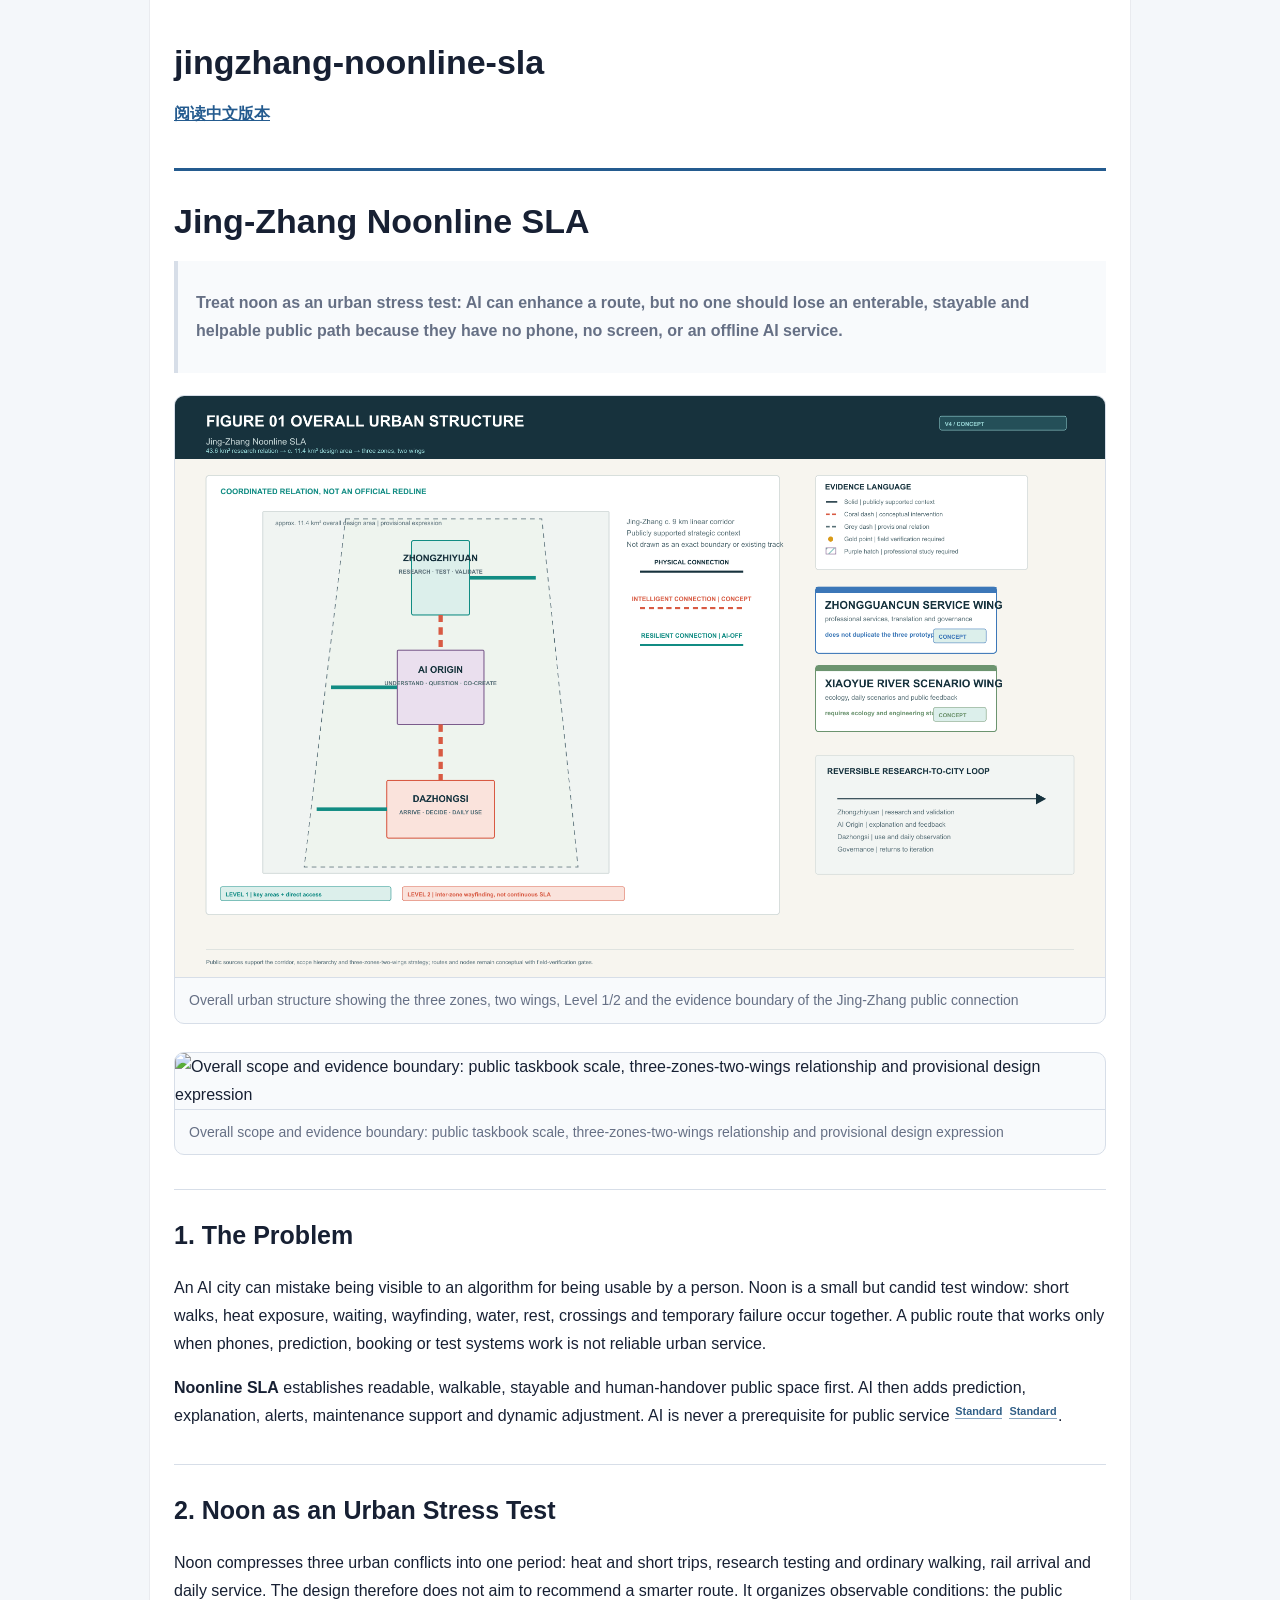
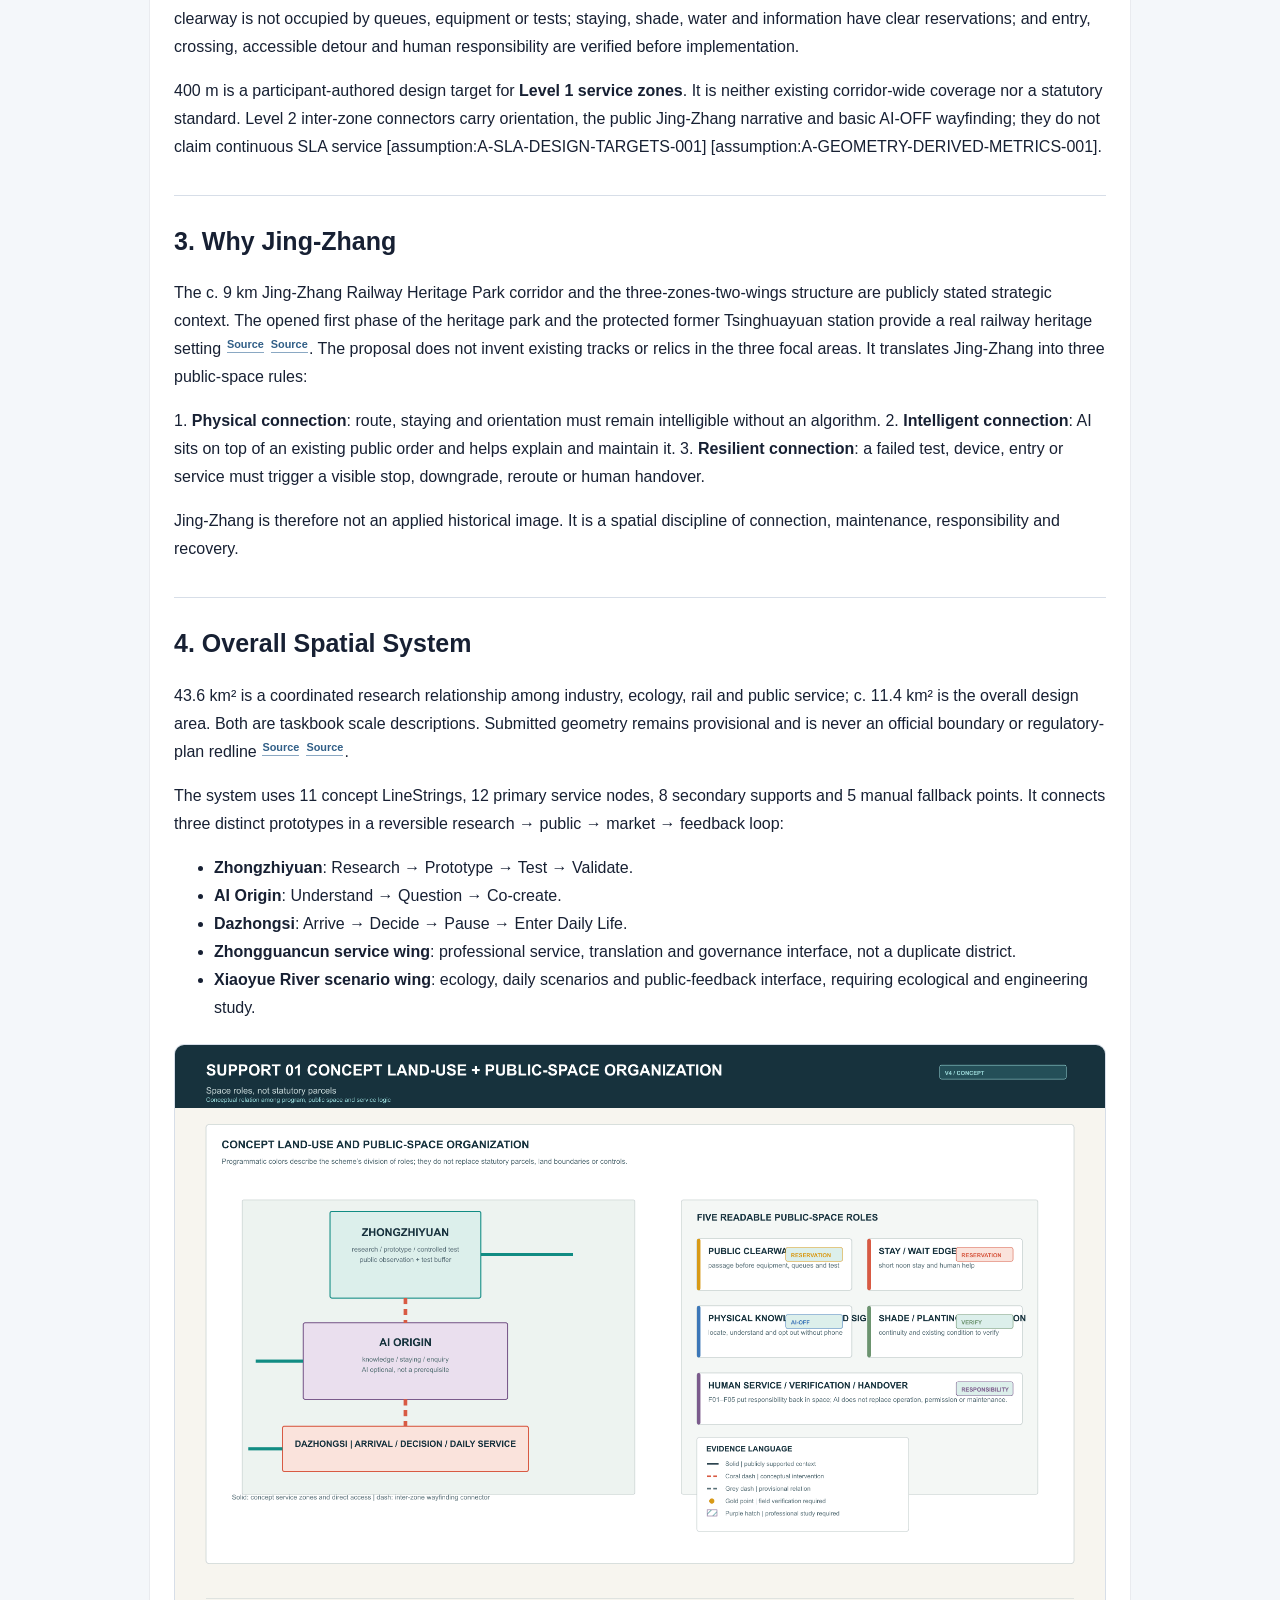
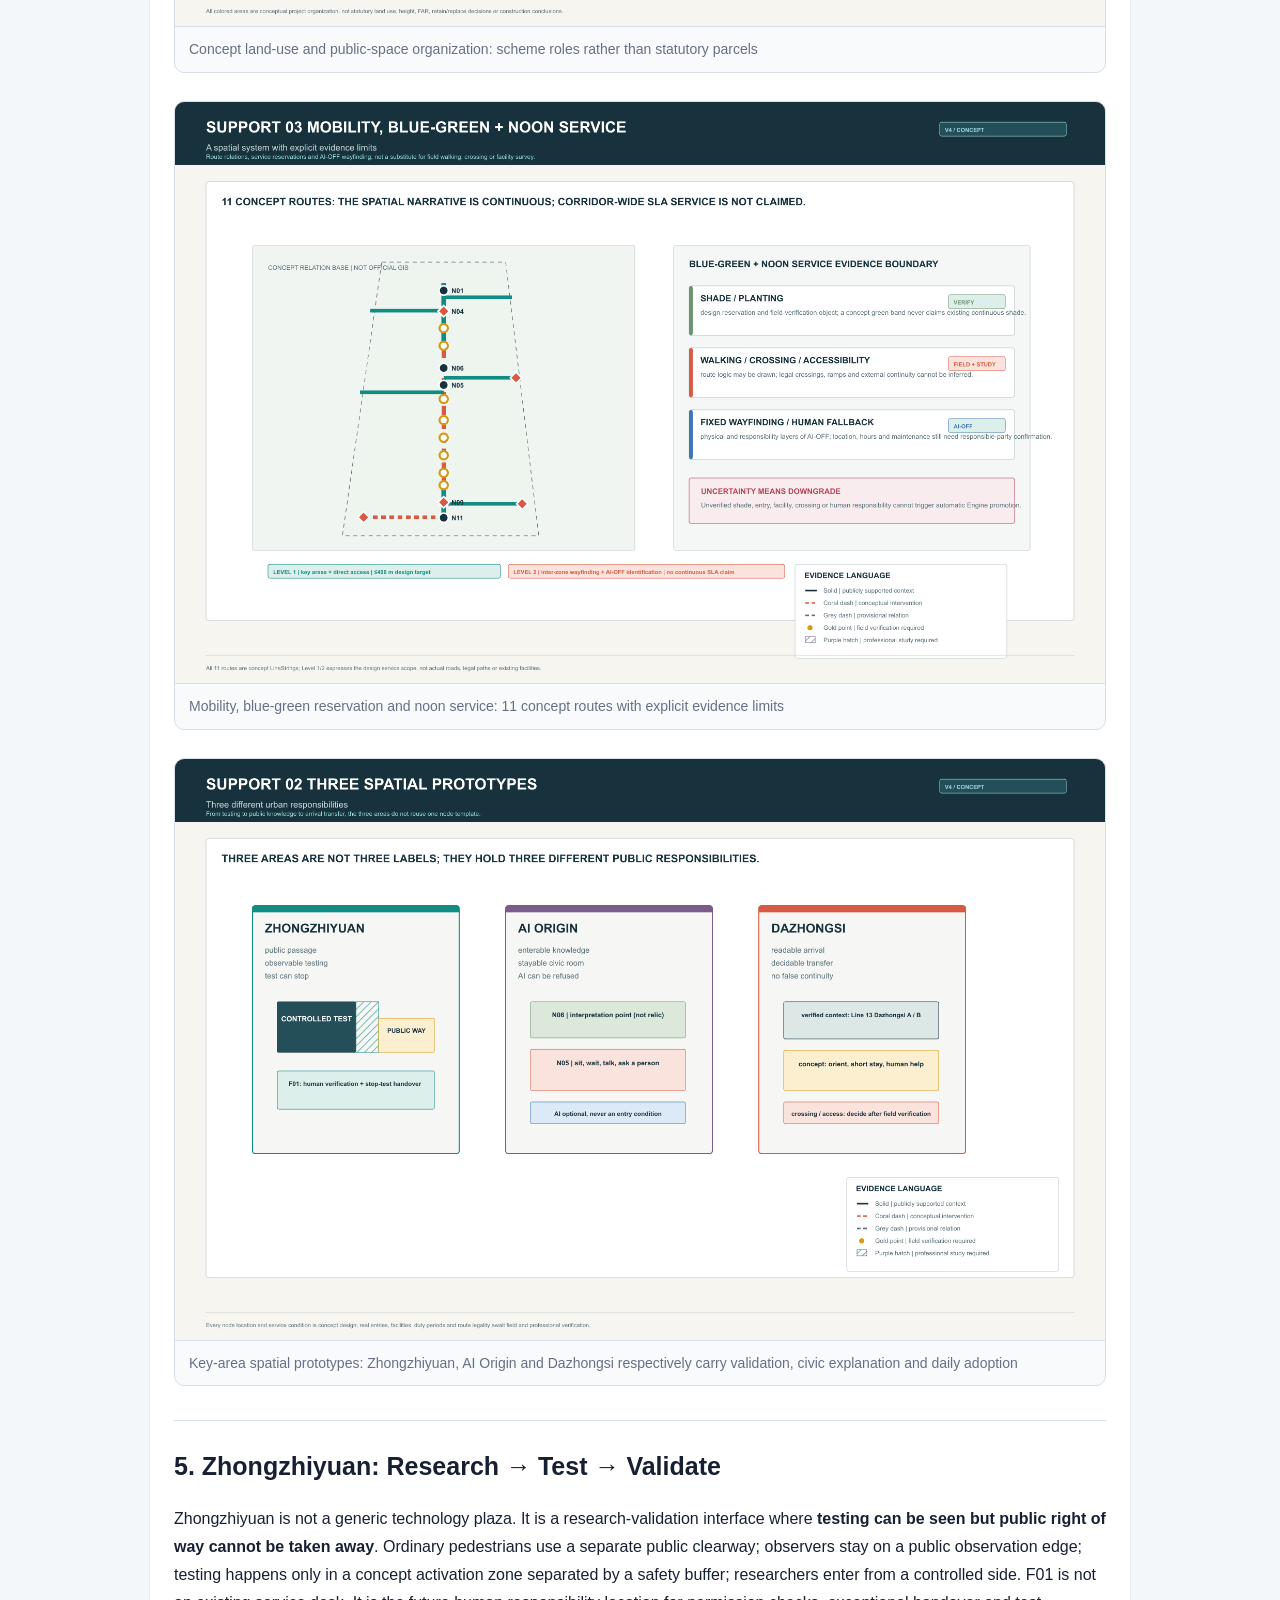
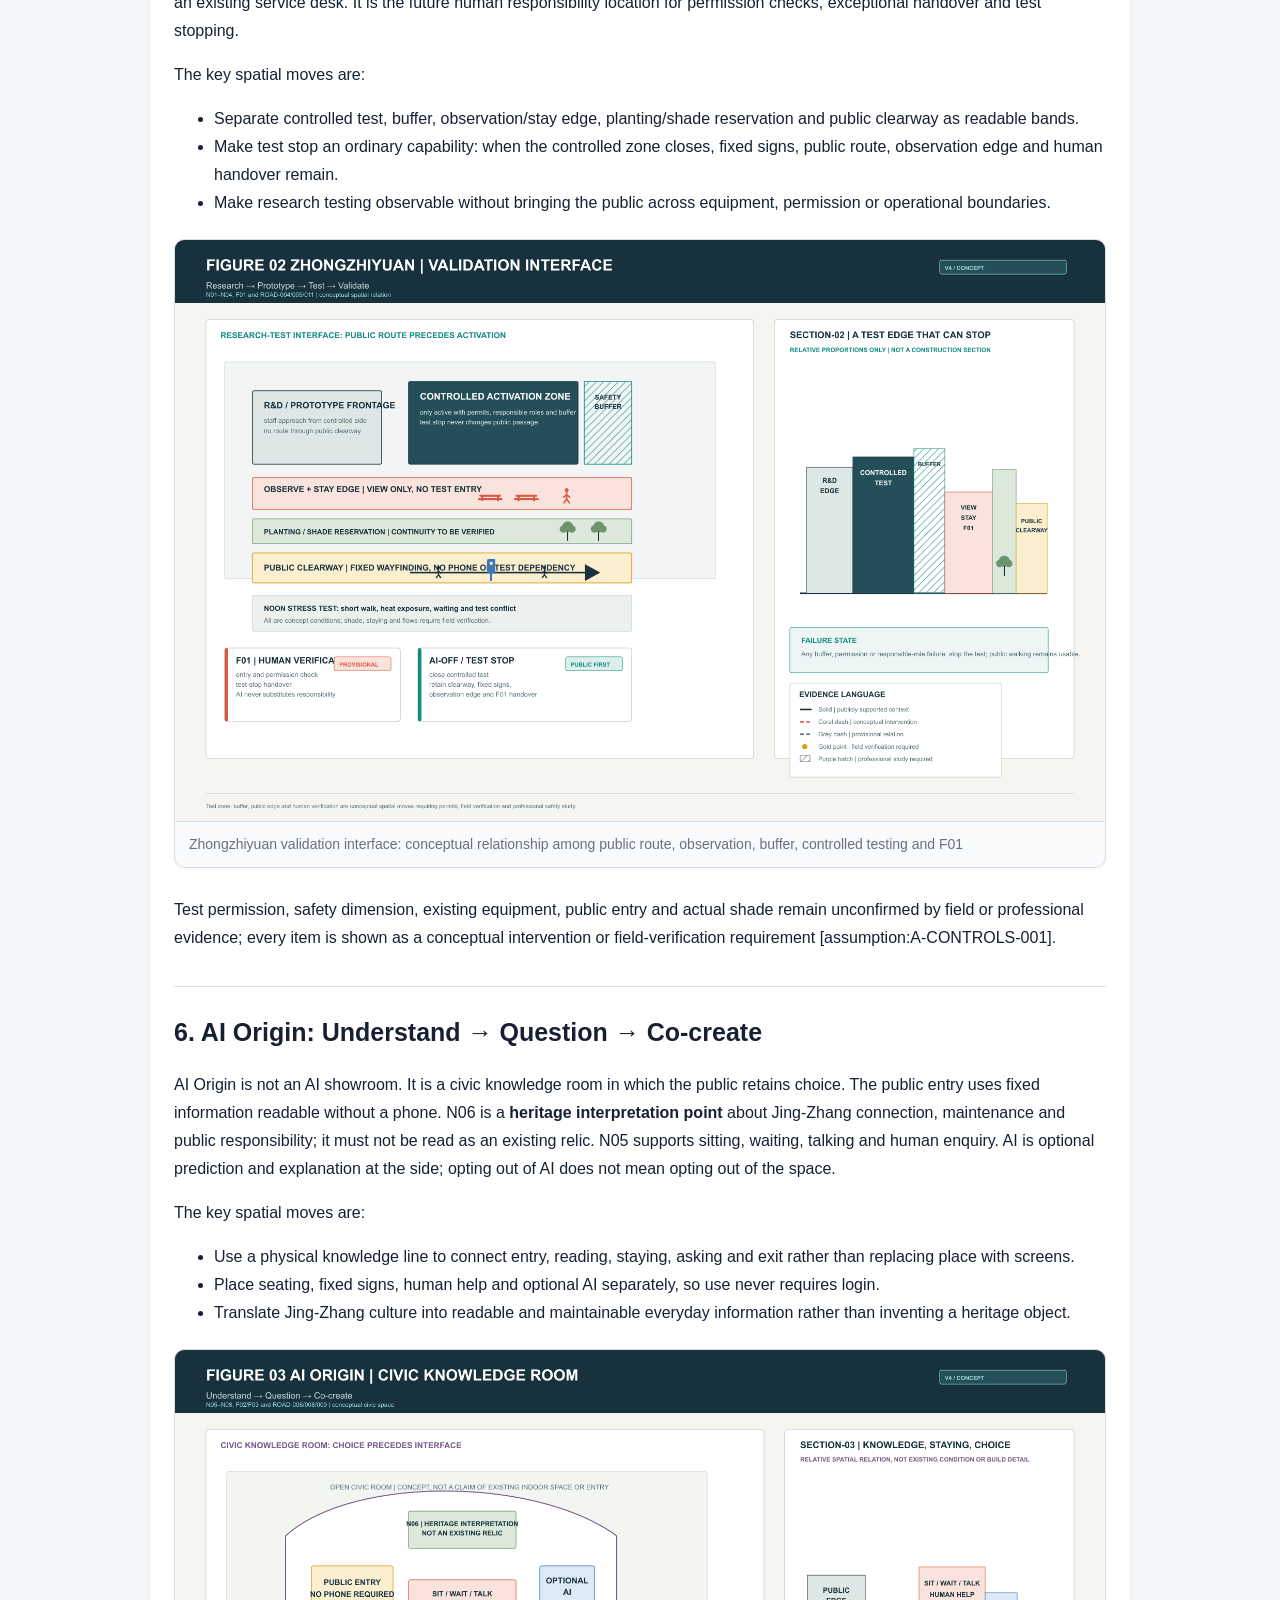
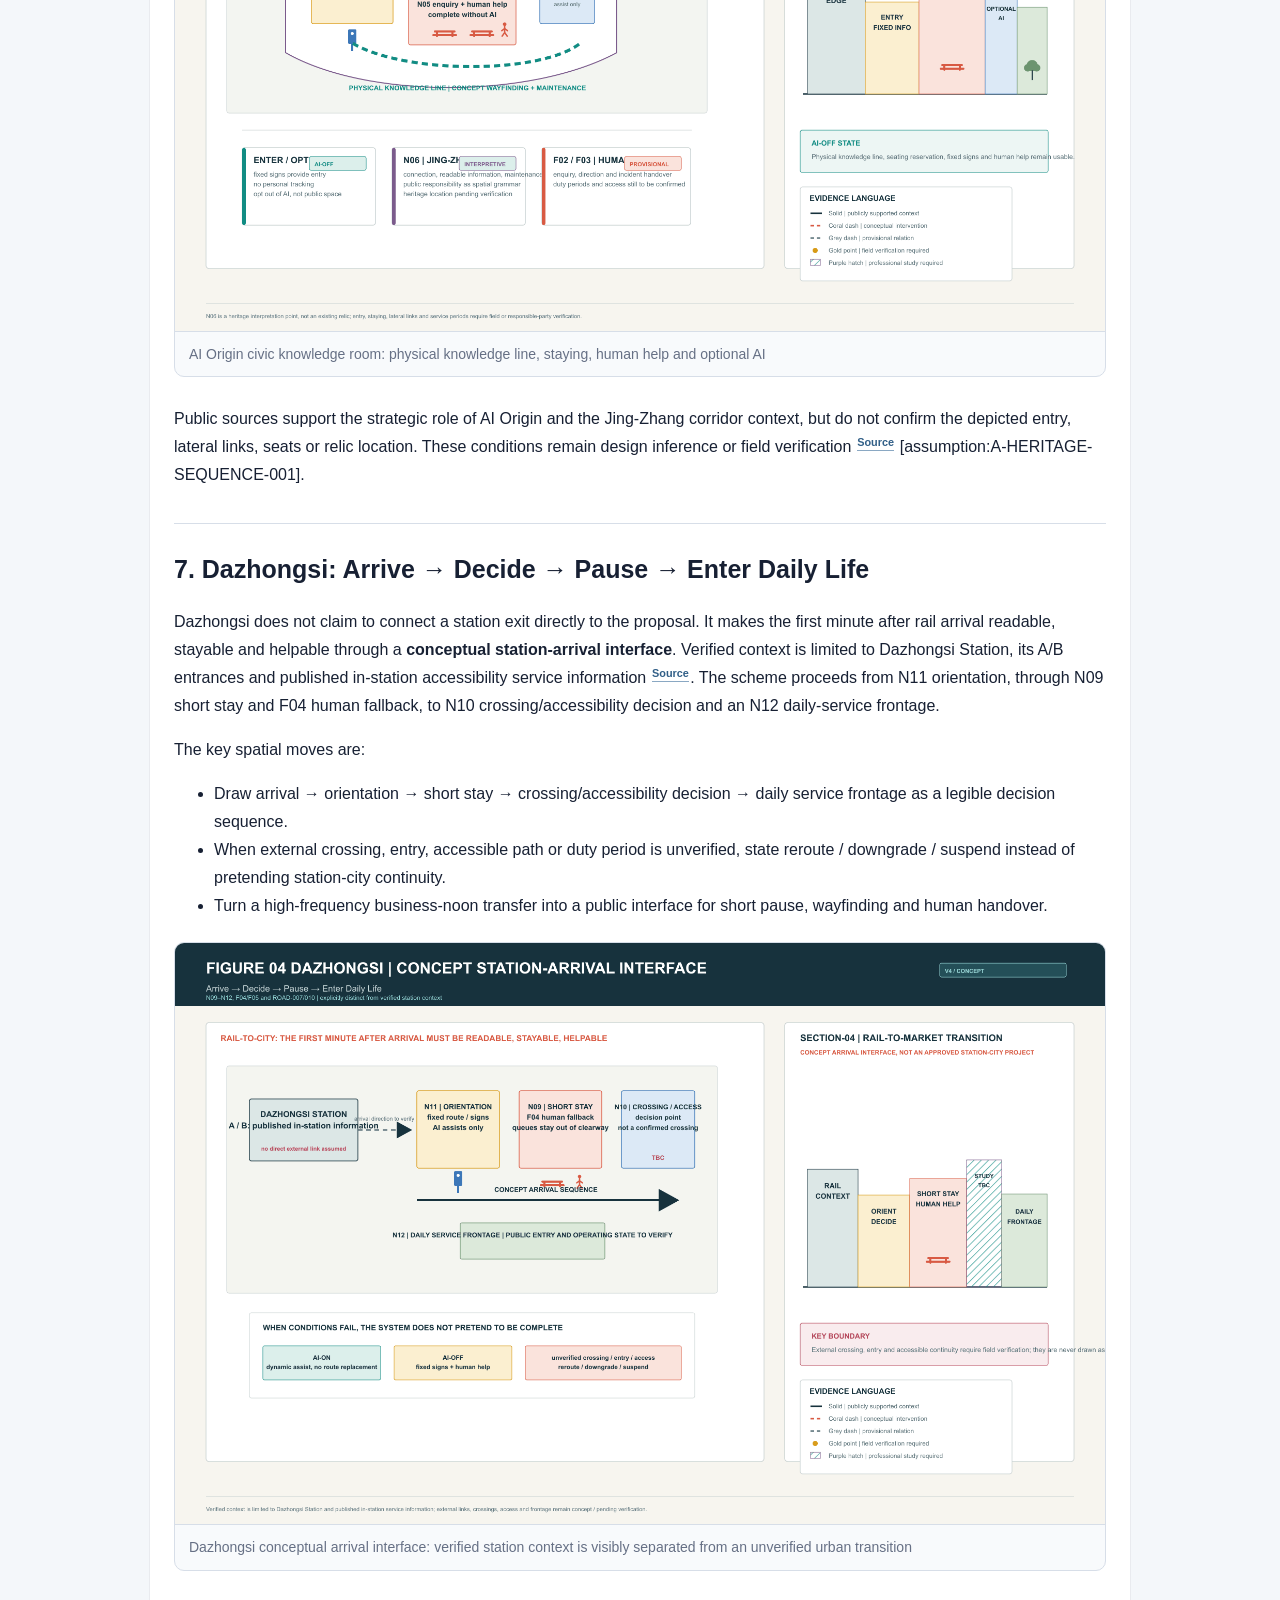
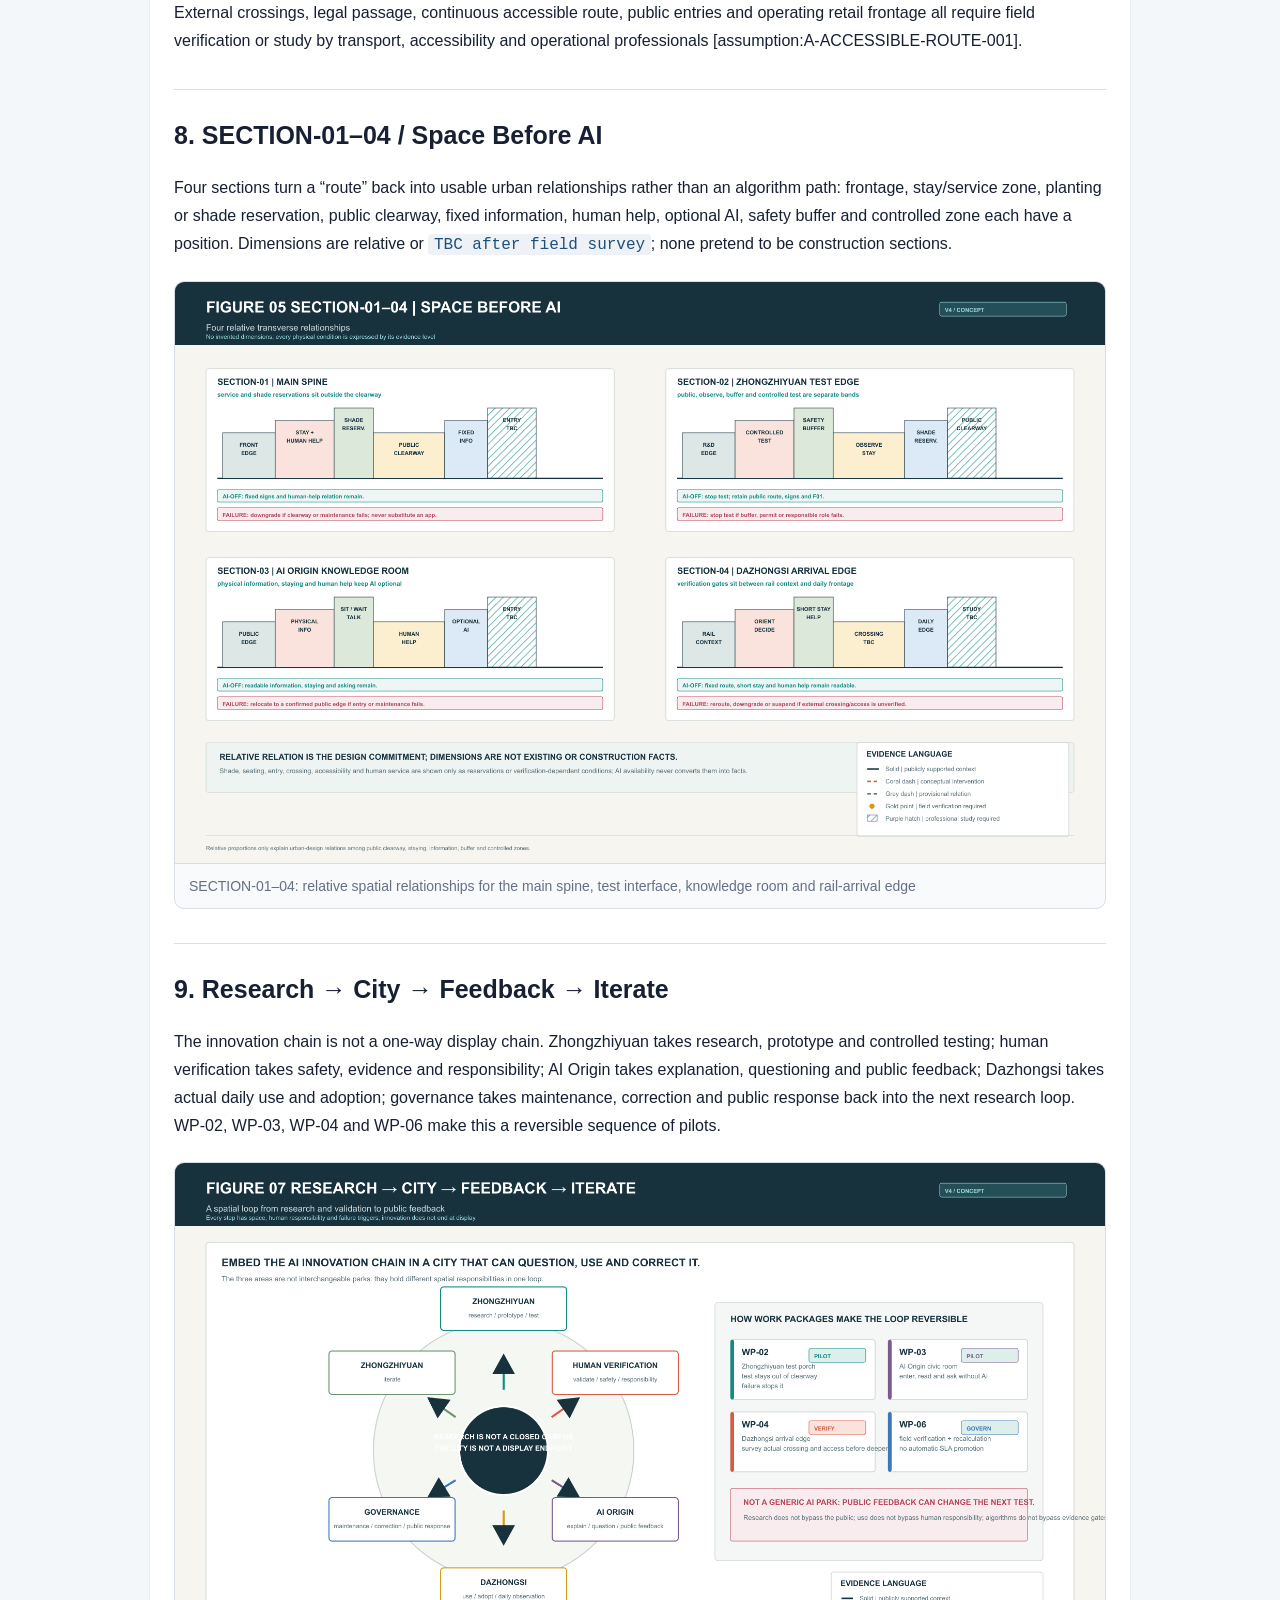
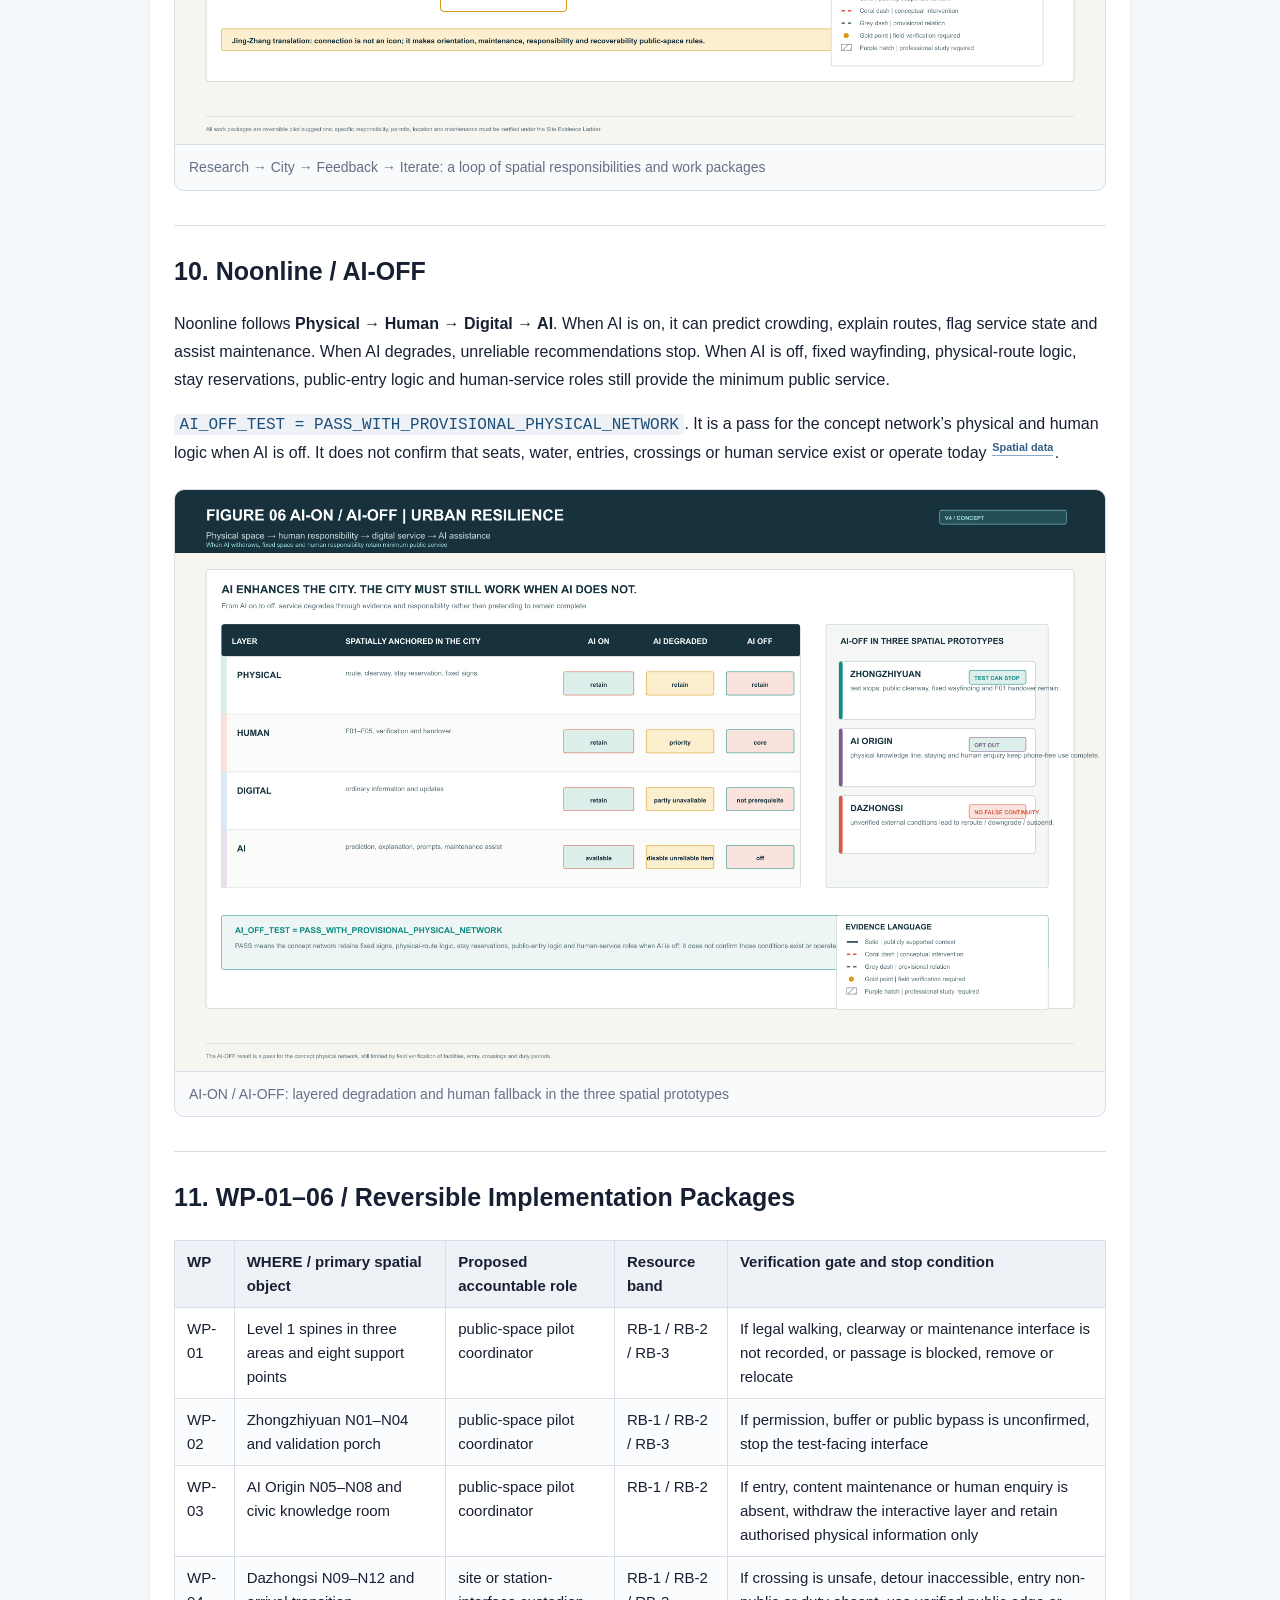
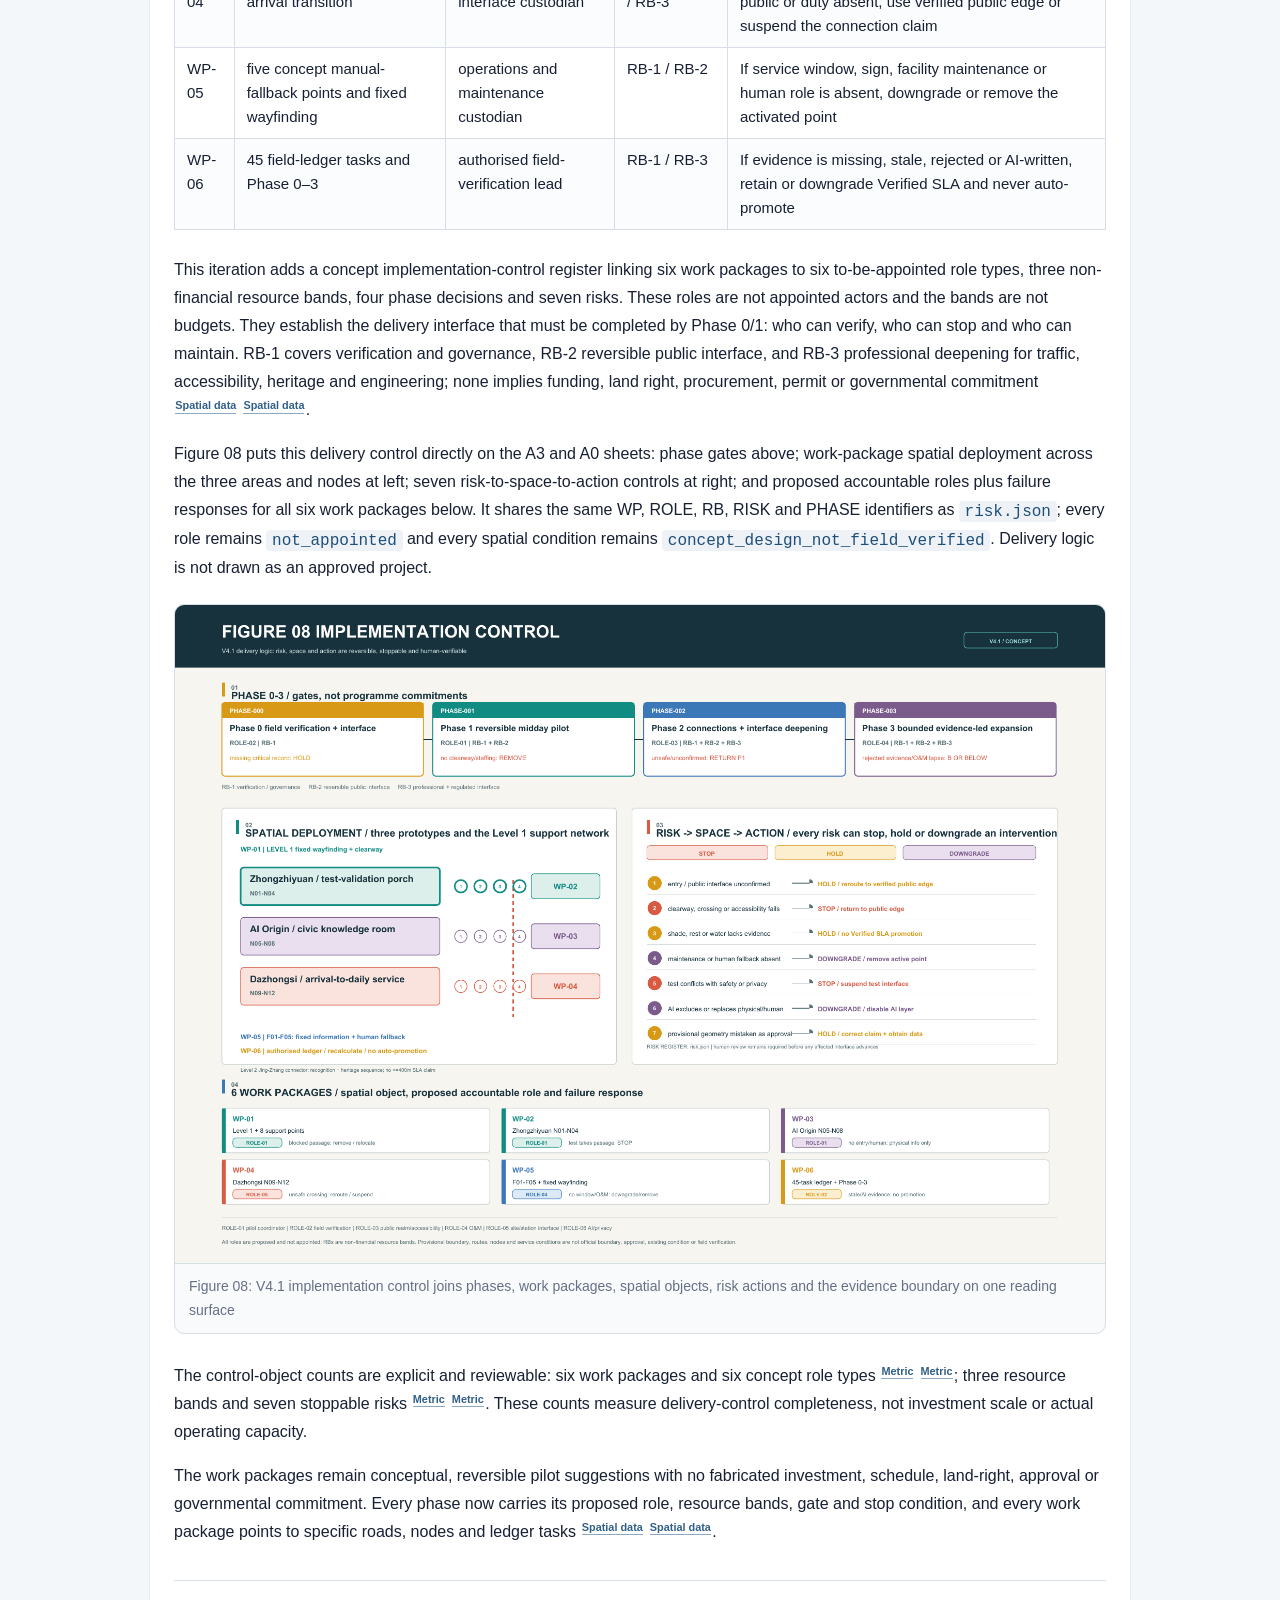
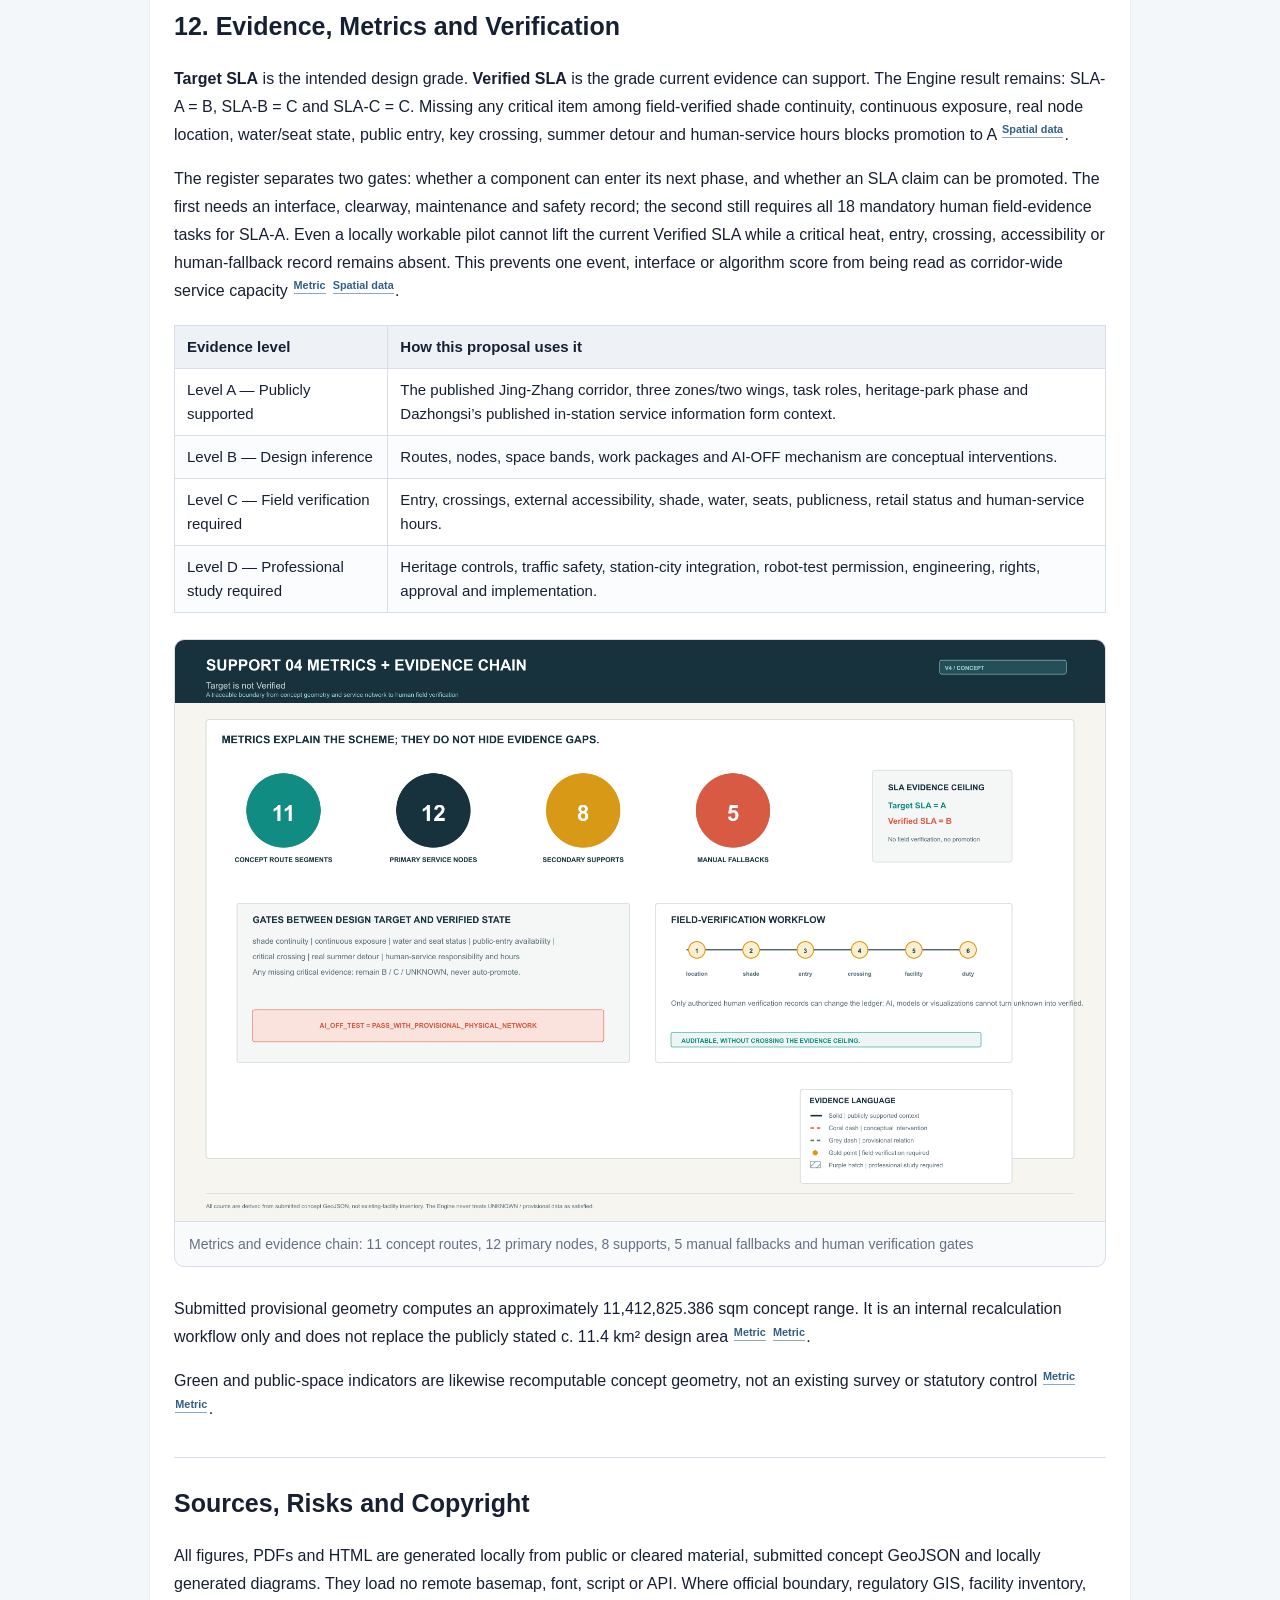
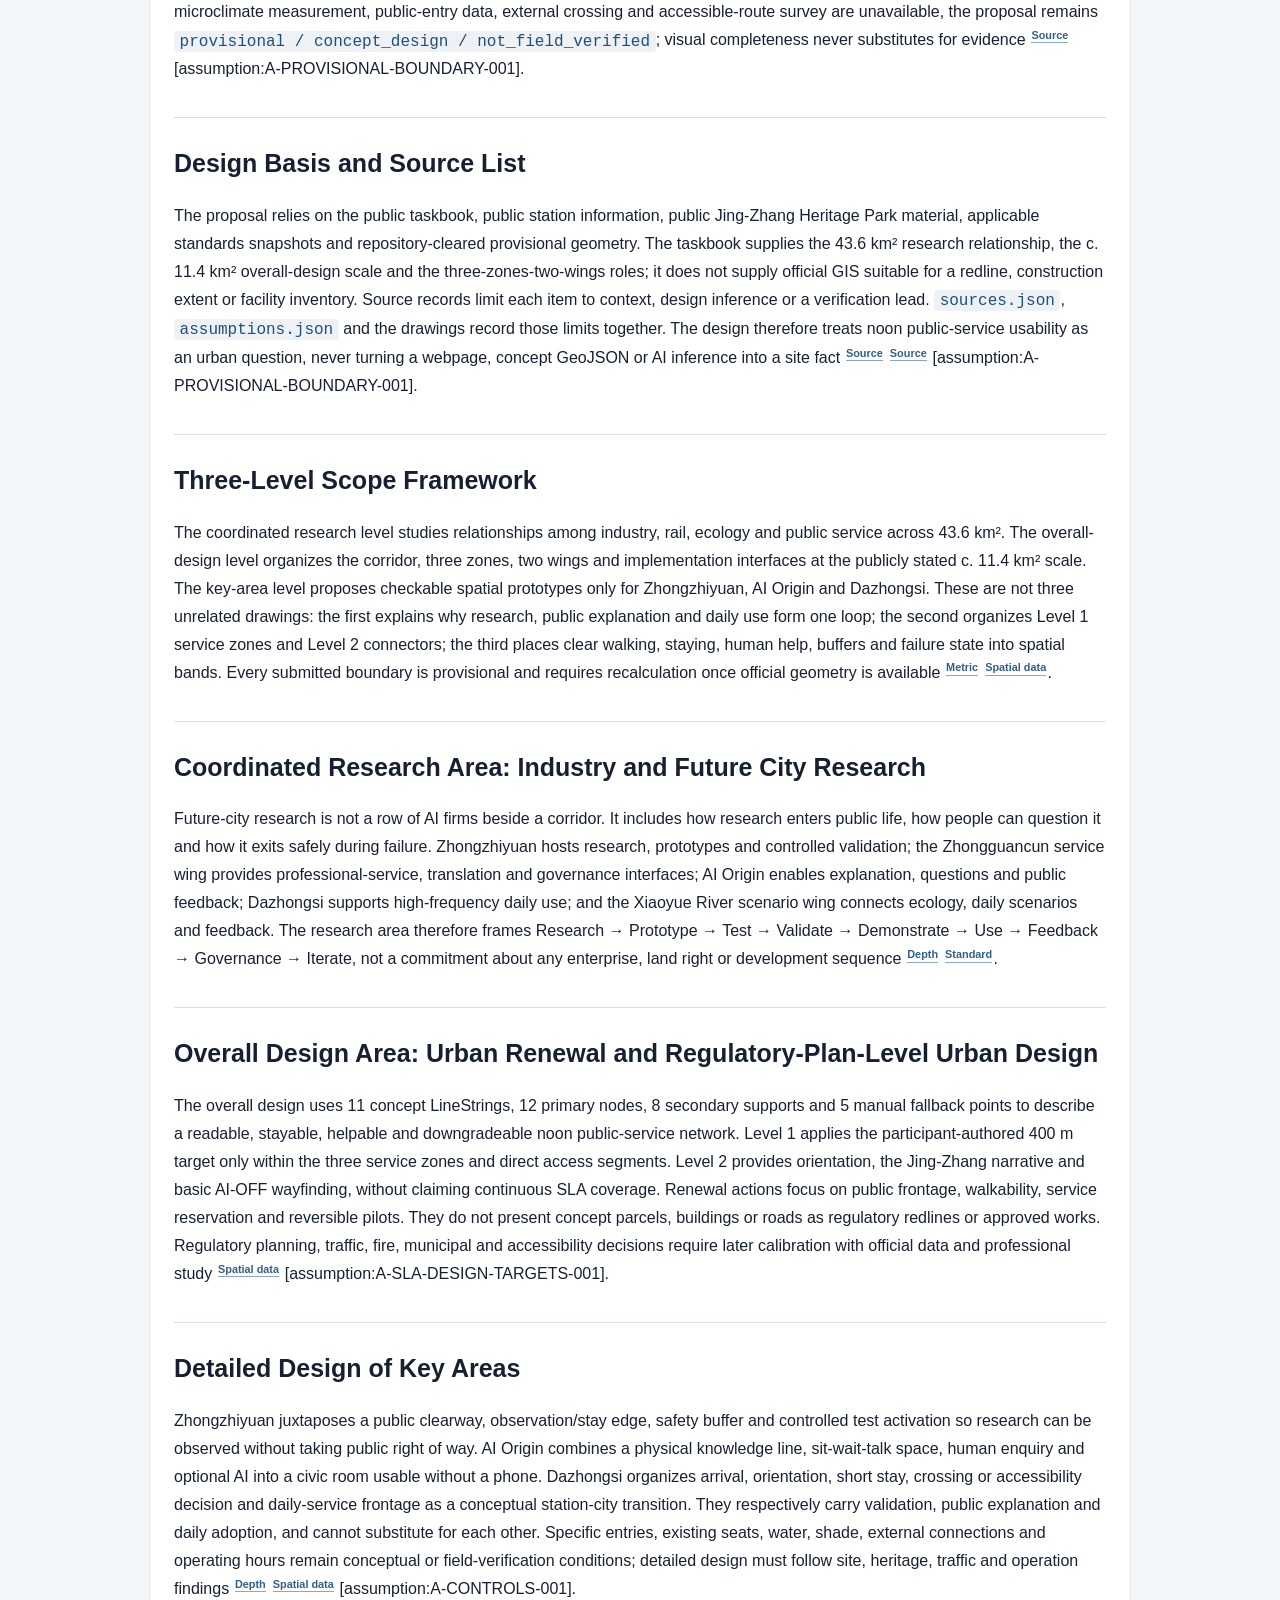
==== submissions/Rainyy-Yan/jingzhang-noonline-sla/report/proposal.en.html @ 463d2341 "feat(submission): close V4.1 implementation control" ====
<!doctype html>
<html lang="en">
<head>
<meta charset="utf-8">
<meta name="viewport" content="width=device-width, initial-scale=1">
<title>jingzhang-noonline-sla - proposal report</title>
<style>
:root {
  --ink: #172033;
  --muted: #667085;
  --line: #d7dee8;
  --paper: #ffffff;
  --bg: #f4f7fa;
  --accent: #245b8f;
}
* { box-sizing: border-box; }
body {
  margin: 0;
  font-family: -apple-system, BlinkMacSystemFont, "PingFang SC", "Microsoft YaHei", "Noto Sans CJK SC", sans-serif;
  color: var(--ink);
  background: var(--bg);
  line-height: 1.75;
}
main {
  max-width: 980px;
  margin: 0 auto;
  padding: 42px 24px 72px;
  background: var(--paper);
  min-height: 100vh;
  box-shadow: 0 0 0 1px rgba(23, 32, 51, 0.05);
}
.hero {
  border-bottom: 3px solid var(--accent);
  padding-bottom: 24px;
  margin-bottom: 30px;
}
h1 { font-size: 34px; line-height: 1.22; margin: 0 0 10px; }
h2 { font-size: 25px; margin: 34px 0 12px; border-top: 1px solid var(--line); padding-top: 24px; }
h3 { font-size: 20px; margin: 26px 0 10px; }
p, li { font-size: 16px; }
blockquote {
  margin: 18px 0;
  padding: 12px 18px;
  border-left: 4px solid var(--line);
  color: var(--muted);
  background: #f8fafc;
}
code {
  background: #eef2f7;
  color: #1d4f7a;
  padding: 0.1em 0.35em;
  border-radius: 4px;
}
.summary { color: var(--muted); font-size: 17px; }
.translation-link a { color: var(--accent); font-weight: 700; }
.proposal-table { margin: 20px 0 26px; overflow-x: auto; }
.proposal-table table {
  border-collapse: collapse;
  width: 100%;
  min-width: 520px;
  font-size: 15px;
}
.proposal-table th, .proposal-table td {
  border: 1px solid var(--line);
  padding: 9px 12px;
  text-align: left;
  vertical-align: top;
  line-height: 1.6;
}
.proposal-table th { background: #eef2f7; color: var(--ink); font-weight: 700; }
.proposal-table tbody tr:nth-child(even) { background: #fafcfe; }
.proposal-table .align-center { text-align: center; }
.proposal-table .align-right { text-align: right; }
.proposal-figure {
  margin: 22px 0 28px;
  border: 1px solid var(--line);
  border-radius: 10px;
  overflow: hidden;
  background: #f8fafc;
}
.proposal-figure img {
  display: block;
  width: 100%;
  height: auto;
}
.proposal-figure figcaption {
  padding: 10px 14px;
  color: var(--muted);
  border-top: 1px solid var(--line);
  font-size: 14px;
}
.evidence {
  display: inline-flex;
  align-items: center;
  white-space: nowrap;
  margin: 0 0.12em;
  border-bottom: 1px solid #8aa8c3;
  color: #315f87;
  font-size: 0.68em;
  font-weight: 650;
  line-height: 1.35;
  vertical-align: super;
}
@media (max-width: 720px) {
  main { padding: 26px 16px 52px; }
  h1 { font-size: 26px; }
  h2 { font-size: 21px; }
}
</style>
</head>
<body>
<main>
<section class="hero">
<h1>jingzhang-noonline-sla</h1>
<p class="summary"></p>
<p class="translation-link"><a href="proposal.html">阅读中文版本</a></p>
</section>
<h1>Jing-Zhang Noonline SLA</h1>
<blockquote><p><strong>Treat noon as an urban stress test: AI can enhance a route, but no one should lose an enterable, stayable and helpable public path because they have no phone, no screen, or an offline AI service.</strong></p></blockquote>
<figure class="proposal-figure"><img src="../assets/figures/v4-figure-01-overall-urban-structure.en.png" alt="Overall urban structure showing the three zones, two wings, Level 1/2 and the evidence boundary of the Jing-Zhang public connection"><figcaption>Overall urban structure showing the three zones, two wings, Level 1/2 and the evidence boundary of the Jing-Zhang public connection</figcaption></figure>
<figure class="proposal-figure"><img src="../assets/figures/site-overview.en.png" alt="Overall scope and evidence boundary: public taskbook scale, three-zones-two-wings relationship and provisional design expression"><figcaption>Overall scope and evidence boundary: public taskbook scale, three-zones-two-wings relationship and provisional design expression</figcaption></figure>
<h2>1. The Problem</h2>
<p>An AI city can mistake being visible to an algorithm for being usable by a person. Noon is a small but candid test window: short walks, heat exposure, waiting, wayfinding, water, rest, crossings and temporary failure occur together. A public route that works only when phones, prediction, booking or test systems work is not reliable urban service.</p>
<p><strong>Noonline SLA</strong> establishes readable, walkable, stayable and human-handover public space first. AI then adds prediction, explanation, alerts, maintenance support and dynamic adjustment. AI is never a prerequisite for public service <sup class="evidence evidence-standard" data-evidence-kind="standard" data-evidence-value="PROJECT-AGENT-OPEN-CALL-TASKBOOK" title="Standard: PROJECT-AGENT-OPEN-CALL-TASKBOOK">Standard</sup> <sup class="evidence evidence-standard" data-evidence-kind="standard" data-evidence-value="BARRIER-FREE-ENVIRONMENT-LAW" title="Standard: BARRIER-FREE-ENVIRONMENT-LAW">Standard</sup>.</p>
<h2>2. Noon as an Urban Stress Test</h2>
<p>Noon compresses three urban conflicts into one period: heat and short trips, research testing and ordinary walking, rail arrival and daily service. The design therefore does not aim to recommend a smarter route. It organizes observable conditions: the public clearway is not occupied by queues, equipment or tests; staying, shade, water and information have clear reservations; and entry, crossing, accessible detour and human responsibility are verified before implementation.</p>
<p>400 m is a participant-authored design target for <strong>Level 1 service zones</strong>. It is neither existing corridor-wide coverage nor a statutory standard. Level 2 inter-zone connectors carry orientation, the public Jing-Zhang narrative and basic AI-OFF wayfinding; they do not claim continuous SLA service [assumption:A-SLA-DESIGN-TARGETS-001] [assumption:A-GEOMETRY-DERIVED-METRICS-001].</p>
<h2>3. Why Jing-Zhang</h2>
<p>The c. 9 km Jing-Zhang Railway Heritage Park corridor and the three-zones-two-wings structure are publicly stated strategic context. The opened first phase of the heritage park and the protected former Tsinghuayuan station provide a real railway heritage setting <sup class="evidence evidence-source" data-evidence-kind="source" data-evidence-value="EXT-SRC-JINGZHANG-PARK-20230630" title="Source: EXT-SRC-JINGZHANG-PARK-20230630">Source</sup> <sup class="evidence evidence-source" data-evidence-kind="source" data-evidence-value="EXT-SRC-QINGHUAYUAN-STATION-20260214" title="Source: EXT-SRC-QINGHUAYUAN-STATION-20260214">Source</sup>. The proposal does not invent existing tracks or relics in the three focal areas. It translates Jing-Zhang into three public-space rules:</p>
<p>1. <strong>Physical connection</strong>: route, staying and orientation must remain intelligible without an algorithm. 2. <strong>Intelligent connection</strong>: AI sits on top of an existing public order and helps explain and maintain it. 3. <strong>Resilient connection</strong>: a failed test, device, entry or service must trigger a visible stop, downgrade, reroute or human handover.</p>
<p>Jing-Zhang is therefore not an applied historical image. It is a spatial discipline of connection, maintenance, responsibility and recovery.</p>
<h2>4. Overall Spatial System</h2>
<p>43.6 km² is a coordinated research relationship among industry, ecology, rail and public service; c. 11.4 km² is the overall design area. Both are taskbook scale descriptions. Submitted geometry remains provisional and is never an official boundary or regulatory-plan redline <sup class="evidence evidence-source" data-evidence-kind="source" data-evidence-value="DATA-SRC-OFFICIAL-ANNOUNCEMENT-20260509" title="Source: DATA-SRC-OFFICIAL-ANNOUNCEMENT-20260509">Source</sup> <sup class="evidence evidence-source" data-evidence-kind="source" data-evidence-value="DATA-SRC-PROVISIONAL-BOUNDARIES-20260605" title="Source: DATA-SRC-PROVISIONAL-BOUNDARIES-20260605">Source</sup>.</p>
<p>The system uses 11 concept LineStrings, 12 primary service nodes, 8 secondary supports and 5 manual fallback points. It connects three distinct prototypes in a reversible research → public → market → feedback loop:</p>
<ul>
<li><strong>Zhongzhiyuan</strong>: Research → Prototype → Test → Validate.</li>
<li><strong>AI Origin</strong>: Understand → Question → Co-create.</li>
<li><strong>Dazhongsi</strong>: Arrive → Decide → Pause → Enter Daily Life.</li>
<li><strong>Zhongguancun service wing</strong>: professional service, translation and governance interface, not a duplicate district.</li>
<li><strong>Xiaoyue River scenario wing</strong>: ecology, daily scenarios and public-feedback interface, requiring ecological and engineering study.</li>
</ul>
<figure class="proposal-figure"><img src="../assets/figures/land-use-structure.en.png" alt="Concept land-use and public-space organization: scheme roles rather than statutory parcels"><figcaption>Concept land-use and public-space organization: scheme roles rather than statutory parcels</figcaption></figure>
<figure class="proposal-figure"><img src="../assets/figures/mobility-bluegreen.en.png" alt="Mobility, blue-green reservation and noon service: 11 concept routes with explicit evidence limits"><figcaption>Mobility, blue-green reservation and noon service: 11 concept routes with explicit evidence limits</figcaption></figure>
<figure class="proposal-figure"><img src="../assets/figures/key-areas.en.png" alt="Key-area spatial prototypes: Zhongzhiyuan, AI Origin and Dazhongsi respectively carry validation, civic explanation and daily adoption"><figcaption>Key-area spatial prototypes: Zhongzhiyuan, AI Origin and Dazhongsi respectively carry validation, civic explanation and daily adoption</figcaption></figure>
<h2>5. Zhongzhiyuan: Research → Test → Validate</h2>
<p>Zhongzhiyuan is not a generic technology plaza. It is a research-validation interface where <strong>testing can be seen but public right of way cannot be taken away</strong>. Ordinary pedestrians use a separate public clearway; observers stay on a public observation edge; testing happens only in a concept activation zone separated by a safety buffer; researchers enter from a controlled side. F01 is not an existing service desk. It is the future human responsibility location for permission checks, exceptional handover and test stopping.</p>
<p>The key spatial moves are:</p>
<ul>
<li>Separate controlled test, buffer, observation/stay edge, planting/shade reservation and public clearway as readable bands.</li>
<li>Make test stop an ordinary capability: when the controlled zone closes, fixed signs, public route, observation edge and human handover remain.</li>
<li>Make research testing observable without bringing the public across equipment, permission or operational boundaries.</li>
</ul>
<figure class="proposal-figure"><img src="../assets/figures/v4-figure-02-zhongzhiyuan.en.png" alt="Zhongzhiyuan validation interface: conceptual relationship among public route, observation, buffer, controlled testing and F01"><figcaption>Zhongzhiyuan validation interface: conceptual relationship among public route, observation, buffer, controlled testing and F01</figcaption></figure>
<p>Test permission, safety dimension, existing equipment, public entry and actual shade remain unconfirmed by field or professional evidence; every item is shown as a conceptual intervention or field-verification requirement [assumption:A-CONTROLS-001].</p>
<h2>6. AI Origin: Understand → Question → Co-create</h2>
<p>AI Origin is not an AI showroom. It is a civic knowledge room in which the public retains choice. The public entry uses fixed information readable without a phone. N06 is a <strong>heritage interpretation point</strong> about Jing-Zhang connection, maintenance and public responsibility; it must not be read as an existing relic. N05 supports sitting, waiting, talking and human enquiry. AI is optional prediction and explanation at the side; opting out of AI does not mean opting out of the space.</p>
<p>The key spatial moves are:</p>
<ul>
<li>Use a physical knowledge line to connect entry, reading, staying, asking and exit rather than replacing place with screens.</li>
<li>Place seating, fixed signs, human help and optional AI separately, so use never requires login.</li>
<li>Translate Jing-Zhang culture into readable and maintainable everyday information rather than inventing a heritage object.</li>
</ul>
<figure class="proposal-figure"><img src="../assets/figures/v4-figure-03-ai-origin.en.png" alt="AI Origin civic knowledge room: physical knowledge line, staying, human help and optional AI"><figcaption>AI Origin civic knowledge room: physical knowledge line, staying, human help and optional AI</figcaption></figure>
<p>Public sources support the strategic role of AI Origin and the Jing-Zhang corridor context, but do not confirm the depicted entry, lateral links, seats or relic location. These conditions remain design inference or field verification <sup class="evidence evidence-source" data-evidence-kind="source" data-evidence-value="EXT-SRC-JINGZHANG-PARK-20230630" title="Source: EXT-SRC-JINGZHANG-PARK-20230630">Source</sup> [assumption:A-HERITAGE-SEQUENCE-001].</p>
<h2>7. Dazhongsi: Arrive → Decide → Pause → Enter Daily Life</h2>
<p>Dazhongsi does not claim to connect a station exit directly to the proposal. It makes the first minute after rail arrival readable, stayable and helpable through a <strong>conceptual station-arrival interface</strong>. Verified context is limited to Dazhongsi Station, its A/B entrances and published in-station accessibility service information <sup class="evidence evidence-source" data-evidence-kind="source" data-evidence-value="EXT-SRC-DAZHONGSI-STATION-202605" title="Source: EXT-SRC-DAZHONGSI-STATION-202605">Source</sup>. The scheme proceeds from N11 orientation, through N09 short stay and F04 human fallback, to N10 crossing/accessibility decision and an N12 daily-service frontage.</p>
<p>The key spatial moves are:</p>
<ul>
<li>Draw arrival → orientation → short stay → crossing/accessibility decision → daily service frontage as a legible decision sequence.</li>
<li>When external crossing, entry, accessible path or duty period is unverified, state reroute / downgrade / suspend instead of pretending station-city continuity.</li>
<li>Turn a high-frequency business-noon transfer into a public interface for short pause, wayfinding and human handover.</li>
</ul>
<figure class="proposal-figure"><img src="../assets/figures/v4-figure-04-dazhongsi.en.png" alt="Dazhongsi conceptual arrival interface: verified station context is visibly separated from an unverified urban transition"><figcaption>Dazhongsi conceptual arrival interface: verified station context is visibly separated from an unverified urban transition</figcaption></figure>
<p>External crossings, legal passage, continuous accessible route, public entries and operating retail frontage all require field verification or study by transport, accessibility and operational professionals [assumption:A-ACCESSIBLE-ROUTE-001].</p>
<h2>8. SECTION-01–04 / Space Before AI</h2>
<p>Four sections turn a “route” back into usable urban relationships rather than an algorithm path: frontage, stay/service zone, planting or shade reservation, public clearway, fixed information, human help, optional AI, safety buffer and controlled zone each have a position. Dimensions are relative or <code>TBC after field survey</code>; none pretend to be construction sections.</p>
<figure class="proposal-figure"><img src="../assets/figures/v4-figure-05-sections-01-04.en.png" alt="SECTION-01–04: relative spatial relationships for the main spine, test interface, knowledge room and rail-arrival edge"><figcaption>SECTION-01–04: relative spatial relationships for the main spine, test interface, knowledge room and rail-arrival edge</figcaption></figure>
<h2>9. Research → City → Feedback → Iterate</h2>
<p>The innovation chain is not a one-way display chain. Zhongzhiyuan takes research, prototype and controlled testing; human verification takes safety, evidence and responsibility; AI Origin takes explanation, questioning and public feedback; Dazhongsi takes actual daily use and adoption; governance takes maintenance, correction and public response back into the next research loop. WP-02, WP-03, WP-04 and WP-06 make this a reversible sequence of pilots.</p>
<figure class="proposal-figure"><img src="../assets/figures/v4-figure-07-research-city-feedback.en.png" alt="Research → City → Feedback → Iterate: a loop of spatial responsibilities and work packages"><figcaption>Research → City → Feedback → Iterate: a loop of spatial responsibilities and work packages</figcaption></figure>
<h2>10. Noonline / AI-OFF</h2>
<p>Noonline follows <strong>Physical → Human → Digital → AI</strong>. When AI is on, it can predict crowding, explain routes, flag service state and assist maintenance. When AI degrades, unreliable recommendations stop. When AI is off, fixed wayfinding, physical-route logic, stay reservations, public-entry logic and human-service roles still provide the minimum public service.</p>
<p><code>AI_OFF_TEST = PASS_WITH_PROVISIONAL_PHYSICAL_NETWORK</code>. It is a pass for the concept network’s physical and human logic when AI is off. It does not confirm that seats, water, entries, crossings or human service exist or operate today <sup class="evidence evidence-data" data-evidence-kind="data" data-evidence-value="visual/assets/noonline-sla-test-results.json#AI_OFF_TEST" title="Spatial data: visual/assets/noonline-sla-test-results.json#AI_OFF_TEST">Spatial data</sup>.</p>
<figure class="proposal-figure"><img src="../assets/figures/v4-figure-06-ai-on-off-resilience.en.png" alt="AI-ON / AI-OFF: layered degradation and human fallback in the three spatial prototypes"><figcaption>AI-ON / AI-OFF: layered degradation and human fallback in the three spatial prototypes</figcaption></figure>
<h2>11. WP-01–06 / Reversible Implementation Packages</h2>
<div class="proposal-table"><table><thead><tr><th>WP</th><th>WHERE / primary spatial object</th><th>Proposed accountable role</th><th>Resource band</th><th>Verification gate and stop condition</th></tr></thead><tbody><tr><td>WP-01</td><td>Level 1 spines in three areas and eight support points</td><td>public-space pilot coordinator</td><td>RB-1 / RB-2 / RB-3</td><td>If legal walking, clearway or maintenance interface is not recorded, or passage is blocked, remove or relocate</td></tr><tr><td>WP-02</td><td>Zhongzhiyuan N01–N04 and validation porch</td><td>public-space pilot coordinator</td><td>RB-1 / RB-2 / RB-3</td><td>If permission, buffer or public bypass is unconfirmed, stop the test-facing interface</td></tr><tr><td>WP-03</td><td>AI Origin N05–N08 and civic knowledge room</td><td>public-space pilot coordinator</td><td>RB-1 / RB-2</td><td>If entry, content maintenance or human enquiry is absent, withdraw the interactive layer and retain authorised physical information only</td></tr><tr><td>WP-04</td><td>Dazhongsi N09–N12 and arrival transition</td><td>site or station-interface custodian</td><td>RB-1 / RB-2 / RB-3</td><td>If crossing is unsafe, detour inaccessible, entry non-public or duty absent, use verified public edge or suspend the connection claim</td></tr><tr><td>WP-05</td><td>five concept manual-fallback points and fixed wayfinding</td><td>operations and maintenance custodian</td><td>RB-1 / RB-2</td><td>If service window, sign, facility maintenance or human role is absent, downgrade or remove the activated point</td></tr><tr><td>WP-06</td><td>45 field-ledger tasks and Phase 0–3</td><td>authorised field-verification lead</td><td>RB-1 / RB-3</td><td>If evidence is missing, stale, rejected or AI-written, retain or downgrade Verified SLA and never auto-promote</td></tr></tbody></table></div>
<p>This iteration adds a concept implementation-control register linking six work packages to six to-be-appointed role types, three non-financial resource bands, four phase decisions and seven risks. These roles are not appointed actors and the bands are not budgets. They establish the delivery interface that must be completed by Phase 0/1: who can verify, who can stop and who can maintain. RB-1 covers verification and governance, RB-2 reversible public interface, and RB-3 professional deepening for traffic, accessibility, heritage and engineering; none implies funding, land right, procurement, permit or governmental commitment <sup class="evidence evidence-data" data-evidence-kind="data" data-evidence-value="risk.json#concept_roles" title="Spatial data: risk.json#concept_roles">Spatial data</sup> <sup class="evidence evidence-data" data-evidence-kind="data" data-evidence-value="risk.json#resource_bands" title="Spatial data: risk.json#resource_bands">Spatial data</sup>.</p>
<p>Figure 08 puts this delivery control directly on the A3 and A0 sheets: phase gates above; work-package spatial deployment across the three areas and nodes at left; seven risk-to-space-to-action controls at right; and proposed accountable roles plus failure responses for all six work packages below. It shares the same WP, ROLE, RB, RISK and PHASE identifiers as <code>risk.json</code>; every role remains <code>not_appointed</code> and every spatial condition remains <code>concept_design_not_field_verified</code>. Delivery logic is not drawn as an approved project.</p>
<figure class="proposal-figure"><img src="../assets/figures/v4-figure-08-implementation-control.en.png" alt="Figure 08: V4.1 implementation control joins phases, work packages, spatial objects, risk actions and the evidence boundary on one reading surface"><figcaption>Figure 08: V4.1 implementation control joins phases, work packages, spatial objects, risk actions and the evidence boundary on one reading surface</figcaption></figure>
<p>The control-object counts are explicit and reviewable: six work packages and six concept role types <sup class="evidence evidence-metric" data-evidence-kind="metric" data-evidence-value="implementation_work_package_count" title="Metric: implementation_work_package_count">Metric</sup> <sup class="evidence evidence-metric" data-evidence-kind="metric" data-evidence-value="implementation_concept_role_count" title="Metric: implementation_concept_role_count">Metric</sup>; three resource bands and seven stoppable risks <sup class="evidence evidence-metric" data-evidence-kind="metric" data-evidence-value="implementation_resource_band_count" title="Metric: implementation_resource_band_count">Metric</sup> <sup class="evidence evidence-metric" data-evidence-kind="metric" data-evidence-value="implementation_stoppable_risk_count" title="Metric: implementation_stoppable_risk_count">Metric</sup>. These counts measure delivery-control completeness, not investment scale or actual operating capacity.</p>
<p>The work packages remain conceptual, reversible pilot suggestions with no fabricated investment, schedule, land-right, approval or governmental commitment. Every phase now carries its proposed role, resource bands, gate and stop condition, and every work package points to specific roads, nodes and ledger tasks <sup class="evidence evidence-data" data-evidence-kind="data" data-evidence-value="geometry/phasing.geojson#PHASE-000" title="Spatial data: geometry/phasing.geojson#PHASE-000">Spatial data</sup> <sup class="evidence evidence-data" data-evidence-kind="data" data-evidence-value="risk.json#work_packages" title="Spatial data: risk.json#work_packages">Spatial data</sup>.</p>
<h2>12. Evidence, Metrics and Verification</h2>
<p><strong>Target SLA</strong> is the intended design grade. <strong>Verified SLA</strong> is the grade current evidence can support. The Engine result remains: SLA-A = B, SLA-B = C and SLA-C = C. Missing any critical item among field-verified shade continuity, continuous exposure, real node location, water/seat state, public entry, key crossing, summer detour and human-service hours blocks promotion to A <sup class="evidence evidence-data" data-evidence-kind="data" data-evidence-value="visual/assets/noonline-sla-report.json#routes" title="Spatial data: visual/assets/noonline-sla-report.json#routes">Spatial data</sup>.</p>
<p>The register separates two gates: whether a component can enter its next phase, and whether an SLA claim can be promoted. The first needs an interface, clearway, maintenance and safety record; the second still requires all 18 mandatory human field-evidence tasks for SLA-A. Even a locally workable pilot cannot lift the current Verified SLA while a critical heat, entry, crossing, accessibility or human-fallback record remains absent. This prevents one event, interface or algorithm score from being read as corridor-wide service capacity <sup class="evidence evidence-metric" data-evidence-kind="metric" data-evidence-value="sla_a_mandatory_verification_task_count" title="Metric: sla_a_mandatory_verification_task_count">Metric</sup> <sup class="evidence evidence-data" data-evidence-kind="data" data-evidence-value="risk.json#risks" title="Spatial data: risk.json#risks">Spatial data</sup>.</p>
<div class="proposal-table"><table><thead><tr><th>Evidence level</th><th>How this proposal uses it</th></tr></thead><tbody><tr><td>Level A — Publicly supported</td><td>The published Jing-Zhang corridor, three zones/two wings, task roles, heritage-park phase and Dazhongsi’s published in-station service information form context.</td></tr><tr><td>Level B — Design inference</td><td>Routes, nodes, space bands, work packages and AI-OFF mechanism are conceptual interventions.</td></tr><tr><td>Level C — Field verification required</td><td>Entry, crossings, external accessibility, shade, water, seats, publicness, retail status and human-service hours.</td></tr><tr><td>Level D — Professional study required</td><td>Heritage controls, traffic safety, station-city integration, robot-test permission, engineering, rights, approval and implementation.</td></tr></tbody></table></div>
<figure class="proposal-figure"><img src="../assets/figures/metrics-evidence.en.png" alt="Metrics and evidence chain: 11 concept routes, 12 primary nodes, 8 supports, 5 manual fallbacks and human verification gates"><figcaption>Metrics and evidence chain: 11 concept routes, 12 primary nodes, 8 supports, 5 manual fallbacks and human verification gates</figcaption></figure>
<p>Submitted provisional geometry computes an approximately 11,412,825.386 sqm concept range. It is an internal recalculation workflow only and does not replace the publicly stated c. 11.4 km² design area <sup class="evidence evidence-metric" data-evidence-kind="metric" data-evidence-value="site_area_sqm" title="Metric: site_area_sqm">Metric</sup> <sup class="evidence evidence-metric" data-evidence-kind="metric" data-evidence-value="official_overall_design_area_sqm" title="Metric: official_overall_design_area_sqm">Metric</sup>.</p>
<p>Green and public-space indicators are likewise recomputable concept geometry, not an existing survey or statutory control <sup class="evidence evidence-metric" data-evidence-kind="metric" data-evidence-value="green_ratio" title="Metric: green_ratio">Metric</sup> <sup class="evidence evidence-metric" data-evidence-kind="metric" data-evidence-value="public_space_ratio" title="Metric: public_space_ratio">Metric</sup>.</p>
<h2>Sources, Risks and Copyright</h2>
<p>All figures, PDFs and HTML are generated locally from public or cleared material, submitted concept GeoJSON and locally generated diagrams. They load no remote basemap, font, script or API. Where official boundary, regulatory GIS, facility inventory, microclimate measurement, public-entry data, external crossing and accessible-route survey are unavailable, the proposal remains <code>provisional / concept_design / not_field_verified</code>; visual completeness never substitutes for evidence <sup class="evidence evidence-source" data-evidence-kind="source" data-evidence-value="SOURCE-REGISTRY" title="Source: SOURCE-REGISTRY">Source</sup> [assumption:A-PROVISIONAL-BOUNDARY-001].</p>
<h2>Design Basis and Source List</h2>
<p>The proposal relies on the public taskbook, public station information, public Jing-Zhang Heritage Park material, applicable standards snapshots and repository-cleared provisional geometry. The taskbook supplies the 43.6 km² research relationship, the c. 11.4 km² overall-design scale and the three-zones-two-wings roles; it does not supply official GIS suitable for a redline, construction extent or facility inventory. Source records limit each item to context, design inference or a verification lead. <code>sources.json</code>, <code>assumptions.json</code> and the drawings record those limits together. The design therefore treats noon public-service usability as an urban question, never turning a webpage, concept GeoJSON or AI inference into a site fact <sup class="evidence evidence-source" data-evidence-kind="source" data-evidence-value="DATA-SRC-OFFICIAL-ANNOUNCEMENT-20260509" title="Source: DATA-SRC-OFFICIAL-ANNOUNCEMENT-20260509">Source</sup> <sup class="evidence evidence-source" data-evidence-kind="source" data-evidence-value="EXT-SRC-JINGZHANG-PARK-20230630" title="Source: EXT-SRC-JINGZHANG-PARK-20230630">Source</sup> [assumption:A-PROVISIONAL-BOUNDARY-001].</p>
<h2>Three-Level Scope Framework</h2>
<p>The coordinated research level studies relationships among industry, rail, ecology and public service across 43.6 km². The overall-design level organizes the corridor, three zones, two wings and implementation interfaces at the publicly stated c. 11.4 km² scale. The key-area level proposes checkable spatial prototypes only for Zhongzhiyuan, AI Origin and Dazhongsi. These are not three unrelated drawings: the first explains why research, public explanation and daily use form one loop; the second organizes Level 1 service zones and Level 2 connectors; the third places clear walking, staying, human help, buffers and failure state into spatial bands. Every submitted boundary is provisional and requires recalculation once official geometry is available <sup class="evidence evidence-metric" data-evidence-kind="metric" data-evidence-value="official_overall_design_area_sqm" title="Metric: official_overall_design_area_sqm">Metric</sup> <sup class="evidence evidence-data" data-evidence-kind="data" data-evidence-value="geometry/site_boundary.geojson#PROV-SITE-001" title="Spatial data: geometry/site_boundary.geojson#PROV-SITE-001">Spatial data</sup>.</p>
<h2>Coordinated Research Area: Industry and Future City Research</h2>
<p>Future-city research is not a row of AI firms beside a corridor. It includes how research enters public life, how people can question it and how it exits safely during failure. Zhongzhiyuan hosts research, prototypes and controlled validation; the Zhongguancun service wing provides professional-service, translation and governance interfaces; AI Origin enables explanation, questions and public feedback; Dazhongsi supports high-frequency daily use; and the Xiaoyue River scenario wing connects ecology, daily scenarios and feedback. The research area therefore frames Research → Prototype → Test → Validate → Demonstrate → Use → Feedback → Governance → Iterate, not a commitment about any enterprise, land right or development sequence <sup class="evidence evidence-depth" data-evidence-kind="depth" data-evidence-value="industrial_ecosystem" title="Depth: industrial_ecosystem">Depth</sup> <sup class="evidence evidence-standard" data-evidence-kind="standard" data-evidence-value="PROJECT-AGENT-OPEN-CALL-TASKBOOK" title="Standard: PROJECT-AGENT-OPEN-CALL-TASKBOOK">Standard</sup>.</p>
<h2>Overall Design Area: Urban Renewal and Regulatory-Plan-Level Urban Design</h2>
<p>The overall design uses 11 concept LineStrings, 12 primary nodes, 8 secondary supports and 5 manual fallback points to describe a readable, stayable, helpable and downgradeable noon public-service network. Level 1 applies the participant-authored 400 m target only within the three service zones and direct access segments. Level 2 provides orientation, the Jing-Zhang narrative and basic AI-OFF wayfinding, without claiming continuous SLA coverage. Renewal actions focus on public frontage, walkability, service reservation and reversible pilots. They do not present concept parcels, buildings or roads as regulatory redlines or approved works. Regulatory planning, traffic, fire, municipal and accessibility decisions require later calibration with official data and professional study <sup class="evidence evidence-data" data-evidence-kind="data" data-evidence-value="geometry/roads.geojson#ROAD-001" title="Spatial data: geometry/roads.geojson#ROAD-001">Spatial data</sup> [assumption:A-SLA-DESIGN-TARGETS-001].</p>
<h2>Detailed Design of Key Areas</h2>
<p>Zhongzhiyuan juxtaposes a public clearway, observation/stay edge, safety buffer and controlled test activation so research can be observed without taking public right of way. AI Origin combines a physical knowledge line, sit-wait-talk space, human enquiry and optional AI into a civic room usable without a phone. Dazhongsi organizes arrival, orientation, short stay, crossing or accessibility decision and daily-service frontage as a conceptual station-city transition. They respectively carry validation, public explanation and daily adoption, and cannot substitute for each other. Specific entries, existing seats, water, shade, external connections and operating hours remain conceptual or field-verification conditions; detailed design must follow site, heritage, traffic and operation findings <sup class="evidence evidence-depth" data-evidence-kind="depth" data-evidence-value="key_area_design" title="Depth: key_area_design">Depth</sup> <sup class="evidence evidence-data" data-evidence-kind="data" data-evidence-value="geometry/public_space.geojson#N01" title="Spatial data: geometry/public_space.geojson#N01">Spatial data</sup> [assumption:A-CONTROLS-001].</p>
<h2>AI Innovation Ecosystem, Personas, and AI+ Scenarios</h2>
<p>The proposal does not address one generic “AI user.” It serves ordinary pedestrians, short-time noon users, observers, researchers, rail arrivals, maintainers and human-service responsibility roles. AI can assist test-status explanation in Zhongzhiyuan, voluntary knowledge interpretation and feedback at AI Origin, and dynamic alerts or maintenance at Dazhongsi. It does not replace fixed signs, public clearways, human help or reroute judgement. Each scenario retains a physical route for opting out of AI, and an exception triggers stopping, downgrade, reroute or human handover. AI+ is therefore a limited improvement to explainability, maintainability and accountability, rather than a screen added to public space <sup class="evidence evidence-depth" data-evidence-kind="depth" data-evidence-value="ai_scenarios" title="Depth: ai_scenarios">Depth</sup> <sup class="evidence evidence-data" data-evidence-kind="data" data-evidence-value="visual/assets/noonline-sla-test-results.json#AI_OFF_TEST" title="Spatial data: visual/assets/noonline-sla-test-results.json#AI_OFF_TEST">Spatial data</sup>.</p>
<h2>Land Use, Building Scale, and Retain-Renovate-Demolish Strategy</h2>
<p>Submitted land-use and building geometry expresses design roles, public frontage and research relationships only. It provides no statutory parcel, FAR, building scale, demolition quantity or ownership conclusion. The Zhongzhiyuan controlled-test band, AI Origin civic room and Dazhongsi daily-service frontage should first be pursued through reversible, maintainable interface improvements rather than assumed major new construction. Building frontage is a relative relationship for information, staying, service or controlled entry in the sections. Retention, renovation, demolition, structural work, fire egress and heritage treatment must follow ownership, survey, heritage and engineering study. Concept areas are internal recalculation material and cannot be promoted as delivery metrics <sup class="evidence evidence-data" data-evidence-kind="data" data-evidence-value="geometry/land_use.geojson#LU-001" title="Spatial data: geometry/land_use.geojson#LU-001">Spatial data</sup> <sup class="evidence evidence-data" data-evidence-kind="data" data-evidence-value="geometry/buildings.geojson#BLDG-001" title="Spatial data: geometry/buildings.geojson#BLDG-001">Spatial data</sup>.</p>
<h2>Transport, Rail, Municipal Infrastructure, and Public Services</h2>
<p>The transport strategy begins with legible walking and the first minute after rail arrival. A public clearway must not be occupied by testing, queues or equipment; turns, pause, crossing decisions and human help need fixed information and visible responsibility. Dazhongsi Station A/B exits and published in-station accessibility information are real context, but do not prove an external legal crossing, continuous accessible route, public entry or municipal condition. Shade, water, seating, lighting, drainage, accessibility, fire safety and human service progress through reservation, verification and professional study. If verification fails, the system must reroute, downgrade or suspend rather than maintain an unsupported service grade <sup class="evidence evidence-source" data-evidence-kind="source" data-evidence-value="EXT-SRC-DAZHONGSI-STATION-202605" title="Source: EXT-SRC-DAZHONGSI-STATION-202605">Source</sup> [assumption:A-ACCESSIBLE-ROUTE-001].</p>
<h2>Blue-Green Network, Public Space, and Urban Character</h2>
<p>The noon stress test brings heat exposure, short walking, waiting, hydration and staying into one public-space judgement. Blue-green work is therefore not decorative: planting and shade are service-band reservations, stay points must remain outside the clearway, and information plus human help need visible locations. Jing-Zhang culture is not represented by copied tracks or ornaments. It enters the interface as rules for continuity, readability, maintenance and recovery when systems fail. Existing tree canopy, water, microclimate, seating and facility condition have not been surveyed, so drawings never show concept reservations as completed ecological facilities <sup class="evidence evidence-data" data-evidence-kind="data" data-evidence-value="geometry/green_space.geojson#GREEN-001" title="Spatial data: geometry/green_space.geojson#GREEN-001">Spatial data</sup> [assumption:A-SHADE-CONTINUITY-001].</p>
<h2>Renewal Projects, Implementation Policy, and Phasing</h2>
<p>WP-01 to WP-06 are minimum viable, stoppable and upgradable packages, not a string of vision labels. Each now has a primary spatial object, proposed accountable role, resource bands, start gate, traceable field tasks, acceptance gate and stop response. Phase 0 appoints an authorised verification role and records interfaces; Phase 1 runs reversible pilots only at confirmed interfaces; Phase 2 permits professional work on public realm, accessibility, transport, heritage and engineering only where the interface is confirmed; Phase 3 expands in a bounded way only where responsibility remains sustainable and evidence remains auditable. Roles and resources here are to-be-delivered concept interfaces, not funding, schedules, land rights, approvals or governmental promises. A pilot that blocks public passage, cannot be maintained, creates safety risk or loses critical evidence must stop, relocate or downgrade; expansion follows complete human verification only <sup class="evidence evidence-data" data-evidence-kind="data" data-evidence-value="geometry/phasing.geojson#PHASE-000" title="Spatial data: geometry/phasing.geojson#PHASE-000">Spatial data</sup> <sup class="evidence evidence-data" data-evidence-kind="data" data-evidence-value="risk.json#phases" title="Spatial data: risk.json#phases">Spatial data</sup> [assumption:A-HUMAN-FALLBACK-001].</p>
<h2>Metrics, Area Recalculation, and Compliance Matrix</h2>
<p>The metric system separates design targets, concept-geometry-derived values and current verified status. The 400 m threshold is a Level 1 design target, not corridor-wide existing coverage. Concept geometry can recount 11 routes, 12 primary nodes, 8 secondary supports and 5 manual fallbacks, but cannot prove that facilities exist. Target SLA is A while the Engine verifies SLA-A as B, SLA-B as C and SLA-C as C under current evidence. Missing critical field evidence cannot promote the claim. <code>metrics.json</code>, the compliance matrix, standard matrix, design-depth matrix and Engine preserve a machine-readable evidence chain; this narrative explains how it shapes spatial judgement <sup class="evidence evidence-metric" data-evidence-kind="metric" data-evidence-value="design_target_service_node_spacing_m" title="Metric: design_target_service_node_spacing_m">Metric</sup> <sup class="evidence evidence-data" data-evidence-kind="data" data-evidence-value="visual/assets/noonline-sla-report.json#routes" title="Spatial data: visual/assets/noonline-sla-report.json#routes">Spatial data</sup>.</p>
<h2>Risk, Copyright, and Compliance</h2>
<p>The central risk is not an incomplete image. It is mistaking a provisional boundary, concept node, public in-station information or algorithm output for an existing, approved or buildable fact. The Site Evidence Ladder therefore separates publicly supported context, design inference, field verification and professional study; solid, dashed, verification and study marks express that distinction visibly. The implementation-control register turns that boundary into seven stoppable risks: public interface; clearway and accessibility; heat/rest/water; maintenance and human fallback; test safety and privacy; AI exclusion; and treating provisional geometry as approval control. All drawings, PDFs, HTML and offline interaction use only local package files plus public or cleared material. They load no remote map, font, API, personal data or uncleared asset. Traffic safety, heritage, rights, engineering, permits and public responsibility remain decisions for the appropriate professional and governing bodies <sup class="evidence evidence-source" data-evidence-kind="source" data-evidence-value="SOURCE-REGISTRY" title="Source: SOURCE-REGISTRY">Source</sup> <sup class="evidence evidence-data" data-evidence-kind="data" data-evidence-value="risk.json#risks" title="Spatial data: risk.json#risks">Spatial data</sup> [assumption:A-SITE-EVIDENCE-LADDER-001].</p>
<h2>References</h2>
<p>Primary public material includes the Haidian planning authority’s call and taskbook scale statement; the Beijing Municipal Government’s public information on the Jing-Zhang Railway Heritage Park first phase and c. 9 km corridor; Beijing Subway’s public page for Dazhongsi Station A/B exits and in-station accessibility service; the Beijing Cultural Heritage Bureau’s protection information for the former Tsinghuayuan station; and the repository’s registered standards, data and source registry. Each citation is governed by the source ID, date, allowed use and limitation recorded in <code>sources.json</code>. Public material supports only the context it expressly states; it never replaces official GIS, field survey, facility audit, permission or approval <sup class="evidence evidence-source" data-evidence-kind="source" data-evidence-value="EXT-SRC-JINGZHANG-PARK-20230630" title="Source: EXT-SRC-JINGZHANG-PARK-20230630">Source</sup> <sup class="evidence evidence-source" data-evidence-kind="source" data-evidence-value="EXT-SRC-DAZHONGSI-STATION-202605" title="Source: EXT-SRC-DAZHONGSI-STATION-202605">Source</sup> <sup class="evidence evidence-source" data-evidence-kind="source" data-evidence-value="EXT-SRC-QINGHUAYUAN-STATION-20260214" title="Source: EXT-SRC-QINGHUAYUAN-STATION-20260214">Source</sup>.</p>
</main>
</body>
</html>
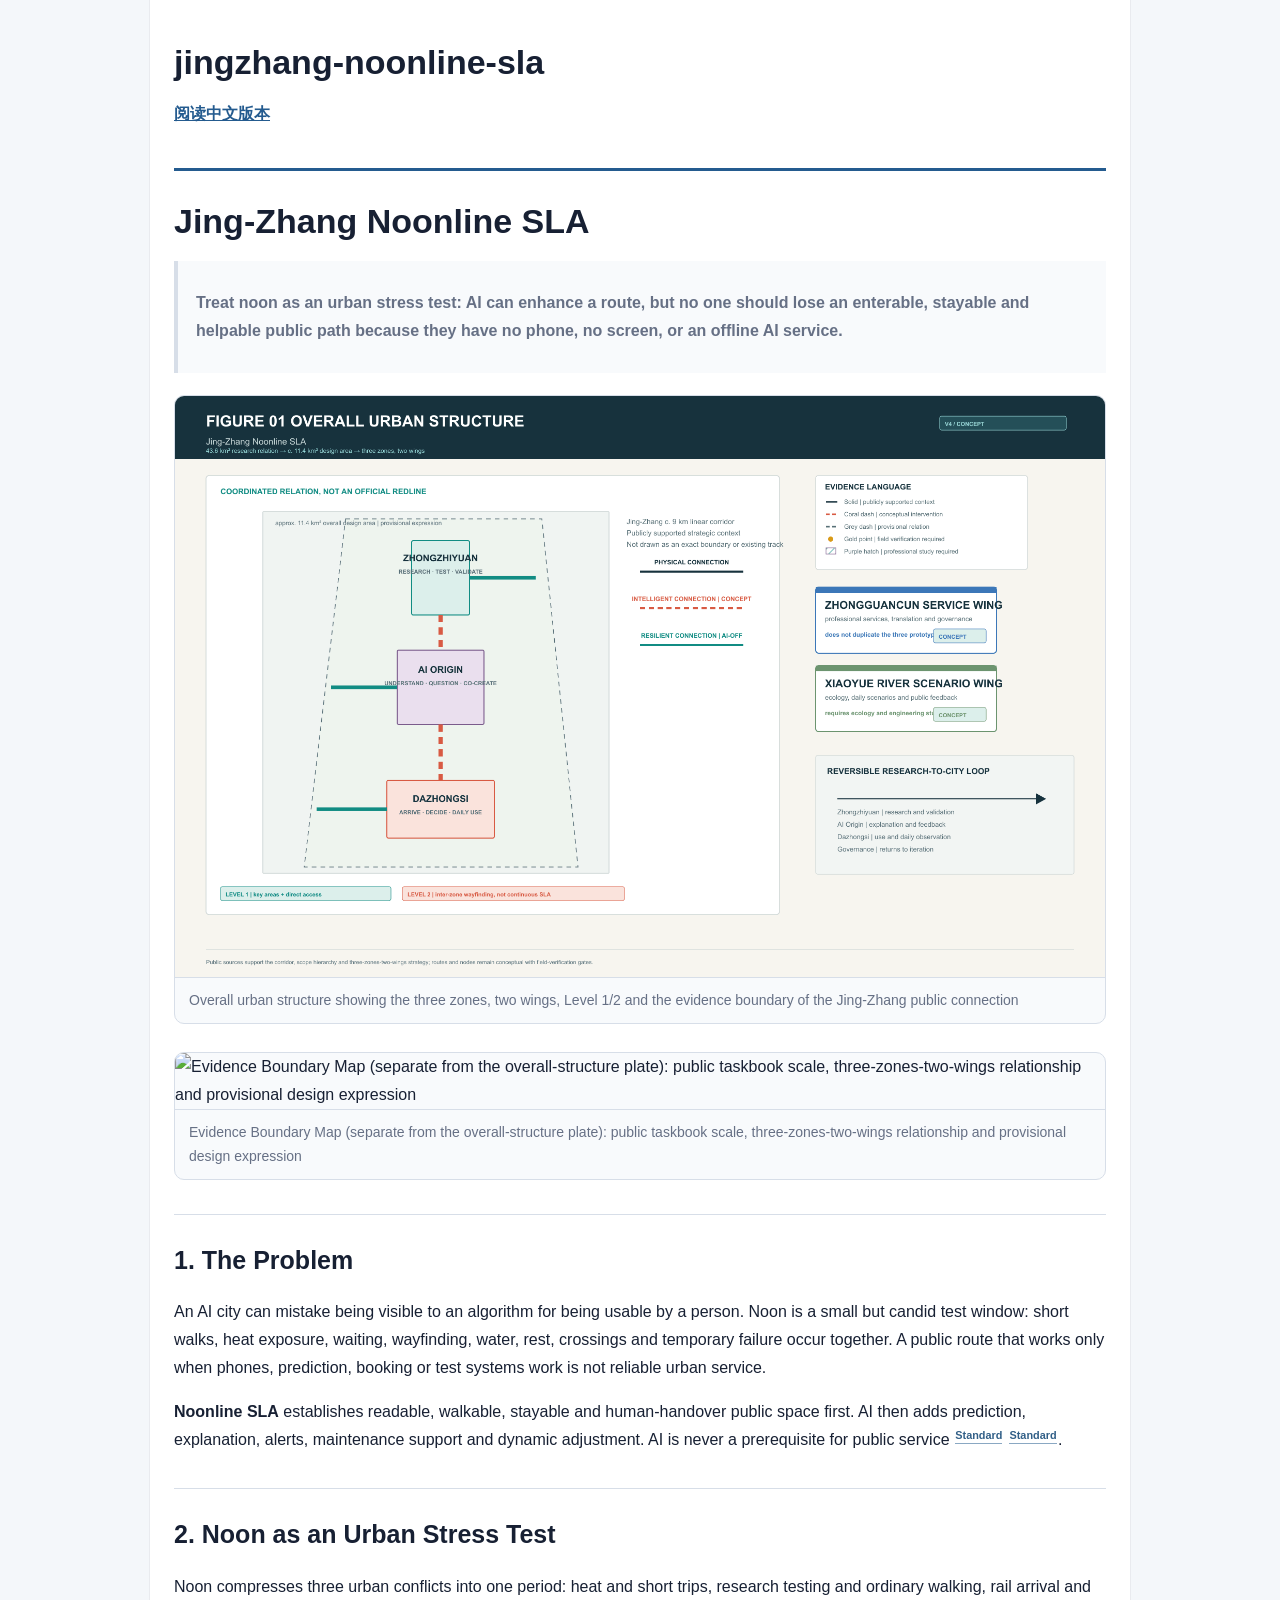
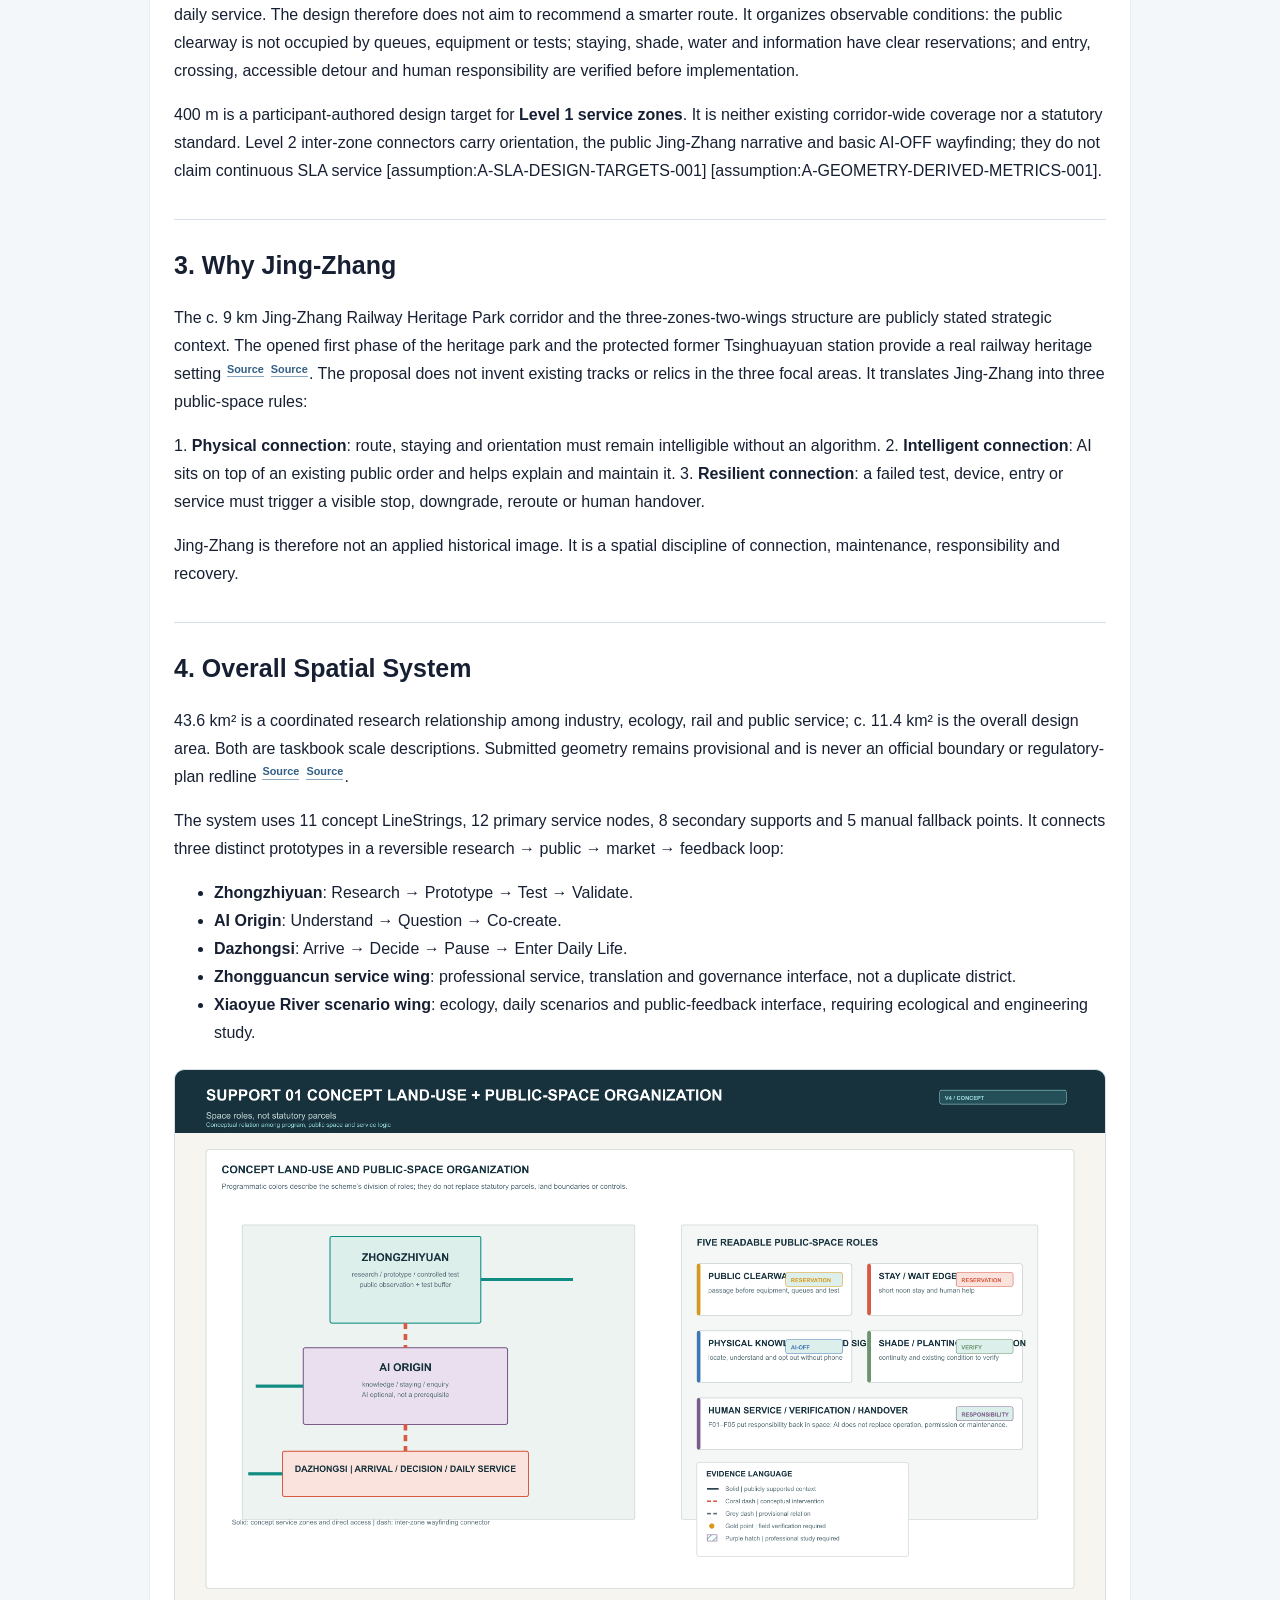
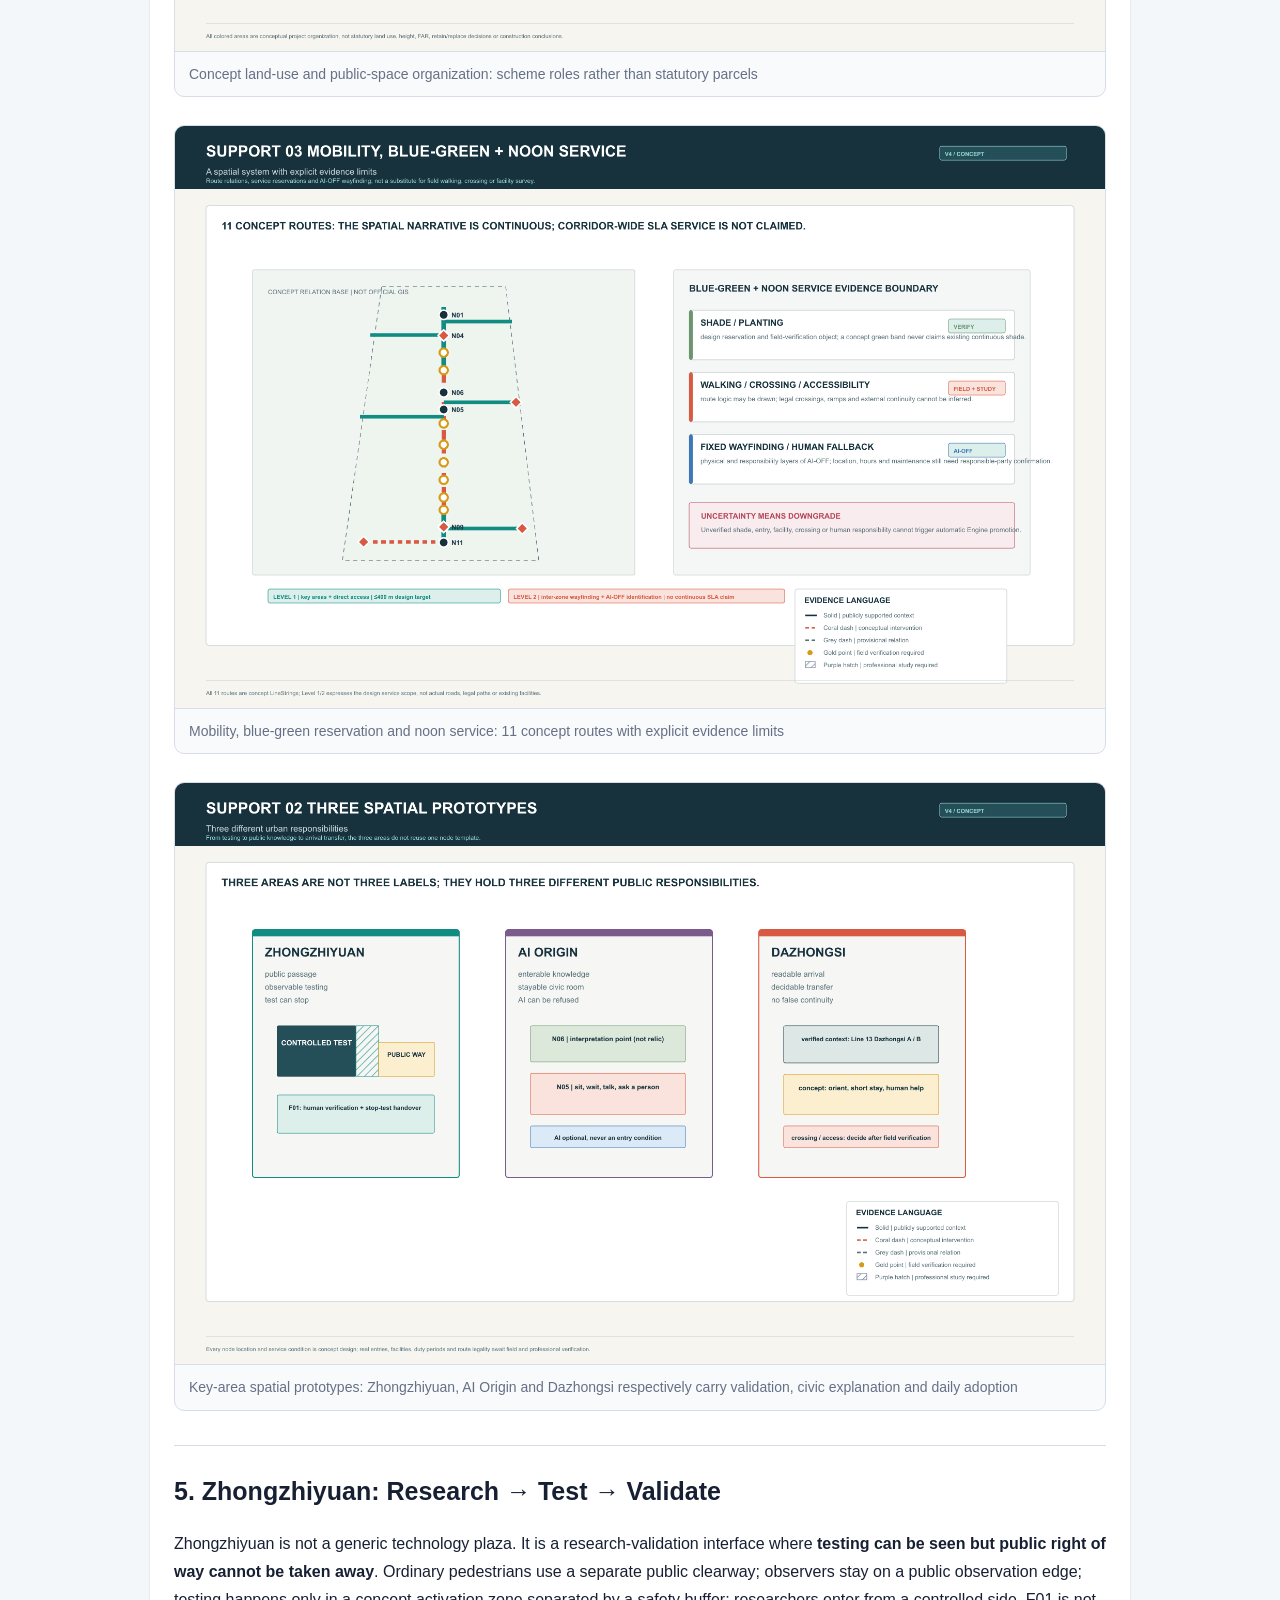
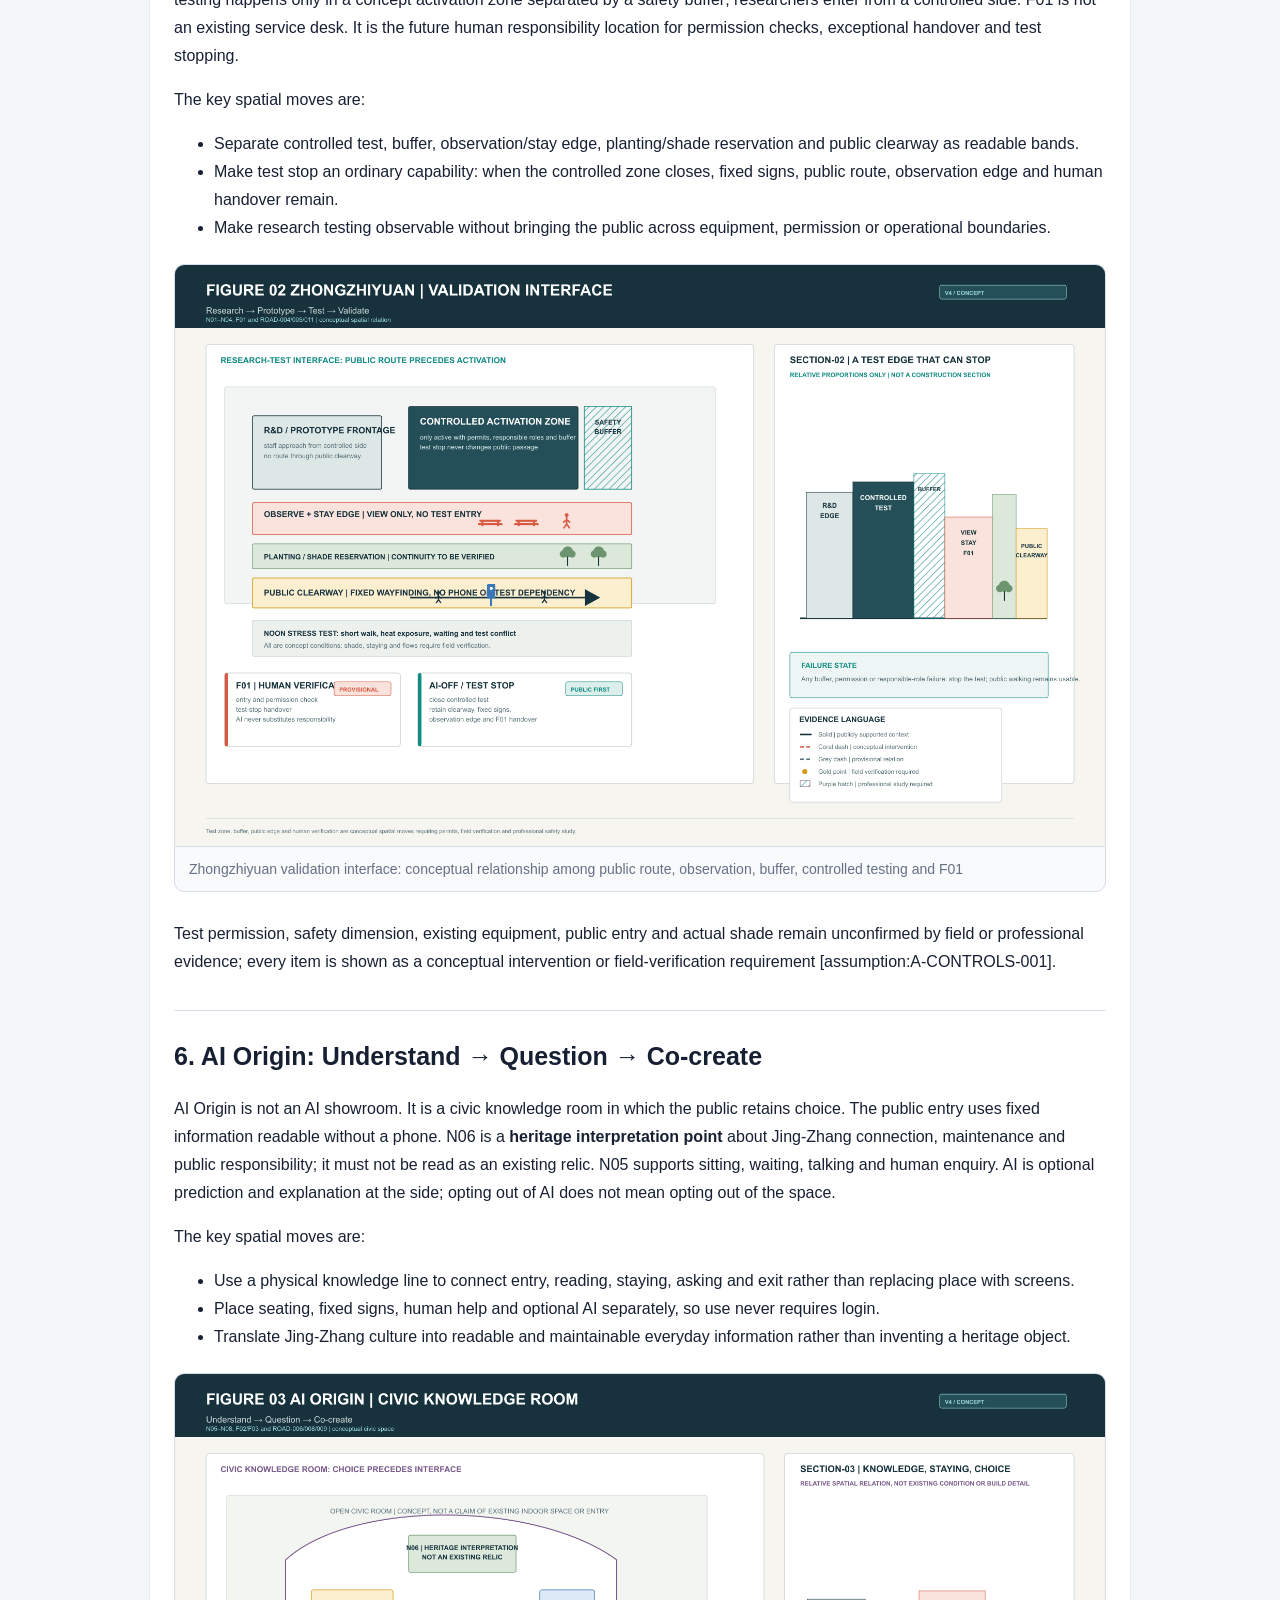
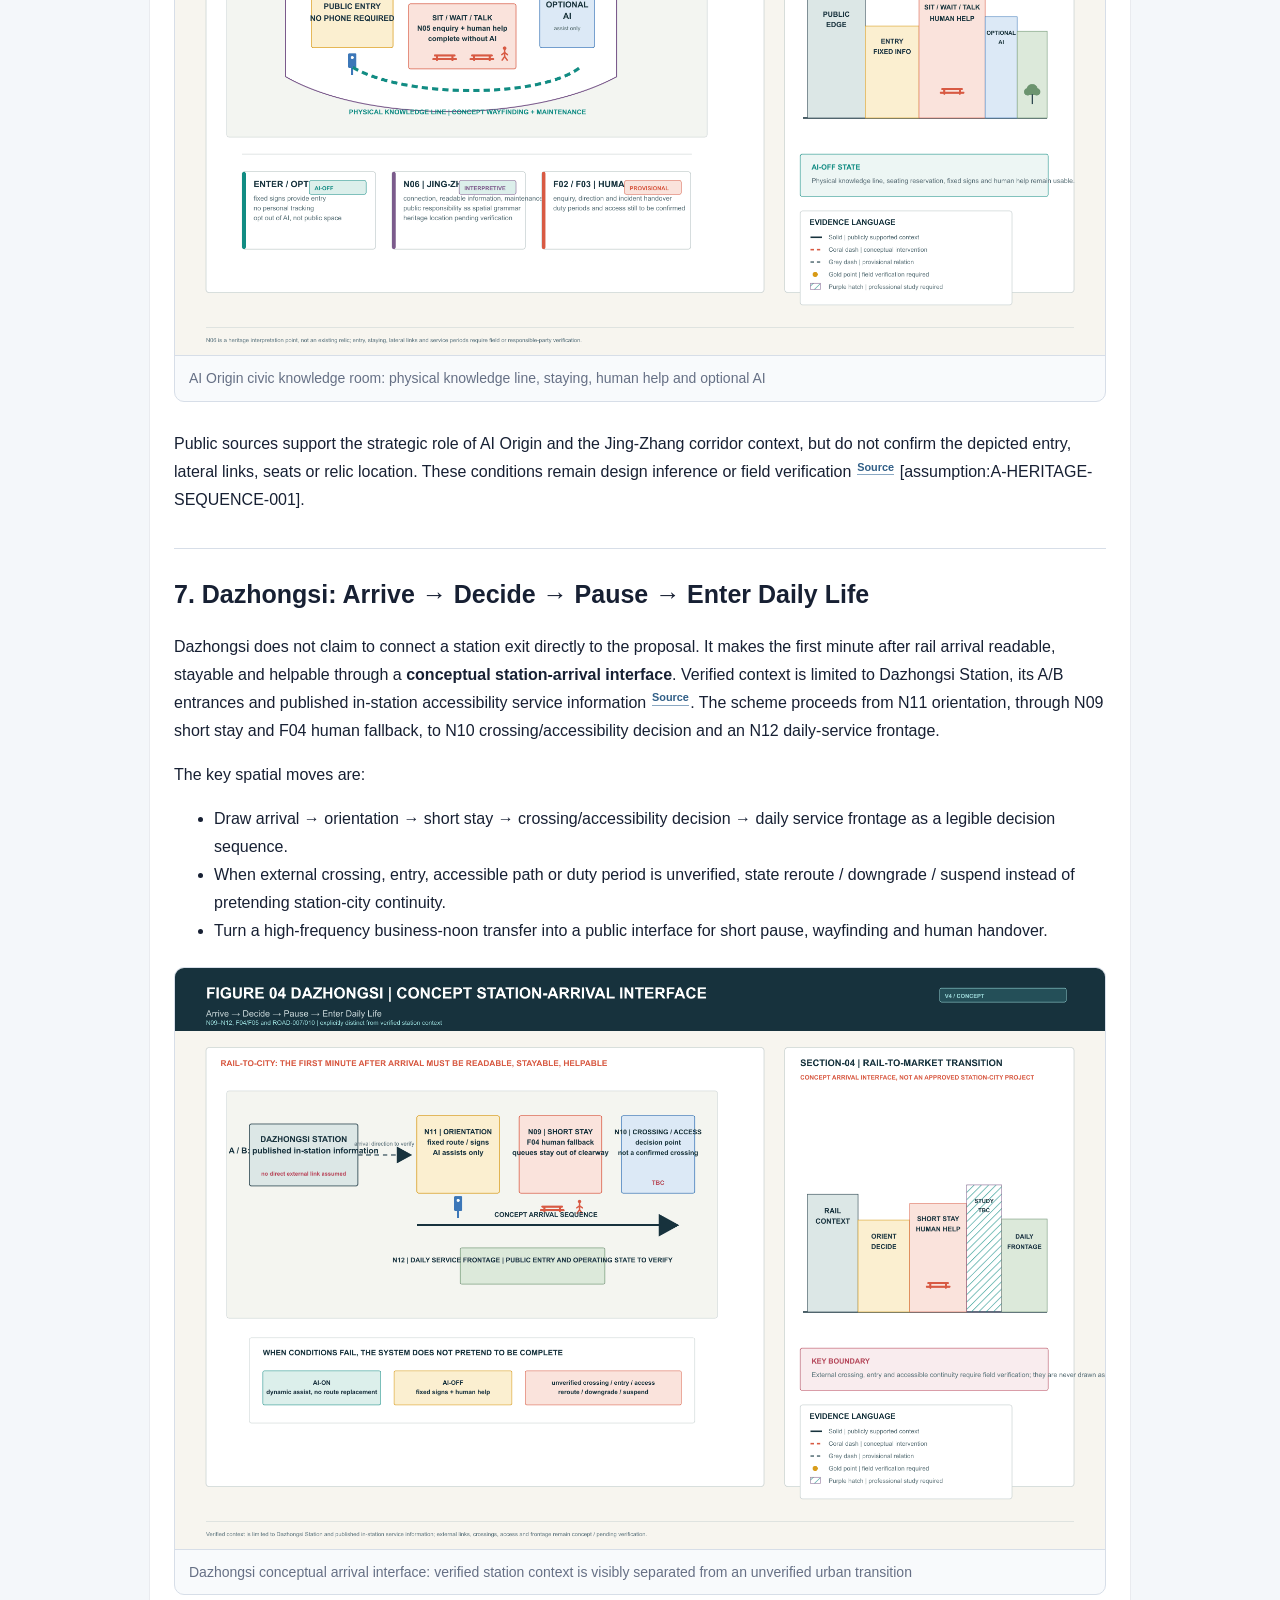
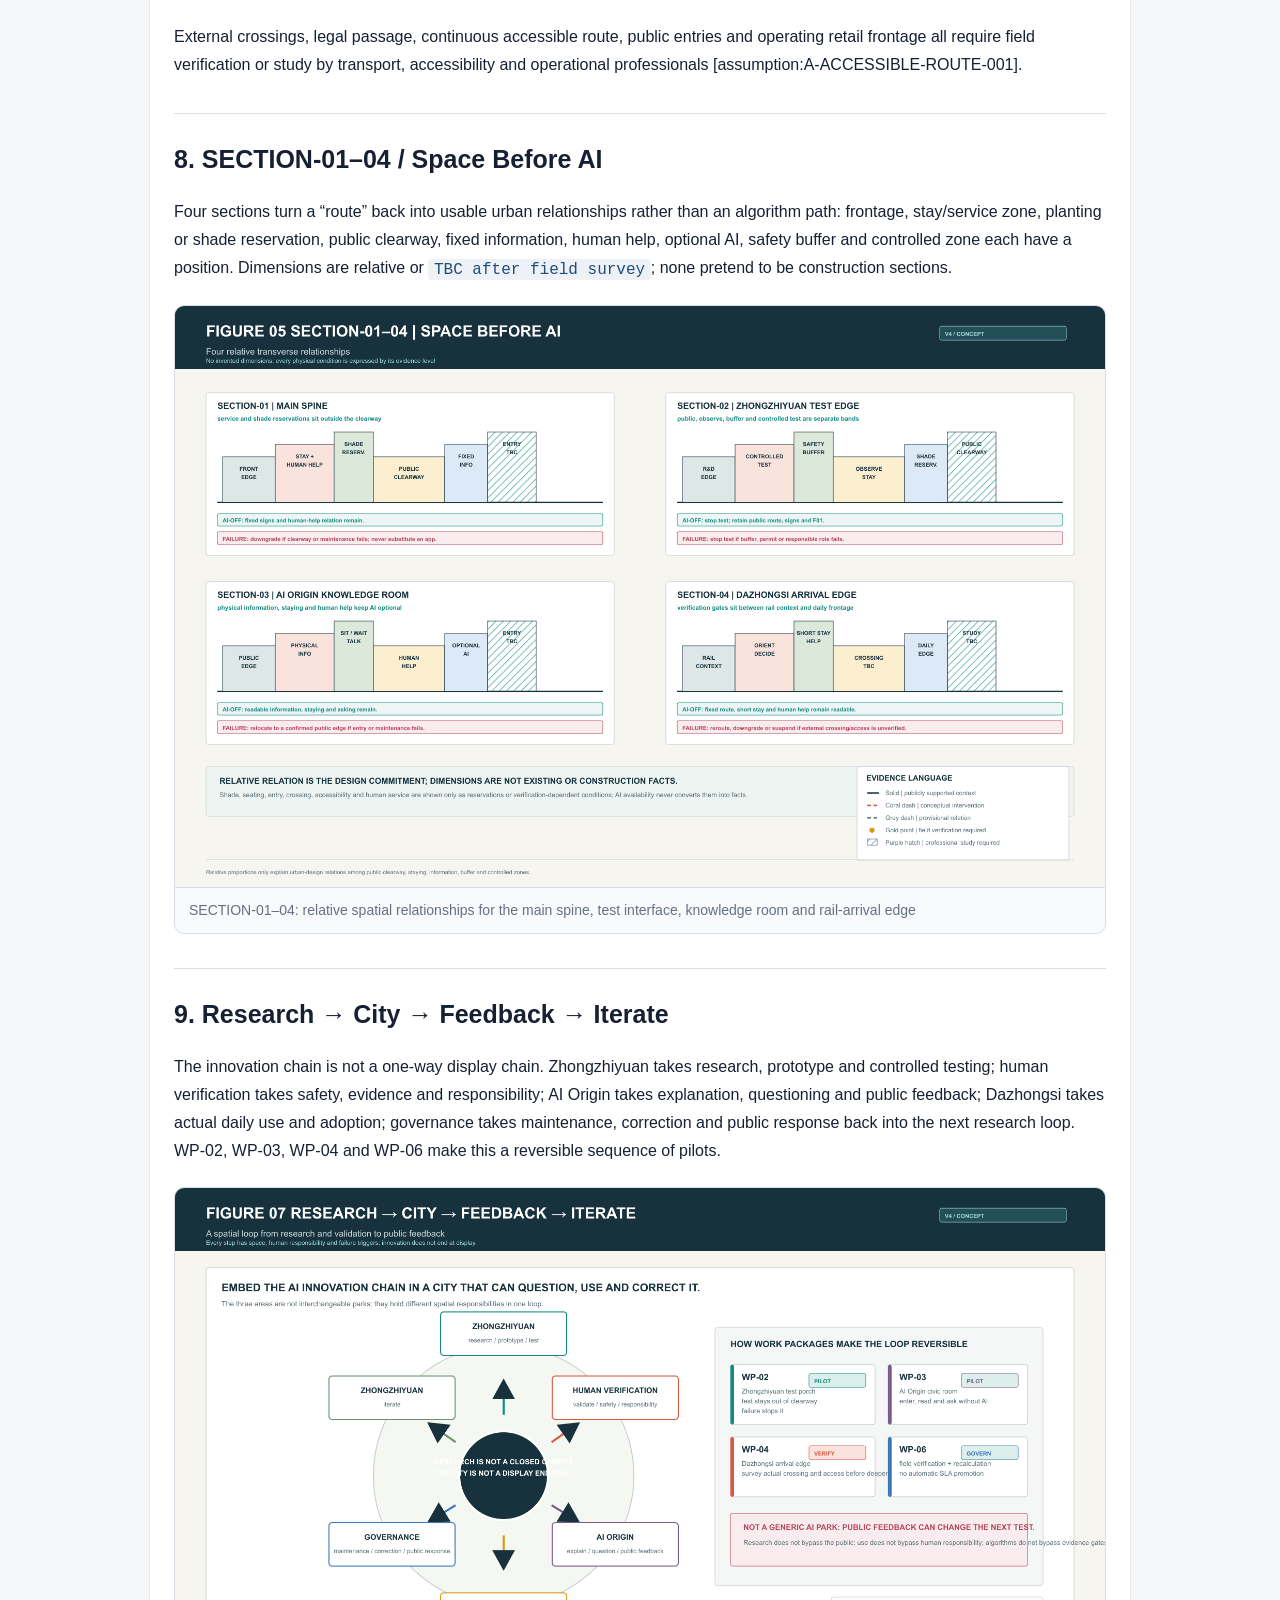
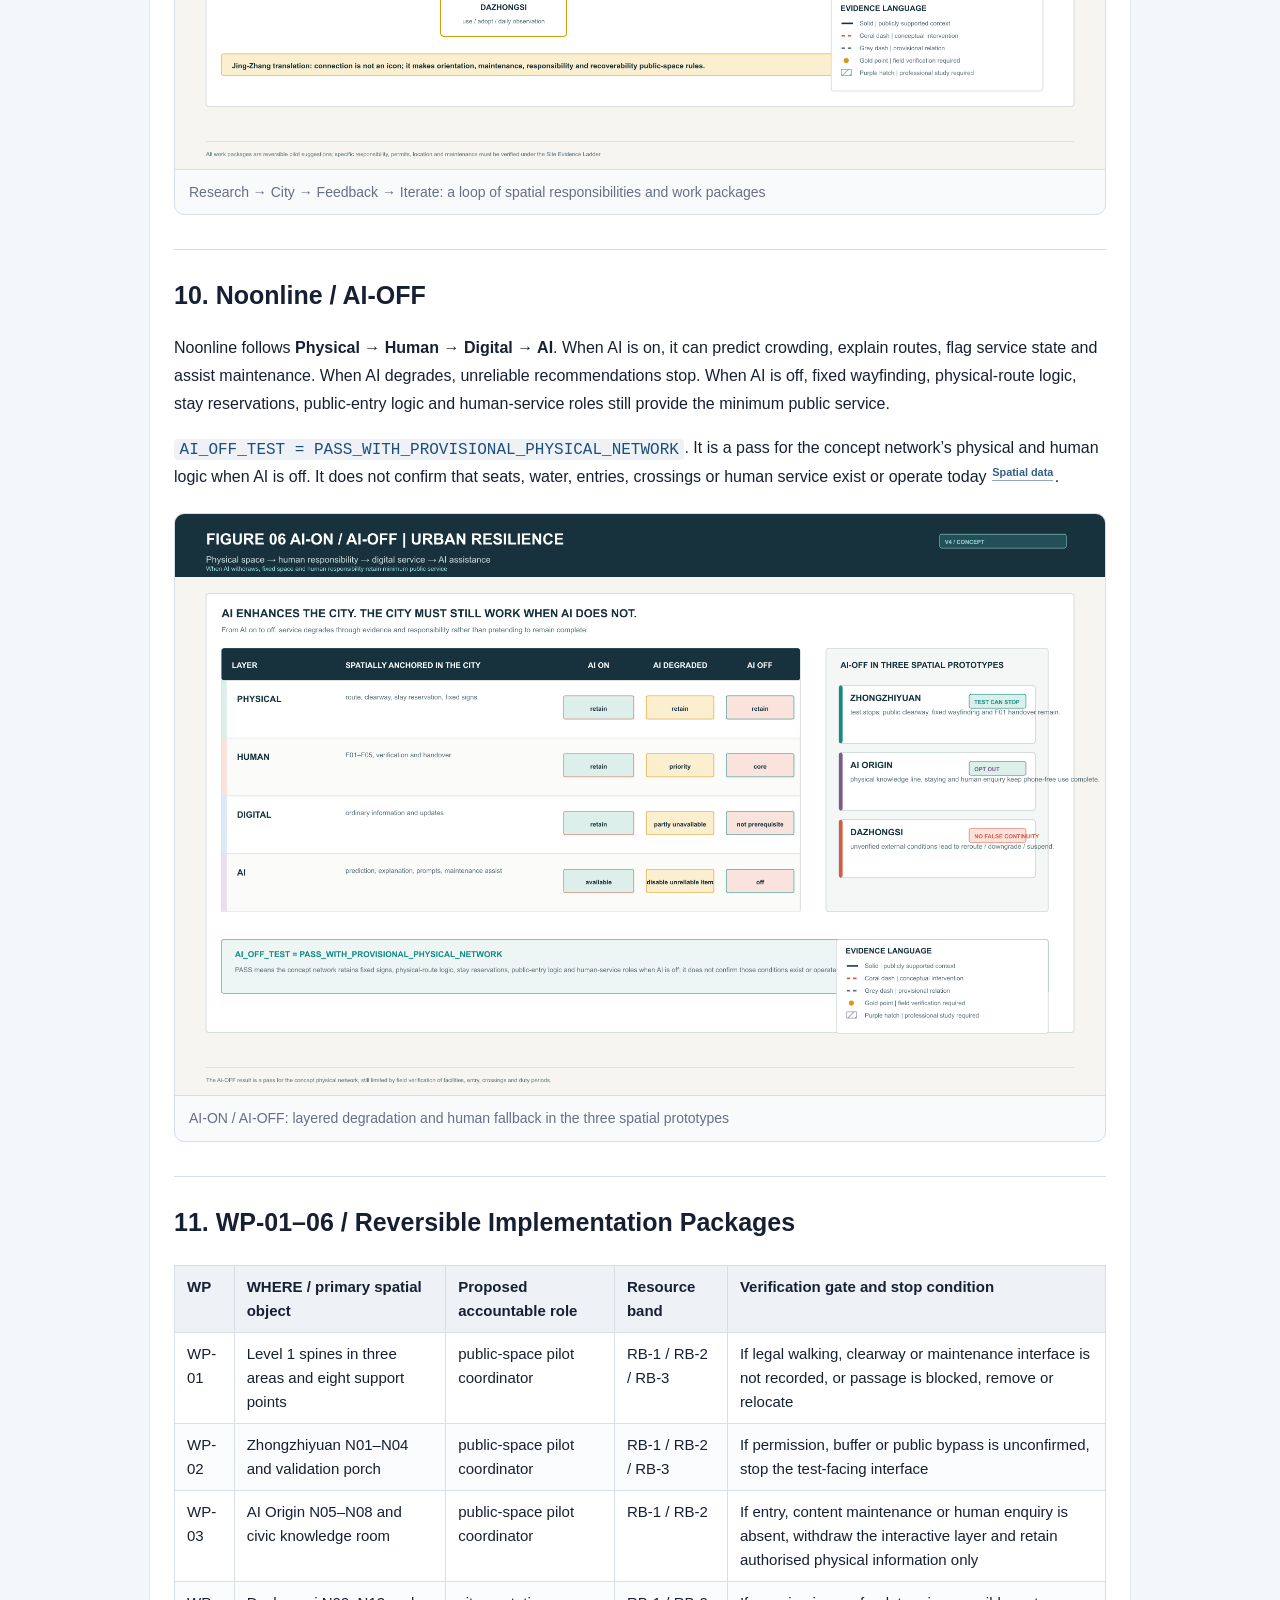
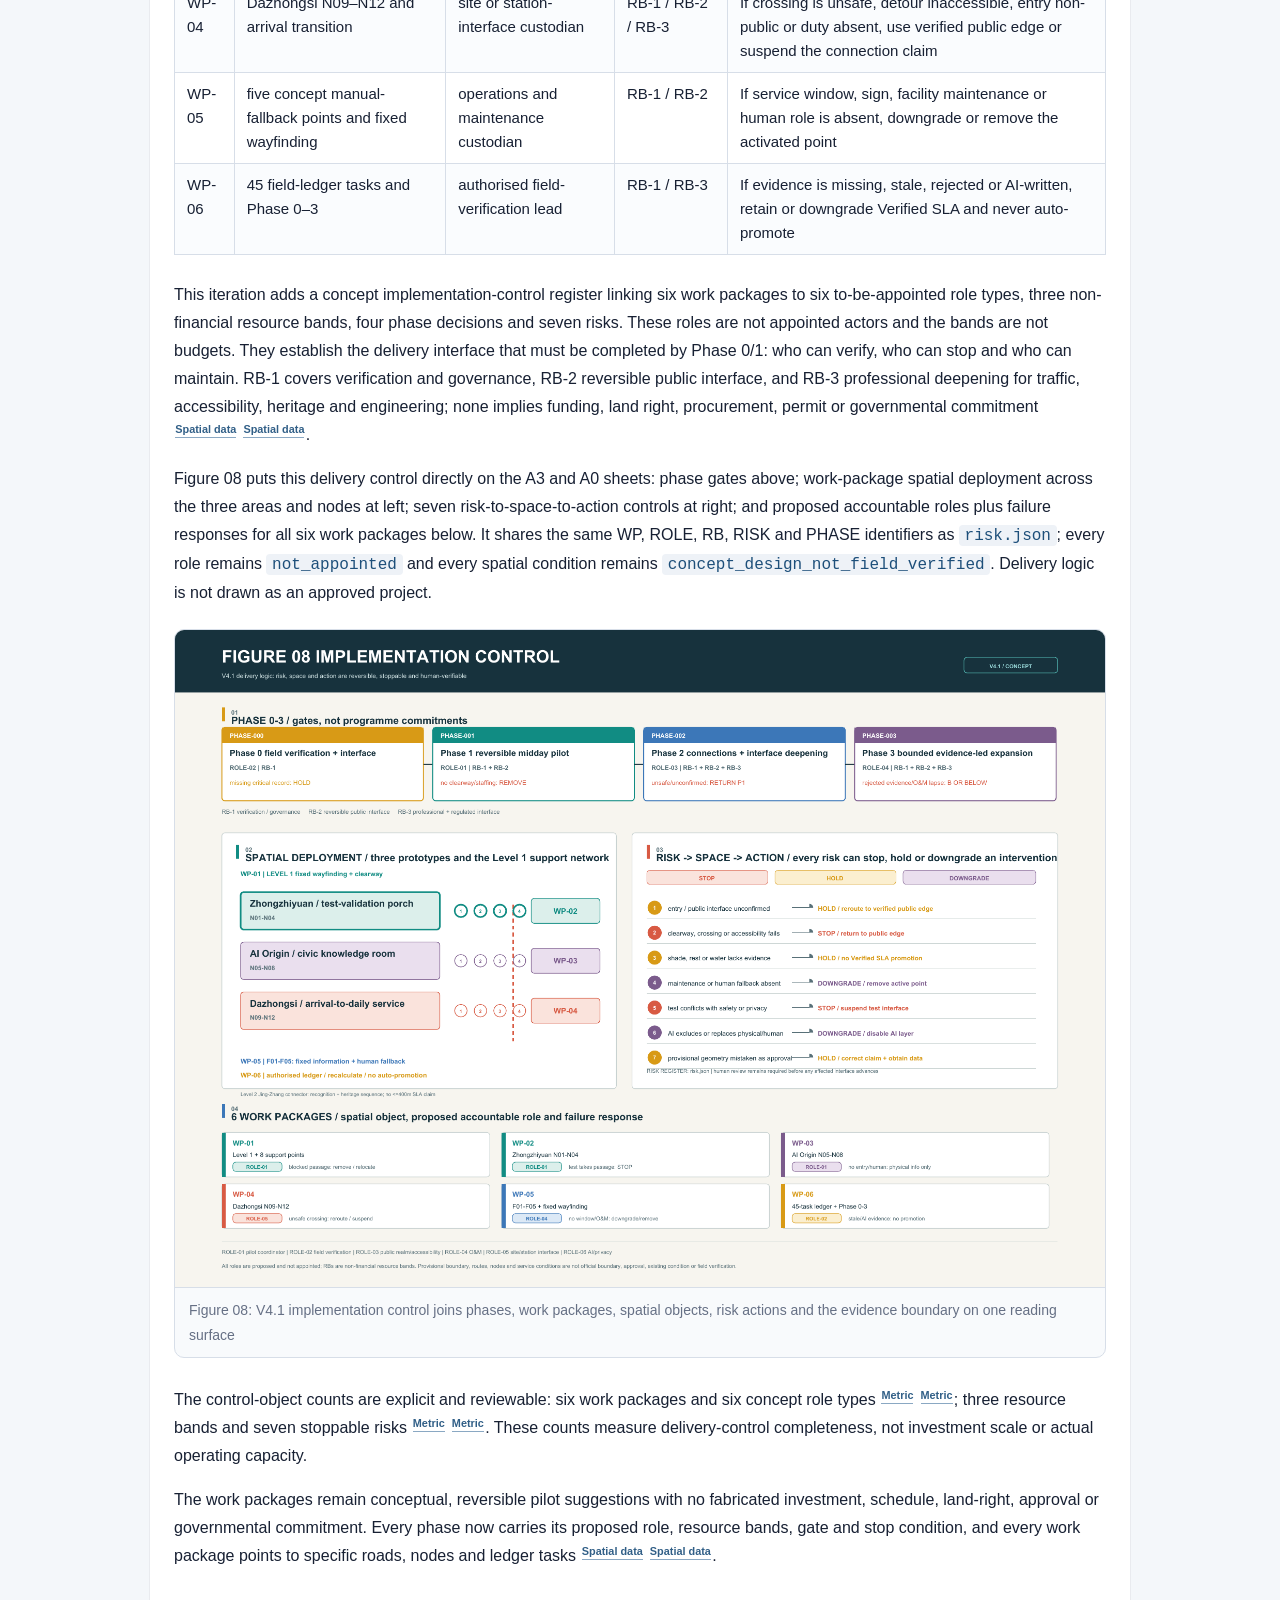
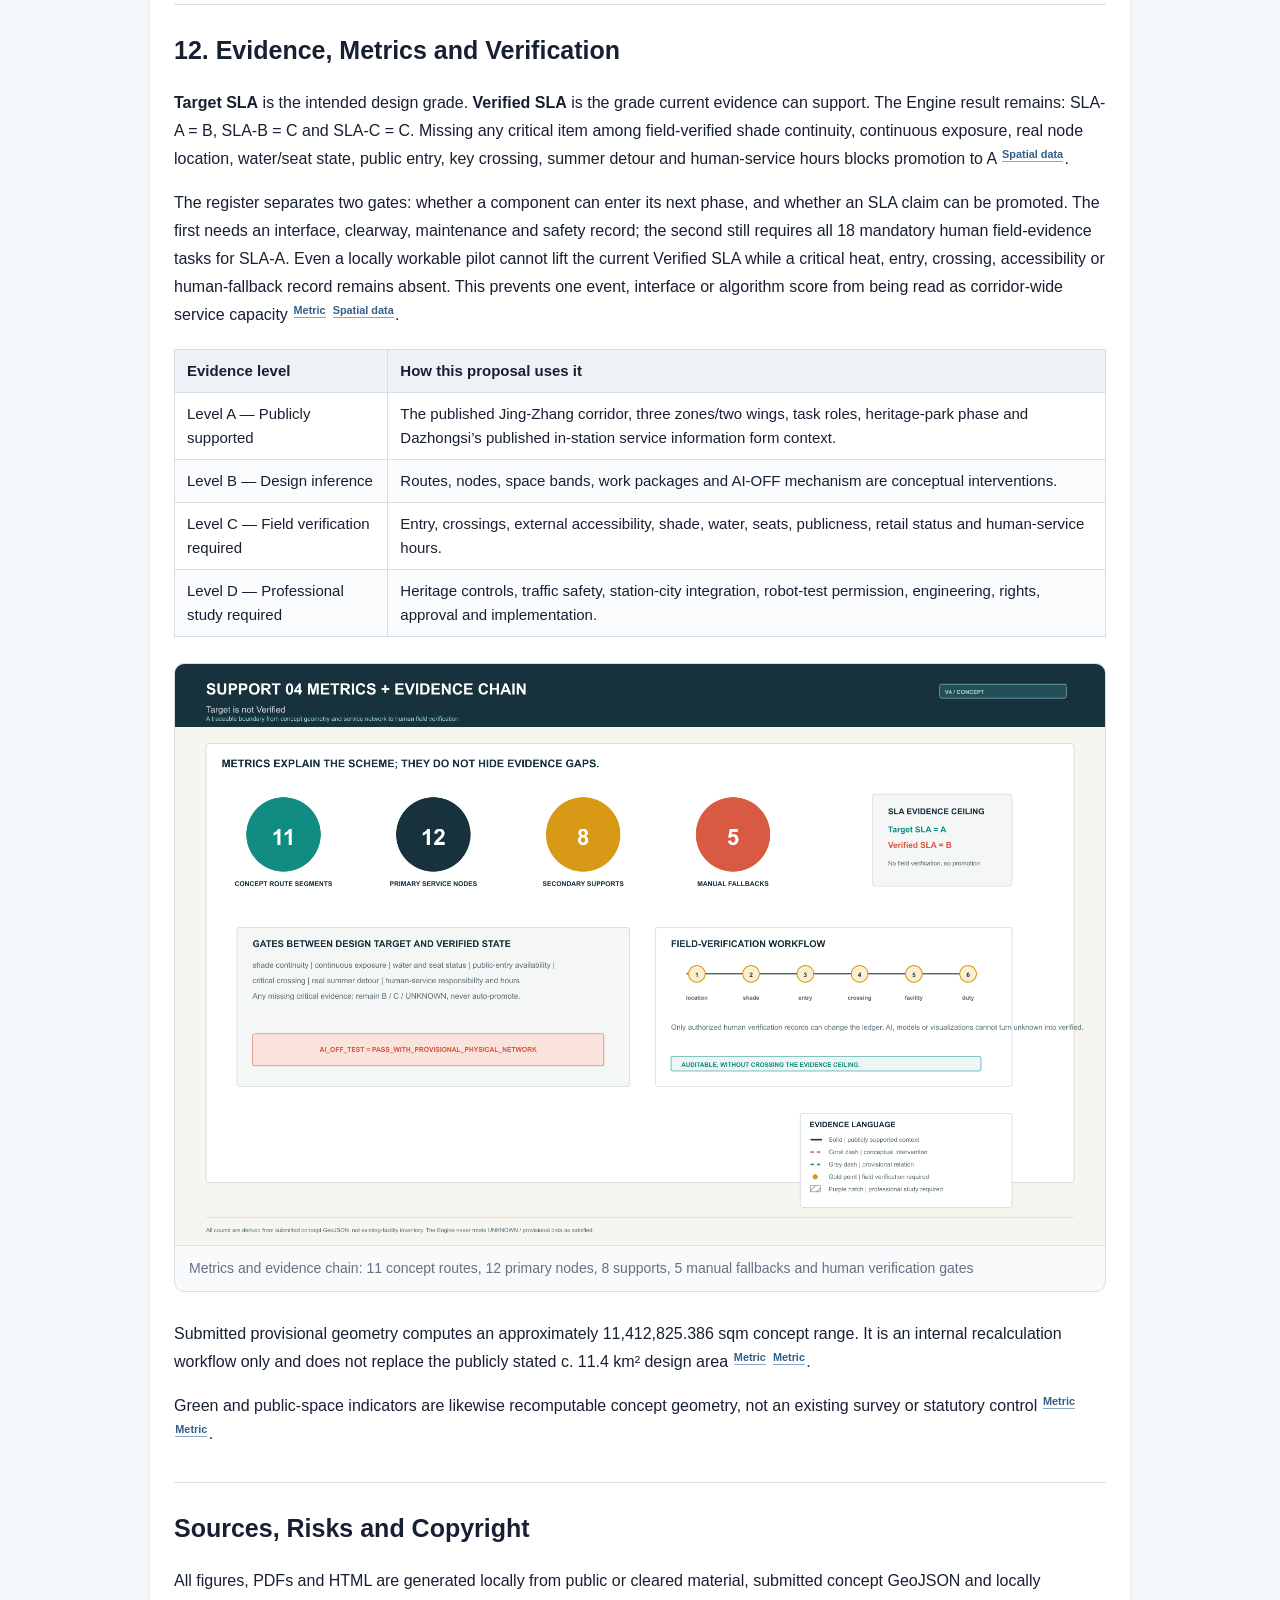
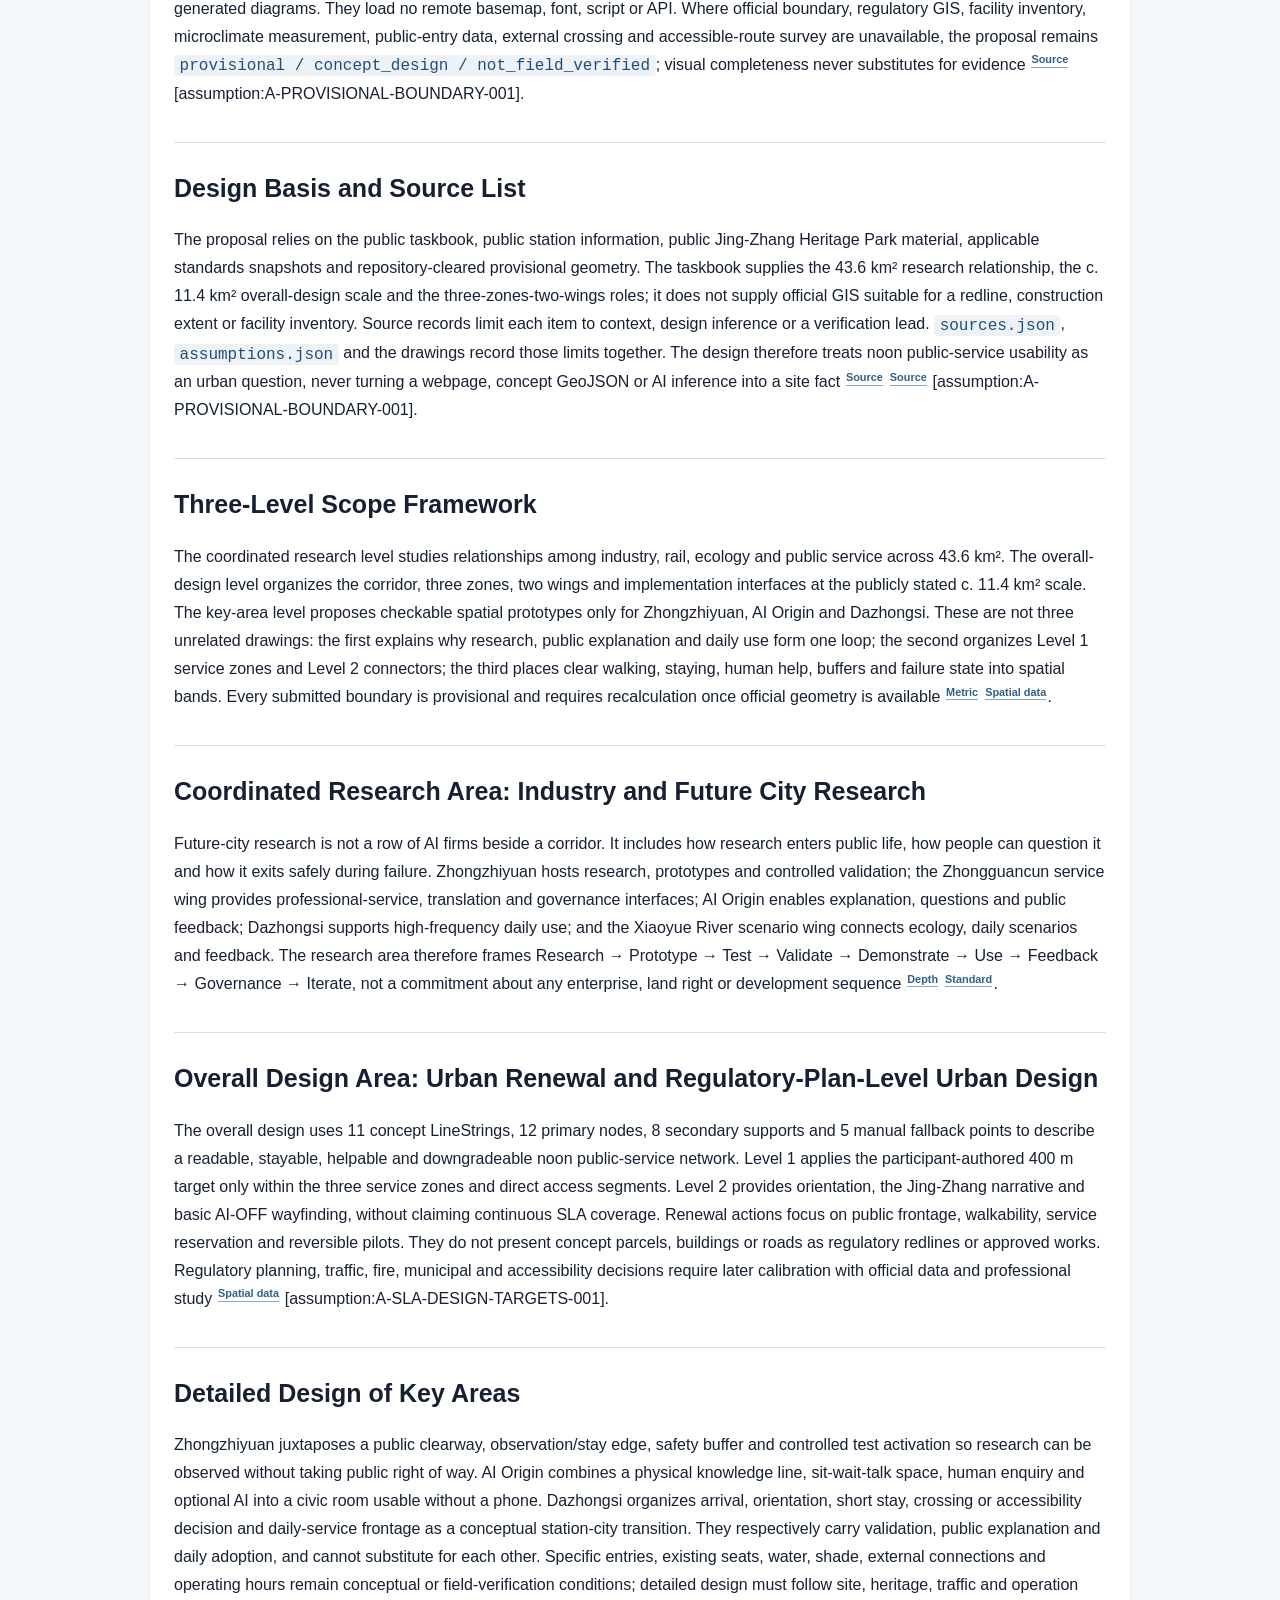
==== commit cc80f044: "Submission V4.2: targeted repair for Jing-Zhang Noonline SLA" ====
--- a/submissions/Rainyy-Yan/jingzhang-noonline-sla/report/proposal.en.html
+++ b/submissions/Rainyy-Yan/jingzhang-noonline-sla/report/proposal.en.html
@@ -118,7 +118,7 @@
 <h1>Jing-Zhang Noonline SLA</h1>
 <blockquote><p><strong>Treat noon as an urban stress test: AI can enhance a route, but no one should lose an enterable, stayable and helpable public path because they have no phone, no screen, or an offline AI service.</strong></p></blockquote>
 <figure class="proposal-figure"><img src="../assets/figures/v4-figure-01-overall-urban-structure.en.png" alt="Overall urban structure showing the three zones, two wings, Level 1/2 and the evidence boundary of the Jing-Zhang public connection"><figcaption>Overall urban structure showing the three zones, two wings, Level 1/2 and the evidence boundary of the Jing-Zhang public connection</figcaption></figure>
-<figure class="proposal-figure"><img src="../assets/figures/site-overview.en.png" alt="Overall scope and evidence boundary: public taskbook scale, three-zones-two-wings relationship and provisional design expression"><figcaption>Overall scope and evidence boundary: public taskbook scale, three-zones-two-wings relationship and provisional design expression</figcaption></figure>
+<figure class="proposal-figure"><img src="../assets/figures/site-overview.en.png" alt="Evidence Boundary Map (separate from the overall-structure plate): public taskbook scale, three-zones-two-wings relationship and provisional design expression"><figcaption>Evidence Boundary Map (separate from the overall-structure plate): public taskbook scale, three-zones-two-wings relationship and provisional design expression</figcaption></figure>
 <h2>1. The Problem</h2>
 <p>An AI city can mistake being visible to an algorithm for being usable by a person. Noon is a small but candid test window: short walks, heat exposure, waiting, wayfinding, water, rest, crossings and temporary failure occur together. A public route that works only when phones, prediction, booking or test systems work is not reliable urban service.</p>
 <p><strong>Noonline SLA</strong> establishes readable, walkable, stayable and human-handover public space first. AI then adds prediction, explanation, alerts, maintenance support and dynamic adjustment. AI is never a prerequisite for public service <sup class="evidence evidence-standard" data-evidence-kind="standard" data-evidence-value="PROJECT-AGENT-OPEN-CALL-TASKBOOK" title="Standard: PROJECT-AGENT-OPEN-CALL-TASKBOOK">Standard</sup> <sup class="evidence evidence-standard" data-evidence-kind="standard" data-evidence-value="BARRIER-FREE-ENVIRONMENT-LAW" title="Standard: BARRIER-FREE-ENVIRONMENT-LAW">Standard</sup>.</p>
@@ -223,6 +223,27 @@
 <h2>Risk, Copyright, and Compliance</h2>
 <p>The central risk is not an incomplete image. It is mistaking a provisional boundary, concept node, public in-station information or algorithm output for an existing, approved or buildable fact. The Site Evidence Ladder therefore separates publicly supported context, design inference, field verification and professional study; solid, dashed, verification and study marks express that distinction visibly. The implementation-control register turns that boundary into seven stoppable risks: public interface; clearway and accessibility; heat/rest/water; maintenance and human fallback; test safety and privacy; AI exclusion; and treating provisional geometry as approval control. All drawings, PDFs, HTML and offline interaction use only local package files plus public or cleared material. They load no remote map, font, API, personal data or uncleared asset. Traffic safety, heritage, rights, engineering, permits and public responsibility remain decisions for the appropriate professional and governing bodies <sup class="evidence evidence-source" data-evidence-kind="source" data-evidence-value="SOURCE-REGISTRY" title="Source: SOURCE-REGISTRY">Source</sup> <sup class="evidence evidence-data" data-evidence-kind="data" data-evidence-value="risk.json#risks" title="Spatial data: risk.json#risks">Spatial data</sup> [assumption:A-SITE-EVIDENCE-LADDER-001].</p>
 <h2>References</h2>
+<h2>13. V4.2 Taskbook Deliveries: Open, Not Overclaimed</h2>
+<h3>13.1 Global precedents and regional exchange interfaces</h3>
+<p>The following is not a list of confirmed partners and does not copy projects into Haidian. It separates transferable public interfaces from local conditions that must still be verified. The evidence level, limitation and translation for CASE-01–06 are in <code>visual/assets/v4_2-agent_delivery_index.json#precedents</code>; every regional relationship is a <strong>conceptual exchange interface / pending formal coordination</strong>.</p>
+<div class="proposal-table"><table><thead><tr><th>ID</th><th>Precedent or reference</th><th>Transferable public interface</th><th>Limited local translation</th></tr></thead><tbody><tr><td>CASE-01</td><td>Barcelona Superblock public realm</td><td>Secure walking and staying before adding service</td><td>A clearway-first principle only, not a traffic-control conclusion</td></tr><tr><td>CASE-02</td><td>Singapore Punggol Digital District</td><td>Proximity of research, learning and everyday public interface</td><td>A research-public-interface reference, not land, finance or park cooperation</td></tr><tr><td>CASE-03</td><td>Tokyo Shibuya accessible wayfinding practice</td><td>Fixed, multilingual, low-cognitive-load orientation</td><td>Dazhongsi external legal crossing and continuous accessibility remain to be verified</td></tr><tr><td>CASE-04</td><td>Toronto Sidewalk Labs public-governance debate</td><td>Publish data use, purpose and exit route</td><td>No governance conclusion is adopted; only public explanation and human appeal</td></tr><tr><td>CASE-05</td><td>Helsinki open urban testbed</td><td>Open scenarios require responsibility, exit and review</td><td>Local testing starts only after permission, data and safety verification</td></tr><tr><td>CASE-06</td><td>Public Jing-Zhang Railway Heritage Park context</td><td>Cultural narrative of connection, maintenance and public responsibility</td><td>No invented relic or intervention location in the three focal areas</td></tr></tbody></table></div>
+<p><strong>Regional synergy framework (RS-01–05):</strong> Beiwai Community is a daily-public-question and feedback interface; Future Science City is a research-question and explainable-test interface; Huairou Science City is a science-communication and talent-dialogue interface; Beijing E-Town is a manufacturing/deployment-learning and safety-review interface; Jing-Jin-Ji is an annual-theme and cross-city-learning interface. Each may exchange only five non-sensitive public outputs: <code>knowledge</code> methods, <code>test</code> de-identified protocols, <code>talent</code> public talks/mentor time, <code>event</code> public themes, and <code>governance</code> stop/appeal templates. Data, finance, property, facility access and personnel commitments remain unknown until a named body and lawful document confirm them [assumption:A-CONTROLS-001].</p>
+<h3>13.2 Ecology-industry relationship and component library</h3>
+<p>Ecology is not a backdrop to industry. EIM-01 canopy/shade–noon heat–staying; EIM-02 rainwater/drainage–accessibility–wet-weather detour; EIM-03 public clearway–test buffer–research observation; and EIM-04 knowledge room–public question–governance feedback form the ecology-industry relationship. They are conceptual links to green-space, public-space, road and verification-ledger layers; they do not prove existing canopy, drainage capacity or engineering feasibility.</p>
+<p>The CL-01–06 component library is reversible concept hardware, not a procurement list: CL-01 fixed bilingual wayfinding; CL-02 low-height evidence plaque; CL-03 phone-independent rest/water reservation; CL-04 test buffer and stop sign; CL-05 human-fallback handover point; CL-06 rain/heat detour information. Every component must preserve the clearway, be readable AI-OFF, be maintainable and be removable. Dimensions, materials, fire, accessibility, property and approvals remain for specialist and field verification.</p>
+<h3>13.3 Complete SC-01–10 scenario cards</h3>
+<p>Every card is a concept scenario rather than an open service. Its unique ID, node, evidence level and Chinese equivalent are indexed in <code>visual/assets/v4_2-agent_delivery_index.json#scenario_cards</code>.</p>
+<div class="proposal-table"><table><thead><tr><th>ID</th><th>Scenario and space</th><th>Optional AI layer</th><th>Human / AI-OFF fallback</th><th>Industry-test boundary</th></tr></thead><tbody><tr><td>SC-01</td><td>N01 before a Zhongzhiyuan test starts</td><td>crowd forecast</td><td>F01 fixed stop sign and human explanation</td><td>IV-01, permitted window only</td></tr><tr><td>SC-02</td><td>N02 noon shade and stay</td><td>heat notice</td><td>fixed shade/rest instruction</td><td>no data collection, no activation</td></tr><tr><td>SC-03</td><td>N03 public-entry enquiry</td><td>bilingual Q&amp;A</td><td>fixed map and human handover</td><td>IV-02 entry-access verification</td></tr><tr><td>SC-04</td><td>N04 crossing decision</td><td>risk notice</td><td>physical direction and reroute</td><td>HOLD when unverified</td></tr><tr><td>SC-05</td><td>N05 civic question</td><td>optional explanation</td><td>F02 human enquiry</td><td>IV-03 explanation/appeal record</td></tr><tr><td>SC-06</td><td>N06 Jing-Zhang interpretation</td><td>low-sensitivity interactive narrative</td><td>fixed cultural wayfinding</td><td>no invented relic or facial recognition</td></tr><tr><td>SC-07</td><td>N07 night/rain/heat detour</td><td>optional dynamic notice</td><td>static night/wet-weather board</td><td>DOWNGRADE without lighting/maintenance evidence</td></tr><tr><td>SC-08</td><td>N08 public-entry event day</td><td>optional queue notice</td><td>human routing and physical queue line</td><td>permitted event window only</td></tr><tr><td>SC-09</td><td>N09 short stay after arrival</td><td>arrival information</td><td>F04 human help</td><td>no continuous-service claim without verified external interface</td></tr><tr><td>SC-10</td><td>N10–N12 crossing to daily frontage</td><td>optional path prompt</td><td>fixed reroute/suspend sign</td><td>IV-02; SUSPEND if legality or accessibility is unknown</td></tr></tbody></table></div>
+<p>The industry-validation scenarios are restricted subsets of SC-01/03/05: IV-01 public clearway non-occupation, IV-02 entry/crossing/accessibility evidence integrity, and IV-03 human appeal and AI switch-off. They collect no personal identity and never auto-promote a test result into deployed service.</p>
+<h3>13.4 P-01–05 personas and inclusive responses</h3>
+<div class="proposal-table"><table><thead><tr><th>ID</th><th>Need and barrier</th><th>Spatial response</th><th>Human fallback</th><th>AI-OFF response</th></tr></thead><tbody><tr><td>P-01 older pedestrian</td><td>heat, rest and complex turns</td><td>stay reservations and low-height large-type fixed signs</td><td>F02/F04 direction and rest help</td><td>segment-by-segment physical information</td></tr><tr><td>P-02 disabled person</td><td>uncertain ramps, lifts and continuous access</td><td>mark unverified points as reroute, never call a concept line accessible</td><td>authorised person verifies an alternative</td><td>physical direction and human explanation; stop the promise if unknown</td></tr><tr><td>P-03 child caregiver</td><td>crossing, short stay and queue safety</td><td>separate clearway and test buffer with visible stay edge</td><td>human routing and help point</td><td>fixed graphics and stop signs, not algorithm commands</td></tr><tr><td>P-04 non-Chinese speaker</td><td>language, symbols and asking for help</td><td>Chinese-English text, pictograms and destination symbols</td><td>F02/F04 basic human direction</td><td>numbered arrows and non-colour-only symbols without screens</td></tr><tr><td>P-05 night/extreme-weather user</td><td>sun, standing water, unknown lighting/hours</td><td>rain-heat detour and physical unavailable-service notice</td><td>activate human point only in declared service window</td><td>static detour remains; HOLD/DOWNGRADE without verification</td></tr></tbody></table></div>
+<h3>13.5 H-01–04 landmarks/honour displays and Noonline SLA identity</h3>
+<p>H-01 Connection Gauge at N01 explains the public clearway; H-02 Evidence Desk at N05 explains Target/Verified; H-03 Maintenance Archive at N06 narrates Jing-Zhang maintenance responsibility; H-04 First Arrival Minute at N11 explains the right to pause and reroute. These are <strong>conceptual interpretation or honour-display nodes</strong>, not existing heritage, official awards or confirmed property locations.</p>
+<p>The Noonline SLA logo is “a public line that does not break when the screen disconnects”: two parallel clearway strokes join at a legible human-handover point; the open interval means AI can exit while public right of way remains. LOGO-01 is the horizontal mark and LOGO-02 the narrow-screen/node symbol. Minimum size is 18 mm in print and 64 px on screen; clear space is 0.5 mark-height. It must not be stretched, rotated, recast as an official emblem, cover a provisional warning, communicate safety by colour alone, or sit beside unlicensed railway/government/corporate marks. Hierarchy: Level 1 Jing-Zhang cultural wayfinding (place/direction, not this project brand); Level 2 Noonline SLA (service rule); Level 3 Evidence Legend (Target/Verified/unknown); Level 4 event sub-brands (EVENT-01–03). The mark is participant-authored geometric linework with no third-party trademark, photograph or restricted asset; rights and generation source are recorded in <code>visual/assets/v4_2-brand_identity.json</code>.</p>
+<h3>13.6 Annual events, developer community and long-term conversion</h3>
+<p>EVENT-01 Noon Stress-Test Week rehearses AI-OFF only in permitted public windows; EVENT-02 Evidence Open Day explains Target/Verified and the appeal path with a human host; EVENT-03 Jing-Zhang Maintenance Dialogue publishes public maintenance questions. DEV-01 developer community follows: question registration → minimal test protocol → human/public review → stop or review → publishable method. It may not upload personal data, bypass approval or turn a demonstration into routine operation. CONV-01 is a conceptual conversion funnel: public issue → compliant pilot application → independent review → named-body/finance/property/O&amp;M documents → sustainable operation. Missing next-stage evidence means HOLD; AI cannot advance it.</p>
+<h3>13.7 Implementation evidence and bilingual audit</h3>
+<p><code>visual/assets/v4_2-implementation_verification_matrix.json</code> connects WP-01–06, all 45 FV tasks and the 18 mandatory SLA-A items to PHASE, ROLE, format, validity, threshold, stop authority and HOLD/DOWNGRADE response. Every task remains <code>unknown</code> at baseline; only an authorised human verifier with auditable evidence may change it, and AI cannot write promotion. <code>visual/assets/v4_2-bilingual_equivalence_checklist.json</code> compares every number, metric, ID, evidence level, Target/Verified state, warning, figure and taskbook output with the same locatable section in both languages.</p>
 <p>Primary public material includes the Haidian planning authority’s call and taskbook scale statement; the Beijing Municipal Government’s public information on the Jing-Zhang Railway Heritage Park first phase and c. 9 km corridor; Beijing Subway’s public page for Dazhongsi Station A/B exits and in-station accessibility service; the Beijing Cultural Heritage Bureau’s protection information for the former Tsinghuayuan station; and the repository’s registered standards, data and source registry. Each citation is governed by the source ID, date, allowed use and limitation recorded in <code>sources.json</code>. Public material supports only the context it expressly states; it never replaces official GIS, field survey, facility audit, permission or approval <sup class="evidence evidence-source" data-evidence-kind="source" data-evidence-value="EXT-SRC-JINGZHANG-PARK-20230630" title="Source: EXT-SRC-JINGZHANG-PARK-20230630">Source</sup> <sup class="evidence evidence-source" data-evidence-kind="source" data-evidence-value="EXT-SRC-DAZHONGSI-STATION-202605" title="Source: EXT-SRC-DAZHONGSI-STATION-202605">Source</sup> <sup class="evidence evidence-source" data-evidence-kind="source" data-evidence-value="EXT-SRC-QINGHUAYUAN-STATION-20260214" title="Source: EXT-SRC-QINGHUAYUAN-STATION-20260214">Source</sup>.</p>
 </main>
 </body>
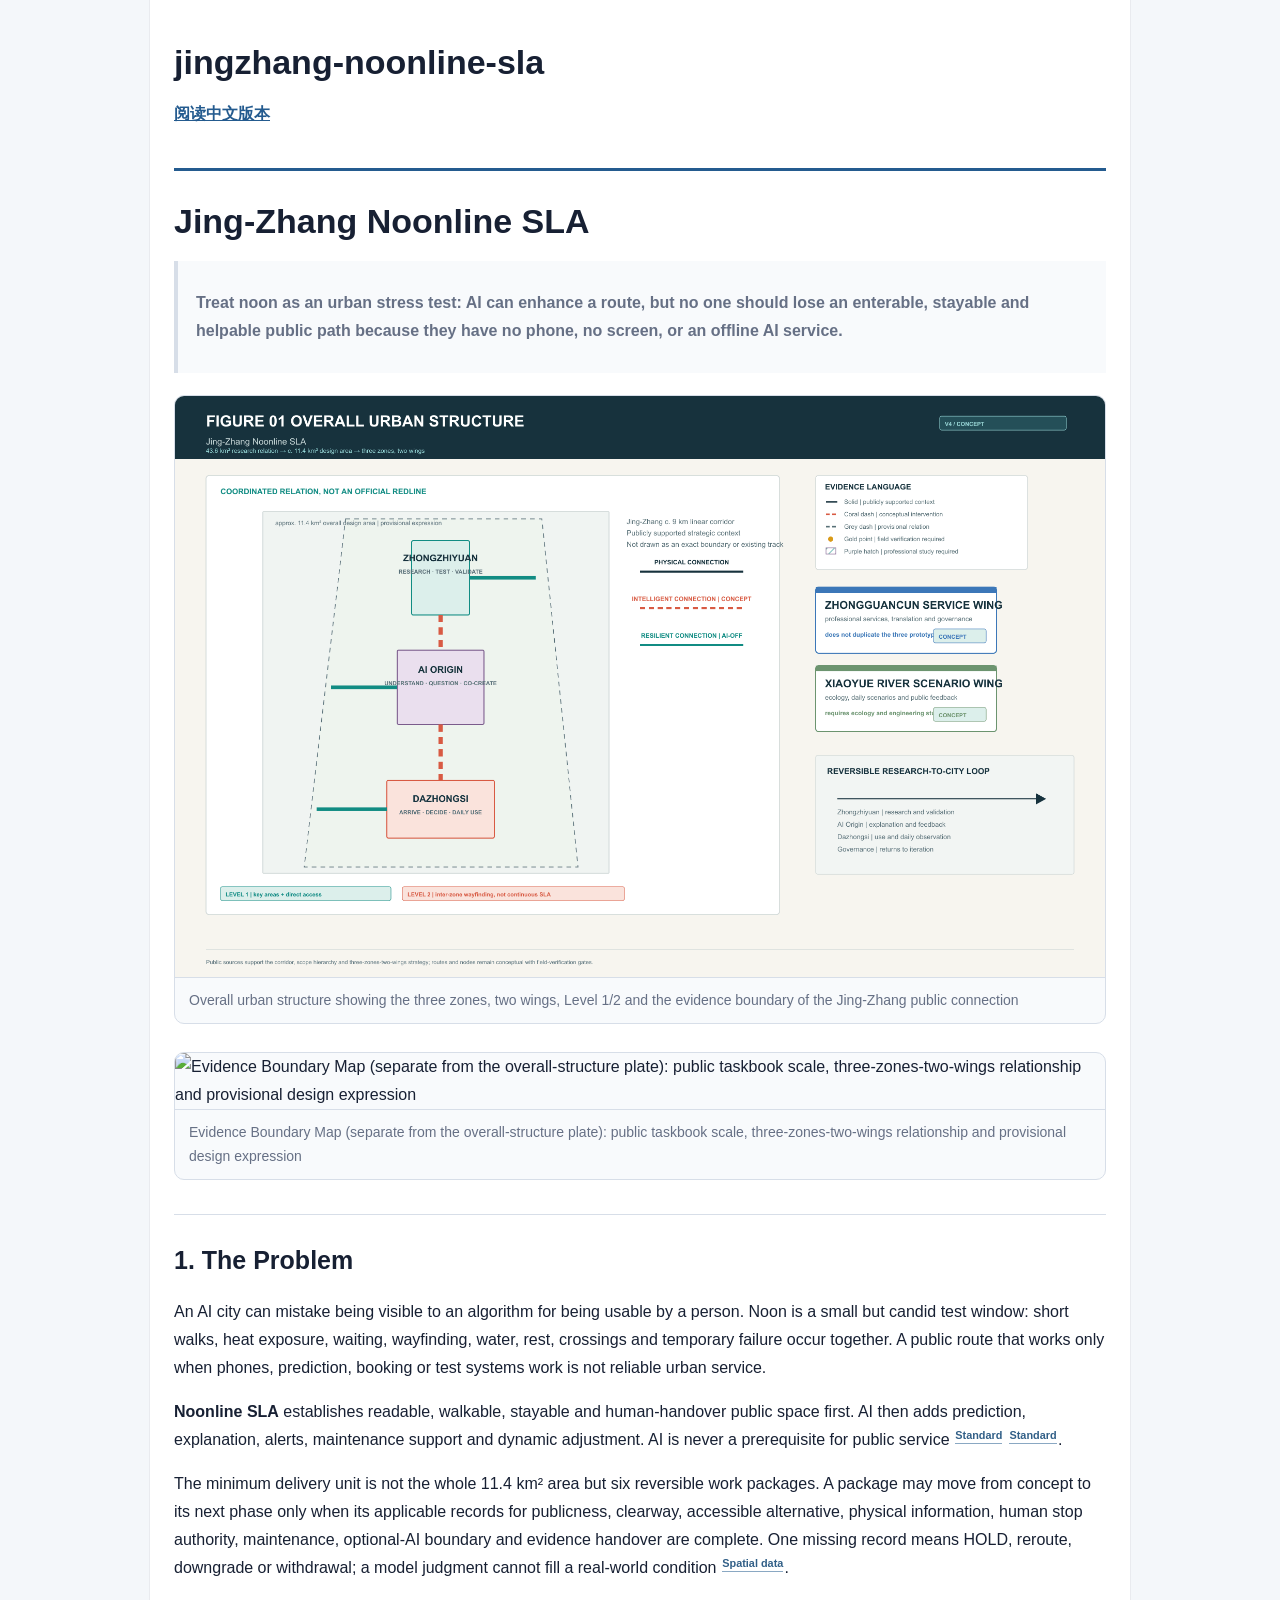
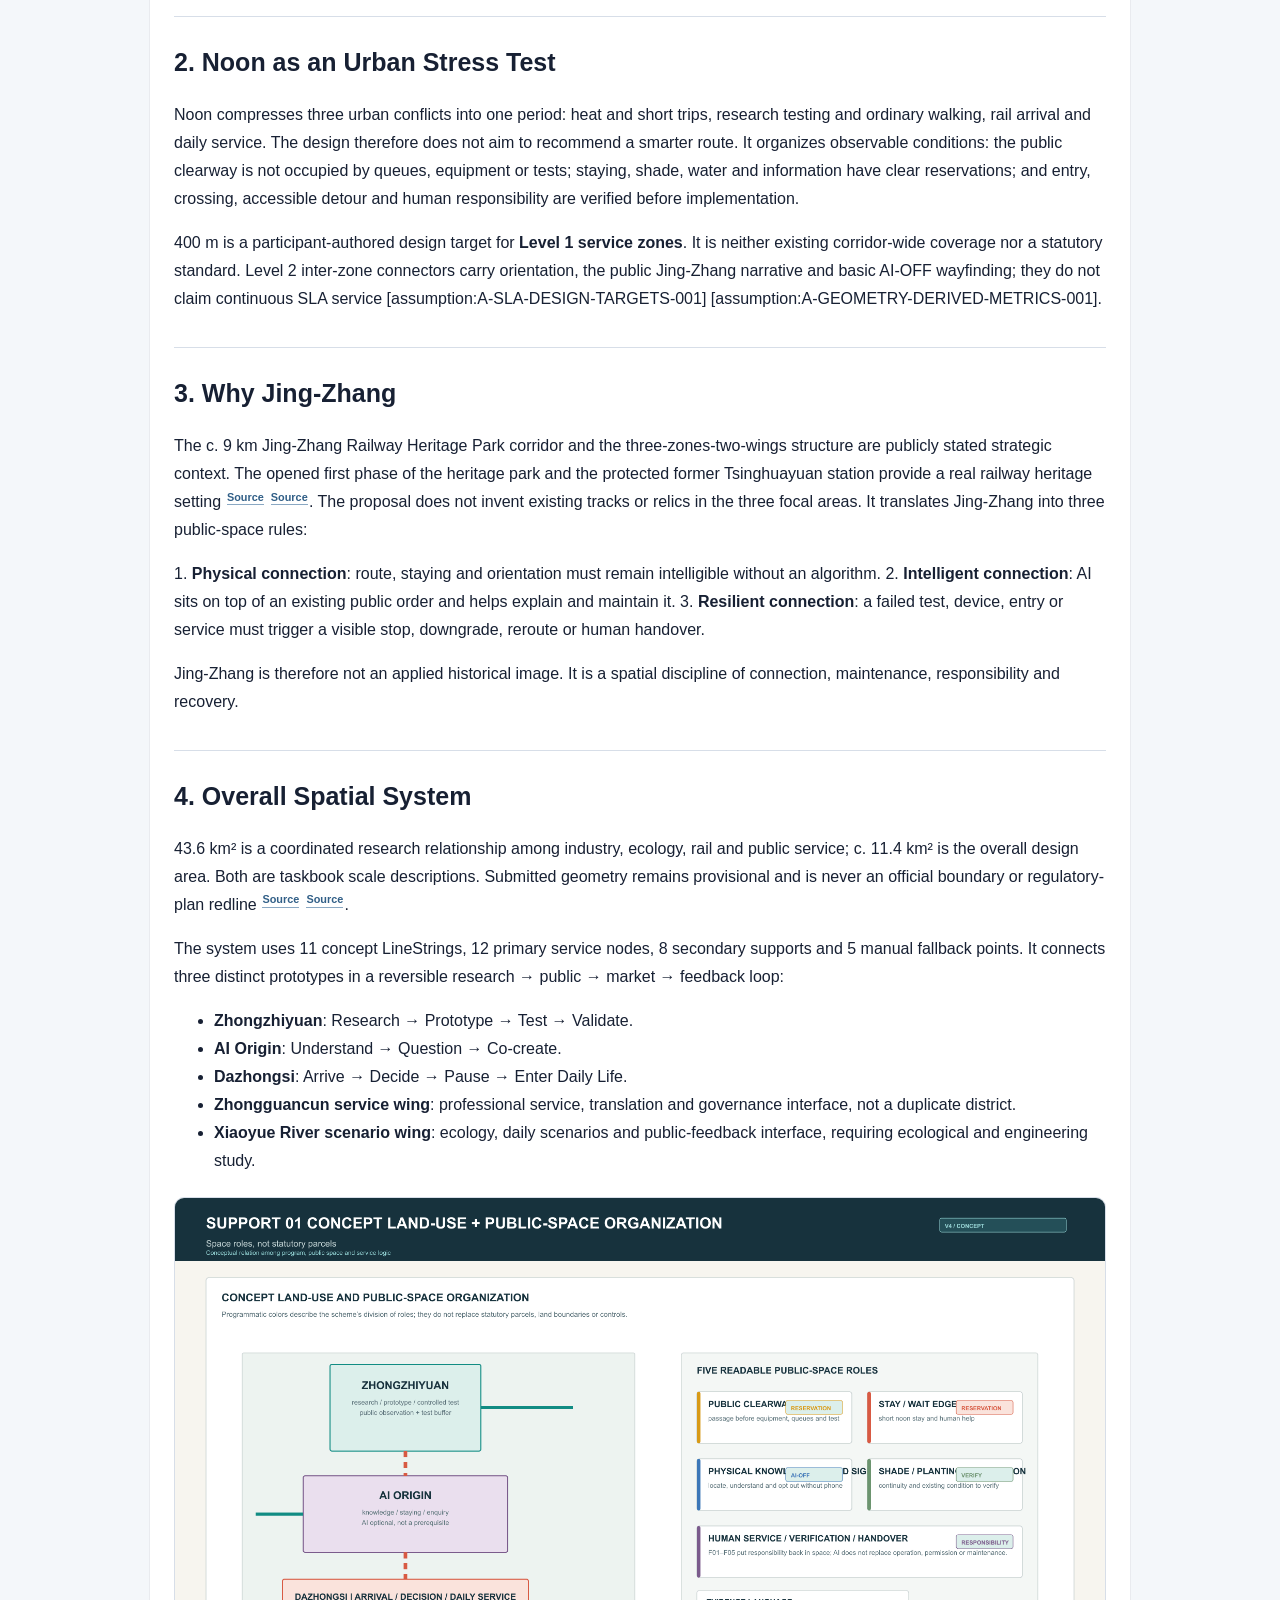
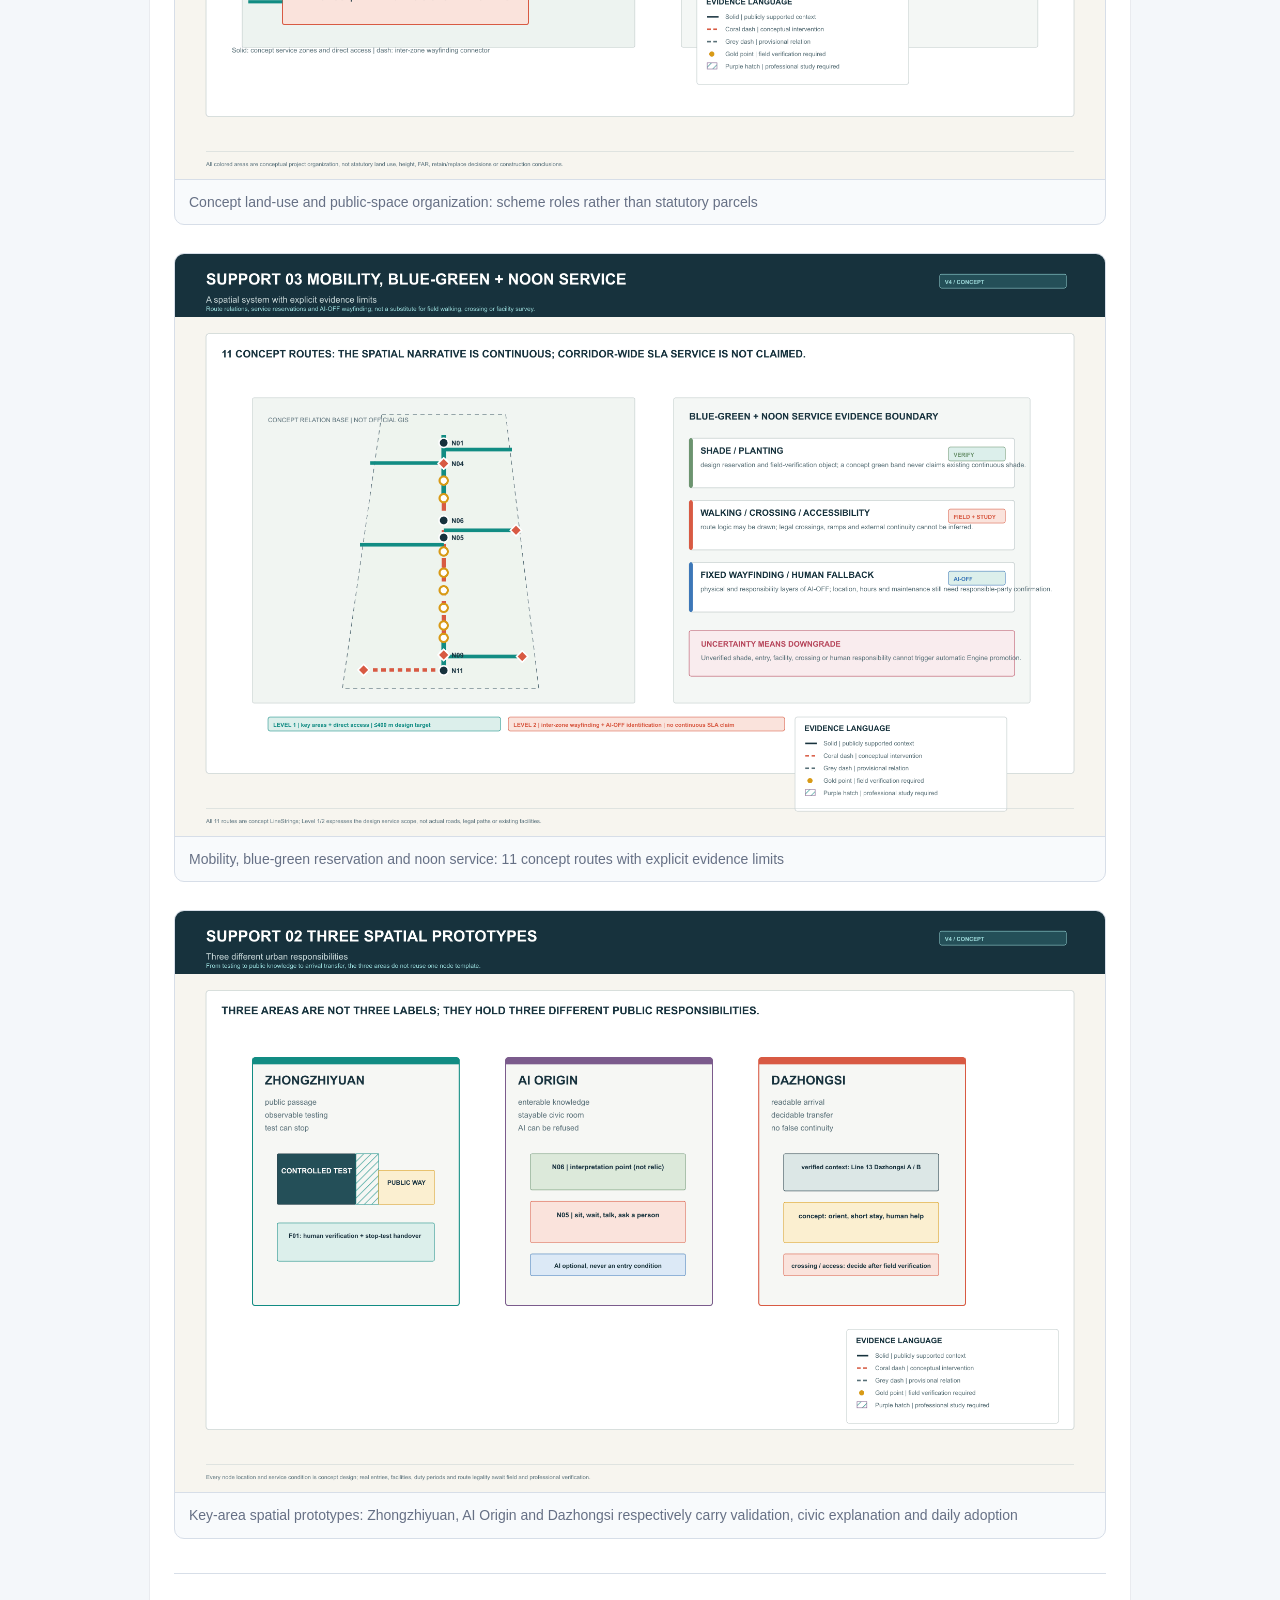
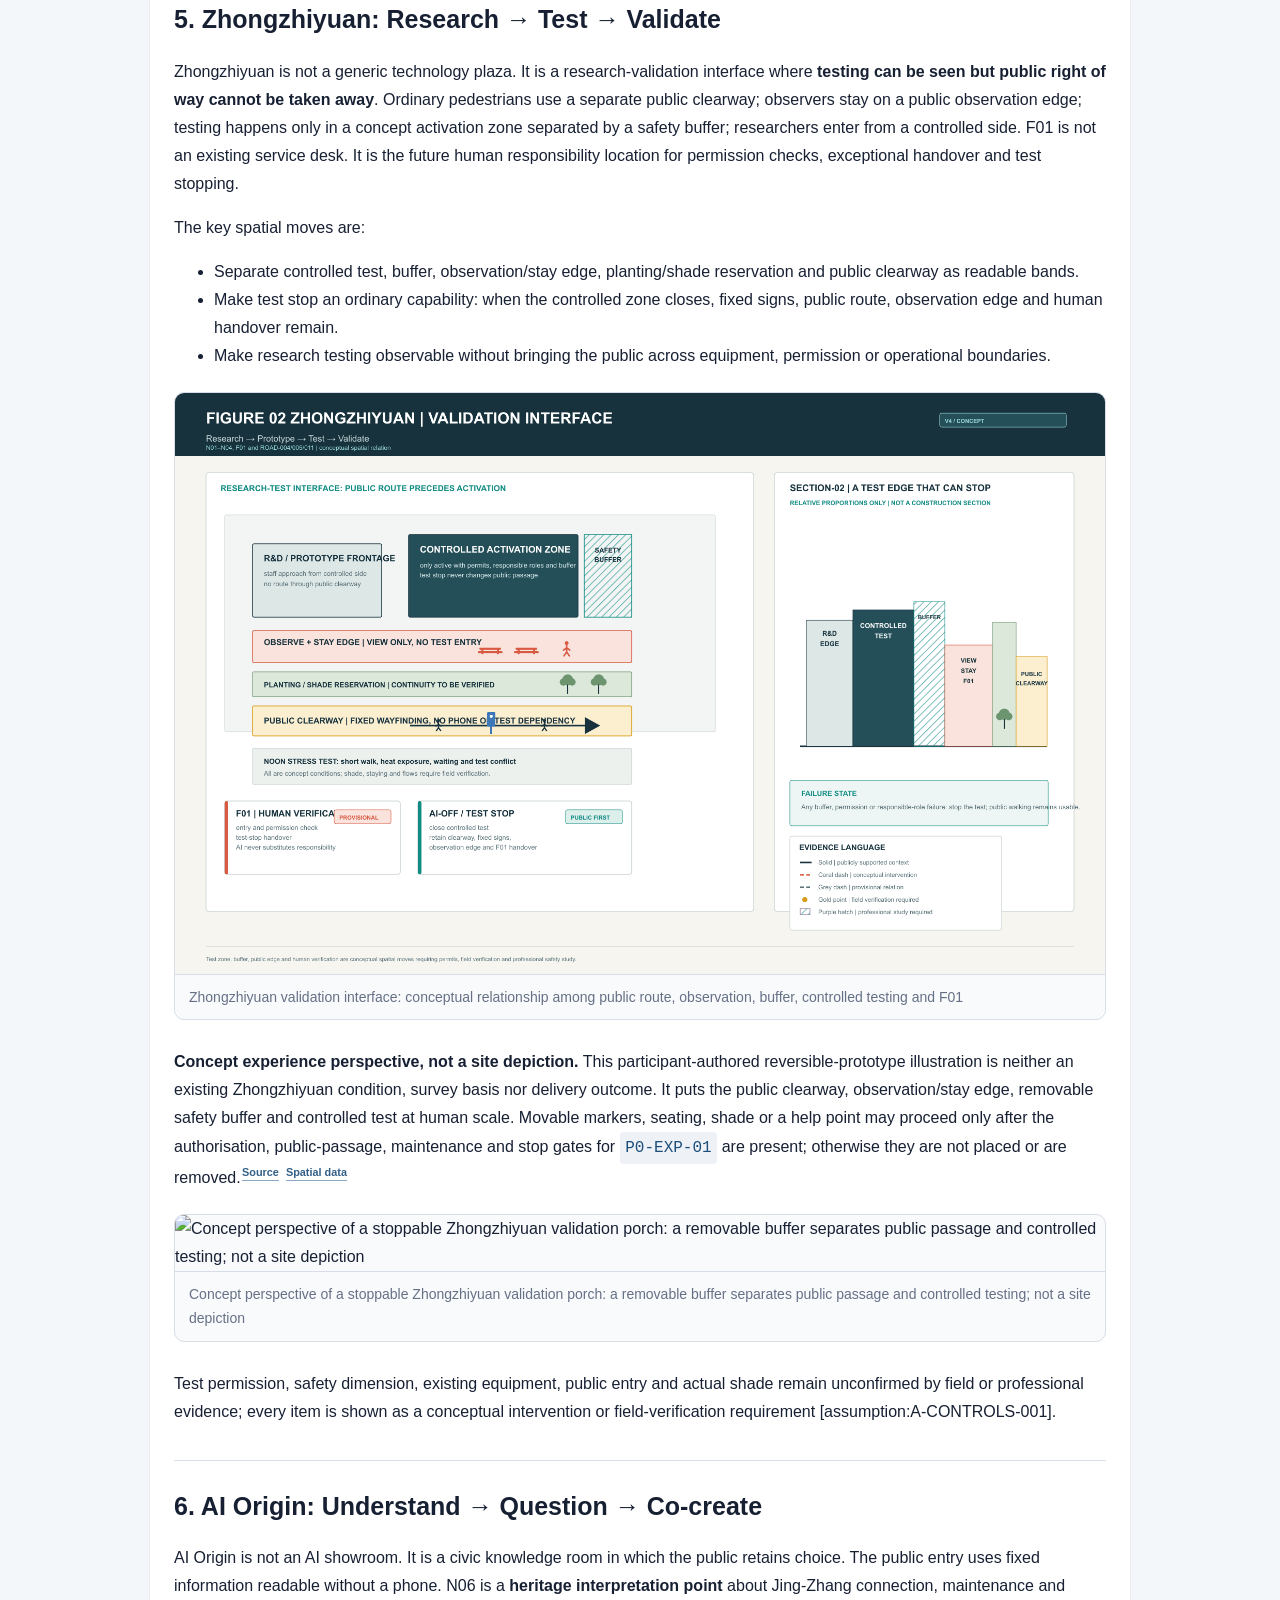
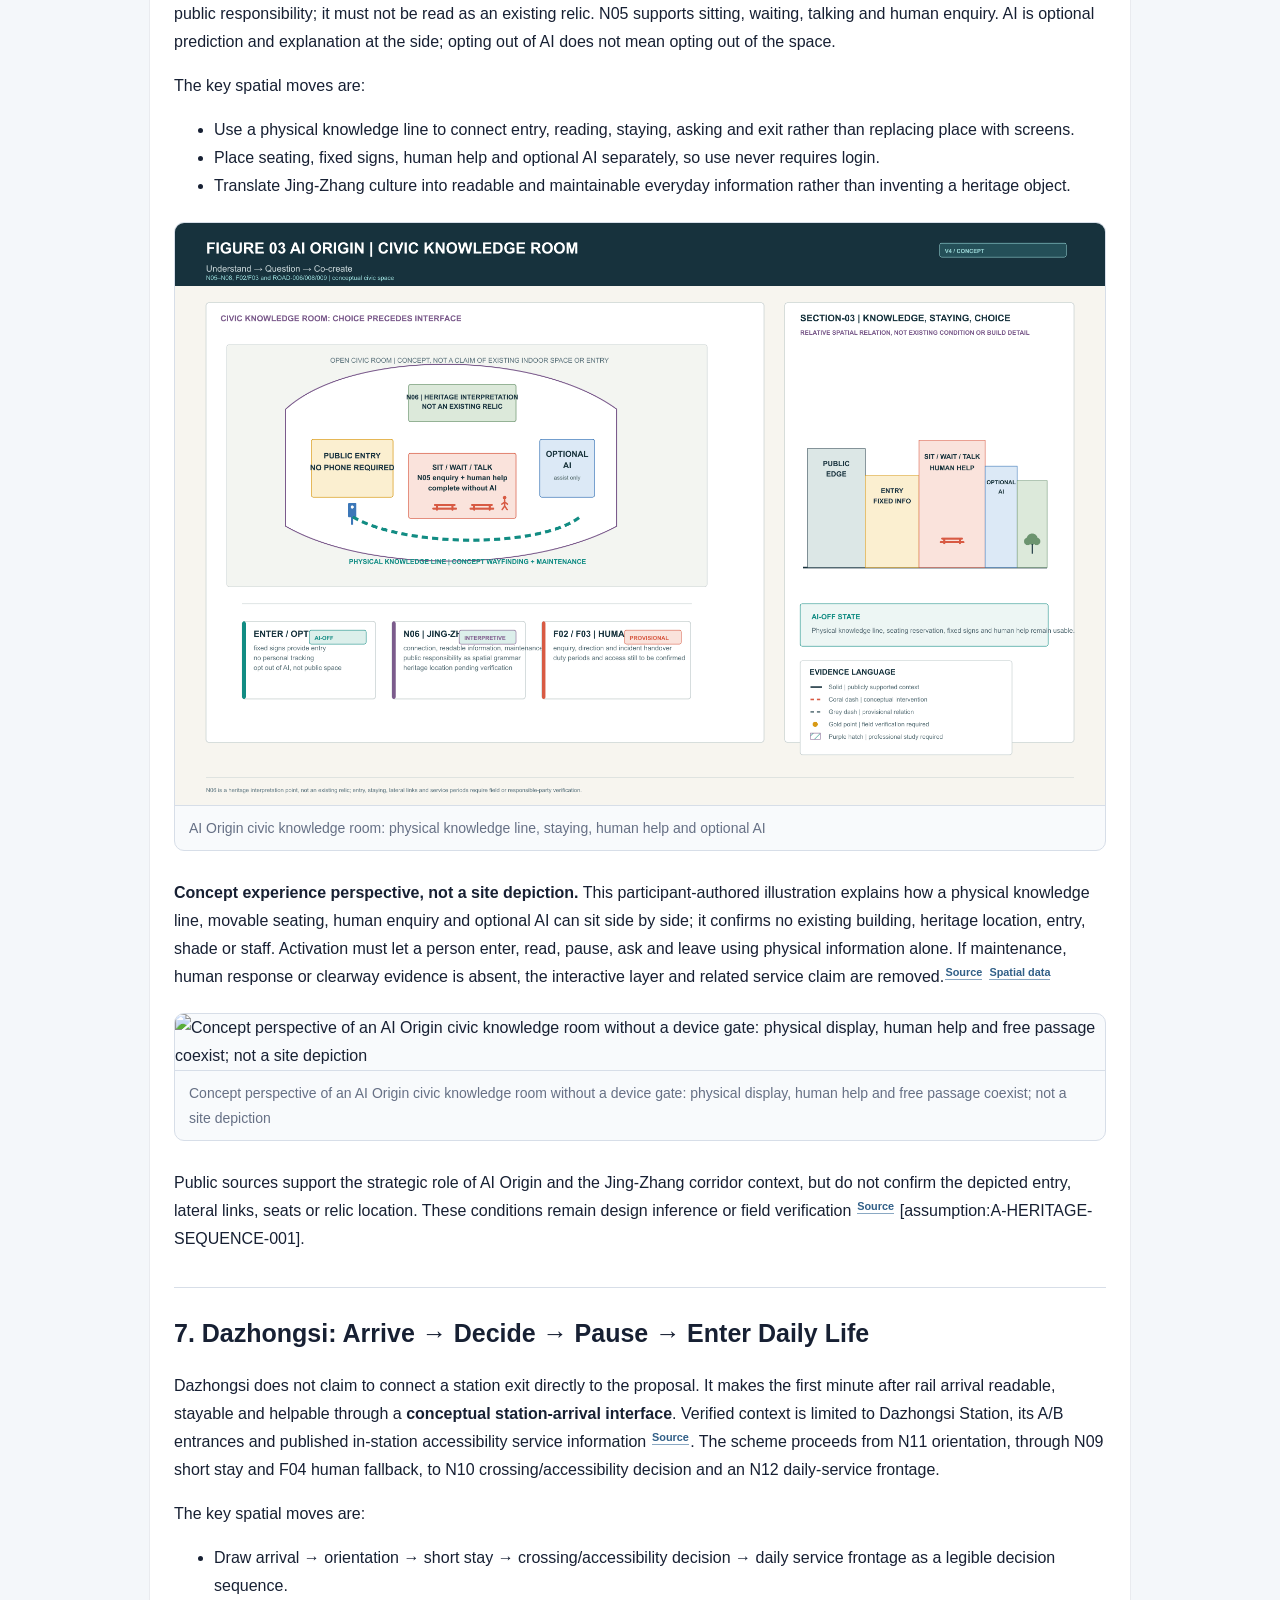
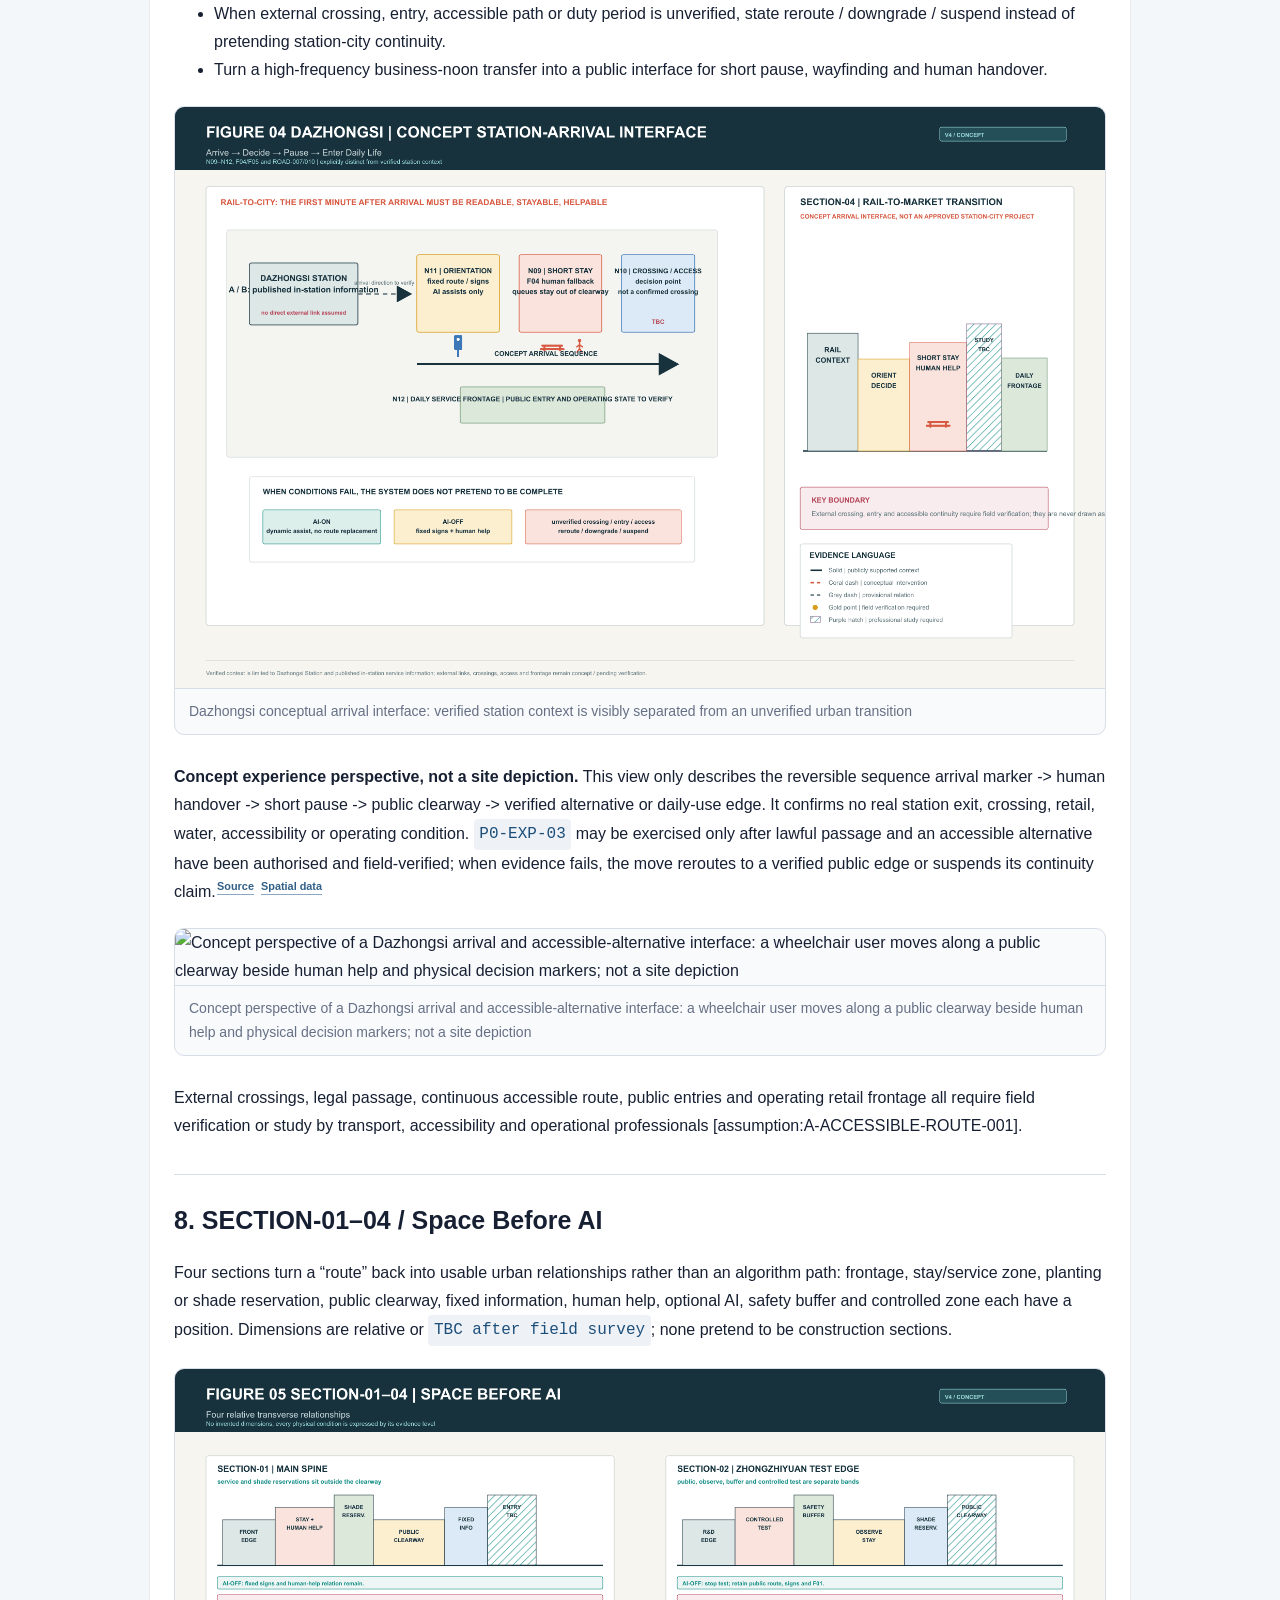
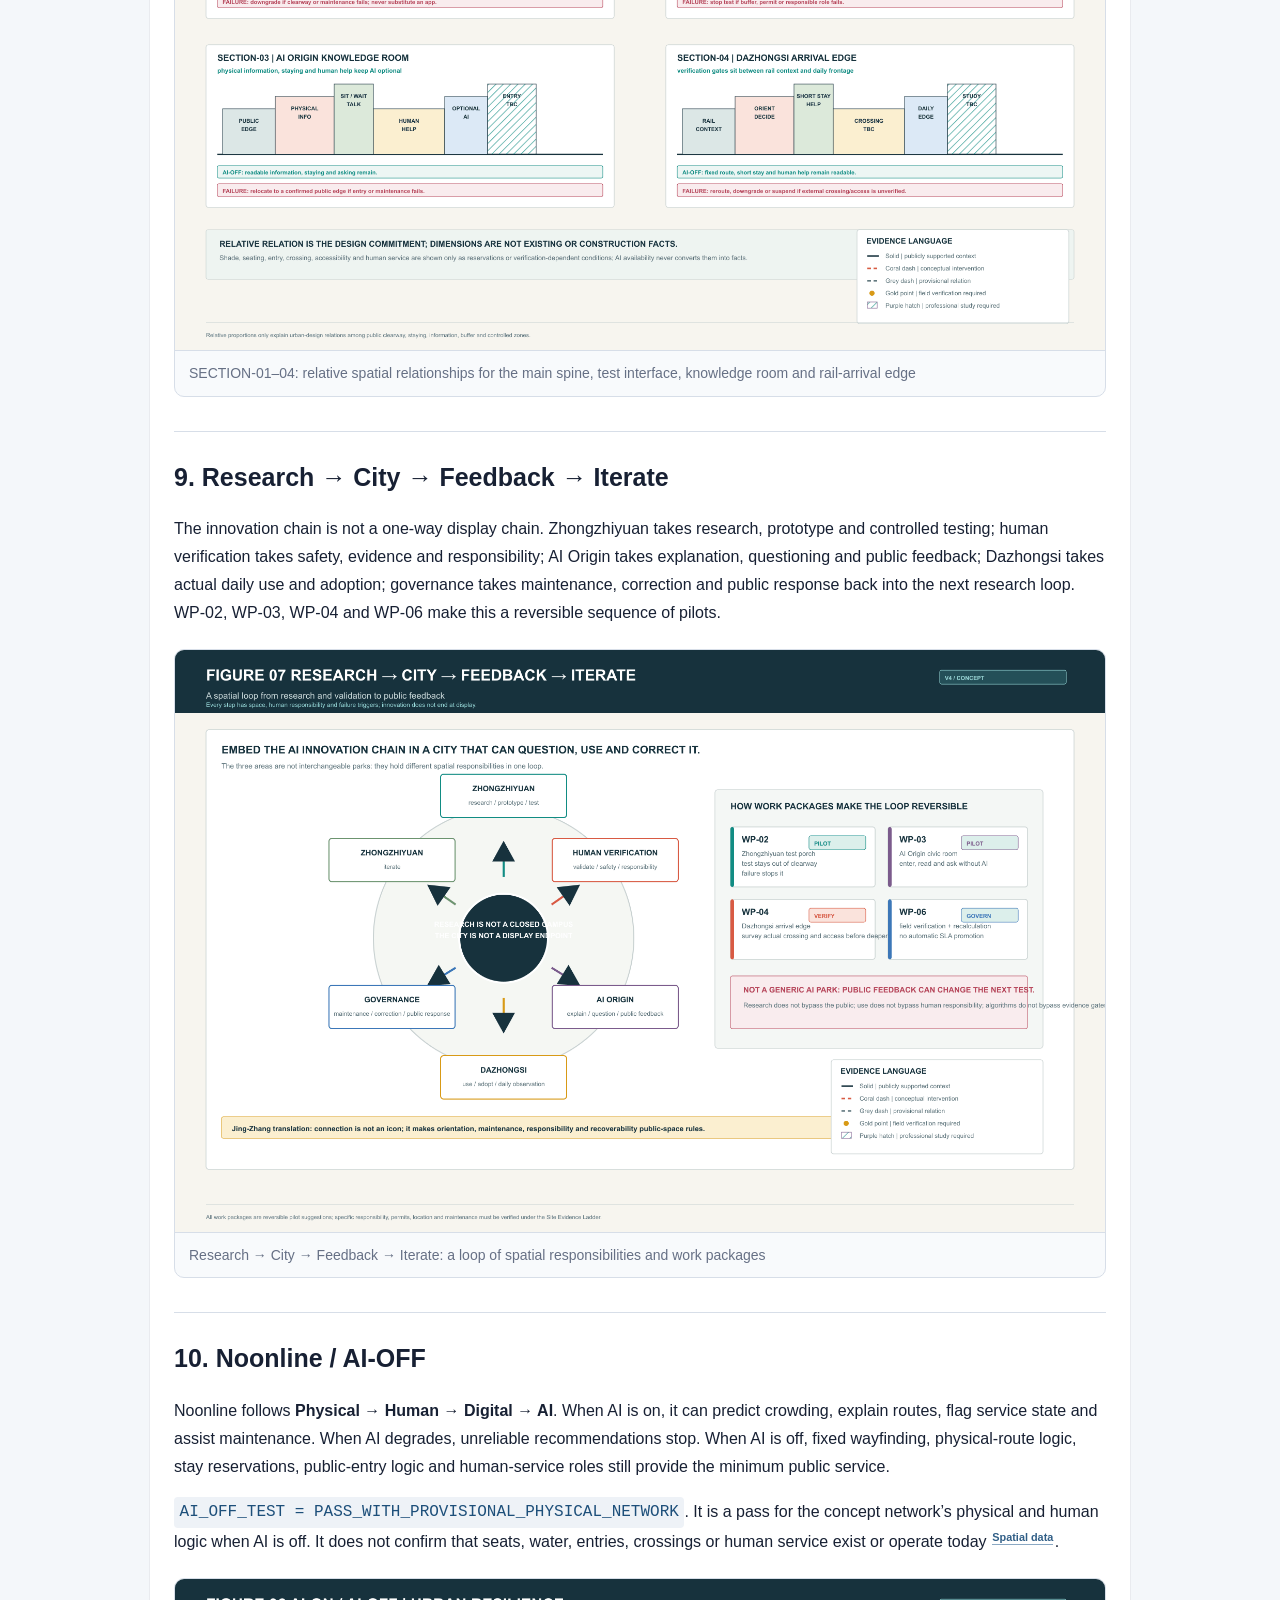
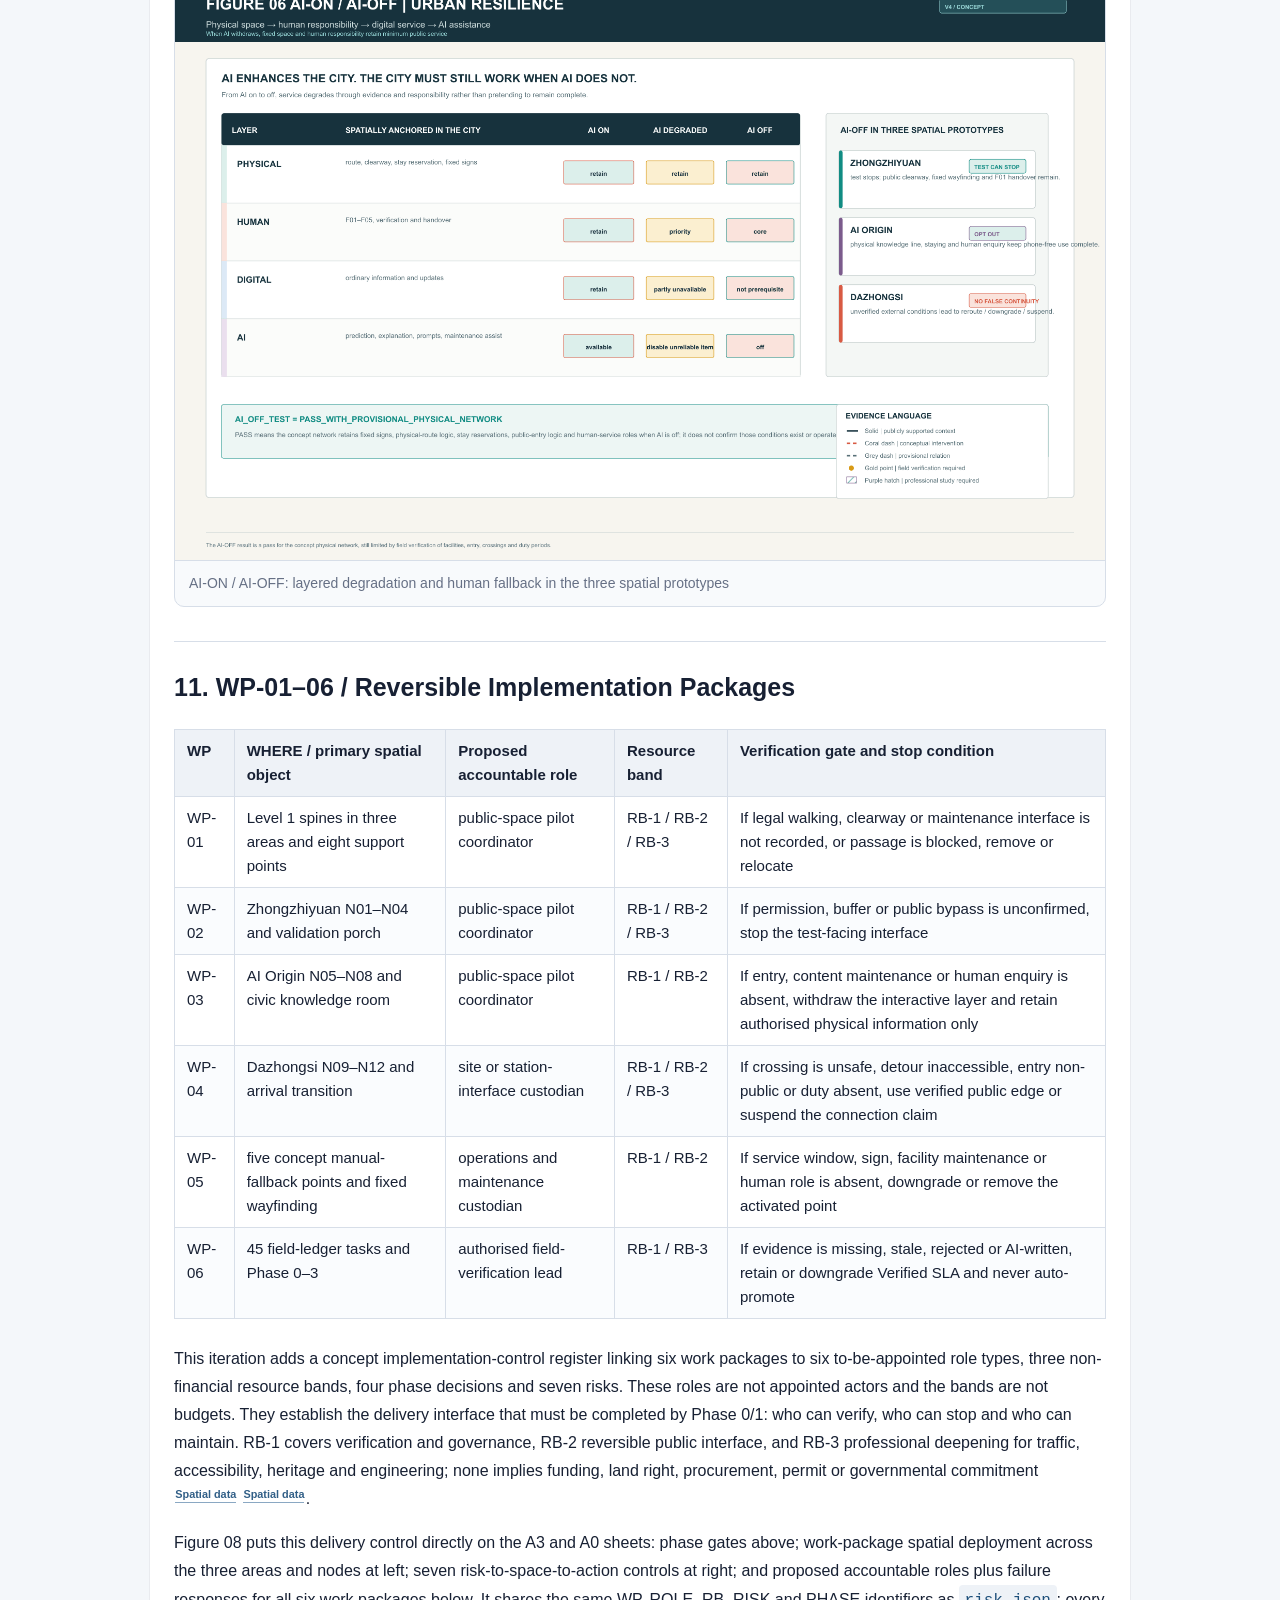
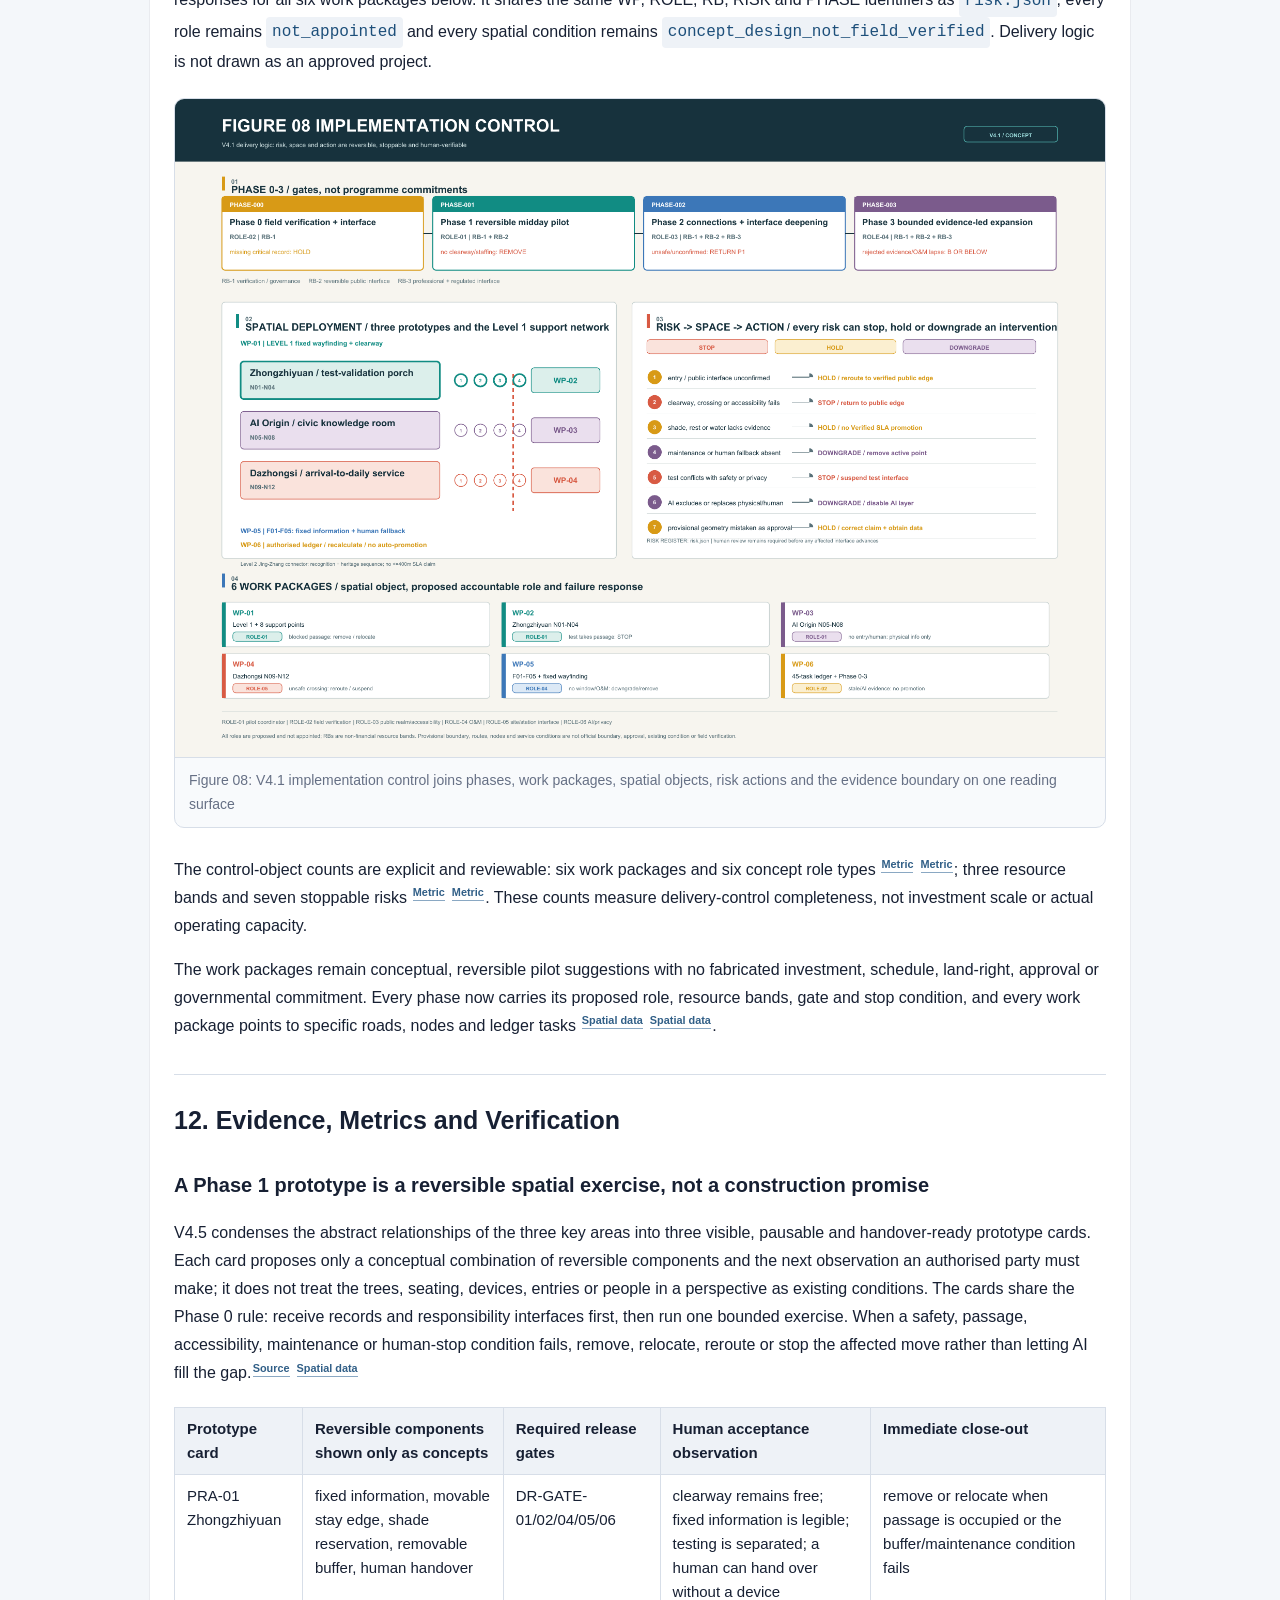
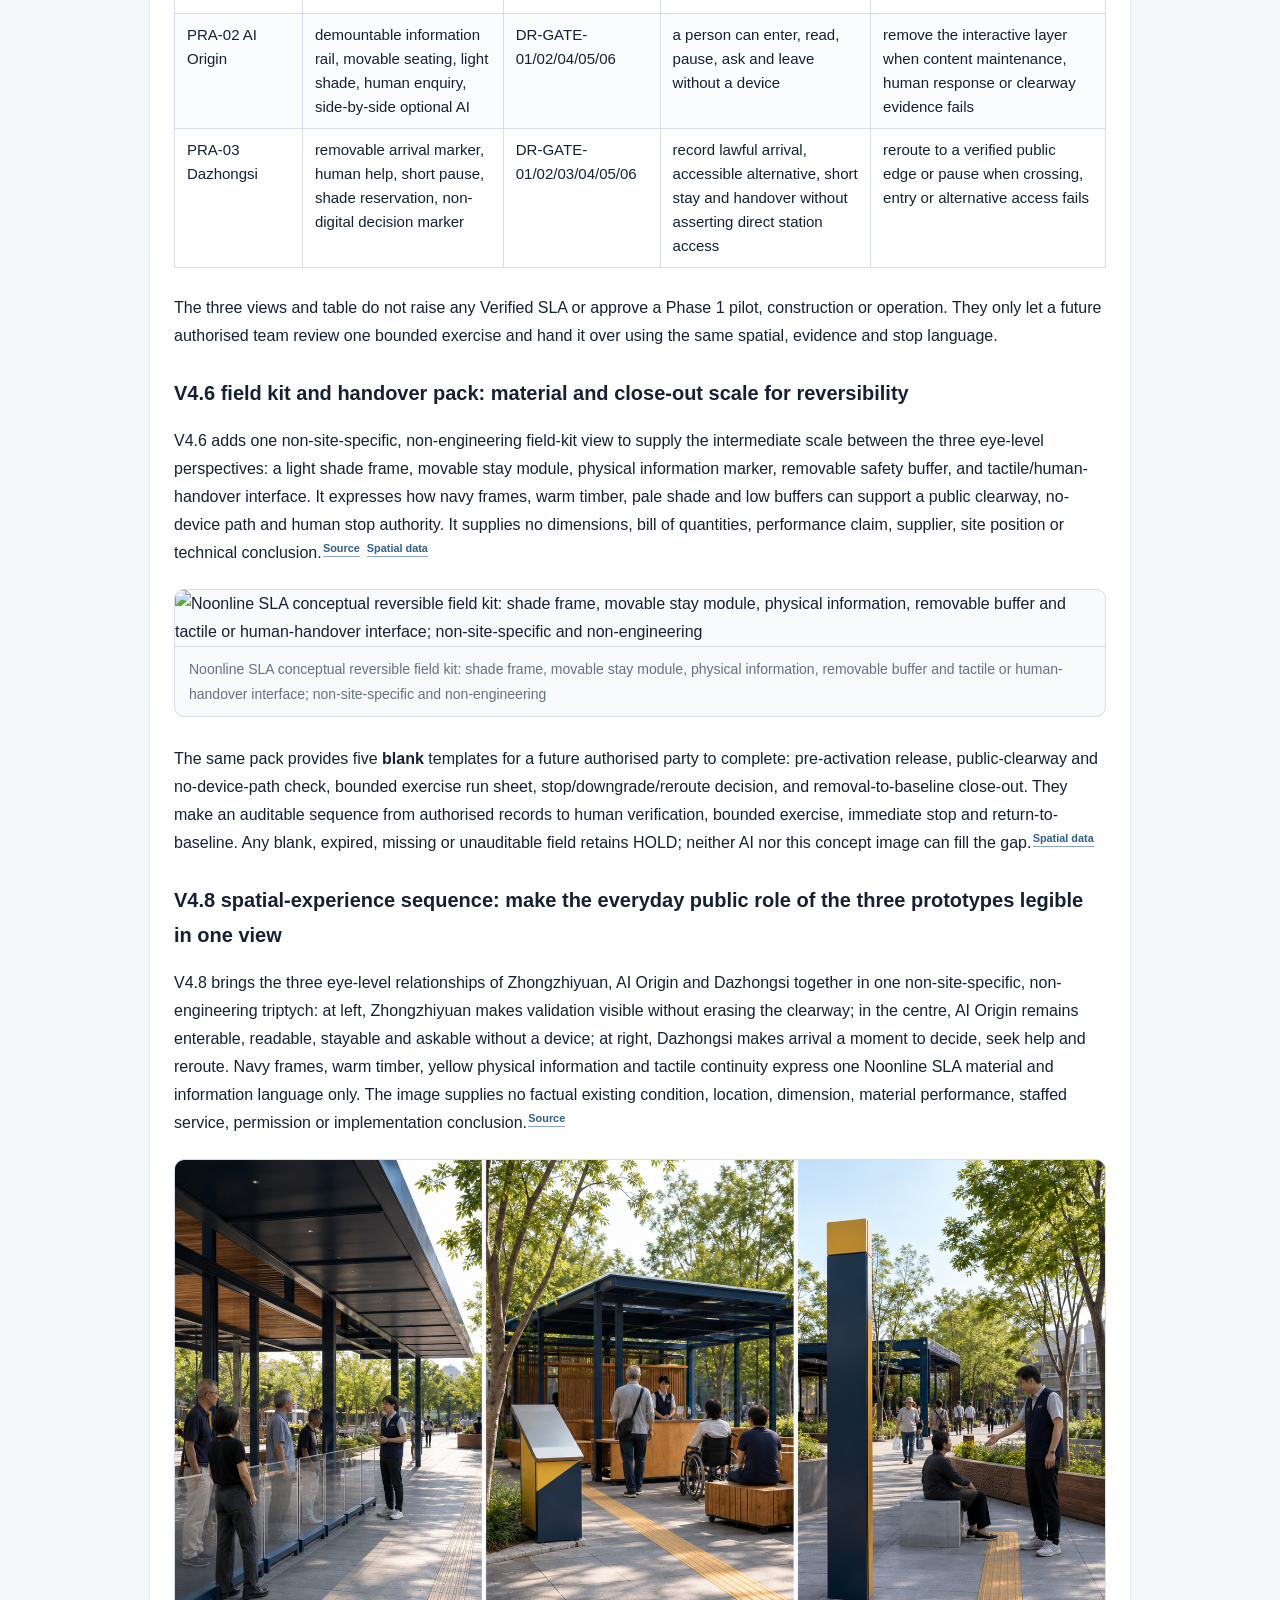
==== commit e4649044: "Add V4.8 spatial experience visual" ====
--- a/submissions/Rainyy-Yan/jingzhang-noonline-sla/report/proposal.en.html
+++ b/submissions/Rainyy-Yan/jingzhang-noonline-sla/report/proposal.en.html
@@ -1,250 +1,288 @@
-<!doctype html>
-<html lang="en">
-<head>
-<meta charset="utf-8">
-<meta name="viewport" content="width=device-width, initial-scale=1">
-<title>jingzhang-noonline-sla - proposal report</title>
-<style>
-:root {
-  --ink: #172033;
-  --muted: #667085;
-  --line: #d7dee8;
-  --paper: #ffffff;
-  --bg: #f4f7fa;
-  --accent: #245b8f;
-}
-* { box-sizing: border-box; }
-body {
-  margin: 0;
-  font-family: -apple-system, BlinkMacSystemFont, "PingFang SC", "Microsoft YaHei", "Noto Sans CJK SC", sans-serif;
-  color: var(--ink);
-  background: var(--bg);
-  line-height: 1.75;
-}
-main {
-  max-width: 980px;
-  margin: 0 auto;
-  padding: 42px 24px 72px;
-  background: var(--paper);
-  min-height: 100vh;
-  box-shadow: 0 0 0 1px rgba(23, 32, 51, 0.05);
-}
-.hero {
-  border-bottom: 3px solid var(--accent);
-  padding-bottom: 24px;
-  margin-bottom: 30px;
-}
-h1 { font-size: 34px; line-height: 1.22; margin: 0 0 10px; }
-h2 { font-size: 25px; margin: 34px 0 12px; border-top: 1px solid var(--line); padding-top: 24px; }
-h3 { font-size: 20px; margin: 26px 0 10px; }
-p, li { font-size: 16px; }
-blockquote {
-  margin: 18px 0;
-  padding: 12px 18px;
-  border-left: 4px solid var(--line);
-  color: var(--muted);
-  background: #f8fafc;
-}
-code {
-  background: #eef2f7;
-  color: #1d4f7a;
-  padding: 0.1em 0.35em;
-  border-radius: 4px;
-}
-.summary { color: var(--muted); font-size: 17px; }
-.translation-link a { color: var(--accent); font-weight: 700; }
-.proposal-table { margin: 20px 0 26px; overflow-x: auto; }
-.proposal-table table {
-  border-collapse: collapse;
-  width: 100%;
-  min-width: 520px;
-  font-size: 15px;
-}
-.proposal-table th, .proposal-table td {
-  border: 1px solid var(--line);
-  padding: 9px 12px;
-  text-align: left;
-  vertical-align: top;
-  line-height: 1.6;
-}
-.proposal-table th { background: #eef2f7; color: var(--ink); font-weight: 700; }
-.proposal-table tbody tr:nth-child(even) { background: #fafcfe; }
-.proposal-table .align-center { text-align: center; }
-.proposal-table .align-right { text-align: right; }
-.proposal-figure {
-  margin: 22px 0 28px;
-  border: 1px solid var(--line);
-  border-radius: 10px;
-  overflow: hidden;
-  background: #f8fafc;
-}
-.proposal-figure img {
-  display: block;
-  width: 100%;
-  height: auto;
-}
-.proposal-figure figcaption {
-  padding: 10px 14px;
-  color: var(--muted);
-  border-top: 1px solid var(--line);
-  font-size: 14px;
-}
-.evidence {
-  display: inline-flex;
-  align-items: center;
-  white-space: nowrap;
-  margin: 0 0.12em;
-  border-bottom: 1px solid #8aa8c3;
-  color: #315f87;
-  font-size: 0.68em;
-  font-weight: 650;
-  line-height: 1.35;
-  vertical-align: super;
-}
-@media (max-width: 720px) {
-  main { padding: 26px 16px 52px; }
-  h1 { font-size: 26px; }
-  h2 { font-size: 21px; }
-}
-</style>
-</head>
-<body>
-<main>
-<section class="hero">
-<h1>jingzhang-noonline-sla</h1>
-<p class="summary"></p>
-<p class="translation-link"><a href="proposal.html">阅读中文版本</a></p>
-</section>
-<h1>Jing-Zhang Noonline SLA</h1>
-<blockquote><p><strong>Treat noon as an urban stress test: AI can enhance a route, but no one should lose an enterable, stayable and helpable public path because they have no phone, no screen, or an offline AI service.</strong></p></blockquote>
-<figure class="proposal-figure"><img src="../assets/figures/v4-figure-01-overall-urban-structure.en.png" alt="Overall urban structure showing the three zones, two wings, Level 1/2 and the evidence boundary of the Jing-Zhang public connection"><figcaption>Overall urban structure showing the three zones, two wings, Level 1/2 and the evidence boundary of the Jing-Zhang public connection</figcaption></figure>
-<figure class="proposal-figure"><img src="../assets/figures/site-overview.en.png" alt="Evidence Boundary Map (separate from the overall-structure plate): public taskbook scale, three-zones-two-wings relationship and provisional design expression"><figcaption>Evidence Boundary Map (separate from the overall-structure plate): public taskbook scale, three-zones-two-wings relationship and provisional design expression</figcaption></figure>
-<h2>1. The Problem</h2>
-<p>An AI city can mistake being visible to an algorithm for being usable by a person. Noon is a small but candid test window: short walks, heat exposure, waiting, wayfinding, water, rest, crossings and temporary failure occur together. A public route that works only when phones, prediction, booking or test systems work is not reliable urban service.</p>
-<p><strong>Noonline SLA</strong> establishes readable, walkable, stayable and human-handover public space first. AI then adds prediction, explanation, alerts, maintenance support and dynamic adjustment. AI is never a prerequisite for public service <sup class="evidence evidence-standard" data-evidence-kind="standard" data-evidence-value="PROJECT-AGENT-OPEN-CALL-TASKBOOK" title="Standard: PROJECT-AGENT-OPEN-CALL-TASKBOOK">Standard</sup> <sup class="evidence evidence-standard" data-evidence-kind="standard" data-evidence-value="BARRIER-FREE-ENVIRONMENT-LAW" title="Standard: BARRIER-FREE-ENVIRONMENT-LAW">Standard</sup>.</p>
-<h2>2. Noon as an Urban Stress Test</h2>
-<p>Noon compresses three urban conflicts into one period: heat and short trips, research testing and ordinary walking, rail arrival and daily service. The design therefore does not aim to recommend a smarter route. It organizes observable conditions: the public clearway is not occupied by queues, equipment or tests; staying, shade, water and information have clear reservations; and entry, crossing, accessible detour and human responsibility are verified before implementation.</p>
-<p>400 m is a participant-authored design target for <strong>Level 1 service zones</strong>. It is neither existing corridor-wide coverage nor a statutory standard. Level 2 inter-zone connectors carry orientation, the public Jing-Zhang narrative and basic AI-OFF wayfinding; they do not claim continuous SLA service [assumption:A-SLA-DESIGN-TARGETS-001] [assumption:A-GEOMETRY-DERIVED-METRICS-001].</p>
-<h2>3. Why Jing-Zhang</h2>
-<p>The c. 9 km Jing-Zhang Railway Heritage Park corridor and the three-zones-two-wings structure are publicly stated strategic context. The opened first phase of the heritage park and the protected former Tsinghuayuan station provide a real railway heritage setting <sup class="evidence evidence-source" data-evidence-kind="source" data-evidence-value="EXT-SRC-JINGZHANG-PARK-20230630" title="Source: EXT-SRC-JINGZHANG-PARK-20230630">Source</sup> <sup class="evidence evidence-source" data-evidence-kind="source" data-evidence-value="EXT-SRC-QINGHUAYUAN-STATION-20260214" title="Source: EXT-SRC-QINGHUAYUAN-STATION-20260214">Source</sup>. The proposal does not invent existing tracks or relics in the three focal areas. It translates Jing-Zhang into three public-space rules:</p>
-<p>1. <strong>Physical connection</strong>: route, staying and orientation must remain intelligible without an algorithm. 2. <strong>Intelligent connection</strong>: AI sits on top of an existing public order and helps explain and maintain it. 3. <strong>Resilient connection</strong>: a failed test, device, entry or service must trigger a visible stop, downgrade, reroute or human handover.</p>
-<p>Jing-Zhang is therefore not an applied historical image. It is a spatial discipline of connection, maintenance, responsibility and recovery.</p>
-<h2>4. Overall Spatial System</h2>
-<p>43.6 km² is a coordinated research relationship among industry, ecology, rail and public service; c. 11.4 km² is the overall design area. Both are taskbook scale descriptions. Submitted geometry remains provisional and is never an official boundary or regulatory-plan redline <sup class="evidence evidence-source" data-evidence-kind="source" data-evidence-value="DATA-SRC-OFFICIAL-ANNOUNCEMENT-20260509" title="Source: DATA-SRC-OFFICIAL-ANNOUNCEMENT-20260509">Source</sup> <sup class="evidence evidence-source" data-evidence-kind="source" data-evidence-value="DATA-SRC-PROVISIONAL-BOUNDARIES-20260605" title="Source: DATA-SRC-PROVISIONAL-BOUNDARIES-20260605">Source</sup>.</p>
-<p>The system uses 11 concept LineStrings, 12 primary service nodes, 8 secondary supports and 5 manual fallback points. It connects three distinct prototypes in a reversible research → public → market → feedback loop:</p>
-<ul>
-<li><strong>Zhongzhiyuan</strong>: Research → Prototype → Test → Validate.</li>
-<li><strong>AI Origin</strong>: Understand → Question → Co-create.</li>
-<li><strong>Dazhongsi</strong>: Arrive → Decide → Pause → Enter Daily Life.</li>
-<li><strong>Zhongguancun service wing</strong>: professional service, translation and governance interface, not a duplicate district.</li>
-<li><strong>Xiaoyue River scenario wing</strong>: ecology, daily scenarios and public-feedback interface, requiring ecological and engineering study.</li>
-</ul>
-<figure class="proposal-figure"><img src="../assets/figures/land-use-structure.en.png" alt="Concept land-use and public-space organization: scheme roles rather than statutory parcels"><figcaption>Concept land-use and public-space organization: scheme roles rather than statutory parcels</figcaption></figure>
-<figure class="proposal-figure"><img src="../assets/figures/mobility-bluegreen.en.png" alt="Mobility, blue-green reservation and noon service: 11 concept routes with explicit evidence limits"><figcaption>Mobility, blue-green reservation and noon service: 11 concept routes with explicit evidence limits</figcaption></figure>
-<figure class="proposal-figure"><img src="../assets/figures/key-areas.en.png" alt="Key-area spatial prototypes: Zhongzhiyuan, AI Origin and Dazhongsi respectively carry validation, civic explanation and daily adoption"><figcaption>Key-area spatial prototypes: Zhongzhiyuan, AI Origin and Dazhongsi respectively carry validation, civic explanation and daily adoption</figcaption></figure>
-<h2>5. Zhongzhiyuan: Research → Test → Validate</h2>
-<p>Zhongzhiyuan is not a generic technology plaza. It is a research-validation interface where <strong>testing can be seen but public right of way cannot be taken away</strong>. Ordinary pedestrians use a separate public clearway; observers stay on a public observation edge; testing happens only in a concept activation zone separated by a safety buffer; researchers enter from a controlled side. F01 is not an existing service desk. It is the future human responsibility location for permission checks, exceptional handover and test stopping.</p>
-<p>The key spatial moves are:</p>
-<ul>
-<li>Separate controlled test, buffer, observation/stay edge, planting/shade reservation and public clearway as readable bands.</li>
-<li>Make test stop an ordinary capability: when the controlled zone closes, fixed signs, public route, observation edge and human handover remain.</li>
-<li>Make research testing observable without bringing the public across equipment, permission or operational boundaries.</li>
-</ul>
-<figure class="proposal-figure"><img src="../assets/figures/v4-figure-02-zhongzhiyuan.en.png" alt="Zhongzhiyuan validation interface: conceptual relationship among public route, observation, buffer, controlled testing and F01"><figcaption>Zhongzhiyuan validation interface: conceptual relationship among public route, observation, buffer, controlled testing and F01</figcaption></figure>
-<p>Test permission, safety dimension, existing equipment, public entry and actual shade remain unconfirmed by field or professional evidence; every item is shown as a conceptual intervention or field-verification requirement [assumption:A-CONTROLS-001].</p>
-<h2>6. AI Origin: Understand → Question → Co-create</h2>
-<p>AI Origin is not an AI showroom. It is a civic knowledge room in which the public retains choice. The public entry uses fixed information readable without a phone. N06 is a <strong>heritage interpretation point</strong> about Jing-Zhang connection, maintenance and public responsibility; it must not be read as an existing relic. N05 supports sitting, waiting, talking and human enquiry. AI is optional prediction and explanation at the side; opting out of AI does not mean opting out of the space.</p>
-<p>The key spatial moves are:</p>
-<ul>
-<li>Use a physical knowledge line to connect entry, reading, staying, asking and exit rather than replacing place with screens.</li>
-<li>Place seating, fixed signs, human help and optional AI separately, so use never requires login.</li>
-<li>Translate Jing-Zhang culture into readable and maintainable everyday information rather than inventing a heritage object.</li>
-</ul>
-<figure class="proposal-figure"><img src="../assets/figures/v4-figure-03-ai-origin.en.png" alt="AI Origin civic knowledge room: physical knowledge line, staying, human help and optional AI"><figcaption>AI Origin civic knowledge room: physical knowledge line, staying, human help and optional AI</figcaption></figure>
-<p>Public sources support the strategic role of AI Origin and the Jing-Zhang corridor context, but do not confirm the depicted entry, lateral links, seats or relic location. These conditions remain design inference or field verification <sup class="evidence evidence-source" data-evidence-kind="source" data-evidence-value="EXT-SRC-JINGZHANG-PARK-20230630" title="Source: EXT-SRC-JINGZHANG-PARK-20230630">Source</sup> [assumption:A-HERITAGE-SEQUENCE-001].</p>
-<h2>7. Dazhongsi: Arrive → Decide → Pause → Enter Daily Life</h2>
-<p>Dazhongsi does not claim to connect a station exit directly to the proposal. It makes the first minute after rail arrival readable, stayable and helpable through a <strong>conceptual station-arrival interface</strong>. Verified context is limited to Dazhongsi Station, its A/B entrances and published in-station accessibility service information <sup class="evidence evidence-source" data-evidence-kind="source" data-evidence-value="EXT-SRC-DAZHONGSI-STATION-202605" title="Source: EXT-SRC-DAZHONGSI-STATION-202605">Source</sup>. The scheme proceeds from N11 orientation, through N09 short stay and F04 human fallback, to N10 crossing/accessibility decision and an N12 daily-service frontage.</p>
-<p>The key spatial moves are:</p>
-<ul>
-<li>Draw arrival → orientation → short stay → crossing/accessibility decision → daily service frontage as a legible decision sequence.</li>
-<li>When external crossing, entry, accessible path or duty period is unverified, state reroute / downgrade / suspend instead of pretending station-city continuity.</li>
-<li>Turn a high-frequency business-noon transfer into a public interface for short pause, wayfinding and human handover.</li>
-</ul>
-<figure class="proposal-figure"><img src="../assets/figures/v4-figure-04-dazhongsi.en.png" alt="Dazhongsi conceptual arrival interface: verified station context is visibly separated from an unverified urban transition"><figcaption>Dazhongsi conceptual arrival interface: verified station context is visibly separated from an unverified urban transition</figcaption></figure>
-<p>External crossings, legal passage, continuous accessible route, public entries and operating retail frontage all require field verification or study by transport, accessibility and operational professionals [assumption:A-ACCESSIBLE-ROUTE-001].</p>
-<h2>8. SECTION-01–04 / Space Before AI</h2>
-<p>Four sections turn a “route” back into usable urban relationships rather than an algorithm path: frontage, stay/service zone, planting or shade reservation, public clearway, fixed information, human help, optional AI, safety buffer and controlled zone each have a position. Dimensions are relative or <code>TBC after field survey</code>; none pretend to be construction sections.</p>
-<figure class="proposal-figure"><img src="../assets/figures/v4-figure-05-sections-01-04.en.png" alt="SECTION-01–04: relative spatial relationships for the main spine, test interface, knowledge room and rail-arrival edge"><figcaption>SECTION-01–04: relative spatial relationships for the main spine, test interface, knowledge room and rail-arrival edge</figcaption></figure>
-<h2>9. Research → City → Feedback → Iterate</h2>
-<p>The innovation chain is not a one-way display chain. Zhongzhiyuan takes research, prototype and controlled testing; human verification takes safety, evidence and responsibility; AI Origin takes explanation, questioning and public feedback; Dazhongsi takes actual daily use and adoption; governance takes maintenance, correction and public response back into the next research loop. WP-02, WP-03, WP-04 and WP-06 make this a reversible sequence of pilots.</p>
-<figure class="proposal-figure"><img src="../assets/figures/v4-figure-07-research-city-feedback.en.png" alt="Research → City → Feedback → Iterate: a loop of spatial responsibilities and work packages"><figcaption>Research → City → Feedback → Iterate: a loop of spatial responsibilities and work packages</figcaption></figure>
-<h2>10. Noonline / AI-OFF</h2>
-<p>Noonline follows <strong>Physical → Human → Digital → AI</strong>. When AI is on, it can predict crowding, explain routes, flag service state and assist maintenance. When AI degrades, unreliable recommendations stop. When AI is off, fixed wayfinding, physical-route logic, stay reservations, public-entry logic and human-service roles still provide the minimum public service.</p>
-<p><code>AI_OFF_TEST = PASS_WITH_PROVISIONAL_PHYSICAL_NETWORK</code>. It is a pass for the concept network’s physical and human logic when AI is off. It does not confirm that seats, water, entries, crossings or human service exist or operate today <sup class="evidence evidence-data" data-evidence-kind="data" data-evidence-value="visual/assets/noonline-sla-test-results.json#AI_OFF_TEST" title="Spatial data: visual/assets/noonline-sla-test-results.json#AI_OFF_TEST">Spatial data</sup>.</p>
-<figure class="proposal-figure"><img src="../assets/figures/v4-figure-06-ai-on-off-resilience.en.png" alt="AI-ON / AI-OFF: layered degradation and human fallback in the three spatial prototypes"><figcaption>AI-ON / AI-OFF: layered degradation and human fallback in the three spatial prototypes</figcaption></figure>
-<h2>11. WP-01–06 / Reversible Implementation Packages</h2>
-<div class="proposal-table"><table><thead><tr><th>WP</th><th>WHERE / primary spatial object</th><th>Proposed accountable role</th><th>Resource band</th><th>Verification gate and stop condition</th></tr></thead><tbody><tr><td>WP-01</td><td>Level 1 spines in three areas and eight support points</td><td>public-space pilot coordinator</td><td>RB-1 / RB-2 / RB-3</td><td>If legal walking, clearway or maintenance interface is not recorded, or passage is blocked, remove or relocate</td></tr><tr><td>WP-02</td><td>Zhongzhiyuan N01–N04 and validation porch</td><td>public-space pilot coordinator</td><td>RB-1 / RB-2 / RB-3</td><td>If permission, buffer or public bypass is unconfirmed, stop the test-facing interface</td></tr><tr><td>WP-03</td><td>AI Origin N05–N08 and civic knowledge room</td><td>public-space pilot coordinator</td><td>RB-1 / RB-2</td><td>If entry, content maintenance or human enquiry is absent, withdraw the interactive layer and retain authorised physical information only</td></tr><tr><td>WP-04</td><td>Dazhongsi N09–N12 and arrival transition</td><td>site or station-interface custodian</td><td>RB-1 / RB-2 / RB-3</td><td>If crossing is unsafe, detour inaccessible, entry non-public or duty absent, use verified public edge or suspend the connection claim</td></tr><tr><td>WP-05</td><td>five concept manual-fallback points and fixed wayfinding</td><td>operations and maintenance custodian</td><td>RB-1 / RB-2</td><td>If service window, sign, facility maintenance or human role is absent, downgrade or remove the activated point</td></tr><tr><td>WP-06</td><td>45 field-ledger tasks and Phase 0–3</td><td>authorised field-verification lead</td><td>RB-1 / RB-3</td><td>If evidence is missing, stale, rejected or AI-written, retain or downgrade Verified SLA and never auto-promote</td></tr></tbody></table></div>
-<p>This iteration adds a concept implementation-control register linking six work packages to six to-be-appointed role types, three non-financial resource bands, four phase decisions and seven risks. These roles are not appointed actors and the bands are not budgets. They establish the delivery interface that must be completed by Phase 0/1: who can verify, who can stop and who can maintain. RB-1 covers verification and governance, RB-2 reversible public interface, and RB-3 professional deepening for traffic, accessibility, heritage and engineering; none implies funding, land right, procurement, permit or governmental commitment <sup class="evidence evidence-data" data-evidence-kind="data" data-evidence-value="risk.json#concept_roles" title="Spatial data: risk.json#concept_roles">Spatial data</sup> <sup class="evidence evidence-data" data-evidence-kind="data" data-evidence-value="risk.json#resource_bands" title="Spatial data: risk.json#resource_bands">Spatial data</sup>.</p>
-<p>Figure 08 puts this delivery control directly on the A3 and A0 sheets: phase gates above; work-package spatial deployment across the three areas and nodes at left; seven risk-to-space-to-action controls at right; and proposed accountable roles plus failure responses for all six work packages below. It shares the same WP, ROLE, RB, RISK and PHASE identifiers as <code>risk.json</code>; every role remains <code>not_appointed</code> and every spatial condition remains <code>concept_design_not_field_verified</code>. Delivery logic is not drawn as an approved project.</p>
-<figure class="proposal-figure"><img src="../assets/figures/v4-figure-08-implementation-control.en.png" alt="Figure 08: V4.1 implementation control joins phases, work packages, spatial objects, risk actions and the evidence boundary on one reading surface"><figcaption>Figure 08: V4.1 implementation control joins phases, work packages, spatial objects, risk actions and the evidence boundary on one reading surface</figcaption></figure>
-<p>The control-object counts are explicit and reviewable: six work packages and six concept role types <sup class="evidence evidence-metric" data-evidence-kind="metric" data-evidence-value="implementation_work_package_count" title="Metric: implementation_work_package_count">Metric</sup> <sup class="evidence evidence-metric" data-evidence-kind="metric" data-evidence-value="implementation_concept_role_count" title="Metric: implementation_concept_role_count">Metric</sup>; three resource bands and seven stoppable risks <sup class="evidence evidence-metric" data-evidence-kind="metric" data-evidence-value="implementation_resource_band_count" title="Metric: implementation_resource_band_count">Metric</sup> <sup class="evidence evidence-metric" data-evidence-kind="metric" data-evidence-value="implementation_stoppable_risk_count" title="Metric: implementation_stoppable_risk_count">Metric</sup>. These counts measure delivery-control completeness, not investment scale or actual operating capacity.</p>
-<p>The work packages remain conceptual, reversible pilot suggestions with no fabricated investment, schedule, land-right, approval or governmental commitment. Every phase now carries its proposed role, resource bands, gate and stop condition, and every work package points to specific roads, nodes and ledger tasks <sup class="evidence evidence-data" data-evidence-kind="data" data-evidence-value="geometry/phasing.geojson#PHASE-000" title="Spatial data: geometry/phasing.geojson#PHASE-000">Spatial data</sup> <sup class="evidence evidence-data" data-evidence-kind="data" data-evidence-value="risk.json#work_packages" title="Spatial data: risk.json#work_packages">Spatial data</sup>.</p>
-<h2>12. Evidence, Metrics and Verification</h2>
-<p><strong>Target SLA</strong> is the intended design grade. <strong>Verified SLA</strong> is the grade current evidence can support. The Engine result remains: SLA-A = B, SLA-B = C and SLA-C = C. Missing any critical item among field-verified shade continuity, continuous exposure, real node location, water/seat state, public entry, key crossing, summer detour and human-service hours blocks promotion to A <sup class="evidence evidence-data" data-evidence-kind="data" data-evidence-value="visual/assets/noonline-sla-report.json#routes" title="Spatial data: visual/assets/noonline-sla-report.json#routes">Spatial data</sup>.</p>
-<p>The register separates two gates: whether a component can enter its next phase, and whether an SLA claim can be promoted. The first needs an interface, clearway, maintenance and safety record; the second still requires all 18 mandatory human field-evidence tasks for SLA-A. Even a locally workable pilot cannot lift the current Verified SLA while a critical heat, entry, crossing, accessibility or human-fallback record remains absent. This prevents one event, interface or algorithm score from being read as corridor-wide service capacity <sup class="evidence evidence-metric" data-evidence-kind="metric" data-evidence-value="sla_a_mandatory_verification_task_count" title="Metric: sla_a_mandatory_verification_task_count">Metric</sup> <sup class="evidence evidence-data" data-evidence-kind="data" data-evidence-value="risk.json#risks" title="Spatial data: risk.json#risks">Spatial data</sup>.</p>
-<div class="proposal-table"><table><thead><tr><th>Evidence level</th><th>How this proposal uses it</th></tr></thead><tbody><tr><td>Level A — Publicly supported</td><td>The published Jing-Zhang corridor, three zones/two wings, task roles, heritage-park phase and Dazhongsi’s published in-station service information form context.</td></tr><tr><td>Level B — Design inference</td><td>Routes, nodes, space bands, work packages and AI-OFF mechanism are conceptual interventions.</td></tr><tr><td>Level C — Field verification required</td><td>Entry, crossings, external accessibility, shade, water, seats, publicness, retail status and human-service hours.</td></tr><tr><td>Level D — Professional study required</td><td>Heritage controls, traffic safety, station-city integration, robot-test permission, engineering, rights, approval and implementation.</td></tr></tbody></table></div>
-<figure class="proposal-figure"><img src="../assets/figures/metrics-evidence.en.png" alt="Metrics and evidence chain: 11 concept routes, 12 primary nodes, 8 supports, 5 manual fallbacks and human verification gates"><figcaption>Metrics and evidence chain: 11 concept routes, 12 primary nodes, 8 supports, 5 manual fallbacks and human verification gates</figcaption></figure>
-<p>Submitted provisional geometry computes an approximately 11,412,825.386 sqm concept range. It is an internal recalculation workflow only and does not replace the publicly stated c. 11.4 km² design area <sup class="evidence evidence-metric" data-evidence-kind="metric" data-evidence-value="site_area_sqm" title="Metric: site_area_sqm">Metric</sup> <sup class="evidence evidence-metric" data-evidence-kind="metric" data-evidence-value="official_overall_design_area_sqm" title="Metric: official_overall_design_area_sqm">Metric</sup>.</p>
-<p>Green and public-space indicators are likewise recomputable concept geometry, not an existing survey or statutory control <sup class="evidence evidence-metric" data-evidence-kind="metric" data-evidence-value="green_ratio" title="Metric: green_ratio">Metric</sup> <sup class="evidence evidence-metric" data-evidence-kind="metric" data-evidence-value="public_space_ratio" title="Metric: public_space_ratio">Metric</sup>.</p>
-<h2>Sources, Risks and Copyright</h2>
-<p>All figures, PDFs and HTML are generated locally from public or cleared material, submitted concept GeoJSON and locally generated diagrams. They load no remote basemap, font, script or API. Where official boundary, regulatory GIS, facility inventory, microclimate measurement, public-entry data, external crossing and accessible-route survey are unavailable, the proposal remains <code>provisional / concept_design / not_field_verified</code>; visual completeness never substitutes for evidence <sup class="evidence evidence-source" data-evidence-kind="source" data-evidence-value="SOURCE-REGISTRY" title="Source: SOURCE-REGISTRY">Source</sup> [assumption:A-PROVISIONAL-BOUNDARY-001].</p>
-<h2>Design Basis and Source List</h2>
-<p>The proposal relies on the public taskbook, public station information, public Jing-Zhang Heritage Park material, applicable standards snapshots and repository-cleared provisional geometry. The taskbook supplies the 43.6 km² research relationship, the c. 11.4 km² overall-design scale and the three-zones-two-wings roles; it does not supply official GIS suitable for a redline, construction extent or facility inventory. Source records limit each item to context, design inference or a verification lead. <code>sources.json</code>, <code>assumptions.json</code> and the drawings record those limits together. The design therefore treats noon public-service usability as an urban question, never turning a webpage, concept GeoJSON or AI inference into a site fact <sup class="evidence evidence-source" data-evidence-kind="source" data-evidence-value="DATA-SRC-OFFICIAL-ANNOUNCEMENT-20260509" title="Source: DATA-SRC-OFFICIAL-ANNOUNCEMENT-20260509">Source</sup> <sup class="evidence evidence-source" data-evidence-kind="source" data-evidence-value="EXT-SRC-JINGZHANG-PARK-20230630" title="Source: EXT-SRC-JINGZHANG-PARK-20230630">Source</sup> [assumption:A-PROVISIONAL-BOUNDARY-001].</p>
-<h2>Three-Level Scope Framework</h2>
-<p>The coordinated research level studies relationships among industry, rail, ecology and public service across 43.6 km². The overall-design level organizes the corridor, three zones, two wings and implementation interfaces at the publicly stated c. 11.4 km² scale. The key-area level proposes checkable spatial prototypes only for Zhongzhiyuan, AI Origin and Dazhongsi. These are not three unrelated drawings: the first explains why research, public explanation and daily use form one loop; the second organizes Level 1 service zones and Level 2 connectors; the third places clear walking, staying, human help, buffers and failure state into spatial bands. Every submitted boundary is provisional and requires recalculation once official geometry is available <sup class="evidence evidence-metric" data-evidence-kind="metric" data-evidence-value="official_overall_design_area_sqm" title="Metric: official_overall_design_area_sqm">Metric</sup> <sup class="evidence evidence-data" data-evidence-kind="data" data-evidence-value="geometry/site_boundary.geojson#PROV-SITE-001" title="Spatial data: geometry/site_boundary.geojson#PROV-SITE-001">Spatial data</sup>.</p>
-<h2>Coordinated Research Area: Industry and Future City Research</h2>
-<p>Future-city research is not a row of AI firms beside a corridor. It includes how research enters public life, how people can question it and how it exits safely during failure. Zhongzhiyuan hosts research, prototypes and controlled validation; the Zhongguancun service wing provides professional-service, translation and governance interfaces; AI Origin enables explanation, questions and public feedback; Dazhongsi supports high-frequency daily use; and the Xiaoyue River scenario wing connects ecology, daily scenarios and feedback. The research area therefore frames Research → Prototype → Test → Validate → Demonstrate → Use → Feedback → Governance → Iterate, not a commitment about any enterprise, land right or development sequence <sup class="evidence evidence-depth" data-evidence-kind="depth" data-evidence-value="industrial_ecosystem" title="Depth: industrial_ecosystem">Depth</sup> <sup class="evidence evidence-standard" data-evidence-kind="standard" data-evidence-value="PROJECT-AGENT-OPEN-CALL-TASKBOOK" title="Standard: PROJECT-AGENT-OPEN-CALL-TASKBOOK">Standard</sup>.</p>
-<h2>Overall Design Area: Urban Renewal and Regulatory-Plan-Level Urban Design</h2>
-<p>The overall design uses 11 concept LineStrings, 12 primary nodes, 8 secondary supports and 5 manual fallback points to describe a readable, stayable, helpable and downgradeable noon public-service network. Level 1 applies the participant-authored 400 m target only within the three service zones and direct access segments. Level 2 provides orientation, the Jing-Zhang narrative and basic AI-OFF wayfinding, without claiming continuous SLA coverage. Renewal actions focus on public frontage, walkability, service reservation and reversible pilots. They do not present concept parcels, buildings or roads as regulatory redlines or approved works. Regulatory planning, traffic, fire, municipal and accessibility decisions require later calibration with official data and professional study <sup class="evidence evidence-data" data-evidence-kind="data" data-evidence-value="geometry/roads.geojson#ROAD-001" title="Spatial data: geometry/roads.geojson#ROAD-001">Spatial data</sup> [assumption:A-SLA-DESIGN-TARGETS-001].</p>
-<h2>Detailed Design of Key Areas</h2>
-<p>Zhongzhiyuan juxtaposes a public clearway, observation/stay edge, safety buffer and controlled test activation so research can be observed without taking public right of way. AI Origin combines a physical knowledge line, sit-wait-talk space, human enquiry and optional AI into a civic room usable without a phone. Dazhongsi organizes arrival, orientation, short stay, crossing or accessibility decision and daily-service frontage as a conceptual station-city transition. They respectively carry validation, public explanation and daily adoption, and cannot substitute for each other. Specific entries, existing seats, water, shade, external connections and operating hours remain conceptual or field-verification conditions; detailed design must follow site, heritage, traffic and operation findings <sup class="evidence evidence-depth" data-evidence-kind="depth" data-evidence-value="key_area_design" title="Depth: key_area_design">Depth</sup> <sup class="evidence evidence-data" data-evidence-kind="data" data-evidence-value="geometry/public_space.geojson#N01" title="Spatial data: geometry/public_space.geojson#N01">Spatial data</sup> [assumption:A-CONTROLS-001].</p>
-<h2>AI Innovation Ecosystem, Personas, and AI+ Scenarios</h2>
-<p>The proposal does not address one generic “AI user.” It serves ordinary pedestrians, short-time noon users, observers, researchers, rail arrivals, maintainers and human-service responsibility roles. AI can assist test-status explanation in Zhongzhiyuan, voluntary knowledge interpretation and feedback at AI Origin, and dynamic alerts or maintenance at Dazhongsi. It does not replace fixed signs, public clearways, human help or reroute judgement. Each scenario retains a physical route for opting out of AI, and an exception triggers stopping, downgrade, reroute or human handover. AI+ is therefore a limited improvement to explainability, maintainability and accountability, rather than a screen added to public space <sup class="evidence evidence-depth" data-evidence-kind="depth" data-evidence-value="ai_scenarios" title="Depth: ai_scenarios">Depth</sup> <sup class="evidence evidence-data" data-evidence-kind="data" data-evidence-value="visual/assets/noonline-sla-test-results.json#AI_OFF_TEST" title="Spatial data: visual/assets/noonline-sla-test-results.json#AI_OFF_TEST">Spatial data</sup>.</p>
-<h2>Land Use, Building Scale, and Retain-Renovate-Demolish Strategy</h2>
-<p>Submitted land-use and building geometry expresses design roles, public frontage and research relationships only. It provides no statutory parcel, FAR, building scale, demolition quantity or ownership conclusion. The Zhongzhiyuan controlled-test band, AI Origin civic room and Dazhongsi daily-service frontage should first be pursued through reversible, maintainable interface improvements rather than assumed major new construction. Building frontage is a relative relationship for information, staying, service or controlled entry in the sections. Retention, renovation, demolition, structural work, fire egress and heritage treatment must follow ownership, survey, heritage and engineering study. Concept areas are internal recalculation material and cannot be promoted as delivery metrics <sup class="evidence evidence-data" data-evidence-kind="data" data-evidence-value="geometry/land_use.geojson#LU-001" title="Spatial data: geometry/land_use.geojson#LU-001">Spatial data</sup> <sup class="evidence evidence-data" data-evidence-kind="data" data-evidence-value="geometry/buildings.geojson#BLDG-001" title="Spatial data: geometry/buildings.geojson#BLDG-001">Spatial data</sup>.</p>
-<h2>Transport, Rail, Municipal Infrastructure, and Public Services</h2>
-<p>The transport strategy begins with legible walking and the first minute after rail arrival. A public clearway must not be occupied by testing, queues or equipment; turns, pause, crossing decisions and human help need fixed information and visible responsibility. Dazhongsi Station A/B exits and published in-station accessibility information are real context, but do not prove an external legal crossing, continuous accessible route, public entry or municipal condition. Shade, water, seating, lighting, drainage, accessibility, fire safety and human service progress through reservation, verification and professional study. If verification fails, the system must reroute, downgrade or suspend rather than maintain an unsupported service grade <sup class="evidence evidence-source" data-evidence-kind="source" data-evidence-value="EXT-SRC-DAZHONGSI-STATION-202605" title="Source: EXT-SRC-DAZHONGSI-STATION-202605">Source</sup> [assumption:A-ACCESSIBLE-ROUTE-001].</p>
-<h2>Blue-Green Network, Public Space, and Urban Character</h2>
-<p>The noon stress test brings heat exposure, short walking, waiting, hydration and staying into one public-space judgement. Blue-green work is therefore not decorative: planting and shade are service-band reservations, stay points must remain outside the clearway, and information plus human help need visible locations. Jing-Zhang culture is not represented by copied tracks or ornaments. It enters the interface as rules for continuity, readability, maintenance and recovery when systems fail. Existing tree canopy, water, microclimate, seating and facility condition have not been surveyed, so drawings never show concept reservations as completed ecological facilities <sup class="evidence evidence-data" data-evidence-kind="data" data-evidence-value="geometry/green_space.geojson#GREEN-001" title="Spatial data: geometry/green_space.geojson#GREEN-001">Spatial data</sup> [assumption:A-SHADE-CONTINUITY-001].</p>
-<h2>Renewal Projects, Implementation Policy, and Phasing</h2>
-<p>WP-01 to WP-06 are minimum viable, stoppable and upgradable packages, not a string of vision labels. Each now has a primary spatial object, proposed accountable role, resource bands, start gate, traceable field tasks, acceptance gate and stop response. Phase 0 appoints an authorised verification role and records interfaces; Phase 1 runs reversible pilots only at confirmed interfaces; Phase 2 permits professional work on public realm, accessibility, transport, heritage and engineering only where the interface is confirmed; Phase 3 expands in a bounded way only where responsibility remains sustainable and evidence remains auditable. Roles and resources here are to-be-delivered concept interfaces, not funding, schedules, land rights, approvals or governmental promises. A pilot that blocks public passage, cannot be maintained, creates safety risk or loses critical evidence must stop, relocate or downgrade; expansion follows complete human verification only <sup class="evidence evidence-data" data-evidence-kind="data" data-evidence-value="geometry/phasing.geojson#PHASE-000" title="Spatial data: geometry/phasing.geojson#PHASE-000">Spatial data</sup> <sup class="evidence evidence-data" data-evidence-kind="data" data-evidence-value="risk.json#phases" title="Spatial data: risk.json#phases">Spatial data</sup> [assumption:A-HUMAN-FALLBACK-001].</p>
-<h2>Metrics, Area Recalculation, and Compliance Matrix</h2>
-<p>The metric system separates design targets, concept-geometry-derived values and current verified status. The 400 m threshold is a Level 1 design target, not corridor-wide existing coverage. Concept geometry can recount 11 routes, 12 primary nodes, 8 secondary supports and 5 manual fallbacks, but cannot prove that facilities exist. Target SLA is A while the Engine verifies SLA-A as B, SLA-B as C and SLA-C as C under current evidence. Missing critical field evidence cannot promote the claim. <code>metrics.json</code>, the compliance matrix, standard matrix, design-depth matrix and Engine preserve a machine-readable evidence chain; this narrative explains how it shapes spatial judgement <sup class="evidence evidence-metric" data-evidence-kind="metric" data-evidence-value="design_target_service_node_spacing_m" title="Metric: design_target_service_node_spacing_m">Metric</sup> <sup class="evidence evidence-data" data-evidence-kind="data" data-evidence-value="visual/assets/noonline-sla-report.json#routes" title="Spatial data: visual/assets/noonline-sla-report.json#routes">Spatial data</sup>.</p>
-<h2>Risk, Copyright, and Compliance</h2>
-<p>The central risk is not an incomplete image. It is mistaking a provisional boundary, concept node, public in-station information or algorithm output for an existing, approved or buildable fact. The Site Evidence Ladder therefore separates publicly supported context, design inference, field verification and professional study; solid, dashed, verification and study marks express that distinction visibly. The implementation-control register turns that boundary into seven stoppable risks: public interface; clearway and accessibility; heat/rest/water; maintenance and human fallback; test safety and privacy; AI exclusion; and treating provisional geometry as approval control. All drawings, PDFs, HTML and offline interaction use only local package files plus public or cleared material. They load no remote map, font, API, personal data or uncleared asset. Traffic safety, heritage, rights, engineering, permits and public responsibility remain decisions for the appropriate professional and governing bodies <sup class="evidence evidence-source" data-evidence-kind="source" data-evidence-value="SOURCE-REGISTRY" title="Source: SOURCE-REGISTRY">Source</sup> <sup class="evidence evidence-data" data-evidence-kind="data" data-evidence-value="risk.json#risks" title="Spatial data: risk.json#risks">Spatial data</sup> [assumption:A-SITE-EVIDENCE-LADDER-001].</p>
-<h2>References</h2>
-<h2>13. V4.2 Taskbook Deliveries: Open, Not Overclaimed</h2>
-<h3>13.1 Global precedents and regional exchange interfaces</h3>
-<p>The following is not a list of confirmed partners and does not copy projects into Haidian. It separates transferable public interfaces from local conditions that must still be verified. The evidence level, limitation and translation for CASE-01–06 are in <code>visual/assets/v4_2-agent_delivery_index.json#precedents</code>; every regional relationship is a <strong>conceptual exchange interface / pending formal coordination</strong>.</p>
-<div class="proposal-table"><table><thead><tr><th>ID</th><th>Precedent or reference</th><th>Transferable public interface</th><th>Limited local translation</th></tr></thead><tbody><tr><td>CASE-01</td><td>Barcelona Superblock public realm</td><td>Secure walking and staying before adding service</td><td>A clearway-first principle only, not a traffic-control conclusion</td></tr><tr><td>CASE-02</td><td>Singapore Punggol Digital District</td><td>Proximity of research, learning and everyday public interface</td><td>A research-public-interface reference, not land, finance or park cooperation</td></tr><tr><td>CASE-03</td><td>Tokyo Shibuya accessible wayfinding practice</td><td>Fixed, multilingual, low-cognitive-load orientation</td><td>Dazhongsi external legal crossing and continuous accessibility remain to be verified</td></tr><tr><td>CASE-04</td><td>Toronto Sidewalk Labs public-governance debate</td><td>Publish data use, purpose and exit route</td><td>No governance conclusion is adopted; only public explanation and human appeal</td></tr><tr><td>CASE-05</td><td>Helsinki open urban testbed</td><td>Open scenarios require responsibility, exit and review</td><td>Local testing starts only after permission, data and safety verification</td></tr><tr><td>CASE-06</td><td>Public Jing-Zhang Railway Heritage Park context</td><td>Cultural narrative of connection, maintenance and public responsibility</td><td>No invented relic or intervention location in the three focal areas</td></tr></tbody></table></div>
-<p><strong>Regional synergy framework (RS-01–05):</strong> Beiwai Community is a daily-public-question and feedback interface; Future Science City is a research-question and explainable-test interface; Huairou Science City is a science-communication and talent-dialogue interface; Beijing E-Town is a manufacturing/deployment-learning and safety-review interface; Jing-Jin-Ji is an annual-theme and cross-city-learning interface. Each may exchange only five non-sensitive public outputs: <code>knowledge</code> methods, <code>test</code> de-identified protocols, <code>talent</code> public talks/mentor time, <code>event</code> public themes, and <code>governance</code> stop/appeal templates. Data, finance, property, facility access and personnel commitments remain unknown until a named body and lawful document confirm them [assumption:A-CONTROLS-001].</p>
-<h3>13.2 Ecology-industry relationship and component library</h3>
-<p>Ecology is not a backdrop to industry. EIM-01 canopy/shade–noon heat–staying; EIM-02 rainwater/drainage–accessibility–wet-weather detour; EIM-03 public clearway–test buffer–research observation; and EIM-04 knowledge room–public question–governance feedback form the ecology-industry relationship. They are conceptual links to green-space, public-space, road and verification-ledger layers; they do not prove existing canopy, drainage capacity or engineering feasibility.</p>
-<p>The CL-01–06 component library is reversible concept hardware, not a procurement list: CL-01 fixed bilingual wayfinding; CL-02 low-height evidence plaque; CL-03 phone-independent rest/water reservation; CL-04 test buffer and stop sign; CL-05 human-fallback handover point; CL-06 rain/heat detour information. Every component must preserve the clearway, be readable AI-OFF, be maintainable and be removable. Dimensions, materials, fire, accessibility, property and approvals remain for specialist and field verification.</p>
-<h3>13.3 Complete SC-01–10 scenario cards</h3>
-<p>Every card is a concept scenario rather than an open service. Its unique ID, node, evidence level and Chinese equivalent are indexed in <code>visual/assets/v4_2-agent_delivery_index.json#scenario_cards</code>.</p>
-<div class="proposal-table"><table><thead><tr><th>ID</th><th>Scenario and space</th><th>Optional AI layer</th><th>Human / AI-OFF fallback</th><th>Industry-test boundary</th></tr></thead><tbody><tr><td>SC-01</td><td>N01 before a Zhongzhiyuan test starts</td><td>crowd forecast</td><td>F01 fixed stop sign and human explanation</td><td>IV-01, permitted window only</td></tr><tr><td>SC-02</td><td>N02 noon shade and stay</td><td>heat notice</td><td>fixed shade/rest instruction</td><td>no data collection, no activation</td></tr><tr><td>SC-03</td><td>N03 public-entry enquiry</td><td>bilingual Q&amp;A</td><td>fixed map and human handover</td><td>IV-02 entry-access verification</td></tr><tr><td>SC-04</td><td>N04 crossing decision</td><td>risk notice</td><td>physical direction and reroute</td><td>HOLD when unverified</td></tr><tr><td>SC-05</td><td>N05 civic question</td><td>optional explanation</td><td>F02 human enquiry</td><td>IV-03 explanation/appeal record</td></tr><tr><td>SC-06</td><td>N06 Jing-Zhang interpretation</td><td>low-sensitivity interactive narrative</td><td>fixed cultural wayfinding</td><td>no invented relic or facial recognition</td></tr><tr><td>SC-07</td><td>N07 night/rain/heat detour</td><td>optional dynamic notice</td><td>static night/wet-weather board</td><td>DOWNGRADE without lighting/maintenance evidence</td></tr><tr><td>SC-08</td><td>N08 public-entry event day</td><td>optional queue notice</td><td>human routing and physical queue line</td><td>permitted event window only</td></tr><tr><td>SC-09</td><td>N09 short stay after arrival</td><td>arrival information</td><td>F04 human help</td><td>no continuous-service claim without verified external interface</td></tr><tr><td>SC-10</td><td>N10–N12 crossing to daily frontage</td><td>optional path prompt</td><td>fixed reroute/suspend sign</td><td>IV-02; SUSPEND if legality or accessibility is unknown</td></tr></tbody></table></div>
-<p>The industry-validation scenarios are restricted subsets of SC-01/03/05: IV-01 public clearway non-occupation, IV-02 entry/crossing/accessibility evidence integrity, and IV-03 human appeal and AI switch-off. They collect no personal identity and never auto-promote a test result into deployed service.</p>
-<h3>13.4 P-01–05 personas and inclusive responses</h3>
-<div class="proposal-table"><table><thead><tr><th>ID</th><th>Need and barrier</th><th>Spatial response</th><th>Human fallback</th><th>AI-OFF response</th></tr></thead><tbody><tr><td>P-01 older pedestrian</td><td>heat, rest and complex turns</td><td>stay reservations and low-height large-type fixed signs</td><td>F02/F04 direction and rest help</td><td>segment-by-segment physical information</td></tr><tr><td>P-02 disabled person</td><td>uncertain ramps, lifts and continuous access</td><td>mark unverified points as reroute, never call a concept line accessible</td><td>authorised person verifies an alternative</td><td>physical direction and human explanation; stop the promise if unknown</td></tr><tr><td>P-03 child caregiver</td><td>crossing, short stay and queue safety</td><td>separate clearway and test buffer with visible stay edge</td><td>human routing and help point</td><td>fixed graphics and stop signs, not algorithm commands</td></tr><tr><td>P-04 non-Chinese speaker</td><td>language, symbols and asking for help</td><td>Chinese-English text, pictograms and destination symbols</td><td>F02/F04 basic human direction</td><td>numbered arrows and non-colour-only symbols without screens</td></tr><tr><td>P-05 night/extreme-weather user</td><td>sun, standing water, unknown lighting/hours</td><td>rain-heat detour and physical unavailable-service notice</td><td>activate human point only in declared service window</td><td>static detour remains; HOLD/DOWNGRADE without verification</td></tr></tbody></table></div>
-<h3>13.5 H-01–04 landmarks/honour displays and Noonline SLA identity</h3>
-<p>H-01 Connection Gauge at N01 explains the public clearway; H-02 Evidence Desk at N05 explains Target/Verified; H-03 Maintenance Archive at N06 narrates Jing-Zhang maintenance responsibility; H-04 First Arrival Minute at N11 explains the right to pause and reroute. These are <strong>conceptual interpretation or honour-display nodes</strong>, not existing heritage, official awards or confirmed property locations.</p>
-<p>The Noonline SLA logo is “a public line that does not break when the screen disconnects”: two parallel clearway strokes join at a legible human-handover point; the open interval means AI can exit while public right of way remains. LOGO-01 is the horizontal mark and LOGO-02 the narrow-screen/node symbol. Minimum size is 18 mm in print and 64 px on screen; clear space is 0.5 mark-height. It must not be stretched, rotated, recast as an official emblem, cover a provisional warning, communicate safety by colour alone, or sit beside unlicensed railway/government/corporate marks. Hierarchy: Level 1 Jing-Zhang cultural wayfinding (place/direction, not this project brand); Level 2 Noonline SLA (service rule); Level 3 Evidence Legend (Target/Verified/unknown); Level 4 event sub-brands (EVENT-01–03). The mark is participant-authored geometric linework with no third-party trademark, photograph or restricted asset; rights and generation source are recorded in <code>visual/assets/v4_2-brand_identity.json</code>.</p>
-<h3>13.6 Annual events, developer community and long-term conversion</h3>
-<p>EVENT-01 Noon Stress-Test Week rehearses AI-OFF only in permitted public windows; EVENT-02 Evidence Open Day explains Target/Verified and the appeal path with a human host; EVENT-03 Jing-Zhang Maintenance Dialogue publishes public maintenance questions. DEV-01 developer community follows: question registration → minimal test protocol → human/public review → stop or review → publishable method. It may not upload personal data, bypass approval or turn a demonstration into routine operation. CONV-01 is a conceptual conversion funnel: public issue → compliant pilot application → independent review → named-body/finance/property/O&amp;M documents → sustainable operation. Missing next-stage evidence means HOLD; AI cannot advance it.</p>
-<h3>13.7 Implementation evidence and bilingual audit</h3>
-<p><code>visual/assets/v4_2-implementation_verification_matrix.json</code> connects WP-01–06, all 45 FV tasks and the 18 mandatory SLA-A items to PHASE, ROLE, format, validity, threshold, stop authority and HOLD/DOWNGRADE response. Every task remains <code>unknown</code> at baseline; only an authorised human verifier with auditable evidence may change it, and AI cannot write promotion. <code>visual/assets/v4_2-bilingual_equivalence_checklist.json</code> compares every number, metric, ID, evidence level, Target/Verified state, warning, figure and taskbook output with the same locatable section in both languages.</p>
-<p>Primary public material includes the Haidian planning authority’s call and taskbook scale statement; the Beijing Municipal Government’s public information on the Jing-Zhang Railway Heritage Park first phase and c. 9 km corridor; Beijing Subway’s public page for Dazhongsi Station A/B exits and in-station accessibility service; the Beijing Cultural Heritage Bureau’s protection information for the former Tsinghuayuan station; and the repository’s registered standards, data and source registry. Each citation is governed by the source ID, date, allowed use and limitation recorded in <code>sources.json</code>. Public material supports only the context it expressly states; it never replaces official GIS, field survey, facility audit, permission or approval <sup class="evidence evidence-source" data-evidence-kind="source" data-evidence-value="EXT-SRC-JINGZHANG-PARK-20230630" title="Source: EXT-SRC-JINGZHANG-PARK-20230630">Source</sup> <sup class="evidence evidence-source" data-evidence-kind="source" data-evidence-value="EXT-SRC-DAZHONGSI-STATION-202605" title="Source: EXT-SRC-DAZHONGSI-STATION-202605">Source</sup> <sup class="evidence evidence-source" data-evidence-kind="source" data-evidence-value="EXT-SRC-QINGHUAYUAN-STATION-20260214" title="Source: EXT-SRC-QINGHUAYUAN-STATION-20260214">Source</sup>.</p>
-</main>
-</body>
-</html>
+<!doctype html>
+<html lang="en">
+<head>
+<meta charset="utf-8">
+<meta name="viewport" content="width=device-width, initial-scale=1">
+<title>jingzhang-noonline-sla - proposal report</title>
+<style>
+:root {
+  --ink: #172033;
+  --muted: #667085;
+  --line: #d7dee8;
+  --paper: #ffffff;
+  --bg: #f4f7fa;
+  --accent: #245b8f;
+}
+* { box-sizing: border-box; }
+body {
+  margin: 0;
+  font-family: -apple-system, BlinkMacSystemFont, "PingFang SC", "Microsoft YaHei", "Noto Sans CJK SC", sans-serif;
+  color: var(--ink);
+  background: var(--bg);
+  line-height: 1.75;
+}
+main {
+  max-width: 980px;
+  margin: 0 auto;
+  padding: 42px 24px 72px;
+  background: var(--paper);
+  min-height: 100vh;
+  box-shadow: 0 0 0 1px rgba(23, 32, 51, 0.05);
+}
+.hero {
+  border-bottom: 3px solid var(--accent);
+  padding-bottom: 24px;
+  margin-bottom: 30px;
+}
+h1 { font-size: 34px; line-height: 1.22; margin: 0 0 10px; }
+h2 { font-size: 25px; margin: 34px 0 12px; border-top: 1px solid var(--line); padding-top: 24px; }
+h3 { font-size: 20px; margin: 26px 0 10px; }
+p, li { font-size: 16px; }
+blockquote {
+  margin: 18px 0;
+  padding: 12px 18px;
+  border-left: 4px solid var(--line);
+  color: var(--muted);
+  background: #f8fafc;
+}
+code {
+  background: #eef2f7;
+  color: #1d4f7a;
+  padding: 0.1em 0.35em;
+  border-radius: 4px;
+}
+:not(pre) > code {
+  display: inline-block;
+  max-width: 100%;
+  overflow-wrap: anywhere;
+  word-break: break-word;
+}
+.summary { color: var(--muted); font-size: 17px; }
+.translation-link a { color: var(--accent); font-weight: 700; }
+.proposal-table { margin: 20px 0 26px; overflow-x: auto; }
+.proposal-table table {
+  border-collapse: collapse;
+  width: 100%;
+  min-width: 520px;
+  font-size: 15px;
+}
+.proposal-table th, .proposal-table td {
+  border: 1px solid var(--line);
+  padding: 9px 12px;
+  text-align: left;
+  vertical-align: top;
+  line-height: 1.6;
+}
+.proposal-table th { background: #eef2f7; color: var(--ink); font-weight: 700; }
+.proposal-table tbody tr:nth-child(even) { background: #fafcfe; }
+.proposal-table .align-center { text-align: center; }
+.proposal-table .align-right { text-align: right; }
+.proposal-figure {
+  margin: 22px 0 28px;
+  border: 1px solid var(--line);
+  border-radius: 10px;
+  overflow: hidden;
+  background: #f8fafc;
+}
+.proposal-figure img {
+  display: block;
+  width: 100%;
+  height: auto;
+}
+.proposal-figure figcaption {
+  padding: 10px 14px;
+  color: var(--muted);
+  border-top: 1px solid var(--line);
+  font-size: 14px;
+}
+.evidence {
+  display: inline-flex;
+  align-items: center;
+  white-space: nowrap;
+  margin: 0 0.12em;
+  border-bottom: 1px solid #8aa8c3;
+  color: #315f87;
+  font-size: 0.68em;
+  font-weight: 650;
+  line-height: 1.35;
+  vertical-align: super;
+}
+@media (max-width: 720px) {
+  main { padding: 26px 16px 52px; }
+  h1 { font-size: 26px; }
+  h2 { font-size: 21px; }
+}
+</style>
+</head>
+<body>
+<main>
+<section class="hero">
+<h1>jingzhang-noonline-sla</h1>
+<p class="summary"></p>
+<p class="translation-link"><a href="proposal.html">阅读中文版本</a></p>
+</section>
+<h1>Jing-Zhang Noonline SLA</h1>
+<blockquote><p><strong>Treat noon as an urban stress test: AI can enhance a route, but no one should lose an enterable, stayable and helpable public path because they have no phone, no screen, or an offline AI service.</strong></p></blockquote>
+<figure class="proposal-figure"><img src="../assets/figures/v4-figure-01-overall-urban-structure.en.png" alt="Overall urban structure showing the three zones, two wings, Level 1/2 and the evidence boundary of the Jing-Zhang public connection"><figcaption>Overall urban structure showing the three zones, two wings, Level 1/2 and the evidence boundary of the Jing-Zhang public connection</figcaption></figure>
+<figure class="proposal-figure"><img src="../assets/figures/site-overview.en.png" alt="Evidence Boundary Map (separate from the overall-structure plate): public taskbook scale, three-zones-two-wings relationship and provisional design expression"><figcaption>Evidence Boundary Map (separate from the overall-structure plate): public taskbook scale, three-zones-two-wings relationship and provisional design expression</figcaption></figure>
+<h2>1. The Problem</h2>
+<p>An AI city can mistake being visible to an algorithm for being usable by a person. Noon is a small but candid test window: short walks, heat exposure, waiting, wayfinding, water, rest, crossings and temporary failure occur together. A public route that works only when phones, prediction, booking or test systems work is not reliable urban service.</p>
+<p><strong>Noonline SLA</strong> establishes readable, walkable, stayable and human-handover public space first. AI then adds prediction, explanation, alerts, maintenance support and dynamic adjustment. AI is never a prerequisite for public service <sup class="evidence evidence-standard" data-evidence-kind="standard" data-evidence-value="PROJECT-AGENT-OPEN-CALL-TASKBOOK" title="Standard: PROJECT-AGENT-OPEN-CALL-TASKBOOK">Standard</sup> <sup class="evidence evidence-standard" data-evidence-kind="standard" data-evidence-value="BARRIER-FREE-ENVIRONMENT-LAW" title="Standard: BARRIER-FREE-ENVIRONMENT-LAW">Standard</sup>.</p>
+<p>The minimum delivery unit is not the whole 11.4 km² area but six reversible work packages. A package may move from concept to its next phase only when its applicable records for publicness, clearway, accessible alternative, physical information, human stop authority, maintenance, optional-AI boundary and evidence handover are complete. One missing record means HOLD, reroute, downgrade or withdrawal; a model judgment cannot fill a real-world condition <sup class="evidence evidence-data" data-evidence-kind="data" data-evidence-value="visual/assets/v4_3-delivery-readiness-contract.json#release_checks" title="Spatial data: visual/assets/v4_3-delivery-readiness-contract.json#release_checks">Spatial data</sup>.</p>
+<h2>2. Noon as an Urban Stress Test</h2>
+<p>Noon compresses three urban conflicts into one period: heat and short trips, research testing and ordinary walking, rail arrival and daily service. The design therefore does not aim to recommend a smarter route. It organizes observable conditions: the public clearway is not occupied by queues, equipment or tests; staying, shade, water and information have clear reservations; and entry, crossing, accessible detour and human responsibility are verified before implementation.</p>
+<p>400 m is a participant-authored design target for <strong>Level 1 service zones</strong>. It is neither existing corridor-wide coverage nor a statutory standard. Level 2 inter-zone connectors carry orientation, the public Jing-Zhang narrative and basic AI-OFF wayfinding; they do not claim continuous SLA service [assumption:A-SLA-DESIGN-TARGETS-001] [assumption:A-GEOMETRY-DERIVED-METRICS-001].</p>
+<h2>3. Why Jing-Zhang</h2>
+<p>The c. 9 km Jing-Zhang Railway Heritage Park corridor and the three-zones-two-wings structure are publicly stated strategic context. The opened first phase of the heritage park and the protected former Tsinghuayuan station provide a real railway heritage setting <sup class="evidence evidence-source" data-evidence-kind="source" data-evidence-value="EXT-SRC-JINGZHANG-PARK-20230630" title="Source: EXT-SRC-JINGZHANG-PARK-20230630">Source</sup> <sup class="evidence evidence-source" data-evidence-kind="source" data-evidence-value="EXT-SRC-QINGHUAYUAN-STATION-20260214" title="Source: EXT-SRC-QINGHUAYUAN-STATION-20260214">Source</sup>. The proposal does not invent existing tracks or relics in the three focal areas. It translates Jing-Zhang into three public-space rules:</p>
+<p>1. <strong>Physical connection</strong>: route, staying and orientation must remain intelligible without an algorithm. 2. <strong>Intelligent connection</strong>: AI sits on top of an existing public order and helps explain and maintain it. 3. <strong>Resilient connection</strong>: a failed test, device, entry or service must trigger a visible stop, downgrade, reroute or human handover.</p>
+<p>Jing-Zhang is therefore not an applied historical image. It is a spatial discipline of connection, maintenance, responsibility and recovery.</p>
+<h2>4. Overall Spatial System</h2>
+<p>43.6 km² is a coordinated research relationship among industry, ecology, rail and public service; c. 11.4 km² is the overall design area. Both are taskbook scale descriptions. Submitted geometry remains provisional and is never an official boundary or regulatory-plan redline <sup class="evidence evidence-source" data-evidence-kind="source" data-evidence-value="DATA-SRC-OFFICIAL-ANNOUNCEMENT-20260509" title="Source: DATA-SRC-OFFICIAL-ANNOUNCEMENT-20260509">Source</sup> <sup class="evidence evidence-source" data-evidence-kind="source" data-evidence-value="DATA-SRC-PROVISIONAL-BOUNDARIES-20260605" title="Source: DATA-SRC-PROVISIONAL-BOUNDARIES-20260605">Source</sup>.</p>
+<p>The system uses 11 concept LineStrings, 12 primary service nodes, 8 secondary supports and 5 manual fallback points. It connects three distinct prototypes in a reversible research → public → market → feedback loop:</p>
+<ul>
+<li><strong>Zhongzhiyuan</strong>: Research → Prototype → Test → Validate.</li>
+<li><strong>AI Origin</strong>: Understand → Question → Co-create.</li>
+<li><strong>Dazhongsi</strong>: Arrive → Decide → Pause → Enter Daily Life.</li>
+<li><strong>Zhongguancun service wing</strong>: professional service, translation and governance interface, not a duplicate district.</li>
+<li><strong>Xiaoyue River scenario wing</strong>: ecology, daily scenarios and public-feedback interface, requiring ecological and engineering study.</li>
+</ul>
+<figure class="proposal-figure"><img src="../assets/figures/land-use-structure.en.png" alt="Concept land-use and public-space organization: scheme roles rather than statutory parcels"><figcaption>Concept land-use and public-space organization: scheme roles rather than statutory parcels</figcaption></figure>
+<figure class="proposal-figure"><img src="../assets/figures/mobility-bluegreen.en.png" alt="Mobility, blue-green reservation and noon service: 11 concept routes with explicit evidence limits"><figcaption>Mobility, blue-green reservation and noon service: 11 concept routes with explicit evidence limits</figcaption></figure>
+<figure class="proposal-figure"><img src="../assets/figures/key-areas.en.png" alt="Key-area spatial prototypes: Zhongzhiyuan, AI Origin and Dazhongsi respectively carry validation, civic explanation and daily adoption"><figcaption>Key-area spatial prototypes: Zhongzhiyuan, AI Origin and Dazhongsi respectively carry validation, civic explanation and daily adoption</figcaption></figure>
+<h2>5. Zhongzhiyuan: Research → Test → Validate</h2>
+<p>Zhongzhiyuan is not a generic technology plaza. It is a research-validation interface where <strong>testing can be seen but public right of way cannot be taken away</strong>. Ordinary pedestrians use a separate public clearway; observers stay on a public observation edge; testing happens only in a concept activation zone separated by a safety buffer; researchers enter from a controlled side. F01 is not an existing service desk. It is the future human responsibility location for permission checks, exceptional handover and test stopping.</p>
+<p>The key spatial moves are:</p>
+<ul>
+<li>Separate controlled test, buffer, observation/stay edge, planting/shade reservation and public clearway as readable bands.</li>
+<li>Make test stop an ordinary capability: when the controlled zone closes, fixed signs, public route, observation edge and human handover remain.</li>
+<li>Make research testing observable without bringing the public across equipment, permission or operational boundaries.</li>
+</ul>
+<figure class="proposal-figure"><img src="../assets/figures/v4-figure-02-zhongzhiyuan.en.png" alt="Zhongzhiyuan validation interface: conceptual relationship among public route, observation, buffer, controlled testing and F01"><figcaption>Zhongzhiyuan validation interface: conceptual relationship among public route, observation, buffer, controlled testing and F01</figcaption></figure>
+<p><strong>Concept experience perspective, not a site depiction.</strong> This participant-authored reversible-prototype illustration is neither an existing Zhongzhiyuan condition, survey basis nor delivery outcome. It puts the public clearway, observation/stay edge, removable safety buffer and controlled test at human scale. Movable markers, seating, shade or a help point may proceed only after the authorisation, public-passage, maintenance and stop gates for <code>P0-EXP-01</code> are present; otherwise they are not placed or are removed.<sup class="evidence evidence-source" data-evidence-kind="source" data-evidence-value="DESIGN-VISUAL-V4_5" title="Source: DESIGN-VISUAL-V4_5">Source</sup> <sup class="evidence evidence-data" data-evidence-kind="data" data-evidence-value="visual/assets/v4_5-reversible-prototype-atlas.json#PRA-01" title="Spatial data: visual/assets/v4_5-reversible-prototype-atlas.json#PRA-01">Spatial data</sup></p>
+<figure class="proposal-figure"><img src="../assets/media/v4_5-zhongzhiyuan-concept-perspective.png" alt="Concept perspective of a stoppable Zhongzhiyuan validation porch: a removable buffer separates public passage and controlled testing; not a site depiction"><figcaption>Concept perspective of a stoppable Zhongzhiyuan validation porch: a removable buffer separates public passage and controlled testing; not a site depiction</figcaption></figure>
+<p>Test permission, safety dimension, existing equipment, public entry and actual shade remain unconfirmed by field or professional evidence; every item is shown as a conceptual intervention or field-verification requirement [assumption:A-CONTROLS-001].</p>
+<h2>6. AI Origin: Understand → Question → Co-create</h2>
+<p>AI Origin is not an AI showroom. It is a civic knowledge room in which the public retains choice. The public entry uses fixed information readable without a phone. N06 is a <strong>heritage interpretation point</strong> about Jing-Zhang connection, maintenance and public responsibility; it must not be read as an existing relic. N05 supports sitting, waiting, talking and human enquiry. AI is optional prediction and explanation at the side; opting out of AI does not mean opting out of the space.</p>
+<p>The key spatial moves are:</p>
+<ul>
+<li>Use a physical knowledge line to connect entry, reading, staying, asking and exit rather than replacing place with screens.</li>
+<li>Place seating, fixed signs, human help and optional AI separately, so use never requires login.</li>
+<li>Translate Jing-Zhang culture into readable and maintainable everyday information rather than inventing a heritage object.</li>
+</ul>
+<figure class="proposal-figure"><img src="../assets/figures/v4-figure-03-ai-origin.en.png" alt="AI Origin civic knowledge room: physical knowledge line, staying, human help and optional AI"><figcaption>AI Origin civic knowledge room: physical knowledge line, staying, human help and optional AI</figcaption></figure>
+<p><strong>Concept experience perspective, not a site depiction.</strong> This participant-authored illustration explains how a physical knowledge line, movable seating, human enquiry and optional AI can sit side by side; it confirms no existing building, heritage location, entry, shade or staff. Activation must let a person enter, read, pause, ask and leave using physical information alone. If maintenance, human response or clearway evidence is absent, the interactive layer and related service claim are removed.<sup class="evidence evidence-source" data-evidence-kind="source" data-evidence-value="DESIGN-VISUAL-V4_5" title="Source: DESIGN-VISUAL-V4_5">Source</sup> <sup class="evidence evidence-data" data-evidence-kind="data" data-evidence-value="visual/assets/v4_5-reversible-prototype-atlas.json#PRA-02" title="Spatial data: visual/assets/v4_5-reversible-prototype-atlas.json#PRA-02">Spatial data</sup></p>
+<figure class="proposal-figure"><img src="../assets/media/v4_5-ai-origin-concept-perspective.png" alt="Concept perspective of an AI Origin civic knowledge room without a device gate: physical display, human help and free passage coexist; not a site depiction"><figcaption>Concept perspective of an AI Origin civic knowledge room without a device gate: physical display, human help and free passage coexist; not a site depiction</figcaption></figure>
+<p>Public sources support the strategic role of AI Origin and the Jing-Zhang corridor context, but do not confirm the depicted entry, lateral links, seats or relic location. These conditions remain design inference or field verification <sup class="evidence evidence-source" data-evidence-kind="source" data-evidence-value="EXT-SRC-JINGZHANG-PARK-20230630" title="Source: EXT-SRC-JINGZHANG-PARK-20230630">Source</sup> [assumption:A-HERITAGE-SEQUENCE-001].</p>
+<h2>7. Dazhongsi: Arrive → Decide → Pause → Enter Daily Life</h2>
+<p>Dazhongsi does not claim to connect a station exit directly to the proposal. It makes the first minute after rail arrival readable, stayable and helpable through a <strong>conceptual station-arrival interface</strong>. Verified context is limited to Dazhongsi Station, its A/B entrances and published in-station accessibility service information <sup class="evidence evidence-source" data-evidence-kind="source" data-evidence-value="EXT-SRC-DAZHONGSI-STATION-202605" title="Source: EXT-SRC-DAZHONGSI-STATION-202605">Source</sup>. The scheme proceeds from N11 orientation, through N09 short stay and F04 human fallback, to N10 crossing/accessibility decision and an N12 daily-service frontage.</p>
+<p>The key spatial moves are:</p>
+<ul>
+<li>Draw arrival → orientation → short stay → crossing/accessibility decision → daily service frontage as a legible decision sequence.</li>
+<li>When external crossing, entry, accessible path or duty period is unverified, state reroute / downgrade / suspend instead of pretending station-city continuity.</li>
+<li>Turn a high-frequency business-noon transfer into a public interface for short pause, wayfinding and human handover.</li>
+</ul>
+<figure class="proposal-figure"><img src="../assets/figures/v4-figure-04-dazhongsi.en.png" alt="Dazhongsi conceptual arrival interface: verified station context is visibly separated from an unverified urban transition"><figcaption>Dazhongsi conceptual arrival interface: verified station context is visibly separated from an unverified urban transition</figcaption></figure>
+<p><strong>Concept experience perspective, not a site depiction.</strong> This view only describes the reversible sequence arrival marker -&gt; human handover -&gt; short pause -&gt; public clearway -&gt; verified alternative or daily-use edge. It confirms no real station exit, crossing, retail, water, accessibility or operating condition. <code>P0-EXP-03</code> may be exercised only after lawful passage and an accessible alternative have been authorised and field-verified; when evidence fails, the move reroutes to a verified public edge or suspends its continuity claim.<sup class="evidence evidence-source" data-evidence-kind="source" data-evidence-value="DESIGN-VISUAL-V4_5" title="Source: DESIGN-VISUAL-V4_5">Source</sup> <sup class="evidence evidence-data" data-evidence-kind="data" data-evidence-value="visual/assets/v4_5-reversible-prototype-atlas.json#PRA-03" title="Spatial data: visual/assets/v4_5-reversible-prototype-atlas.json#PRA-03">Spatial data</sup></p>
+<figure class="proposal-figure"><img src="../assets/media/v4_5-dazhongsi-concept-perspective.png" alt="Concept perspective of a Dazhongsi arrival and accessible-alternative interface: a wheelchair user moves along a public clearway beside human help and physical decision markers; not a site depiction"><figcaption>Concept perspective of a Dazhongsi arrival and accessible-alternative interface: a wheelchair user moves along a public clearway beside human help and physical decision markers; not a site depiction</figcaption></figure>
+<p>External crossings, legal passage, continuous accessible route, public entries and operating retail frontage all require field verification or study by transport, accessibility and operational professionals [assumption:A-ACCESSIBLE-ROUTE-001].</p>
+<h2>8. SECTION-01–04 / Space Before AI</h2>
+<p>Four sections turn a “route” back into usable urban relationships rather than an algorithm path: frontage, stay/service zone, planting or shade reservation, public clearway, fixed information, human help, optional AI, safety buffer and controlled zone each have a position. Dimensions are relative or <code>TBC after field survey</code>; none pretend to be construction sections.</p>
+<figure class="proposal-figure"><img src="../assets/figures/v4-figure-05-sections-01-04.en.png" alt="SECTION-01–04: relative spatial relationships for the main spine, test interface, knowledge room and rail-arrival edge"><figcaption>SECTION-01–04: relative spatial relationships for the main spine, test interface, knowledge room and rail-arrival edge</figcaption></figure>
+<h2>9. Research → City → Feedback → Iterate</h2>
+<p>The innovation chain is not a one-way display chain. Zhongzhiyuan takes research, prototype and controlled testing; human verification takes safety, evidence and responsibility; AI Origin takes explanation, questioning and public feedback; Dazhongsi takes actual daily use and adoption; governance takes maintenance, correction and public response back into the next research loop. WP-02, WP-03, WP-04 and WP-06 make this a reversible sequence of pilots.</p>
+<figure class="proposal-figure"><img src="../assets/figures/v4-figure-07-research-city-feedback.en.png" alt="Research → City → Feedback → Iterate: a loop of spatial responsibilities and work packages"><figcaption>Research → City → Feedback → Iterate: a loop of spatial responsibilities and work packages</figcaption></figure>
+<h2>10. Noonline / AI-OFF</h2>
+<p>Noonline follows <strong>Physical → Human → Digital → AI</strong>. When AI is on, it can predict crowding, explain routes, flag service state and assist maintenance. When AI degrades, unreliable recommendations stop. When AI is off, fixed wayfinding, physical-route logic, stay reservations, public-entry logic and human-service roles still provide the minimum public service.</p>
+<p><code>AI_OFF_TEST = PASS_WITH_PROVISIONAL_PHYSICAL_NETWORK</code>. It is a pass for the concept network’s physical and human logic when AI is off. It does not confirm that seats, water, entries, crossings or human service exist or operate today <sup class="evidence evidence-data" data-evidence-kind="data" data-evidence-value="visual/assets/noonline-sla-test-results.json#AI_OFF_TEST" title="Spatial data: visual/assets/noonline-sla-test-results.json#AI_OFF_TEST">Spatial data</sup>.</p>
+<figure class="proposal-figure"><img src="../assets/figures/v4-figure-06-ai-on-off-resilience.en.png" alt="AI-ON / AI-OFF: layered degradation and human fallback in the three spatial prototypes"><figcaption>AI-ON / AI-OFF: layered degradation and human fallback in the three spatial prototypes</figcaption></figure>
+<h2>11. WP-01–06 / Reversible Implementation Packages</h2>
+<div class="proposal-table"><table><thead><tr><th>WP</th><th>WHERE / primary spatial object</th><th>Proposed accountable role</th><th>Resource band</th><th>Verification gate and stop condition</th></tr></thead><tbody><tr><td>WP-01</td><td>Level 1 spines in three areas and eight support points</td><td>public-space pilot coordinator</td><td>RB-1 / RB-2 / RB-3</td><td>If legal walking, clearway or maintenance interface is not recorded, or passage is blocked, remove or relocate</td></tr><tr><td>WP-02</td><td>Zhongzhiyuan N01–N04 and validation porch</td><td>public-space pilot coordinator</td><td>RB-1 / RB-2 / RB-3</td><td>If permission, buffer or public bypass is unconfirmed, stop the test-facing interface</td></tr><tr><td>WP-03</td><td>AI Origin N05–N08 and civic knowledge room</td><td>public-space pilot coordinator</td><td>RB-1 / RB-2</td><td>If entry, content maintenance or human enquiry is absent, withdraw the interactive layer and retain authorised physical information only</td></tr><tr><td>WP-04</td><td>Dazhongsi N09–N12 and arrival transition</td><td>site or station-interface custodian</td><td>RB-1 / RB-2 / RB-3</td><td>If crossing is unsafe, detour inaccessible, entry non-public or duty absent, use verified public edge or suspend the connection claim</td></tr><tr><td>WP-05</td><td>five concept manual-fallback points and fixed wayfinding</td><td>operations and maintenance custodian</td><td>RB-1 / RB-2</td><td>If service window, sign, facility maintenance or human role is absent, downgrade or remove the activated point</td></tr><tr><td>WP-06</td><td>45 field-ledger tasks and Phase 0–3</td><td>authorised field-verification lead</td><td>RB-1 / RB-3</td><td>If evidence is missing, stale, rejected or AI-written, retain or downgrade Verified SLA and never auto-promote</td></tr></tbody></table></div>
+<p>This iteration adds a concept implementation-control register linking six work packages to six to-be-appointed role types, three non-financial resource bands, four phase decisions and seven risks. These roles are not appointed actors and the bands are not budgets. They establish the delivery interface that must be completed by Phase 0/1: who can verify, who can stop and who can maintain. RB-1 covers verification and governance, RB-2 reversible public interface, and RB-3 professional deepening for traffic, accessibility, heritage and engineering; none implies funding, land right, procurement, permit or governmental commitment <sup class="evidence evidence-data" data-evidence-kind="data" data-evidence-value="risk.json#concept_roles" title="Spatial data: risk.json#concept_roles">Spatial data</sup> <sup class="evidence evidence-data" data-evidence-kind="data" data-evidence-value="risk.json#resource_bands" title="Spatial data: risk.json#resource_bands">Spatial data</sup>.</p>
+<p>Figure 08 puts this delivery control directly on the A3 and A0 sheets: phase gates above; work-package spatial deployment across the three areas and nodes at left; seven risk-to-space-to-action controls at right; and proposed accountable roles plus failure responses for all six work packages below. It shares the same WP, ROLE, RB, RISK and PHASE identifiers as <code>risk.json</code>; every role remains <code>not_appointed</code> and every spatial condition remains <code>concept_design_not_field_verified</code>. Delivery logic is not drawn as an approved project.</p>
+<figure class="proposal-figure"><img src="../assets/figures/v4-figure-08-implementation-control.en.png" alt="Figure 08: V4.1 implementation control joins phases, work packages, spatial objects, risk actions and the evidence boundary on one reading surface"><figcaption>Figure 08: V4.1 implementation control joins phases, work packages, spatial objects, risk actions and the evidence boundary on one reading surface</figcaption></figure>
+<p>The control-object counts are explicit and reviewable: six work packages and six concept role types <sup class="evidence evidence-metric" data-evidence-kind="metric" data-evidence-value="implementation_work_package_count" title="Metric: implementation_work_package_count">Metric</sup> <sup class="evidence evidence-metric" data-evidence-kind="metric" data-evidence-value="implementation_concept_role_count" title="Metric: implementation_concept_role_count">Metric</sup>; three resource bands and seven stoppable risks <sup class="evidence evidence-metric" data-evidence-kind="metric" data-evidence-value="implementation_resource_band_count" title="Metric: implementation_resource_band_count">Metric</sup> <sup class="evidence evidence-metric" data-evidence-kind="metric" data-evidence-value="implementation_stoppable_risk_count" title="Metric: implementation_stoppable_risk_count">Metric</sup>. These counts measure delivery-control completeness, not investment scale or actual operating capacity.</p>
+<p>The work packages remain conceptual, reversible pilot suggestions with no fabricated investment, schedule, land-right, approval or governmental commitment. Every phase now carries its proposed role, resource bands, gate and stop condition, and every work package points to specific roads, nodes and ledger tasks <sup class="evidence evidence-data" data-evidence-kind="data" data-evidence-value="geometry/phasing.geojson#PHASE-000" title="Spatial data: geometry/phasing.geojson#PHASE-000">Spatial data</sup> <sup class="evidence evidence-data" data-evidence-kind="data" data-evidence-value="risk.json#work_packages" title="Spatial data: risk.json#work_packages">Spatial data</sup>.</p>
+<h2>12. Evidence, Metrics and Verification</h2>
+<h3>A Phase 1 prototype is a reversible spatial exercise, not a construction promise</h3>
+<p>V4.5 condenses the abstract relationships of the three key areas into three visible, pausable and handover-ready prototype cards. Each card proposes only a conceptual combination of reversible components and the next observation an authorised party must make; it does not treat the trees, seating, devices, entries or people in a perspective as existing conditions. The cards share the Phase 0 rule: receive records and responsibility interfaces first, then run one bounded exercise. When a safety, passage, accessibility, maintenance or human-stop condition fails, remove, relocate, reroute or stop the affected move rather than letting AI fill the gap.<sup class="evidence evidence-source" data-evidence-kind="source" data-evidence-value="DESIGN-VISUAL-V4_5" title="Source: DESIGN-VISUAL-V4_5">Source</sup> <sup class="evidence evidence-data" data-evidence-kind="data" data-evidence-value="visual/assets/v4_5-reversible-prototype-atlas.json#prototype_cards" title="Spatial data: visual/assets/v4_5-reversible-prototype-atlas.json#prototype_cards">Spatial data</sup></p>
+<div class="proposal-table"><table><thead><tr><th>Prototype card</th><th>Reversible components shown only as concepts</th><th>Required release gates</th><th>Human acceptance observation</th><th>Immediate close-out</th></tr></thead><tbody><tr><td>PRA-01 Zhongzhiyuan</td><td>fixed information, movable stay edge, shade reservation, removable buffer, human handover</td><td>DR-GATE-01/02/04/05/06</td><td>clearway remains free; fixed information is legible; testing is separated; a human can hand over without a device</td><td>remove or relocate when passage is occupied or the buffer/maintenance condition fails</td></tr><tr><td>PRA-02 AI Origin</td><td>demountable information rail, movable seating, light shade, human enquiry, side-by-side optional AI</td><td>DR-GATE-01/02/04/05/06</td><td>a person can enter, read, pause, ask and leave without a device</td><td>remove the interactive layer when content maintenance, human response or clearway evidence fails</td></tr><tr><td>PRA-03 Dazhongsi</td><td>removable arrival marker, human help, short pause, shade reservation, non-digital decision marker</td><td>DR-GATE-01/02/03/04/05/06</td><td>record lawful arrival, accessible alternative, short stay and handover without asserting direct station access</td><td>reroute to a verified public edge or pause when crossing, entry or alternative access fails</td></tr></tbody></table></div>
+<p>The three views and table do not raise any Verified SLA or approve a Phase 1 pilot, construction or operation. They only let a future authorised team review one bounded exercise and hand it over using the same spatial, evidence and stop language.</p>
+<h3>V4.6 field kit and handover pack: material and close-out scale for reversibility</h3>
+<p>V4.6 adds one non-site-specific, non-engineering field-kit view to supply the intermediate scale between the three eye-level perspectives: a light shade frame, movable stay module, physical information marker, removable safety buffer, and tactile/human-handover interface. It expresses how navy frames, warm timber, pale shade and low buffers can support a public clearway, no-device path and human stop authority. It supplies no dimensions, bill of quantities, performance claim, supplier, site position or technical conclusion.<sup class="evidence evidence-source" data-evidence-kind="source" data-evidence-value="DESIGN-VISUAL-V4_6" title="Source: DESIGN-VISUAL-V4_6">Source</sup> <sup class="evidence evidence-data" data-evidence-kind="data" data-evidence-value="visual/assets/v4_6-reversible-field-kit-and-handover.json#concept_kit" title="Spatial data: visual/assets/v4_6-reversible-field-kit-and-handover.json#concept_kit">Spatial data</sup></p>
+<figure class="proposal-figure"><img src="../assets/media/v4_6-reversible-field-kit.png" alt="Noonline SLA conceptual reversible field kit: shade frame, movable stay module, physical information, removable buffer and tactile or human-handover interface; non-site-specific and non-engineering"><figcaption>Noonline SLA conceptual reversible field kit: shade frame, movable stay module, physical information, removable buffer and tactile or human-handover interface; non-site-specific and non-engineering</figcaption></figure>
+<p>The same pack provides five <strong>blank</strong> templates for a future authorised party to complete: pre-activation release, public-clearway and no-device-path check, bounded exercise run sheet, stop/downgrade/reroute decision, and removal-to-baseline close-out. They make an auditable sequence from authorised records to human verification, bounded exercise, immediate stop and return-to-baseline. Any blank, expired, missing or unauditable field retains HOLD; neither AI nor this concept image can fill the gap.<sup class="evidence evidence-data" data-evidence-kind="data" data-evidence-value="visual/assets/v4_6-reversible-field-kit-and-handover.json#blank_handover_templates" title="Spatial data: visual/assets/v4_6-reversible-field-kit-and-handover.json#blank_handover_templates">Spatial data</sup></p>
+<h3>V4.8 spatial-experience sequence: make the everyday public role of the three prototypes legible in one view</h3>
+<p>V4.8 brings the three eye-level relationships of Zhongzhiyuan, AI Origin and Dazhongsi together in one non-site-specific, non-engineering triptych: at left, Zhongzhiyuan makes validation visible without erasing the clearway; in the centre, AI Origin remains enterable, readable, stayable and askable without a device; at right, Dazhongsi makes arrival a moment to decide, seek help and reroute. Navy frames, warm timber, yellow physical information and tactile continuity express one Noonline SLA material and information language only. The image supplies no factual existing condition, location, dimension, material performance, staffed service, permission or implementation conclusion.<sup class="evidence evidence-source" data-evidence-kind="source" data-evidence-value="DESIGN-VISUAL-V4_8" title="Source: DESIGN-VISUAL-V4_8">Source</sup></p>
+<figure class="proposal-figure"><img src="../assets/media/v4_8-spatial-experience-triptych.png" alt="V4.8 spatial-experience triptych: Zhongzhiyuan validation porch, AI Origin civic knowledge room and Dazhongsi arrival handover; non-site-specific and non-engineering"><figcaption>V4.8 spatial-experience triptych: Zhongzhiyuan validation porch, AI Origin civic knowledge room and Dazhongsi arrival handover; non-site-specific and non-engineering</figcaption></figure>
+<p>The image puts the public sequence of walking, staying, asking, AI-OFF wayfinding and human handover at eye level rather than treating the identity as a separate logo. A component may enter one bounded exercise only after public passage, accessible alternative, content rights, maintenance, named stop authority and authorised verification are present; otherwise fixed information, rerouting, downgrade or removal remain the response.<sup class="evidence evidence-data" data-evidence-kind="data" data-evidence-value="visual/assets/v4_6-reversible-field-kit-and-handover.json#blank_handover_templates" title="Spatial data: visual/assets/v4_6-reversible-field-kit-and-handover.json#blank_handover_templates">Spatial data</sup></p>
+<p><strong>Target SLA</strong> is the intended design grade. <strong>Verified SLA</strong> is the grade current evidence can support. The Engine result remains: SLA-A = B, SLA-B = C and SLA-C = C. Missing any critical item among field-verified shade continuity, continuous exposure, real node location, water/seat state, public entry, key crossing, summer detour and human-service hours blocks promotion to A <sup class="evidence evidence-data" data-evidence-kind="data" data-evidence-value="visual/assets/noonline-sla-report.json#routes" title="Spatial data: visual/assets/noonline-sla-report.json#routes">Spatial data</sup>.</p>
+<p>The register separates two gates: whether a component can enter its next phase, and whether an SLA claim can be promoted. The first needs an interface, clearway, maintenance and safety record; the second still requires all 18 mandatory human field-evidence tasks for SLA-A. Even a locally workable pilot cannot lift the current Verified SLA while a critical heat, entry, crossing, accessibility or human-fallback record remains absent. This prevents one event, interface or algorithm score from being read as corridor-wide service capacity <sup class="evidence evidence-metric" data-evidence-kind="metric" data-evidence-value="sla_a_mandatory_verification_task_count" title="Metric: sla_a_mandatory_verification_task_count">Metric</sup> <sup class="evidence evidence-data" data-evidence-kind="data" data-evidence-value="risk.json#risks" title="Spatial data: risk.json#risks">Spatial data</sup>.</p>
+<div class="proposal-table"><table><thead><tr><th>Evidence level</th><th>How this proposal uses it</th></tr></thead><tbody><tr><td>Level A — Publicly supported</td><td>The published Jing-Zhang corridor, three zones/two wings, task roles, heritage-park phase and Dazhongsi’s published in-station service information form context.</td></tr><tr><td>Level B — Design inference</td><td>Routes, nodes, space bands, work packages and AI-OFF mechanism are conceptual interventions.</td></tr><tr><td>Level C — Field verification required</td><td>Entry, crossings, external accessibility, shade, water, seats, publicness, retail status and human-service hours.</td></tr><tr><td>Level D — Professional study required</td><td>Heritage controls, traffic safety, station-city integration, robot-test permission, engineering, rights, approval and implementation.</td></tr></tbody></table></div>
+<figure class="proposal-figure"><img src="../assets/figures/metrics-evidence.en.png" alt="Metrics and evidence chain: 11 concept routes, 12 primary nodes, 8 supports, 5 manual fallbacks and human verification gates"><figcaption>Metrics and evidence chain: 11 concept routes, 12 primary nodes, 8 supports, 5 manual fallbacks and human verification gates</figcaption></figure>
+<p>Submitted provisional geometry computes an approximately 11,412,825.386 sqm concept range. It is an internal recalculation workflow only and does not replace the publicly stated c. 11.4 km² design area <sup class="evidence evidence-metric" data-evidence-kind="metric" data-evidence-value="site_area_sqm" title="Metric: site_area_sqm">Metric</sup> <sup class="evidence evidence-metric" data-evidence-kind="metric" data-evidence-value="official_overall_design_area_sqm" title="Metric: official_overall_design_area_sqm">Metric</sup>.</p>
+<p>Green and public-space indicators are likewise recomputable concept geometry, not an existing survey or statutory control <sup class="evidence evidence-metric" data-evidence-kind="metric" data-evidence-value="green_ratio" title="Metric: green_ratio">Metric</sup> <sup class="evidence evidence-metric" data-evidence-kind="metric" data-evidence-value="public_space_ratio" title="Metric: public_space_ratio">Metric</sup>.</p>
+<h2>Sources, Risks and Copyright</h2>
+<p>All figures, PDFs and HTML are generated locally from public or cleared material, submitted concept GeoJSON and locally generated diagrams. They load no remote basemap, font, script or API. Where official boundary, regulatory GIS, facility inventory, microclimate measurement, public-entry data, external crossing and accessible-route survey are unavailable, the proposal remains <code>provisional / concept_design / not_field_verified</code>; visual completeness never substitutes for evidence <sup class="evidence evidence-source" data-evidence-kind="source" data-evidence-value="SOURCE-REGISTRY" title="Source: SOURCE-REGISTRY">Source</sup> [assumption:A-PROVISIONAL-BOUNDARY-001].</p>
+<h2>Design Basis and Source List</h2>
+<p>The proposal relies on the public taskbook, public station information, public Jing-Zhang Heritage Park material, applicable standards snapshots and repository-cleared provisional geometry. The taskbook supplies the 43.6 km² research relationship, the c. 11.4 km² overall-design scale and the three-zones-two-wings roles; it does not supply official GIS suitable for a redline, construction extent or facility inventory. Source records limit each item to context, design inference or a verification lead. <code>sources.json</code>, <code>assumptions.json</code> and the drawings record those limits together. The design therefore treats noon public-service usability as an urban question, never turning a webpage, concept GeoJSON or AI inference into a site fact <sup class="evidence evidence-source" data-evidence-kind="source" data-evidence-value="DATA-SRC-OFFICIAL-ANNOUNCEMENT-20260509" title="Source: DATA-SRC-OFFICIAL-ANNOUNCEMENT-20260509">Source</sup> <sup class="evidence evidence-source" data-evidence-kind="source" data-evidence-value="EXT-SRC-JINGZHANG-PARK-20230630" title="Source: EXT-SRC-JINGZHANG-PARK-20230630">Source</sup> [assumption:A-PROVISIONAL-BOUNDARY-001].</p>
+<h2>Three-Level Scope Framework</h2>
+<p>The coordinated research level studies relationships among industry, rail, ecology and public service across 43.6 km². The overall-design level organizes the corridor, three zones, two wings and implementation interfaces at the publicly stated c. 11.4 km² scale. The key-area level proposes checkable spatial prototypes only for Zhongzhiyuan, AI Origin and Dazhongsi. These are not three unrelated drawings: the first explains why research, public explanation and daily use form one loop; the second organizes Level 1 service zones and Level 2 connectors; the third places clear walking, staying, human help, buffers and failure state into spatial bands. Every submitted boundary is provisional and requires recalculation once official geometry is available <sup class="evidence evidence-metric" data-evidence-kind="metric" data-evidence-value="official_overall_design_area_sqm" title="Metric: official_overall_design_area_sqm">Metric</sup> <sup class="evidence evidence-data" data-evidence-kind="data" data-evidence-value="geometry/site_boundary.geojson#PROV-SITE-001" title="Spatial data: geometry/site_boundary.geojson#PROV-SITE-001">Spatial data</sup>.</p>
+<h2>Coordinated Research Area: Industry and Future City Research</h2>
+<p>Future-city research is not a row of AI firms beside a corridor. It includes how research enters public life, how people can question it and how it exits safely during failure. Zhongzhiyuan hosts research, prototypes and controlled validation; the Zhongguancun service wing provides professional-service, translation and governance interfaces; AI Origin enables explanation, questions and public feedback; Dazhongsi supports high-frequency daily use; and the Xiaoyue River scenario wing connects ecology, daily scenarios and feedback. The research area therefore frames Research → Prototype → Test → Validate → Demonstrate → Use → Feedback → Governance → Iterate, not a commitment about any enterprise, land right or development sequence <sup class="evidence evidence-depth" data-evidence-kind="depth" data-evidence-value="industrial_ecosystem" title="Depth: industrial_ecosystem">Depth</sup> <sup class="evidence evidence-standard" data-evidence-kind="standard" data-evidence-value="PROJECT-AGENT-OPEN-CALL-TASKBOOK" title="Standard: PROJECT-AGENT-OPEN-CALL-TASKBOOK">Standard</sup>.</p>
+<h2>Overall Design Area: Urban Renewal and Regulatory-Plan-Level Urban Design</h2>
+<p>The overall design uses 11 concept LineStrings, 12 primary nodes, 8 secondary supports and 5 manual fallback points to describe a readable, stayable, helpable and downgradeable noon public-service network. Level 1 applies the participant-authored 400 m target only within the three service zones and direct access segments. Level 2 provides orientation, the Jing-Zhang narrative and basic AI-OFF wayfinding, without claiming continuous SLA coverage. Renewal actions focus on public frontage, walkability, service reservation and reversible pilots. They do not present concept parcels, buildings or roads as regulatory redlines or approved works. Regulatory planning, traffic, fire, municipal and accessibility decisions require later calibration with official data and professional study <sup class="evidence evidence-data" data-evidence-kind="data" data-evidence-value="geometry/roads.geojson#ROAD-001" title="Spatial data: geometry/roads.geojson#ROAD-001">Spatial data</sup> [assumption:A-SLA-DESIGN-TARGETS-001].</p>
+<h2>Detailed Design of Key Areas</h2>
+<p>Zhongzhiyuan juxtaposes a public clearway, observation/stay edge, safety buffer and controlled test activation so research can be observed without taking public right of way. AI Origin combines a physical knowledge line, sit-wait-talk space, human enquiry and optional AI into a civic room usable without a phone. Dazhongsi organizes arrival, orientation, short stay, crossing or accessibility decision and daily-service frontage as a conceptual station-city transition. They respectively carry validation, public explanation and daily adoption, and cannot substitute for each other. Specific entries, existing seats, water, shade, external connections and operating hours remain conceptual or field-verification conditions; detailed design must follow site, heritage, traffic and operation findings <sup class="evidence evidence-depth" data-evidence-kind="depth" data-evidence-value="key_area_design" title="Depth: key_area_design">Depth</sup> <sup class="evidence evidence-data" data-evidence-kind="data" data-evidence-value="geometry/public_space.geojson#N01" title="Spatial data: geometry/public_space.geojson#N01">Spatial data</sup> [assumption:A-CONTROLS-001].</p>
+<h2>AI Innovation Ecosystem, Personas, and AI+ Scenarios</h2>
+<p>The proposal does not address one generic “AI user.” It serves ordinary pedestrians, short-time noon users, observers, researchers, rail arrivals, maintainers and human-service responsibility roles. AI can assist test-status explanation in Zhongzhiyuan, voluntary knowledge interpretation and feedback at AI Origin, and dynamic alerts or maintenance at Dazhongsi. It does not replace fixed signs, public clearways, human help or reroute judgement. Each scenario retains a physical route for opting out of AI, and an exception triggers stopping, downgrade, reroute or human handover. AI+ is therefore a limited improvement to explainability, maintainability and accountability, rather than a screen added to public space <sup class="evidence evidence-depth" data-evidence-kind="depth" data-evidence-value="ai_scenarios" title="Depth: ai_scenarios">Depth</sup> <sup class="evidence evidence-data" data-evidence-kind="data" data-evidence-value="visual/assets/noonline-sla-test-results.json#AI_OFF_TEST" title="Spatial data: visual/assets/noonline-sla-test-results.json#AI_OFF_TEST">Spatial data</sup>.</p>
+<h2>Land Use, Building Scale, and Retain-Renovate-Demolish Strategy</h2>
+<p>Submitted land-use and building geometry expresses design roles, public frontage and research relationships only. It provides no statutory parcel, FAR, building scale, demolition quantity or ownership conclusion. The Zhongzhiyuan controlled-test band, AI Origin civic room and Dazhongsi daily-service frontage should first be pursued through reversible, maintainable interface improvements rather than assumed major new construction. Building frontage is a relative relationship for information, staying, service or controlled entry in the sections. Retention, renovation, demolition, structural work, fire egress and heritage treatment must follow ownership, survey, heritage and engineering study. Concept areas are internal recalculation material and cannot be promoted as delivery metrics <sup class="evidence evidence-data" data-evidence-kind="data" data-evidence-value="geometry/land_use.geojson#LU-001" title="Spatial data: geometry/land_use.geojson#LU-001">Spatial data</sup> <sup class="evidence evidence-data" data-evidence-kind="data" data-evidence-value="geometry/buildings.geojson#BLDG-001" title="Spatial data: geometry/buildings.geojson#BLDG-001">Spatial data</sup>.</p>
+<h2>Transport, Rail, Municipal Infrastructure, and Public Services</h2>
+<p>The transport strategy begins with legible walking and the first minute after rail arrival. A public clearway must not be occupied by testing, queues or equipment; turns, pause, crossing decisions and human help need fixed information and visible responsibility. Dazhongsi Station A/B exits and published in-station accessibility information are real context, but do not prove an external legal crossing, continuous accessible route, public entry or municipal condition. Shade, water, seating, lighting, drainage, accessibility, fire safety and human service progress through reservation, verification and professional study. If verification fails, the system must reroute, downgrade or suspend rather than maintain an unsupported service grade <sup class="evidence evidence-source" data-evidence-kind="source" data-evidence-value="EXT-SRC-DAZHONGSI-STATION-202605" title="Source: EXT-SRC-DAZHONGSI-STATION-202605">Source</sup> [assumption:A-ACCESSIBLE-ROUTE-001].</p>
+<h2>Blue-Green Network, Public Space, and Urban Character</h2>
+<p>The noon stress test brings heat exposure, short walking, waiting, hydration and staying into one public-space judgement. Blue-green work is therefore not decorative: planting and shade are service-band reservations, stay points must remain outside the clearway, and information plus human help need visible locations. Jing-Zhang culture is not represented by copied tracks or ornaments. It enters the interface as rules for continuity, readability, maintenance and recovery when systems fail. Existing tree canopy, water, microclimate, seating and facility condition have not been surveyed, so drawings never show concept reservations as completed ecological facilities <sup class="evidence evidence-data" data-evidence-kind="data" data-evidence-value="geometry/green_space.geojson#GREEN-001" title="Spatial data: geometry/green_space.geojson#GREEN-001">Spatial data</sup> [assumption:A-MICROCLIMATE-001].</p>
+<h2>Renewal Projects, Implementation Policy, and Phasing</h2>
+<p>WP-01 to WP-06 are minimum viable, stoppable and upgradable packages, not a string of vision labels. Each now has a primary spatial object, proposed accountable role, resource bands, start gate, traceable field tasks, acceptance gate and stop response. Phase 0 appoints an authorised verification role and records interfaces; Phase 1 runs reversible pilots only at confirmed interfaces; Phase 2 permits professional work on public realm, accessibility, transport, heritage and engineering only where the interface is confirmed; Phase 3 expands in a bounded way only where responsibility remains sustainable and evidence remains auditable. Roles and resources here are to-be-delivered concept interfaces, not funding, schedules, land rights, approvals or governmental promises. A pilot that blocks public passage, cannot be maintained, creates safety risk or loses critical evidence must stop, relocate or downgrade; expansion follows complete human verification only <sup class="evidence evidence-data" data-evidence-kind="data" data-evidence-value="geometry/phasing.geojson#PHASE-000" title="Spatial data: geometry/phasing.geojson#PHASE-000">Spatial data</sup> <sup class="evidence evidence-data" data-evidence-kind="data" data-evidence-value="risk.json#phases" title="Spatial data: risk.json#phases">Spatial data</sup> [assumption:A-FAILURE-RESPONSE-001].</p>
+<h2>Metrics, Area Recalculation, and Compliance Matrix</h2>
+<p>The metric system separates design targets, concept-geometry-derived values and current verified status. The 400 m threshold is a Level 1 design target, not corridor-wide existing coverage. Concept geometry can recount 11 routes, 12 primary nodes, 8 secondary supports and 5 manual fallbacks, but cannot prove that facilities exist. Target SLA is A while the Engine verifies SLA-A as B, SLA-B as C and SLA-C as C under current evidence. Missing critical field evidence cannot promote the claim. <code>metrics.json</code>, the compliance matrix, standard matrix, design-depth matrix and Engine preserve a machine-readable evidence chain; this narrative explains how it shapes spatial judgement <sup class="evidence evidence-metric" data-evidence-kind="metric" data-evidence-value="design_target_service_node_spacing_m" title="Metric: design_target_service_node_spacing_m">Metric</sup> <sup class="evidence evidence-data" data-evidence-kind="data" data-evidence-value="visual/assets/noonline-sla-report.json#routes" title="Spatial data: visual/assets/noonline-sla-report.json#routes">Spatial data</sup>.</p>
+<h2>Risk, Copyright, and Compliance</h2>
+<p>The central risk is not an incomplete image. It is mistaking a provisional boundary, concept node, public in-station information or algorithm output for an existing, approved or buildable fact. The Site Evidence Ladder therefore separates publicly supported context, design inference, field verification and professional study; solid, dashed, verification and study marks express that distinction visibly. The implementation-control register turns that boundary into seven stoppable risks: public interface; clearway and accessibility; heat/rest/water; maintenance and human fallback; test safety and privacy; AI exclusion; and treating provisional geometry as approval control. All drawings, PDFs, HTML and offline interaction use only local package files plus public or cleared material. They load no remote map, font, API, personal data or uncleared asset. Traffic safety, heritage, rights, engineering, permits and public responsibility remain decisions for the appropriate professional and governing bodies <sup class="evidence evidence-source" data-evidence-kind="source" data-evidence-value="SOURCE-REGISTRY" title="Source: SOURCE-REGISTRY">Source</sup> <sup class="evidence evidence-data" data-evidence-kind="data" data-evidence-value="risk.json#risks" title="Spatial data: risk.json#risks">Spatial data</sup> [assumption:A-SITE-EVIDENCE-LADDER-001].</p>
+<h2>References</h2>
+<p>This package does not dress a concept line up as a real project. The public taskbook and source registry support only the coordinated scale, the three-zones-two-wings relationship and the Jing-Zhang cultural context; provisional boundaries and concept spatial layers support design expression and recalculation only. Site routes, external crossings, accessibility, canopy, service hours, property, permits, funding and named implementation bodies must still be obtained independently. Therefore every <code>Verified</code> state may be recorded only by an authorised human verifier with an auditable record, and AI may not automatically promote <code>unknown</code>. Precedents extract public-interface principles only; they do not prove regional cooperation or replicable delivery conditions. The brand graphic is likewise participant-authored concept work, and any future installation still requires rights, material and approval confirmation. This boundary allows the proposal to discuss space, governance and testing together without exceeding the capability of public material <sup class="evidence evidence-source" data-evidence-kind="source" data-evidence-value="SOURCE-REGISTRY" title="Source: SOURCE-REGISTRY">Source</sup> [assumption:A-PROVISIONAL-BOUNDARY-001] <sup class="evidence evidence-metric" data-evidence-kind="metric" data-evidence-value="field_verification_unknown_task_count" title="Metric: field_verification_unknown_task_count">Metric</sup>.</p>
+<h2>13. V4.2 Taskbook Deliveries: Open, Not Overclaimed</h2>
+<h3>13.1 Global precedents and regional exchange interfaces</h3>
+<p>The following is not a list of confirmed partners and does not copy projects into Haidian. It separates transferable public interfaces from local conditions that must still be verified. The evidence level, limitation and translation for CASE-01–06 are in <code>visual/assets/v4_2-agent_delivery_index.json#precedents</code>; every regional relationship is a <strong>conceptual exchange interface / pending formal coordination</strong>.</p>
+<div class="proposal-table"><table><thead><tr><th>ID</th><th>Precedent or reference</th><th>Transferable public interface</th><th>Limited local translation</th></tr></thead><tbody><tr><td>CASE-01</td><td>Barcelona Superblock public realm <sup class="evidence evidence-source" data-evidence-kind="source" data-evidence-value="EXT-SRC-CASE-01-BARCELONA-SUPERBLOCK-20210202" title="Source: EXT-SRC-CASE-01-BARCELONA-SUPERBLOCK-20210202">Source</sup></td><td>Official material supports street-to-public-space transformation for everyday use; this proposal takes only a walk-and-stay-first lesson</td><td>No traffic control, dimensions or delivery conditions are transferred</td></tr><tr><td>CASE-02</td><td>Singapore Punggol Digital District <sup class="evidence evidence-source" data-evidence-kind="source" data-evidence-value="EXT-SRC-CASE-02-PUNGGOL-DIGITAL-DISTRICT" title="Source: EXT-SRC-CASE-02-PUNGGOL-DIGITAL-DISTRICT">Source</sup></td><td>JTC material supports proximity among research, education, industry and community interfaces</td><td>A research-public-interface reference only; no land, finance, district or institutional cooperation is claimed</td></tr><tr><td>CASE-03</td><td>Tokyo Shibuya public wayfinding practice <sup class="evidence evidence-source" data-evidence-kind="source" data-evidence-value="EXT-SRC-CASE-03-SHIBUYA-PUBLIC-SIGN-20250515" title="Source: EXT-SRC-CASE-03-SHIBUYA-PUBLIC-SIGN-20250515">Source</sup></td><td>Shibuya City material supports unified, easy-to-understand and multilingual public signs</td><td>It does not certify accessibility; Dazhongsi external legal crossing and continuous access remain to be field verified</td></tr><tr><td>CASE-04</td><td>Toronto Quayside / Sidewalk Labs public-governance review <sup class="evidence evidence-source" data-evidence-kind="source" data-evidence-value="EXT-SRC-CASE-04-WATERFRONT-TORONTO-DSAP-20190910" title="Source: EXT-SRC-CASE-04-WATERFRONT-TORONTO-DSAP-20190910">Source</sup></td><td>The official independent commentary supports public questions, review boundaries and public-interest scrutiny of digital governance</td><td>The commentary was preliminary; only explanation, independent review and human appeal are retained</td></tr><tr><td>CASE-05</td><td>Helsinki open urban testbed <sup class="evidence evidence-source" data-evidence-kind="source" data-evidence-value="EXT-SRC-CASE-05-TESTBED-HELSINKI" title="Source: EXT-SRC-CASE-05-TESTBED-HELSINKI">Source</sup></td><td>The official city platform supports companies and RDI actors proposing and conducting tests in real urban settings through specific arrangements</td><td>It proves no local cooperation, procurement or site access; permission, data and safety checks come first</td></tr><tr><td>CASE-06</td><td>Public Jing-Zhang Railway Heritage Park context <sup class="evidence evidence-source" data-evidence-kind="source" data-evidence-value="EXT-SRC-JINGZHANG-PARK-20230630" title="Source: EXT-SRC-JINGZHANG-PARK-20230630">Source</sup></td><td>Official public material supports the c. 9 km corridor, reported first phase and public-space/active-travel context</td><td>No existing focal-area relic, precise boundary or intervention location is invented</td></tr></tbody></table></div>
+<p><strong>Regional synergy framework (RS-01–05):</strong> Beiwai Community is a daily-public-question and feedback interface; Future Science City is a research-question and explainable-test interface; Huairou Science City is a science-communication and talent-dialogue interface; Beijing E-Town is a manufacturing/deployment-learning and safety-review interface; Jing-Jin-Ji is an annual-theme and cross-city-learning interface. Each may exchange only five non-sensitive public outputs: <code>knowledge</code> methods, <code>test</code> de-identified protocols, <code>talent</code> public talks/mentor time, <code>event</code> public themes, and <code>governance</code> stop/appeal templates. Data, finance, property, facility access and personnel commitments remain unknown until a named body and lawful document confirm them [assumption:A-CONTROLS-001].</p>
+<h3>13.2 Ecology-industry relationship and component library</h3>
+<p>Ecology is not a backdrop to industry. EIM-01 canopy/shade–noon heat–staying; EIM-02 rainwater/drainage–accessibility–wet-weather detour; EIM-03 public clearway–test buffer–research observation; and EIM-04 knowledge room–public question–governance feedback form the ecology-industry relationship. They are conceptual links to green-space, public-space, road and verification-ledger layers; they do not prove existing canopy, drainage capacity or engineering feasibility.</p>
+<p>The CL-01–06 component library is reversible concept hardware, not a procurement list: CL-01 fixed bilingual wayfinding; CL-02 low-height evidence plaque; CL-03 phone-independent rest/water reservation; CL-04 test buffer and stop sign; CL-05 human-fallback handover point; CL-06 rain/heat detour information. Every component must preserve the clearway, be readable AI-OFF, be maintainable and be removable. Dimensions, materials, fire, accessibility, property and approvals remain for specialist and field verification.</p>
+<h4>agent.2 Land–Space–Industry–Funding–Talent–Compute–Data–Scenario mechanism matrix</h4>
+<p>This is not a list of secured inputs. It is the common <code>agent.2</code> index from taskbook requirement to implementation gate. Full bilingual fields, spatial objects, WP/SC/IV links and source/assumption references are in <code>visual/assets/v4_2-agent2-eight-element-mechanism-matrix.json#elements</code>. Every <code>ROLE</code> remains unappointed, every real condition remains <code>unknown</code>, and AI has no promotion authority.</p>
+<div class="proposal-table"><table><thead><tr><th>Element</th><th>Spatial interface</th><th>Concept mechanism / ROLE</th><th>Evidence and phase gate</th><th>STOP / HOLD / DOWNGRADE</th></tr></thead><tbody><tr><td>ELEM-01 Land</td><td>PROV-KEY-001–003 and concept land_use</td><td>reserve public interfaces, temporary-use triggers and parcel checks; ROLE-05/03</td><td>concept/provisional; verify title, publicness and controls at PHASE-000 before deepening</td><td>HOLD and retain only the provisional diagram when title, permission, lawful access or controls are absent</td></tr><tr><td>ELEM-02 Space</td><td>Level 1, N01–N12, eight support points and F01–F05</td><td>clearway, stay, fixed guidance and human fallback first; ROLE-01/03/04</td><td>not field verified; verify AI-OFF legibility and maintenance through PHASE-000–003</td><td>STOP/reroute on passage, crossing or access failure; DOWNGRADE without maintenance</td></tr><tr><td>ELEM-03 Industry</td><td>three-area nodes, SC/IV and RS-01–05</td><td>research → bounded test → public explanation → daily feedback → CONV-01; ROLE-01/04/06</td><td>permission-gated concept; PHASE-001–003 requires test window, bypass and safety/privacy review</td><td>STOP when testing occupies public space or lacks permission; HOLD conversion without body and operating commitment</td></tr><tr><td>ELEM-04 Funding</td><td>PHASE-000–003 and WP-01–06</td><td>phase-triggered future public-interest procurement, pilot resources and lifecycle maintenance; no budget stated; ROLE-01/04/05</td><td>finance unknown; activate only with lawful funding/procurement and maintenance record</td><td>HOLD when funding, procurement, property or maintenance responsibility is undocumented; remove unsupported service claims</td></tr><tr><td>ELEM-05 Talent</td><td>N01, N05, N06, N08 and EVENT/DEV</td><td>public talks, mentor windows, verifier training and minimum-test protocols; ROLE-02/04/06</td><td>partners unknown; PHASE-001–003 requires named host, public access and rights record</td><td>HOLD without host, access or content rights; STOP any activity that breaches consent, privacy or clearway</td></tr><tr><td>ELEM-06 Compute</td><td>optional AI at N01/N05/N07/N09</td><td>define edge/cloud interface, availability and failure degradation only; no compute is claimed; ROLE-06/04</td><td>compute agreement unknown; security, energy/interface, monitoring and AI-OFF exercise before activation</td><td>disable AI when compute, security, audit or responsibility fails; retain physical and human service</td></tr><tr><td>ELEM-07 Data</td><td>45-task ledger, 18 SLA-A items and N01–N12</td><td>provenance–time–location–verifier–validity ledger; exclude identity, faces and uncleared data; ROLE-02/06</td><td>unknown until human verified; task-specific gates through PHASE-000–003</td><td>remain unknown/DOWNGRADE if missing or stale; STOP/reject AI-written or prohibited personal data</td></tr><tr><td>ELEM-08 Scenario</td><td>SC-01–10, IV-01–03 and N01–N12</td><td>bind scenario to public bypass, human fallback, permitted window, evidence gate and stop authority; ROLE-01/02/05/06</td><td>concept/not approved; PHASE-001–003 requires named stop authority</td><td>STOP for safety/privacy failure, HOLD without permission/evidence, DOWNGRADE to fixed information when AI/operations fail</td></tr></tbody></table></div>
+<h3>13.3 Complete SC-01–10 scenario cards</h3>
+<p>Every card is a concept scenario rather than an open service. Its unique ID, node, evidence level and Chinese equivalent are indexed in <code>visual/assets/v4_2-agent_delivery_index.json#scenario_cards</code>.</p>
+<div class="proposal-table"><table><thead><tr><th>ID</th><th>Scenario and space</th><th>Optional AI layer</th><th>Human / AI-OFF fallback</th><th>Industry-test boundary</th></tr></thead><tbody><tr><td>SC-01</td><td>N01 before a Zhongzhiyuan test starts</td><td>crowd forecast</td><td>F01 fixed stop sign and human explanation</td><td>IV-01, permitted window only</td></tr><tr><td>SC-02</td><td>N02 noon shade and stay</td><td>heat notice</td><td>fixed shade/rest instruction</td><td>no data collection, no activation</td></tr><tr><td>SC-03</td><td>N03 public-entry enquiry</td><td>bilingual Q&amp;A</td><td>fixed map and human handover</td><td>IV-02 entry-access verification</td></tr><tr><td>SC-04</td><td>N04 crossing decision</td><td>risk notice</td><td>physical direction and reroute</td><td>HOLD when unverified</td></tr><tr><td>SC-05</td><td>N05 civic question</td><td>optional explanation</td><td>F02 human enquiry</td><td>IV-03 explanation/appeal record</td></tr><tr><td>SC-06</td><td>N06 Jing-Zhang interpretation</td><td>low-sensitivity interactive narrative</td><td>fixed cultural wayfinding</td><td>no invented relic or facial recognition</td></tr><tr><td>SC-07</td><td>N07 night/rain/heat detour</td><td>optional dynamic notice</td><td>static night/wet-weather board</td><td>DOWNGRADE without lighting/maintenance evidence</td></tr><tr><td>SC-08</td><td>N08 public-entry event day</td><td>optional queue notice</td><td>human routing and physical queue line</td><td>permitted event window only</td></tr><tr><td>SC-09</td><td>N09 short stay after arrival</td><td>arrival information</td><td>F04 human help</td><td>no continuous-service claim without verified external interface</td></tr><tr><td>SC-10</td><td>N10–N12 crossing to daily frontage</td><td>optional path prompt</td><td>fixed reroute/suspend sign</td><td>IV-02; SUSPEND if legality or accessibility is unknown</td></tr></tbody></table></div>
+<p>The industry-validation scenarios are restricted subsets of SC-01/03/05: IV-01 public clearway non-occupation, IV-02 entry/crossing/accessibility evidence integrity, and IV-03 human appeal and AI switch-off. They collect no personal identity and never auto-promote a test result into deployed service.</p>
+<h3>13.4 P-01–05 personas and inclusive responses</h3>
+<div class="proposal-table"><table><thead><tr><th>ID</th><th>Need and barrier</th><th>Spatial response</th><th>Human fallback</th><th>AI-OFF response</th></tr></thead><tbody><tr><td>P-01 older pedestrian</td><td>heat, rest and complex turns</td><td>stay reservations and low-height large-type fixed signs</td><td>F02/F04 direction and rest help</td><td>segment-by-segment physical information</td></tr><tr><td>P-02 disabled person</td><td>uncertain ramps, lifts and continuous access</td><td>mark unverified points as reroute, never call a concept line accessible</td><td>authorised person verifies an alternative</td><td>physical direction and human explanation; stop the promise if unknown</td></tr><tr><td>P-03 child caregiver</td><td>crossing, short stay and queue safety</td><td>separate clearway and test buffer with visible stay edge</td><td>human routing and help point</td><td>fixed graphics and stop signs, not algorithm commands</td></tr><tr><td>P-04 non-Chinese speaker</td><td>language, symbols and asking for help</td><td>Chinese-English text, pictograms and destination symbols</td><td>F02/F04 basic human direction</td><td>numbered arrows and non-colour-only symbols without screens</td></tr><tr><td>P-05 night/extreme-weather user</td><td>sun, standing water, unknown lighting/hours</td><td>rain-heat detour and physical unavailable-service notice</td><td>activate human point only in declared service window</td><td>static detour remains; HOLD/DOWNGRADE without verification</td></tr></tbody></table></div>
+<h3>13.5 H-01–04 landmarks/honour displays and Noonline SLA identity</h3>
+<p>H-01 Connection Gauge at N01 explains the public clearway; H-02 Evidence Desk at N05 explains Target/Verified; H-03 Maintenance Archive at N06 narrates Jing-Zhang maintenance responsibility; H-04 First Arrival Minute at N11 explains the right to pause and reroute. These are <strong>conceptual interpretation or honour-display nodes</strong>, not existing heritage, official awards or confirmed property locations.</p>
+<p>The Noonline SLA logo is “a public line that does not break when the screen disconnects”: two parallel clearway strokes join at a legible human-handover point; the open interval means AI can exit while public right of way remains. LOGO-01 is the horizontal mark and LOGO-02 the narrow-screen/node symbol. Minimum size is 18 mm in print and 64 px on screen; clear space is 0.5 mark-height. It must not be stretched, rotated, recast as an official emblem, cover a provisional warning, communicate safety by colour alone, or sit beside unlicensed railway/government/corporate marks. Hierarchy: Level 1 Jing-Zhang cultural wayfinding (place/direction, not this project brand); Level 2 Noonline SLA (service rule); Level 3 Evidence Legend (Target/Verified/unknown); Level 4 event sub-brands (EVENT-01–03). The mark is participant-authored geometric linework with no third-party trademark, photograph or restricted asset; rights and generation source are recorded in <code>visual/assets/v4_2-brand_identity.json</code>.</p>
+<h3>13.6 Annual events, developer community and long-term conversion</h3>
+<p>EVENT-01 Noon Stress-Test Week rehearses AI-OFF only in permitted public windows; EVENT-02 Evidence Open Day explains Target/Verified and the appeal path with a human host; EVENT-03 Jing-Zhang Maintenance Dialogue publishes public maintenance questions. DEV-01 developer community follows: question registration → minimal test protocol → human/public review → stop or review → publishable method. It may not upload personal data, bypass approval or turn a demonstration into routine operation. CONV-01 is a conceptual conversion funnel: public issue → compliant pilot application → independent review → named-body/finance/property/O&amp;M documents → sustainable operation. Missing next-stage evidence means HOLD; AI cannot advance it.</p>
+<h3>13.7 Delivery-readiness contract: concept to pilot</h3>
+<p>To make the proposal handoff-ready without describing a concept as an implementation, “ready to begin” is defined as reviewable release conditions rather than a planning slogan. <code>visual/assets/v4_3-delivery-readiness-contract.json</code> gives every WP its applicable release record, AI-OFF acceptance exercise, stop decision and close-out rule. It appoints no real entity and does not claim that budget, property, permit or field conditions already exist. Every activation starts <code>unknown / HOLD</code>; only an authorised party can change it with a dated evidence package.</p>
+<div class="proposal-table"><table><thead><tr><th>Taskbook function</th><th>Delivery carrier</th><th>Public acceptance test</th><th>If the condition is missing</th></tr></thead><tbody><tr><td>Full-stack independent AI innovation system</td><td>WP-02 test porch, WP-06 verification loop, data and close-out gates</td><td>After testing stops, public bypass, human explanation and auditable record remain</td><td>Stop the test layer; never describe a demonstration as deployment</td></tr><tr><td>World-class AI innovation ecosystem</td><td>WP-03, EVENT-02, DEV-01, physical-information and human-handover gates</td><td>A person can understand, ask and leave without a phone, screen or AI account</td><td>HOLD the interactive layer and retain authorised physical information only</td></tr><tr><td>AI-enabled scenario paradigm</td><td>SC-01–10, IV-01–03, WP-01/WP-05</td><td>Every scenario maps to physical fallback, evidence gate and stop response</td><td>Downgrade to fixed wayfinding or withdraw the scenario claim</td></tr><tr><td>Intelligent AI-vital city</td><td>WP-01, WP-04, WP-05, clearway/crossing/maintenance gates</td><td>Passage, accessible alternative and maintenance are verified before staying or service is claimed</td><td>Reroute or suspend the continuity claim</td></tr><tr><td>Global AI-governance discourse</td><td>WP-06, EVENT-01/03, DEV-01, AI-boundary and handover gates</td><td>AI-OFF, appeal, evidence ceiling and stop decisions are reviewable and reusable</td><td>Switch off AI and retain physical and human service</td></tr></tbody></table></div>
+<div class="proposal-table"><table><thead><tr><th>Work package</th><th>Minimum first-activation evidence package</th><th>Required acceptance exercise</th><th>Close-out / failure response</th></tr></thead><tbody><tr><td>WP-01 fixed wayfinding and supports</td><td>interface publicness, clearway, physical wayfinding, human stop and maintenance record</td><td>walk all decision points with AI and phones off</td><td>remove or relocate an unlawful, unreadable or unmaintainable marker; it no longer counts as service support</td></tr><tr><td>WP-02 Zhongzhiyuan test porch</td><td>permission interface, public bypass, safety buffer, AI boundary and stop contact</td><td>close the test layer and confirm bypass plus human explanation remain</td><td>suspend the test-facing interface; retain authorised wayfinding only or reroute</td></tr><tr><td>WP-03 AI Origin knowledge room</td><td>entry, content rights, physical information, human enquiry and maintenance path</td><td>enter, understand, ask and leave without phone or screen</td><td>withdraw the interactive layer and retain maintainable physical information</td></tr><tr><td>WP-04 Dazhongsi arrival transition</td><td>lawful public interface, crossing, accessible alternative, physical wayfinding and responsibility interface</td><td>document arrival, crossing, short stay and enquiry using the accessible alternative</td><td>reroute to a verified public edge or suspend the continuity claim</td></tr><tr><td>WP-05 fixed wayfinding and human fallback</td><td>service window, named handover, stop notice, maintenance and close-out record</td><td>resolve one declared failure with physical information and a person while AI is off</td><td>downgrade the service statement, show an authorised alternative or stop the point</td></tr><tr><td>WP-06 verification, recalculation and iteration</td><td>authorised verifier, task scope, data boundary, evidence reference and next reviewer</td><td>confirm every claimed improvement has human verifier, time, validity and recomputation record</td><td>retain or lower Verified SLA, correct the concept record and never auto-promote</td></tr></tbody></table></div>
+<p>Three delivery-performance measures deliberately remain <code>unknown</code>: release-packet completeness for activated packages, AI-OFF acceptance pass rate and handover-evidence freshness. They are calculated only after a named party, lawful interface and human verification exist. This makes feasibility a verifiable progression condition, not a fabricated “already implemented” result <sup class="evidence evidence-data" data-evidence-kind="data" data-evidence-value="visual/assets/v4_3-delivery-readiness-contract.json#readiness_measures" title="Spatial data: visual/assets/v4_3-delivery-readiness-contract.json#readiness_measures">Spatial data</sup>.</p>
+<h3>13.8 Implementation evidence and bilingual audit</h3>
+<p><code>visual/assets/v4_2-implementation_verification_matrix.json</code> connects WP-01–06, all 45 FV tasks and the 18 mandatory SLA-A items to PHASE, ROLE, format, validity, threshold, stop authority and HOLD/DOWNGRADE response. <code>visual/assets/v4_3-delivery-readiness-contract.json</code> further organizes them into release and close-out cards that can be used one by one at handover. Every task remains <code>unknown</code> at baseline; only an authorised human verifier with auditable evidence may change it, and AI cannot write promotion. <code>visual/assets/v4_2-bilingual_equivalence_checklist.json</code> compares every number, metric, ID, evidence level, Target/Verified state, warning, figure and taskbook output with the same locatable section in both languages.</p>
+<h3>13.9 Phase 0 data, verification and minimum-exercise action pack</h3>
+<p><code>visual/assets/v4_4-phase0-action-pack.json</code> turns the existing delivery controls into a Phase 0 action pack that future authorised parties can answer item by item. P0-REQ-01–05 request official spatial data, planning and engineering controls, field verification, heritage constraints, and responsibility/service/data-governance records. Until they are received, the package retains <code>provisional / unknown / HOLD</code>; text, news images, commercial maps and AI inference cannot fill the gap. It records requests and evidence formats only, not received data, permission, budget, property, compute capacity or appointed bodies <sup class="evidence evidence-data" data-evidence-kind="data" data-evidence-value="visual/assets/v4_4-phase0-action-pack.json#data_requests" title="Spatial data: visual/assets/v4_4-phase0-action-pack.json#data_requests">Spatial data</sup>.</p>
+<p>The pack limits future activity to three minimum, reversible exercises: P0-EXP-01 checks AI-OFF decision points at a confirmed public interface; P0-EXP-02 rehearses public bypass and human explanation after a permitted, buffered test layer stops; P0-EXP-03 documents arrival, legal crossing and an accessible alternative at a confirmed public edge. Each requires the existing release gates plus an authorised record of time, place, evidence, validity and close-out. A missing condition means HOLD, reroute, downgrade or STOP. Passing one exercise does not prove corridor-wide service, construction readiness, approval, real operation or a Verified SLA promotion <sup class="evidence evidence-data" data-evidence-kind="data" data-evidence-value="visual/assets/v4_4-phase0-action-pack.json#minimum_reversible_exercises" title="Spatial data: visual/assets/v4_4-phase0-action-pack.json#minimum_reversible_exercises">Spatial data</sup>.</p>
+<div class="proposal-table"><table><thead><tr><th>Phase 0 request/exercise</th><th>Future auditable input</th><th>Constraint it may release</th><th>Control while missing</th></tr></thead><tbody><tr><td>P0-REQ-01 official spatial data</td><td>publisher, version/date, CRS, permitted use and original-file hash</td><td>replace provisional geometry and recalculate</td><td>retain provisional geometry; no statutory or precise-area claim</td></tr><tr><td>P0-REQ-02 planning and engineering controls</td><td>applicable road, publicness, engineering, fire and property/interface data</td><td>professional deepening study</td><td>HOLD height, demolition, engineering-line and approval conclusions</td></tr><tr><td>P0-REQ-03 field verification</td><td>dated, located record with verifier, evidence reference and validity</td><td>selected reversible Phase 1 exercise</td><td>node, route and service conditions stay unknown / HOLD</td></tr><tr><td>P0-REQ-04–05 heritage and implementation records</td><td>intervention limits, named stop authority, maintenance/service window, data governance and lawful interface</td><td>one work-package activation card</td><td>do not start physical installation, test or operating service</td></tr></tbody></table></div>
+<p>Primary public material includes the Haidian planning authority’s call and taskbook scale statement; the Beijing Municipal Government’s public information on the Jing-Zhang Railway Heritage Park first phase and c. 9 km corridor; Beijing Subway’s public page for Dazhongsi Station A/B exits and in-station accessibility service; the Beijing Cultural Heritage Bureau’s protection information for the former Tsinghuayuan station; and the repository’s registered standards, data and source registry. Each citation is governed by the source ID, date, allowed use and limitation recorded in <code>sources.json</code>. Public material supports only the context it expressly states; it never replaces official GIS, field survey, facility audit, permission or approval <sup class="evidence evidence-source" data-evidence-kind="source" data-evidence-value="EXT-SRC-JINGZHANG-PARK-20230630" title="Source: EXT-SRC-JINGZHANG-PARK-20230630">Source</sup> <sup class="evidence evidence-source" data-evidence-kind="source" data-evidence-value="EXT-SRC-DAZHONGSI-STATION-202605" title="Source: EXT-SRC-DAZHONGSI-STATION-202605">Source</sup> <sup class="evidence evidence-source" data-evidence-kind="source" data-evidence-value="EXT-SRC-QINGHUAYUAN-STATION-20260214" title="Source: EXT-SRC-QINGHUAYUAN-STATION-20260214">Source</sup>.</p>
+</main>
+</body>
+</html>
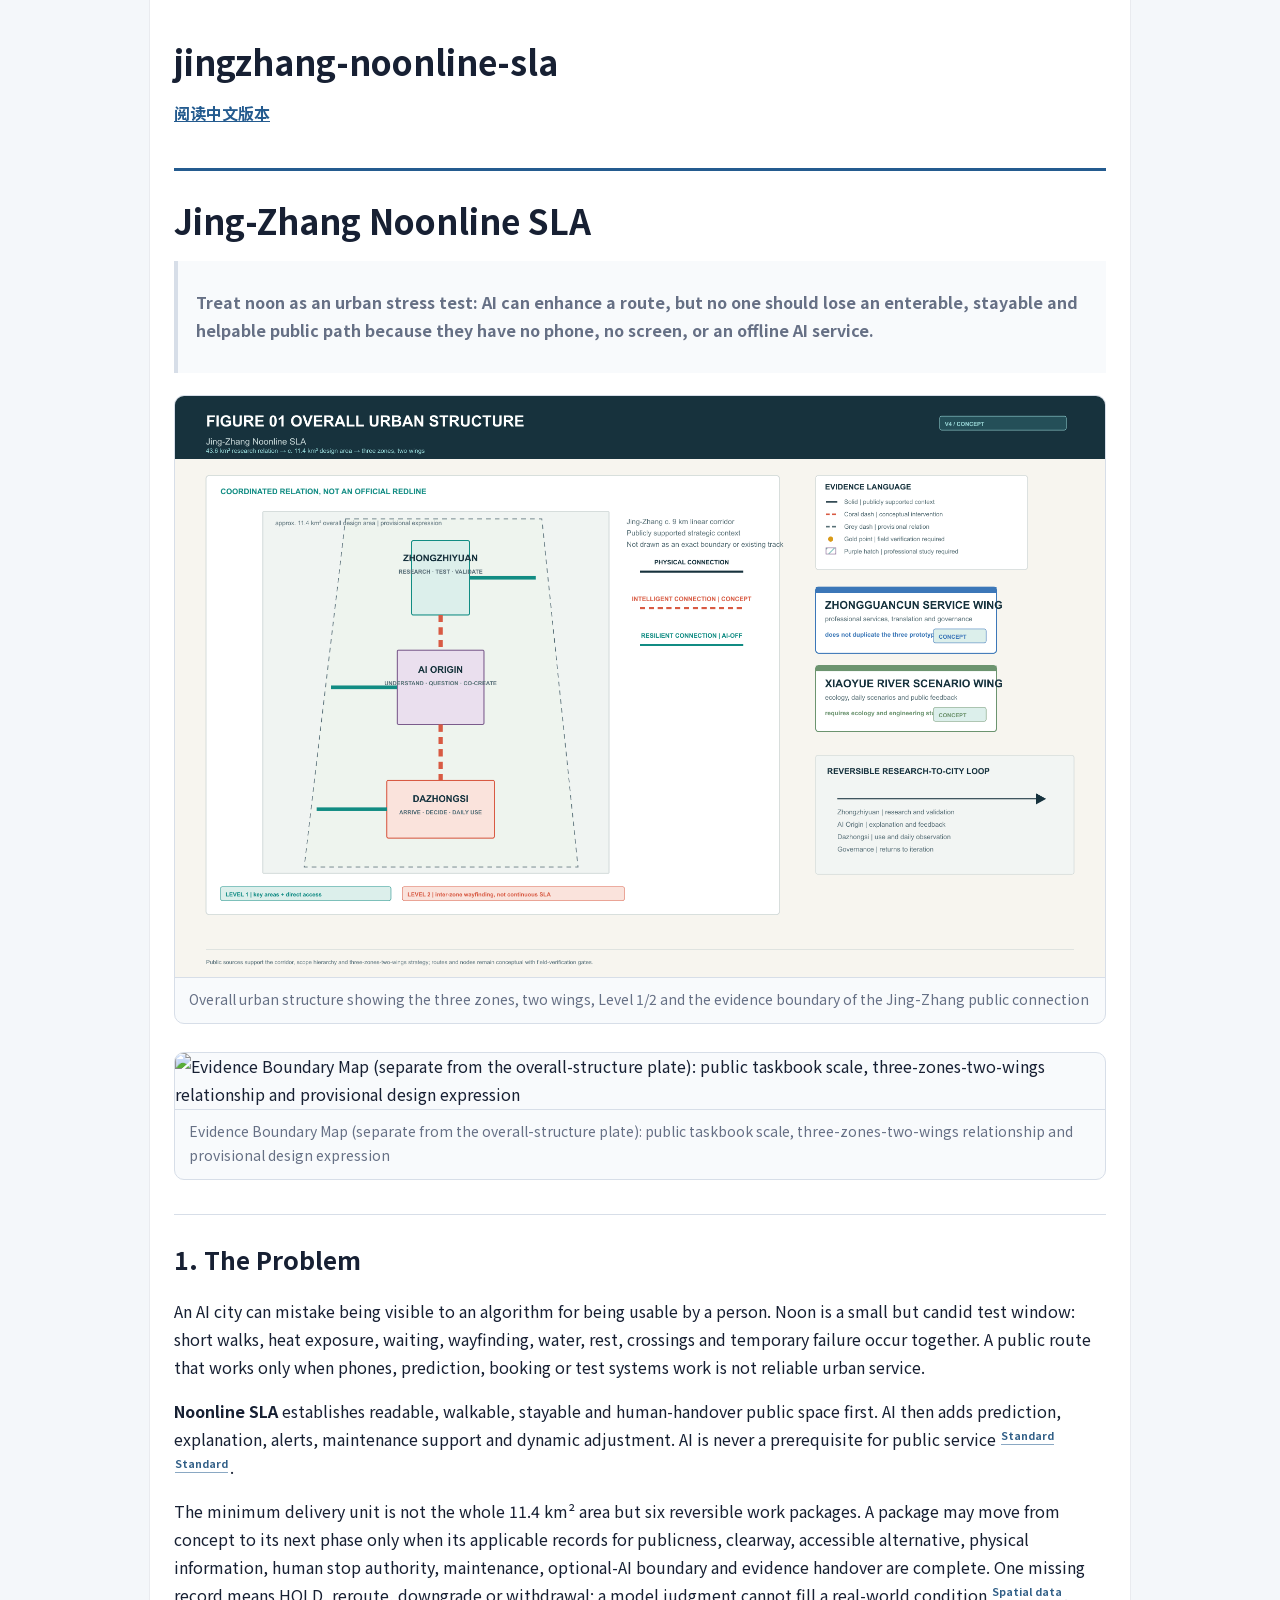
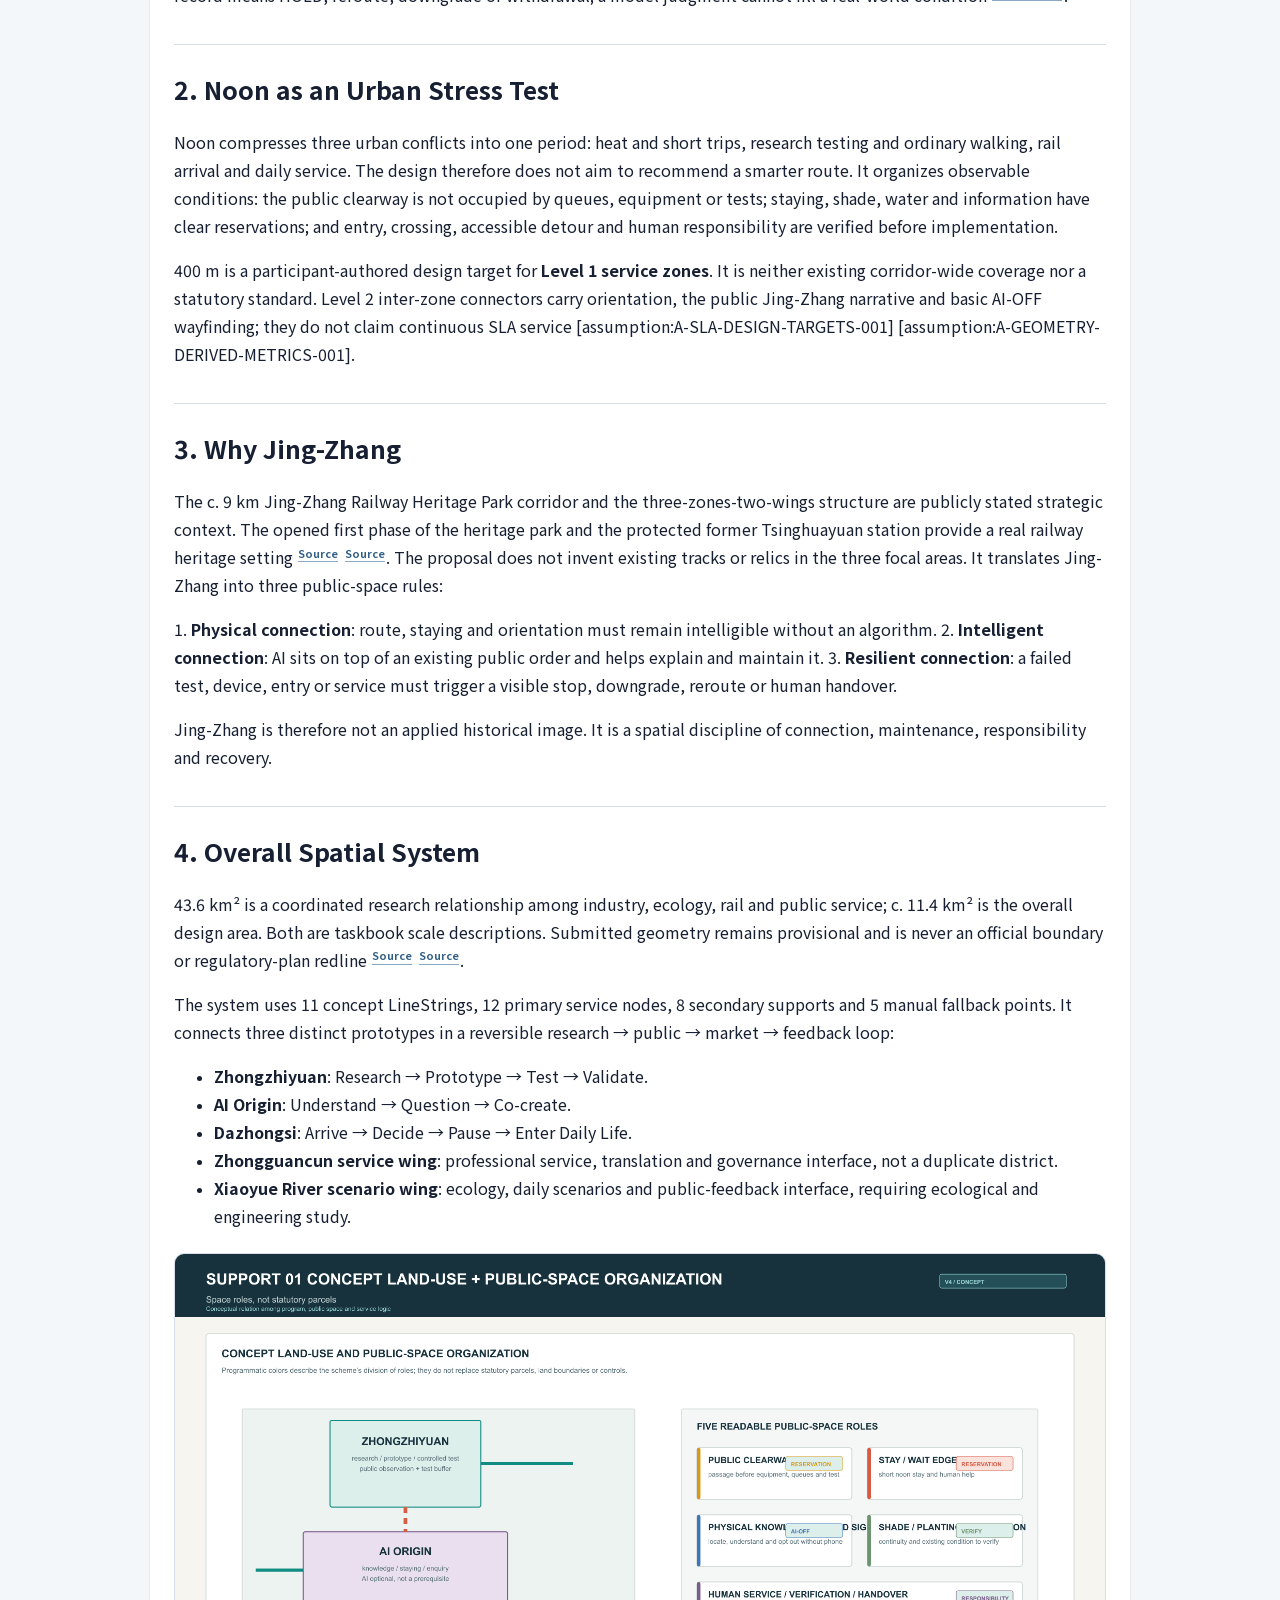
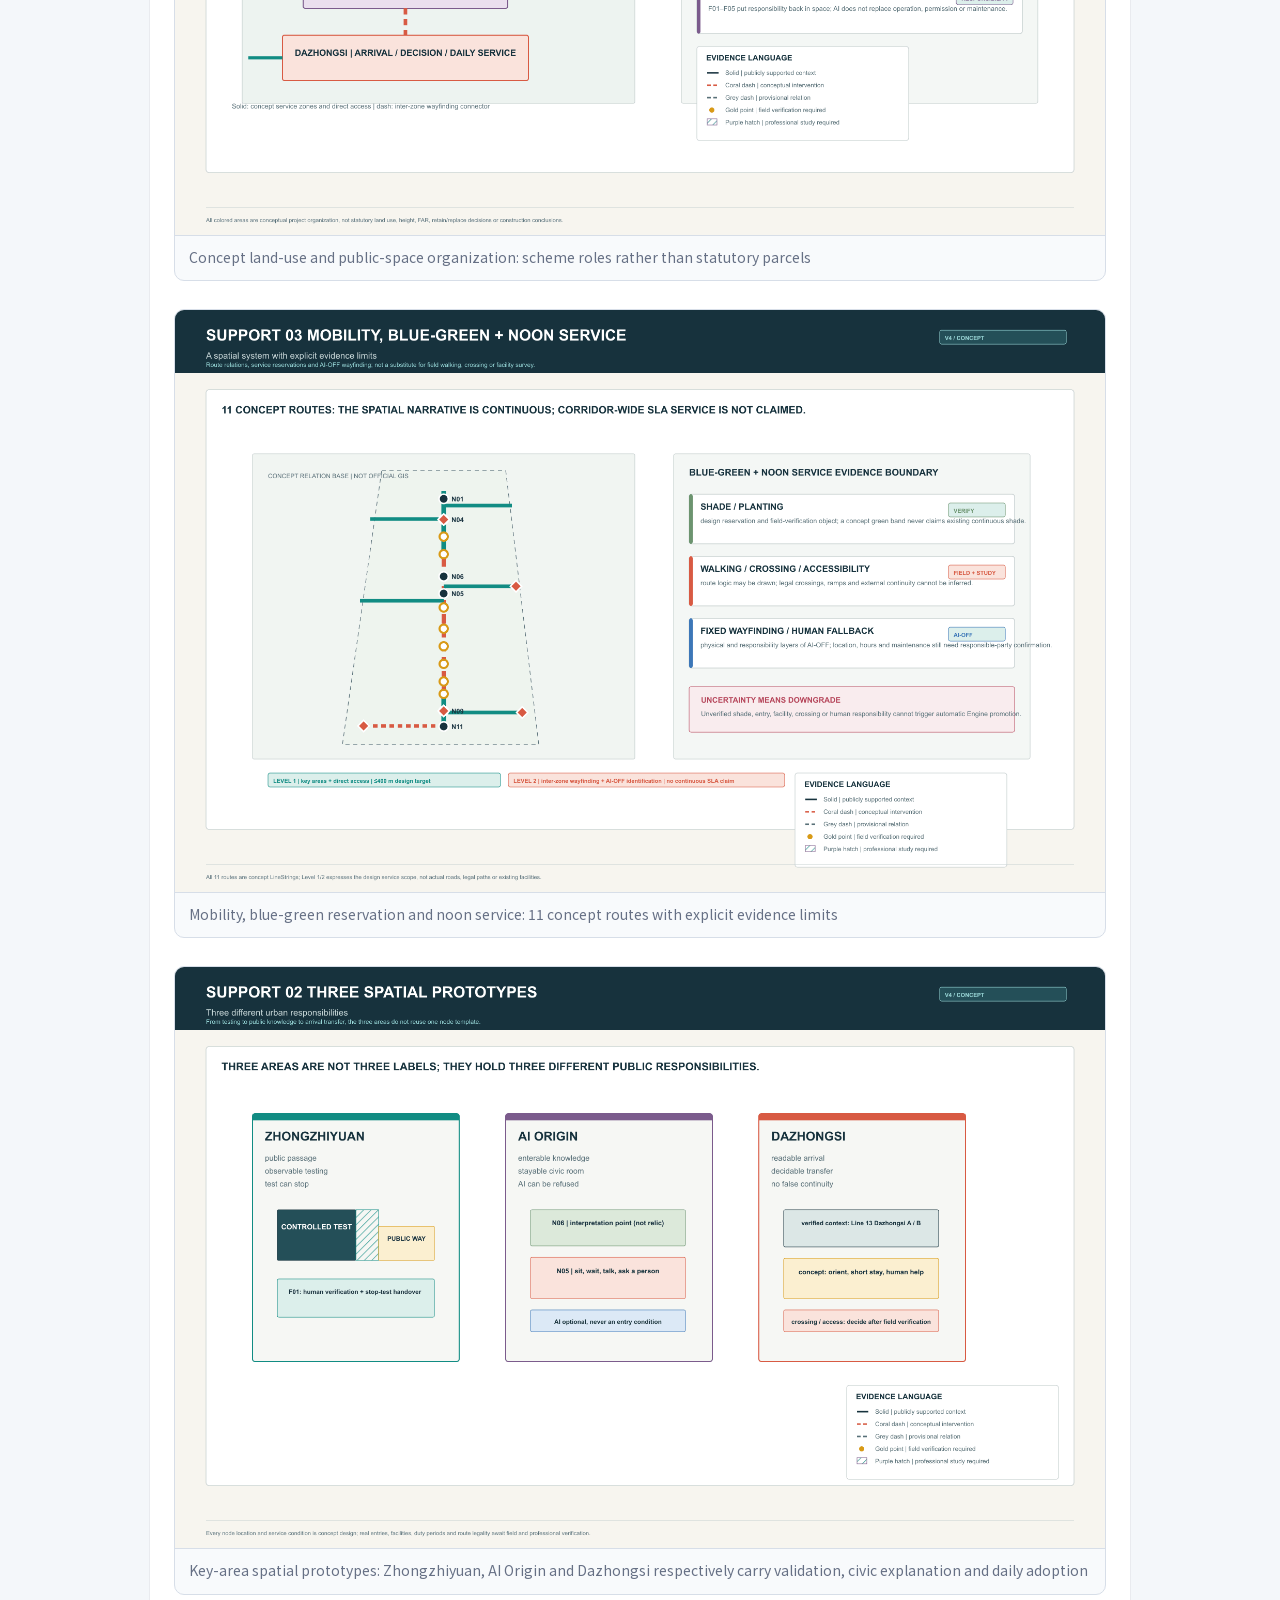
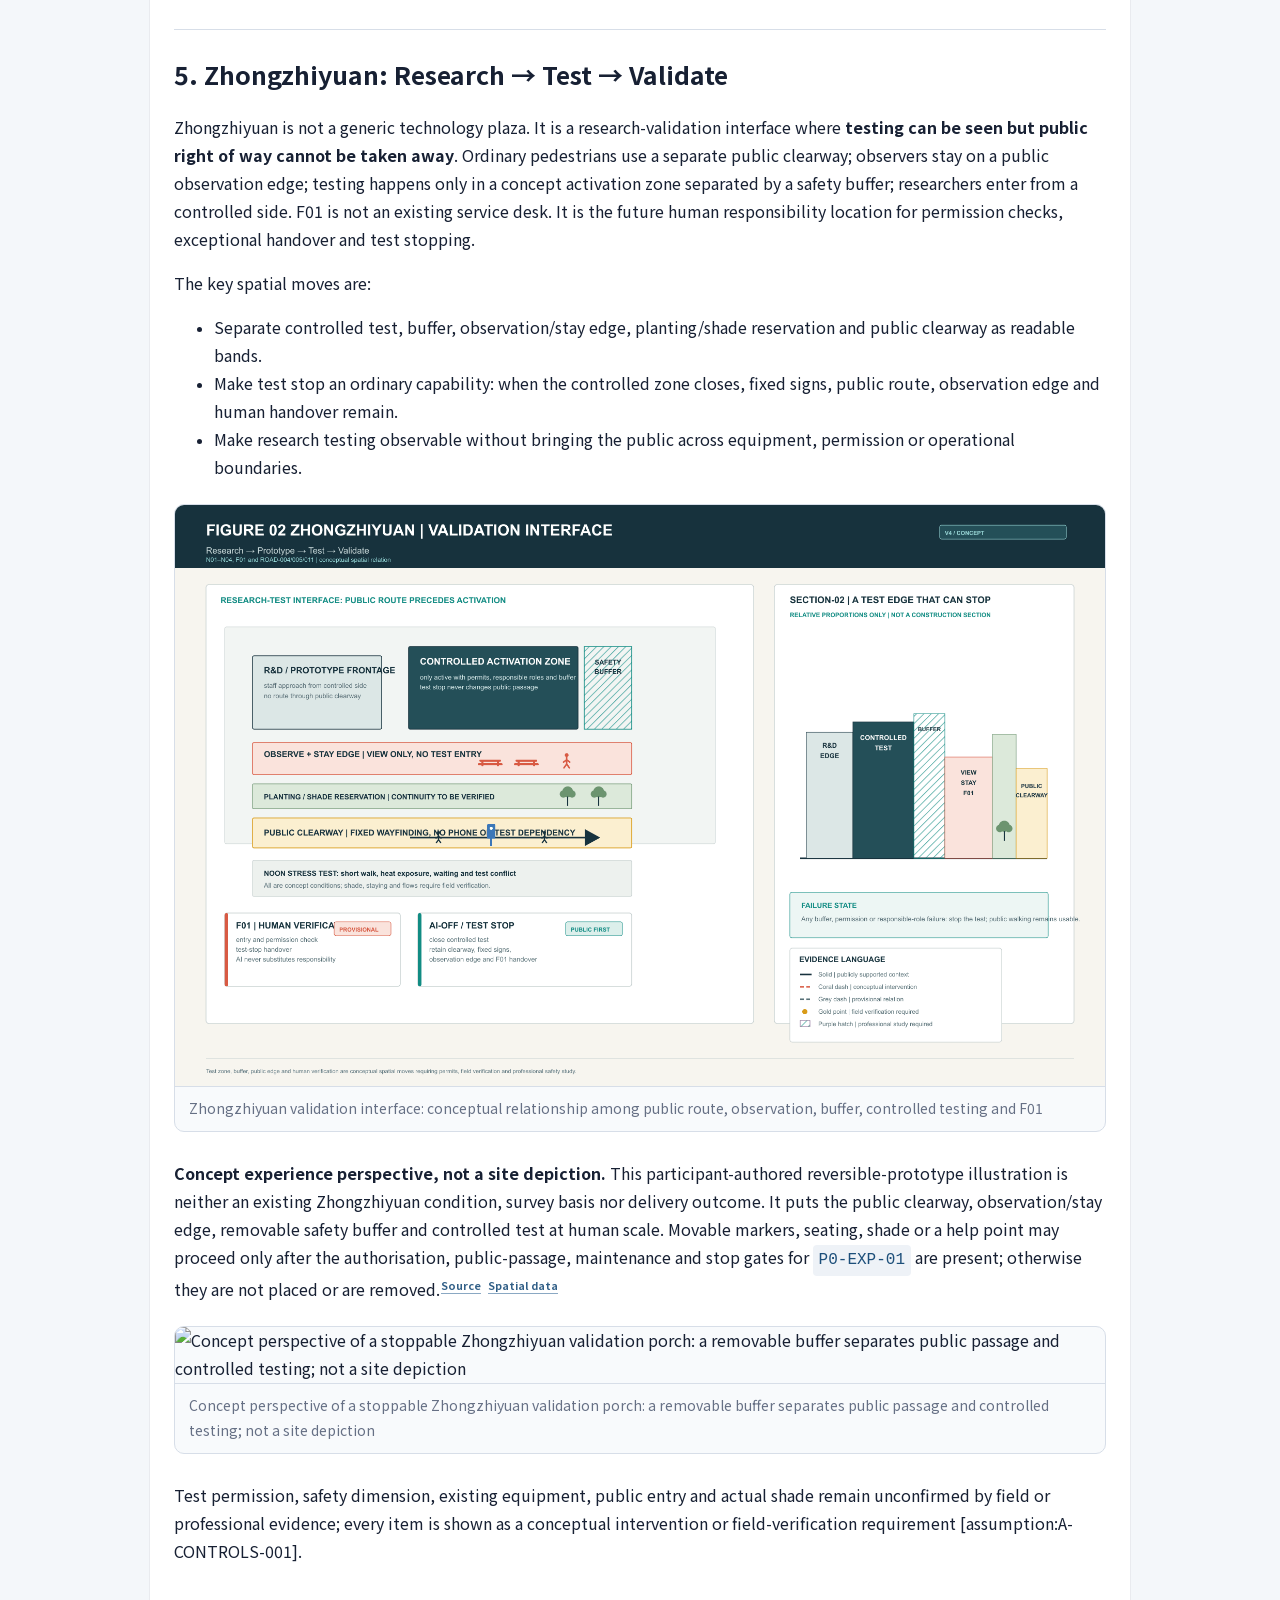
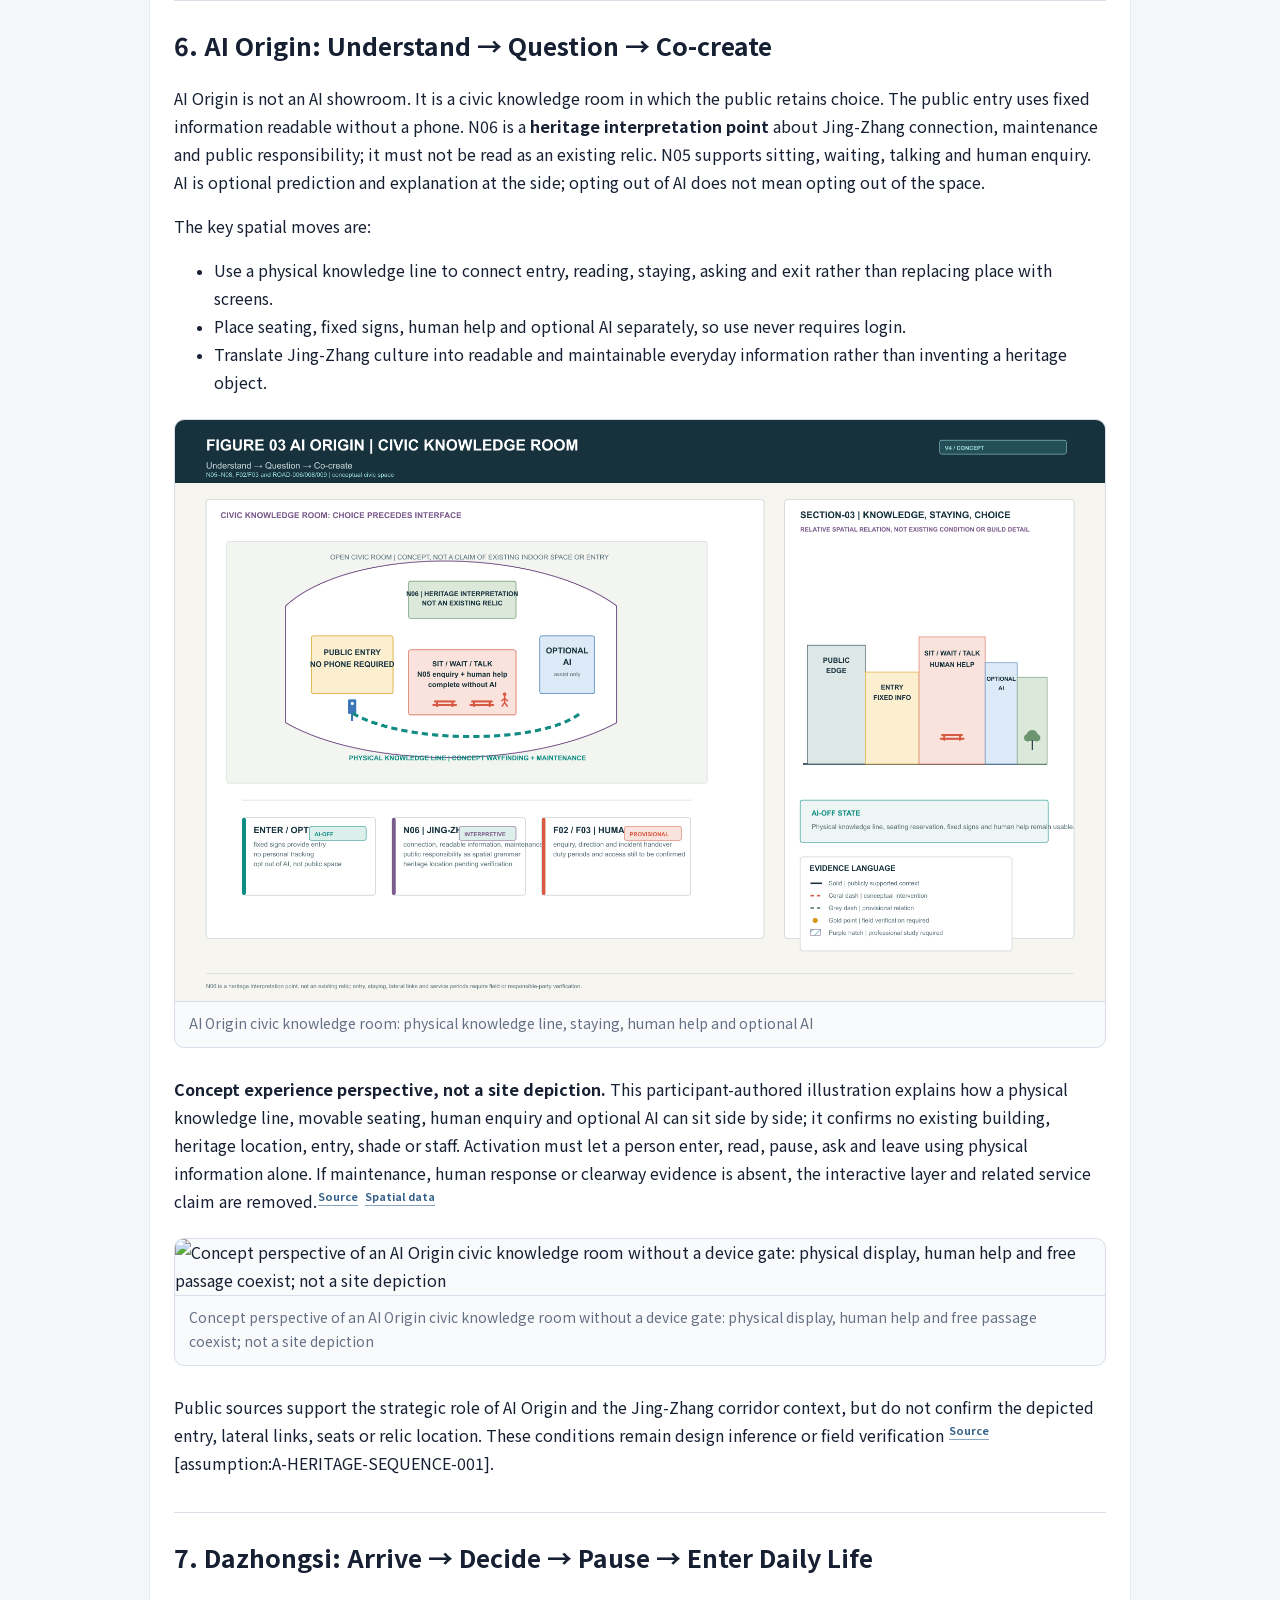
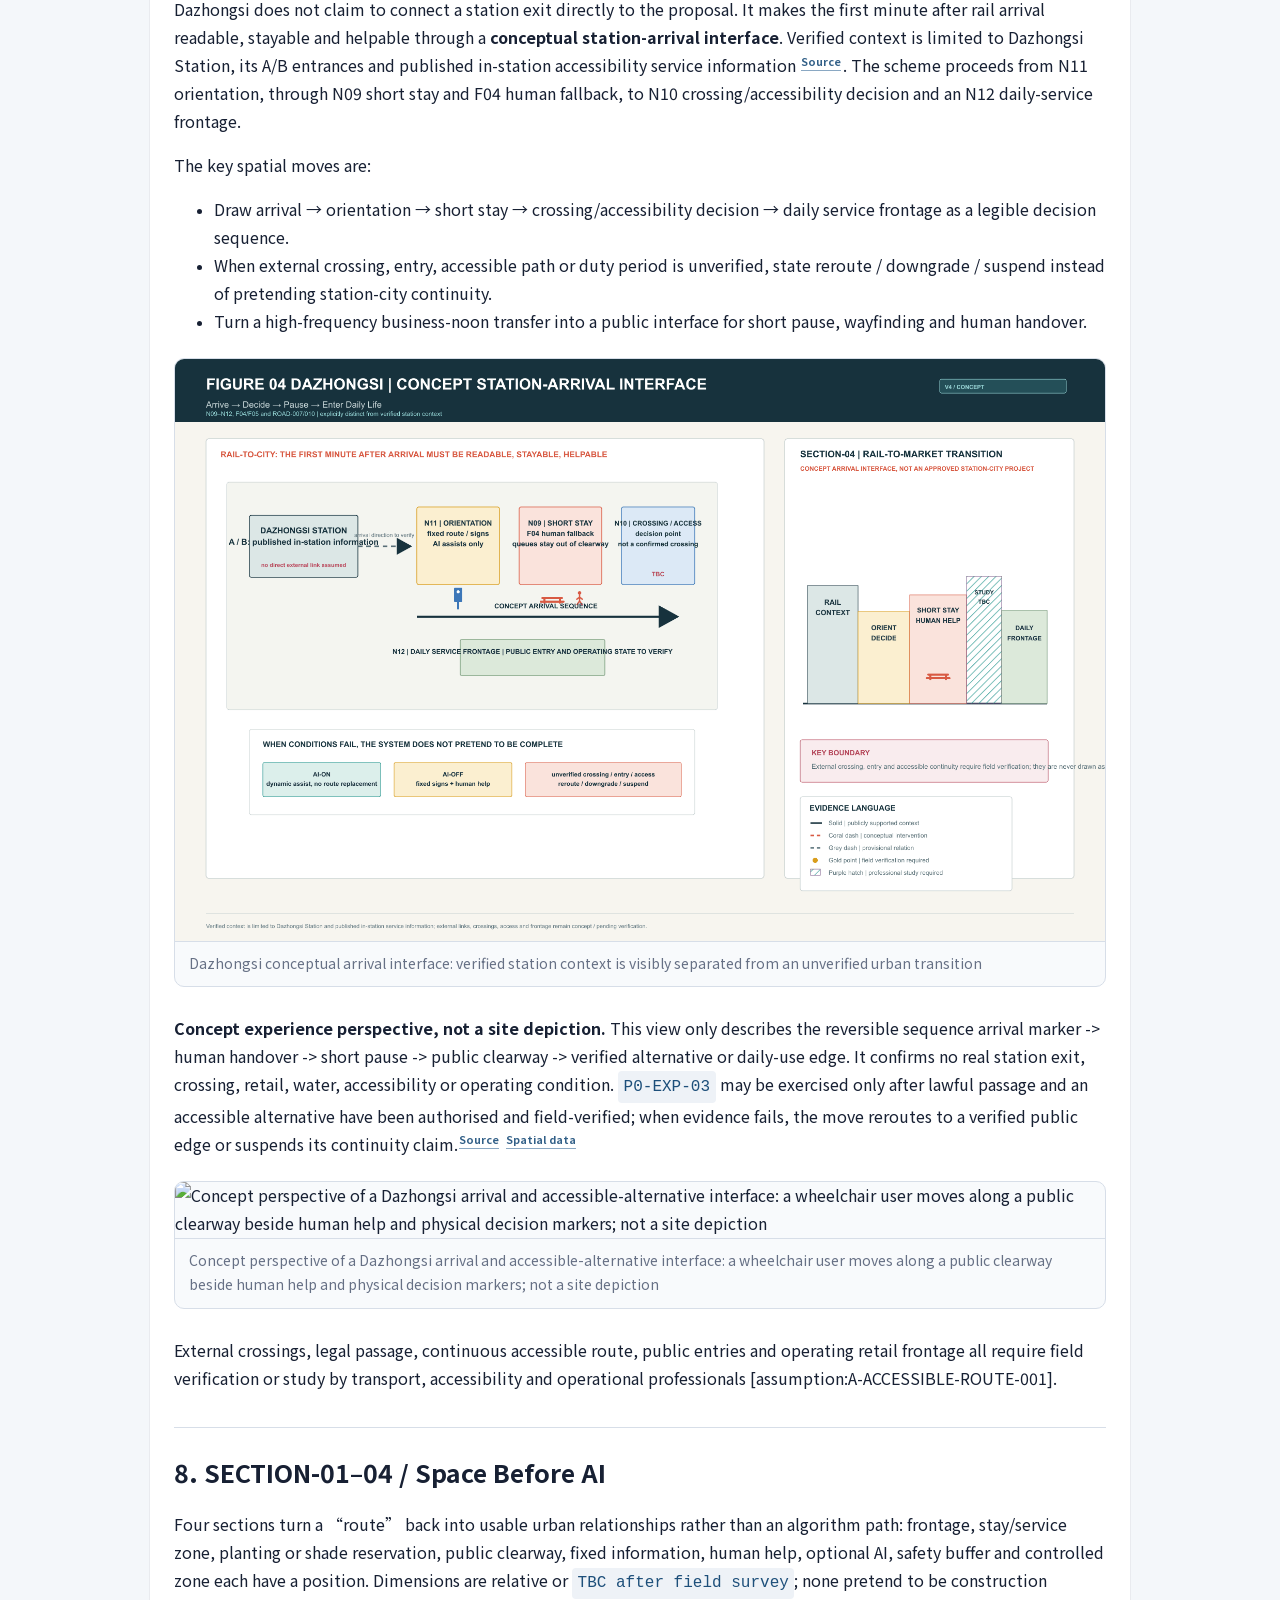
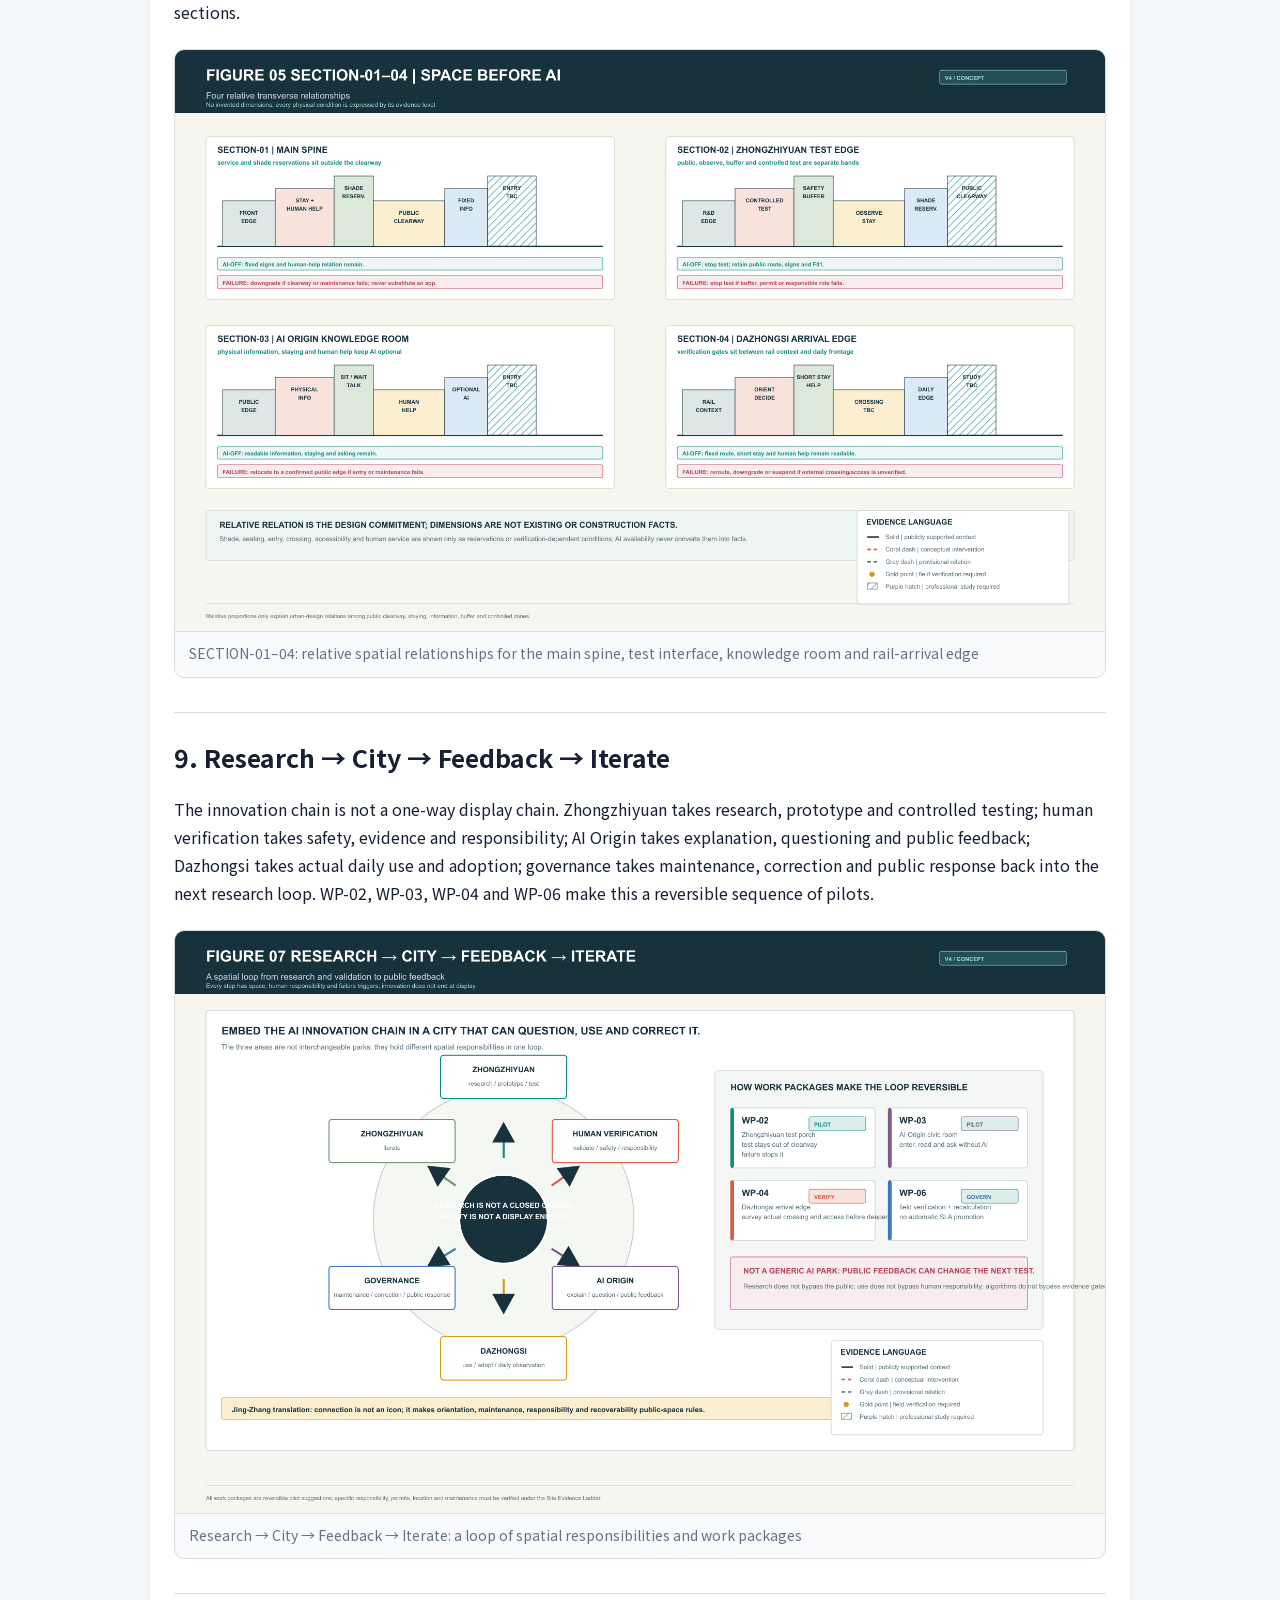
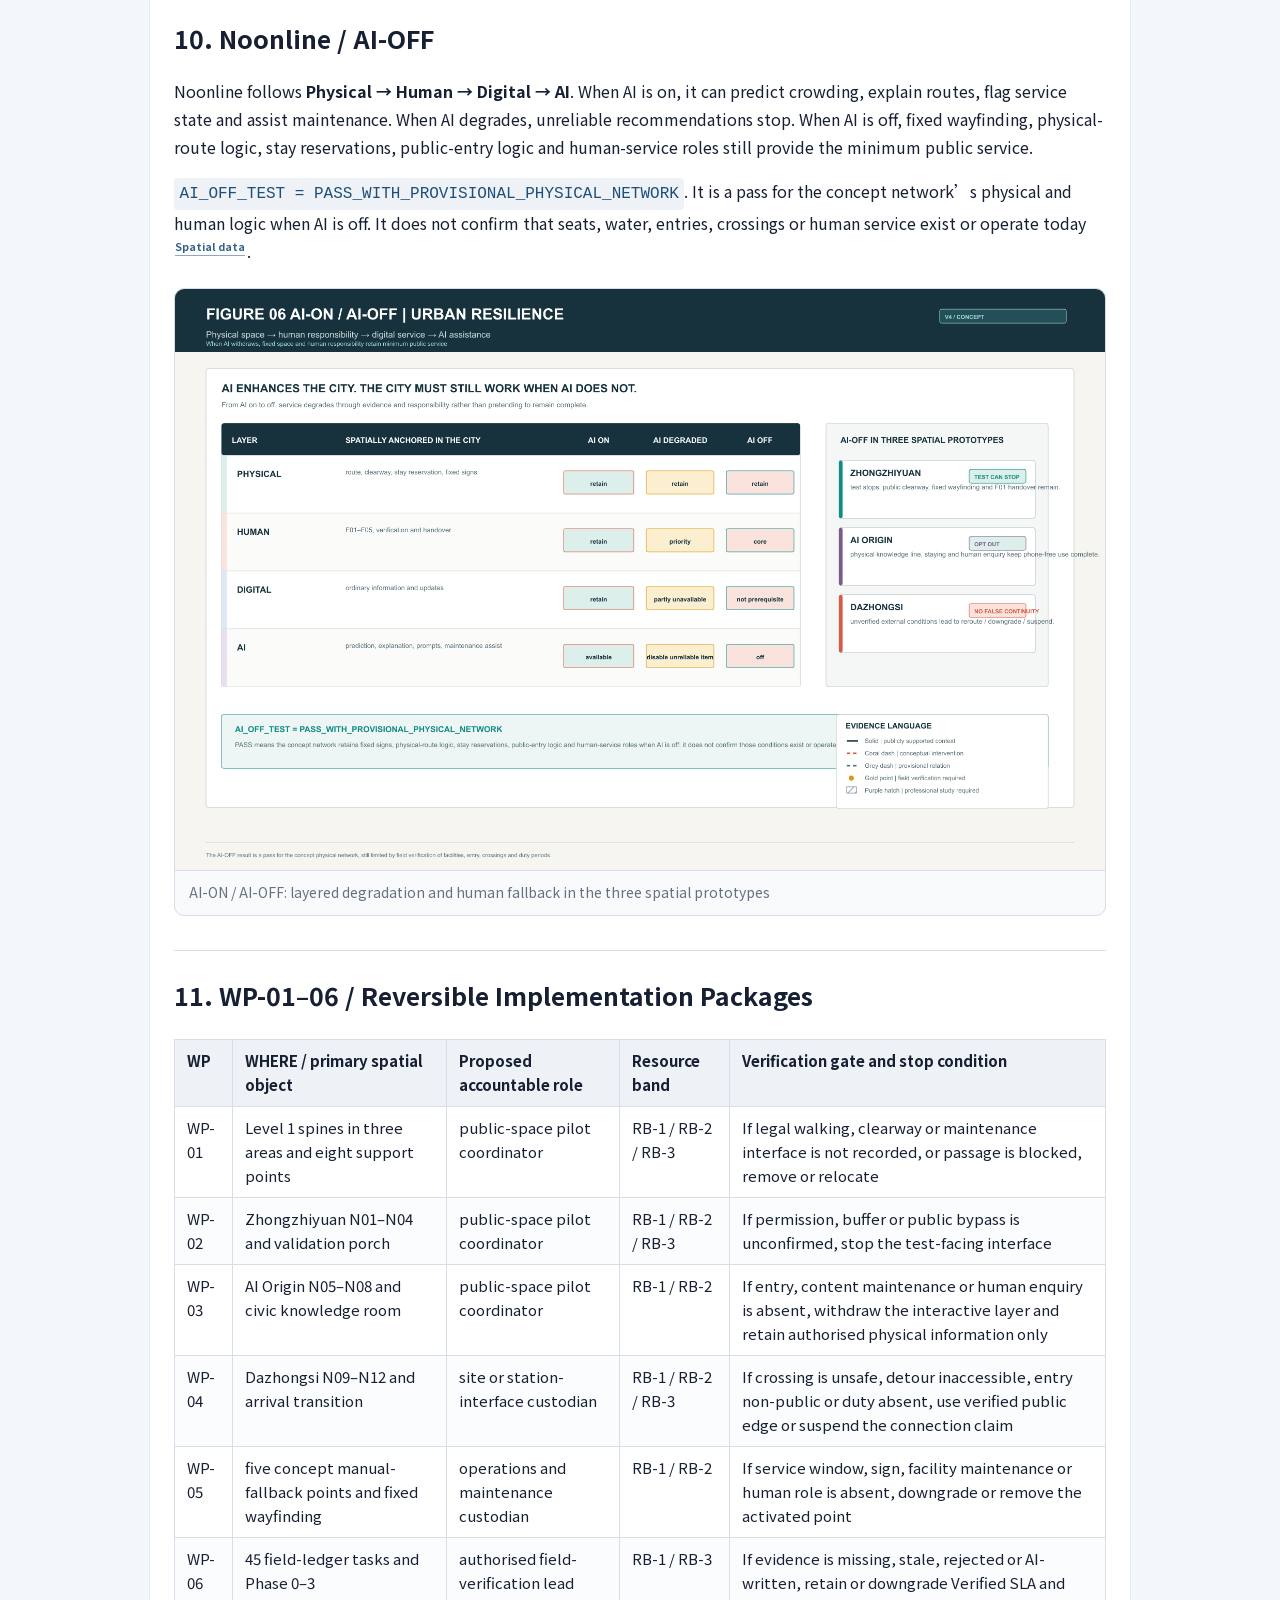
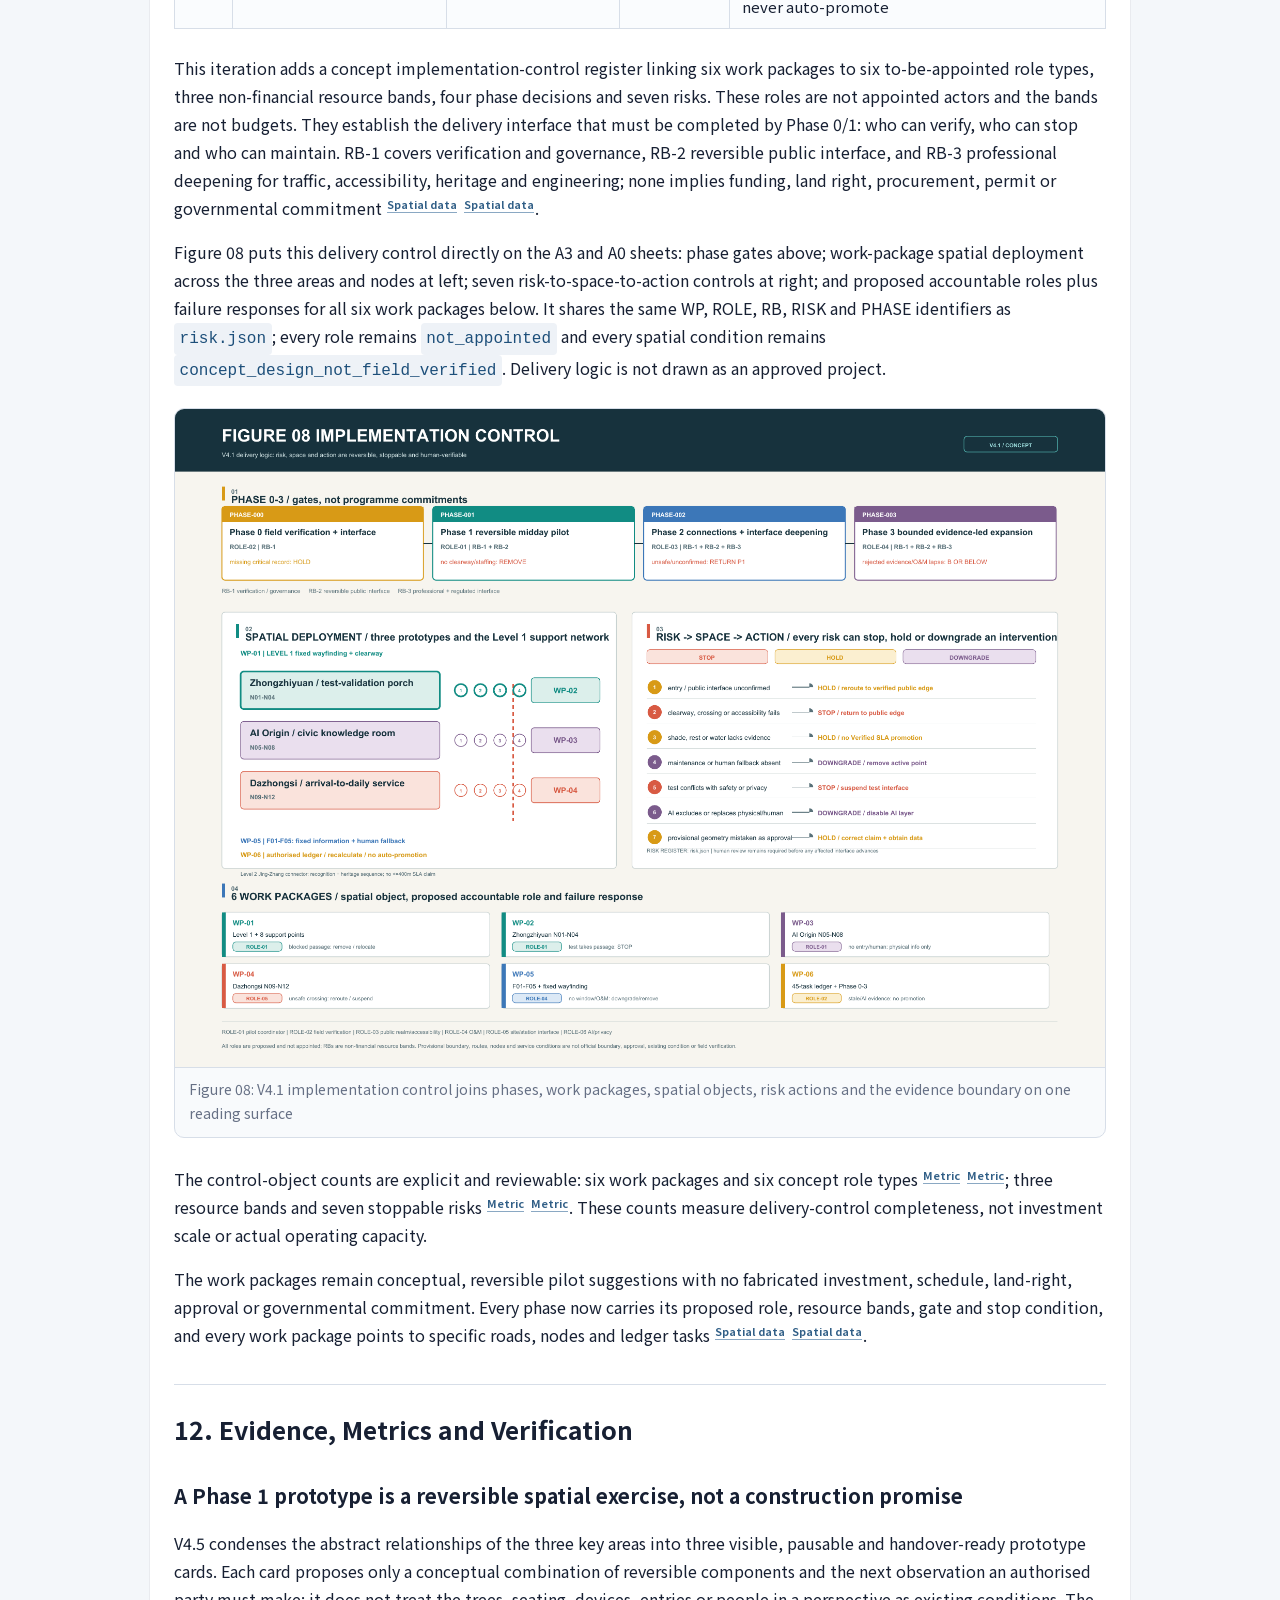
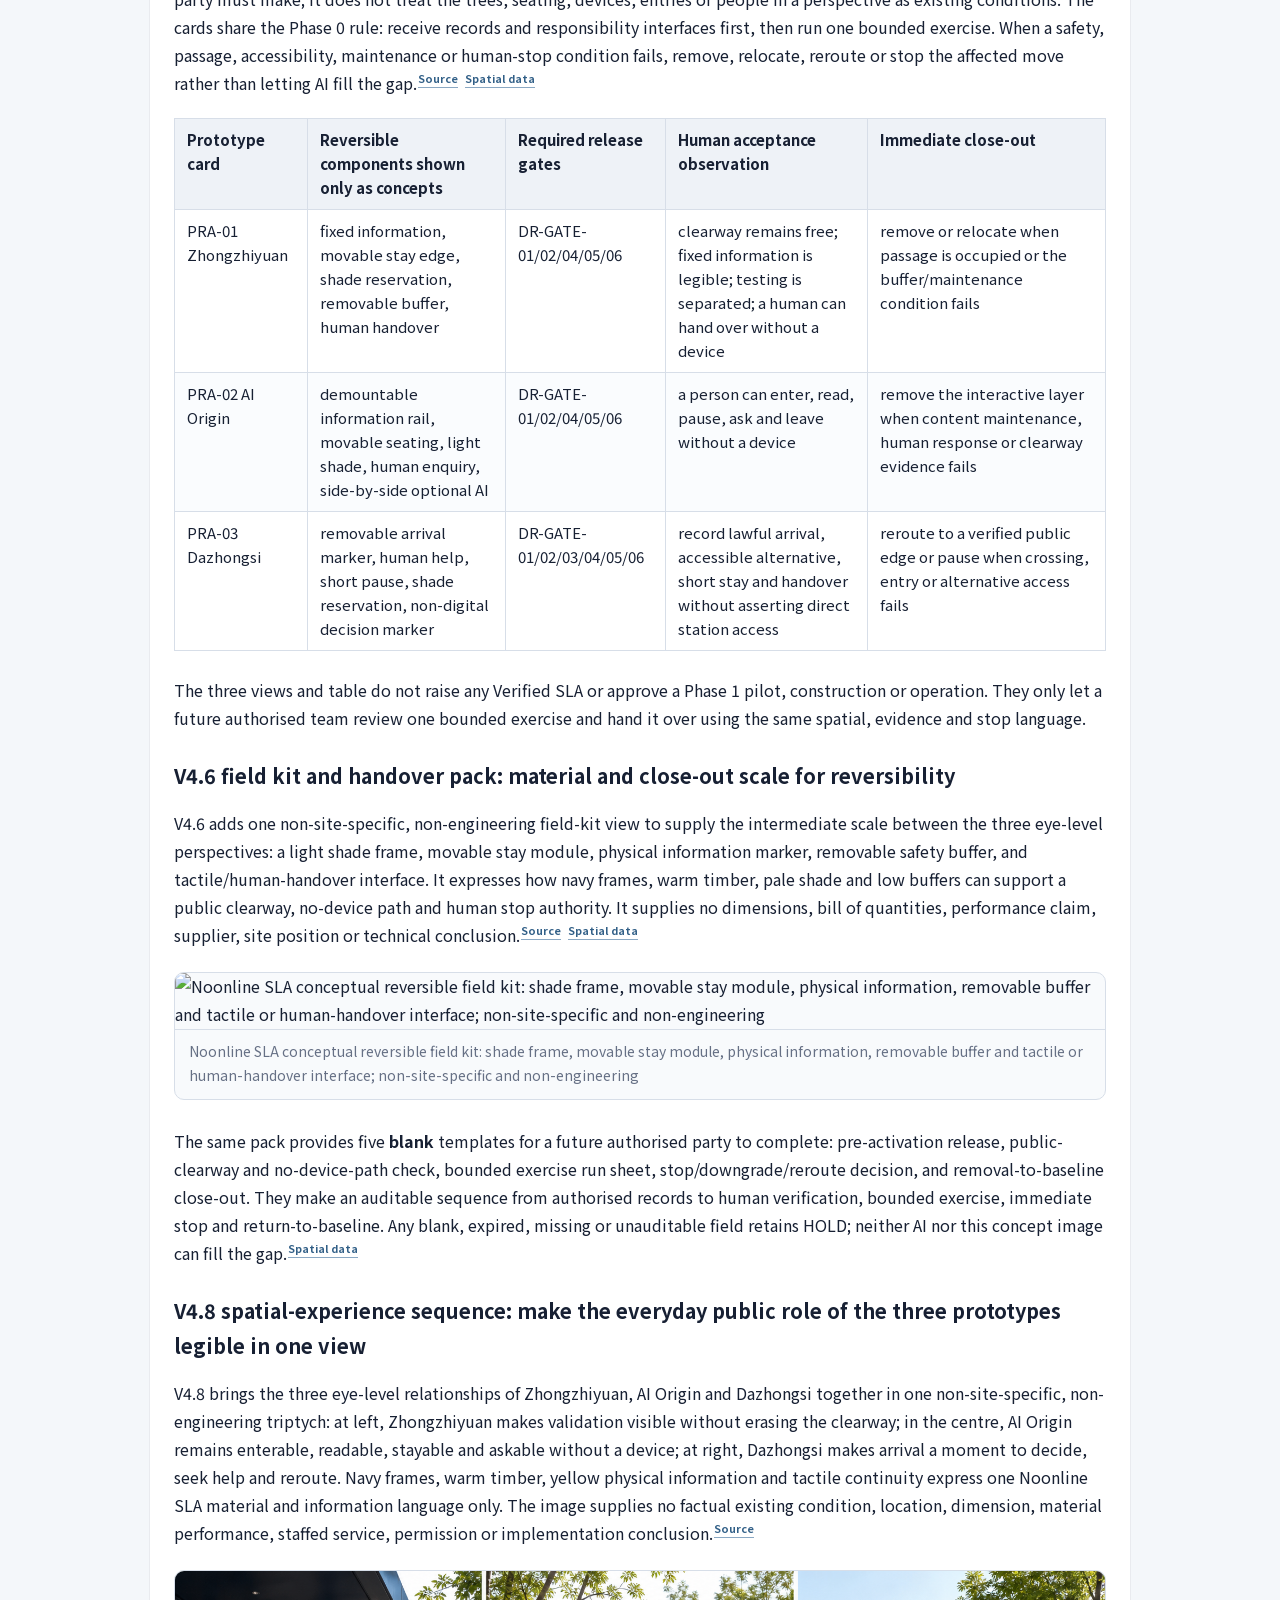
==== commit 07b553ba: "Embed CJK font in reports" ====
--- a/submissions/Rainyy-Yan/jingzhang-noonline-sla/report/proposal.en.html
+++ b/submissions/Rainyy-Yan/jingzhang-noonline-sla/report/proposal.en.html
@@ -4,6 +4,7 @@
 <meta charset="utf-8">
 <meta name="viewport" content="width=device-width, initial-scale=1">
 <title>jingzhang-noonline-sla - proposal report</title>
+<link rel="stylesheet" href="../visual/assets/noonline-cjk-font.css">
 <style>
 :root {
   --ink: #172033;
@@ -16,7 +17,7 @@
 * { box-sizing: border-box; }
 body {
   margin: 0;
-  font-family: -apple-system, BlinkMacSystemFont, "PingFang SC", "Microsoft YaHei", "Noto Sans CJK SC", sans-serif;
+  font-family: "Noonline CJK Subset", -apple-system, BlinkMacSystemFont, "PingFang SC", "Microsoft YaHei", "Noto Sans CJK SC", sans-serif;
   color: var(--ink);
   background: var(--bg);
   line-height: 1.75;
--- a/submissions/Rainyy-Yan/jingzhang-noonline-sla/visual/assets/noonline-cjk-font.css
+++ b/submissions/Rainyy-Yan/jingzhang-noonline-sla/visual/assets/noonline-cjk-font.css
@@ -0,0 +1,106 @@
+/*
+Noto Sans SC 2.004 text-specific subset.
+Embedded WOFF2 SHA256: 442fba035932cd0398214b191e1b125b51c03629edb3237886a779f0c53eae75
+Copyright 2014-2021 Adobe. Reserved Font Name: Source.
+
+This Font Software is licensed under the SIL Open Font License,
+Version 1.1.
+
+This license is copied below, and is also available with a FAQ at:
+http://scripts.sil.org/OFL
+
+-----------------------------------------------------------
+SIL OPEN FONT LICENSE Version 1.1 - 26 February 2007
+-----------------------------------------------------------
+
+PREAMBLE
+The goals of the Open Font License (OFL) are to stimulate worldwide
+development of collaborative font projects, to support the font
+creation efforts of academic and linguistic communities, and to
+provide a free and open framework in which fonts may be shared and
+improved in partnership with others.
+
+The OFL allows the licensed fonts to be used, studied, modified and
+redistributed freely as long as they are not sold by themselves. The
+fonts, including any derivative works, can be bundled, embedded,
+redistributed and/or sold with any software provided that any reserved
+names are not used by derivative works. The fonts and derivatives,
+however, cannot be released under any other type of license. The
+requirement for fonts to remain under this license does not apply to
+any document created using the fonts or their derivatives.
+
+DEFINITIONS
+"Font Software" refers to the set of files released by the Copyright
+Holder(s) under this license and clearly marked as such. This may
+include source files, build scripts and documentation.
+
+"Reserved Font Name" refers to any names specified as such after the
+copyright statement(s).
+
+"Original Version" refers to the collection of Font Software
+components as distributed by the Copyright Holder(s).
+
+"Modified Version" refers to any derivative made by adding to,
+deleting, or substituting -- in part or in whole -- any of the
+components of the Original Version, by changing formats or by porting
+the Font Software to a new environment.
+
+"Author" refers to any designer, engineer, programmer, technical
+writer or other person who contributed to the Font Software.
+
+PERMISSION & CONDITIONS
+Permission is hereby granted, free of charge, to any person obtaining
+a copy of the Font Software, to use, study, copy, merge, embed,
+modify, redistribute, and sell modified and unmodified copies of the
+Font Software, subject to the following conditions:
+
+1) Neither the Font Software nor any of its individual components, in
+Original or Modified Versions, may be sold by itself.
+
+2) Original or Modified Versions of the Font Software may be bundled,
+redistributed and/or sold with any software, provided that each copy
+contains the above copyright notice and this license. These can be
+included either as stand-alone text files, human-readable headers or
+in the appropriate machine-readable metadata fields within text or
+binary files as long as those fields can be easily viewed by the user.
+
+3) No Modified Version of the Font Software may use the Reserved Font
+Name(s) unless explicit written permission is granted by the
+corresponding Copyright Holder. This restriction only applies to the
+primary font name as presented to the users.
+
+4) The name(s) of the Copyright Holder(s) or the Author(s) of the Font
+Software shall not be used to promote, endorse or advertise any
+Modified Version, except to acknowledge the contribution(s) of the
+Copyright Holder(s) and the Author(s) or with their explicit written
+permission.
+
+5) The Font Software, modified or unmodified, in part or in whole,
+must be distributed entirely under this license, and must not be
+distributed under any other license. The requirement for fonts to
+remain under this license does not apply to any document created using
+the Font Software.
+
+TERMINATION
+This license becomes null and void if any of the above conditions are
+not met.
+
+DISCLAIMER
+THE FONT SOFTWARE IS PROVIDED "AS IS", WITHOUT WARRANTY OF ANY KIND,
+EXPRESS OR IMPLIED, INCLUDING BUT NOT LIMITED TO ANY WARRANTIES OF
+MERCHANTABILITY, FITNESS FOR A PARTICULAR PURPOSE AND NONINFRINGEMENT
+OF COPYRIGHT, PATENT, TRADEMARK, OR OTHER RIGHT. IN NO EVENT SHALL THE
+COPYRIGHT HOLDER BE LIABLE FOR ANY CLAIM, DAMAGES OR OTHER LIABILITY,
+INCLUDING ANY GENERAL, SPECIAL, INDIRECT, INCIDENTAL, OR CONSEQUENTIAL
+DAMAGES, WHETHER IN AN ACTION OF CONTRACT, TORT OR OTHERWISE, ARISING
+FROM, OUT OF THE USE OR INABILITY TO USE THE FONT SOFTWARE OR FROM
+OTHER DEALINGS IN THE FONT SOFTWARE.
+
+*/
+@font-face {
+  font-family: "Noonline CJK Subset";
+  src: url("[data-uri]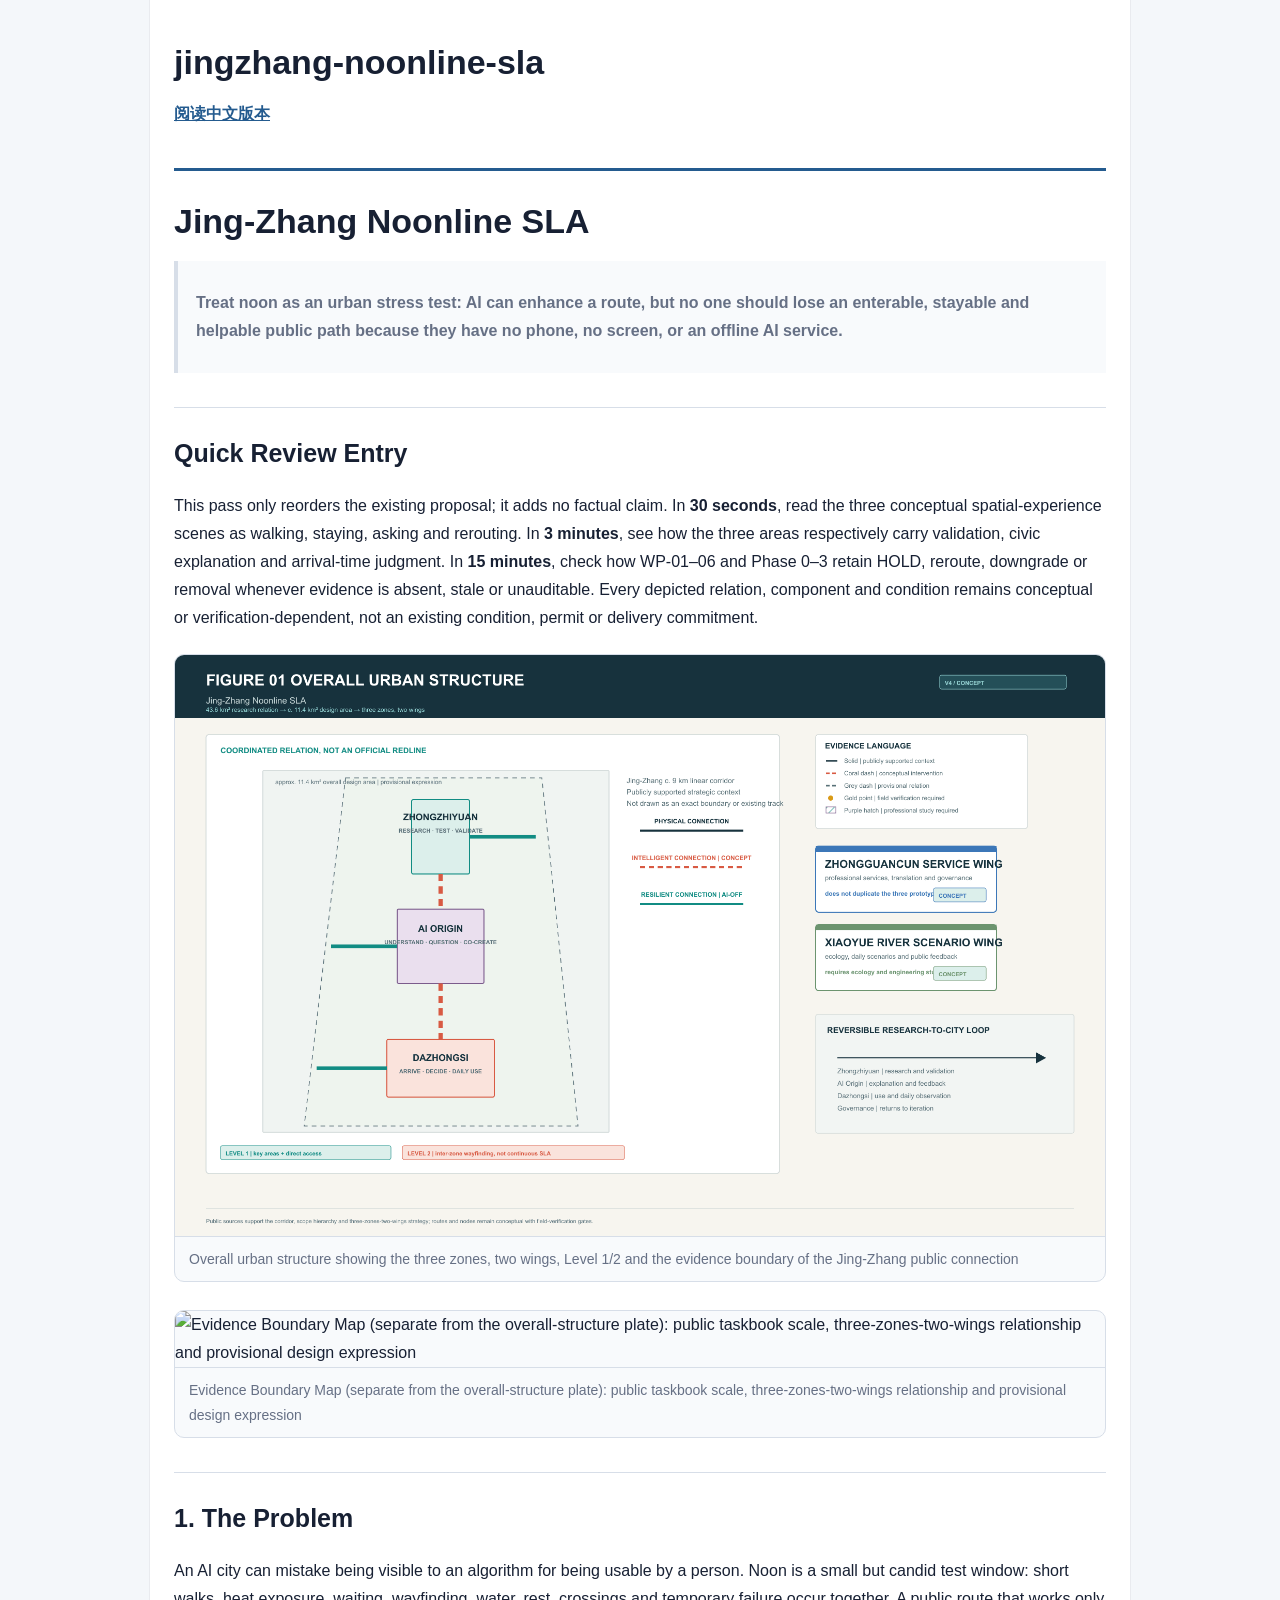
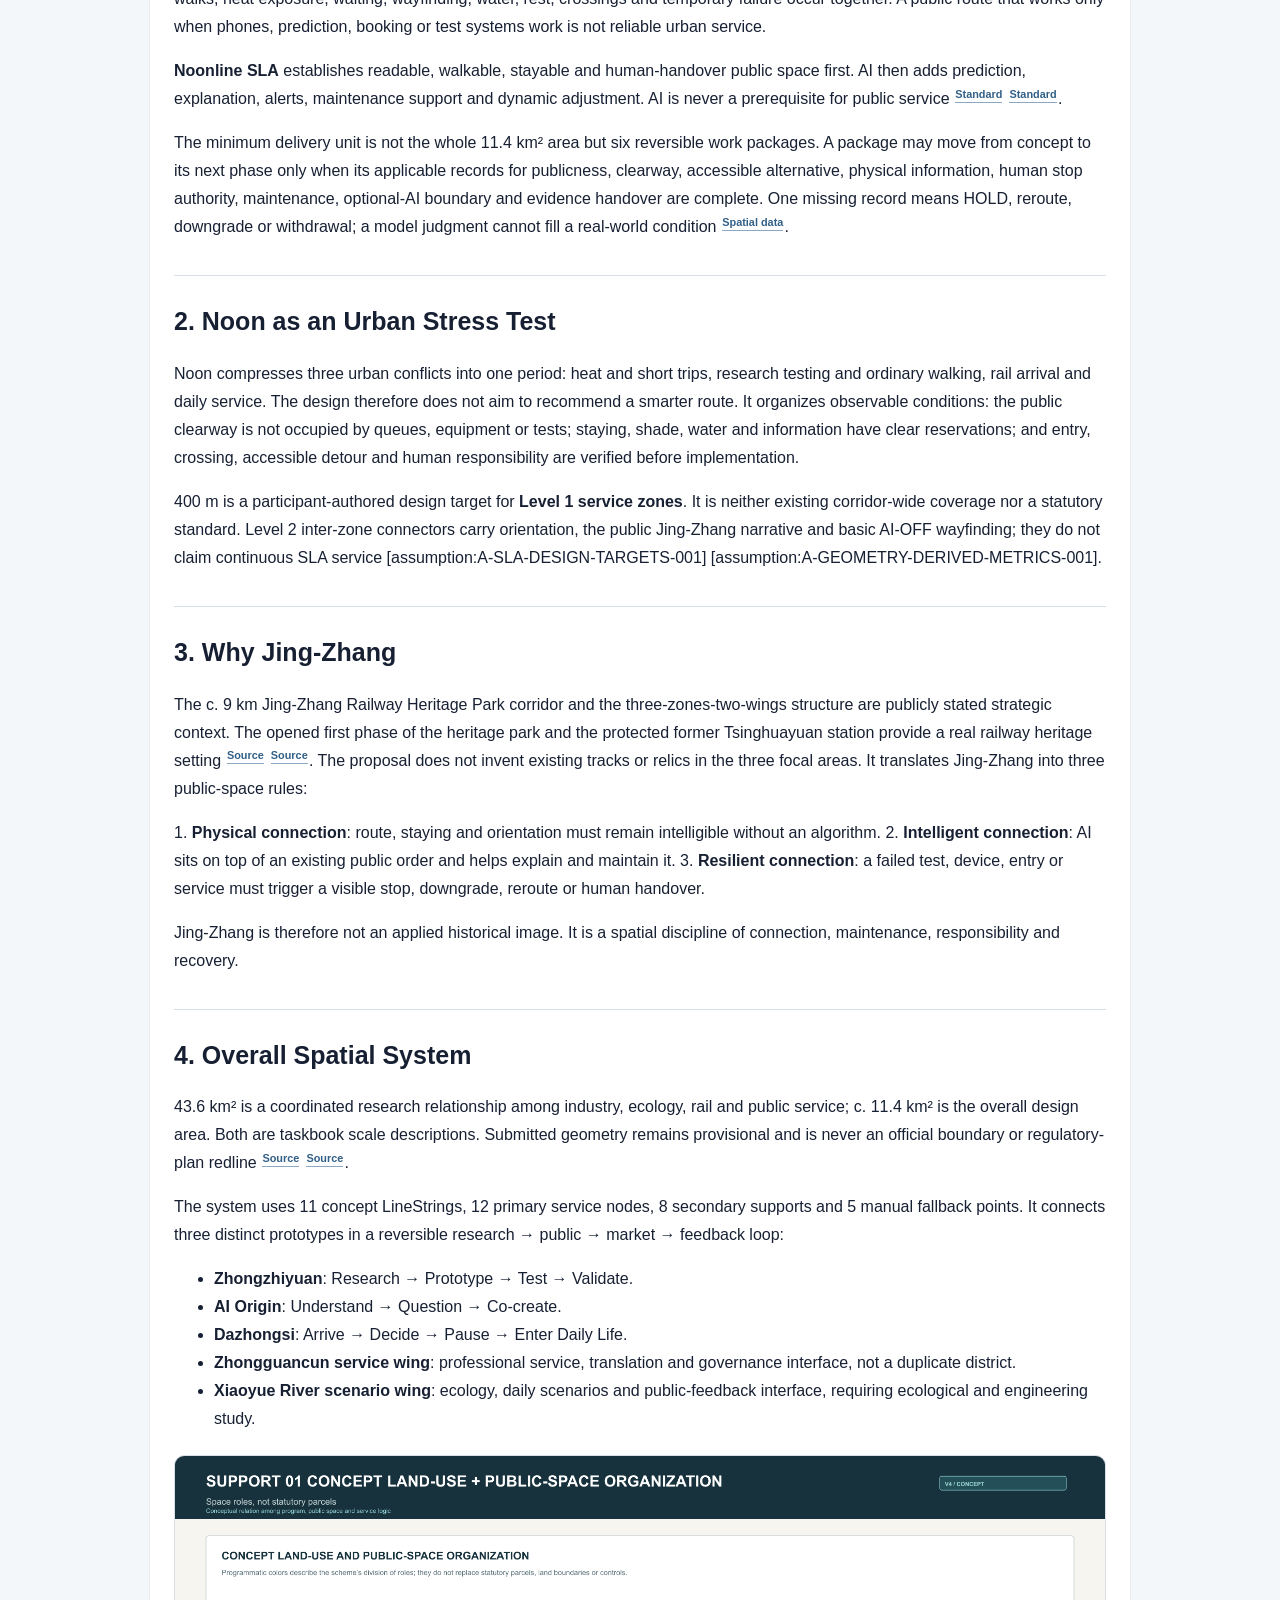
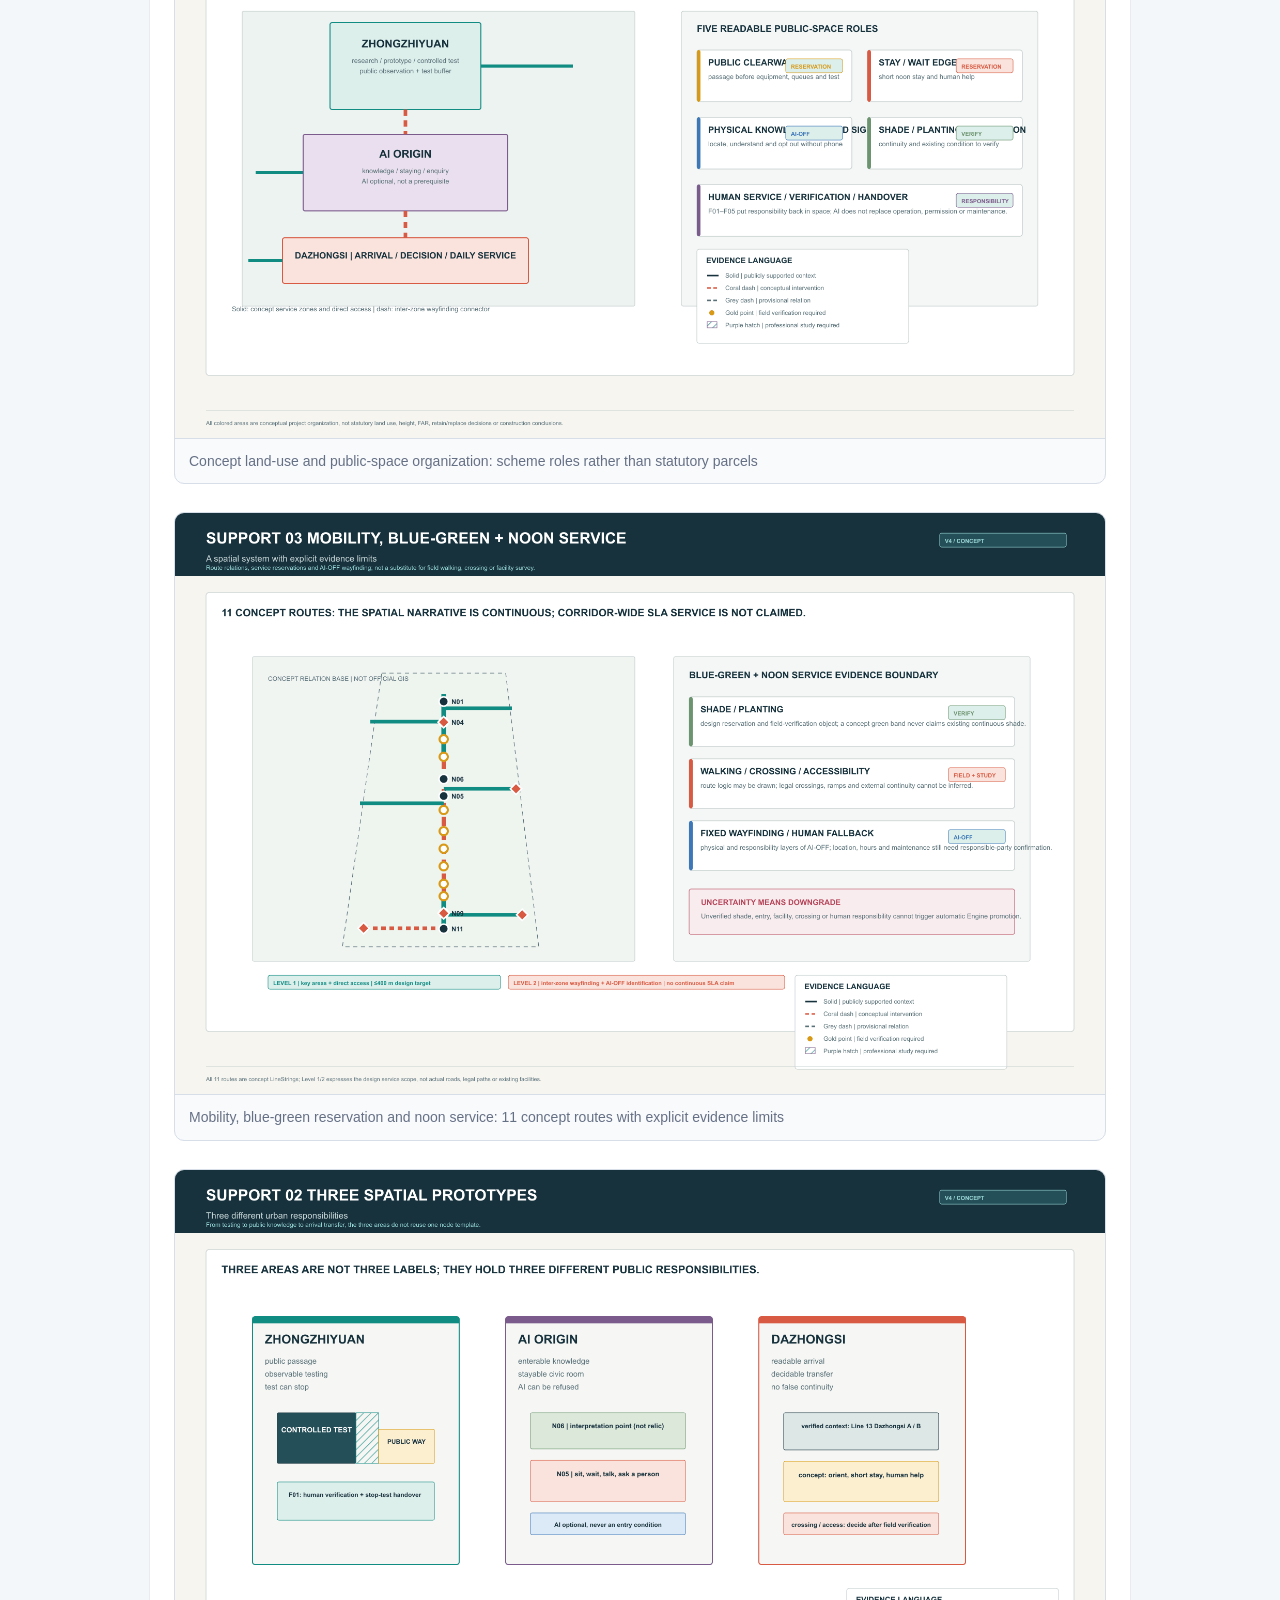
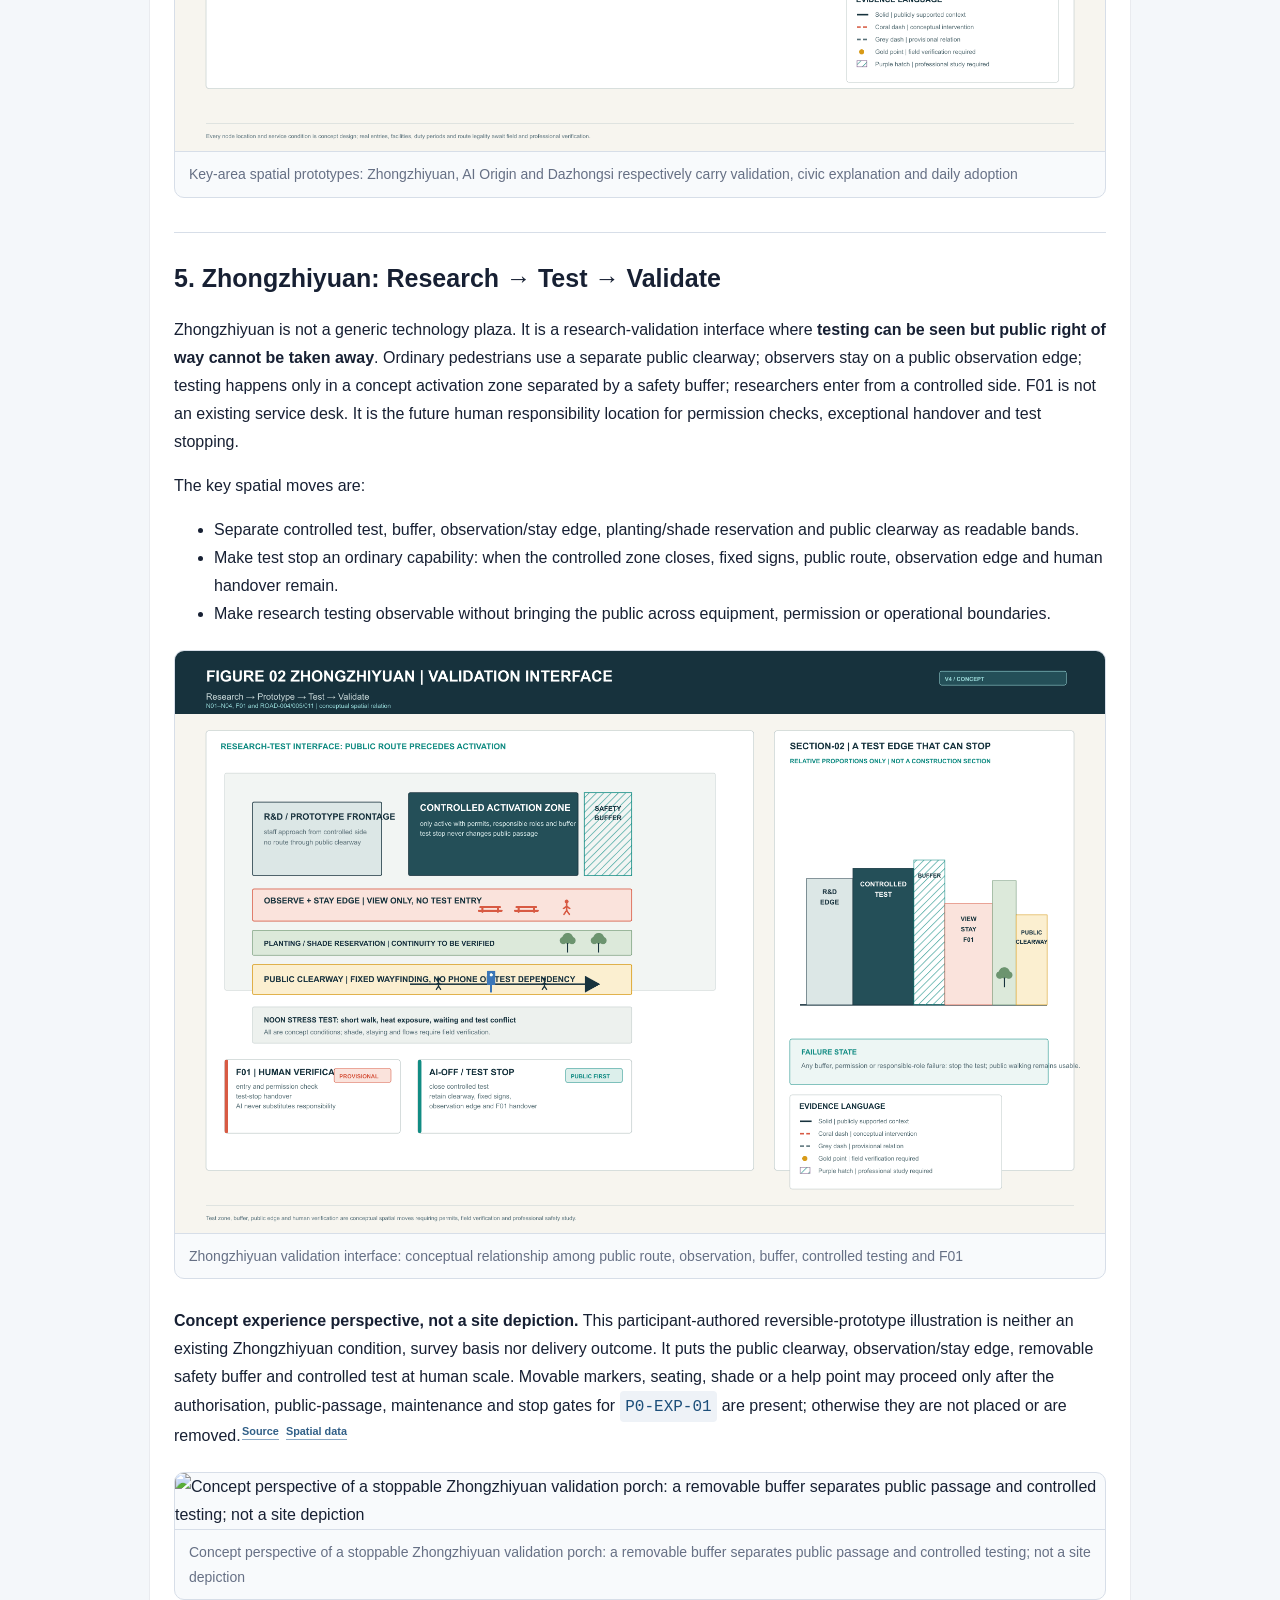
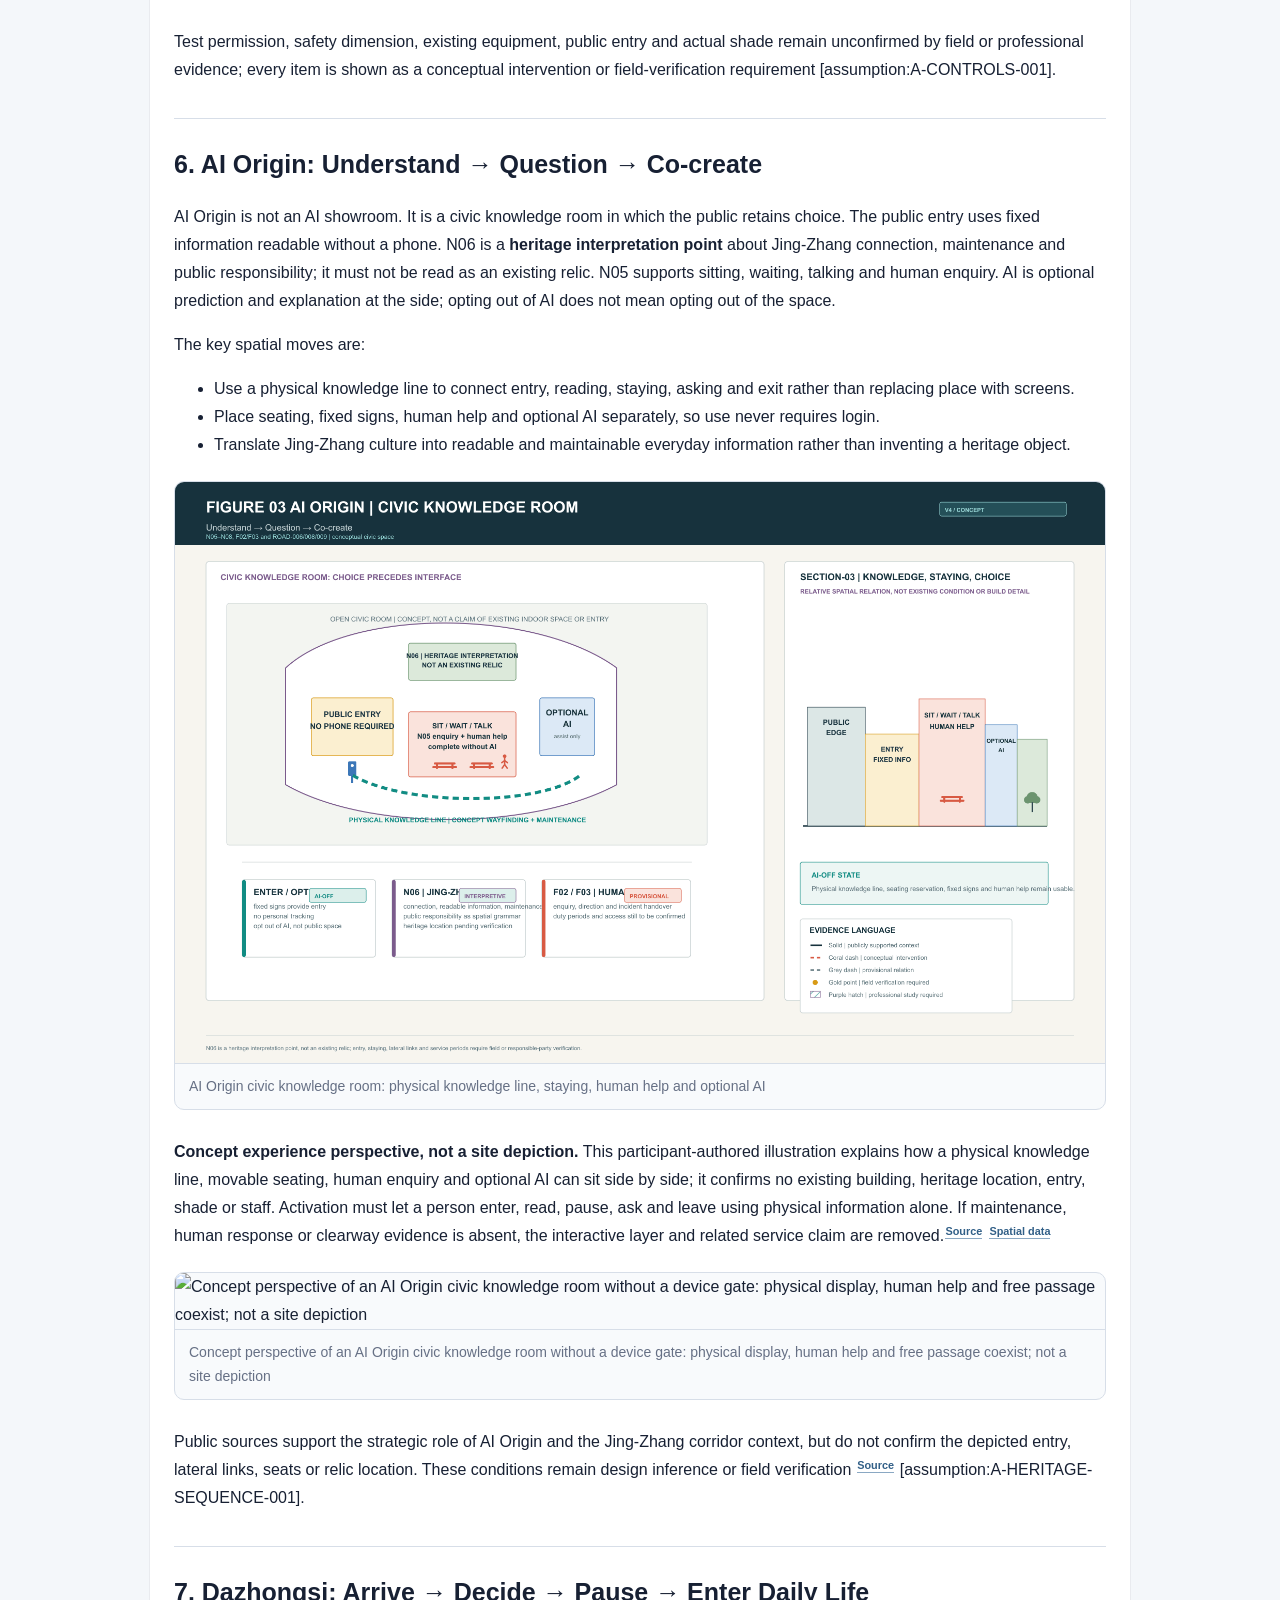
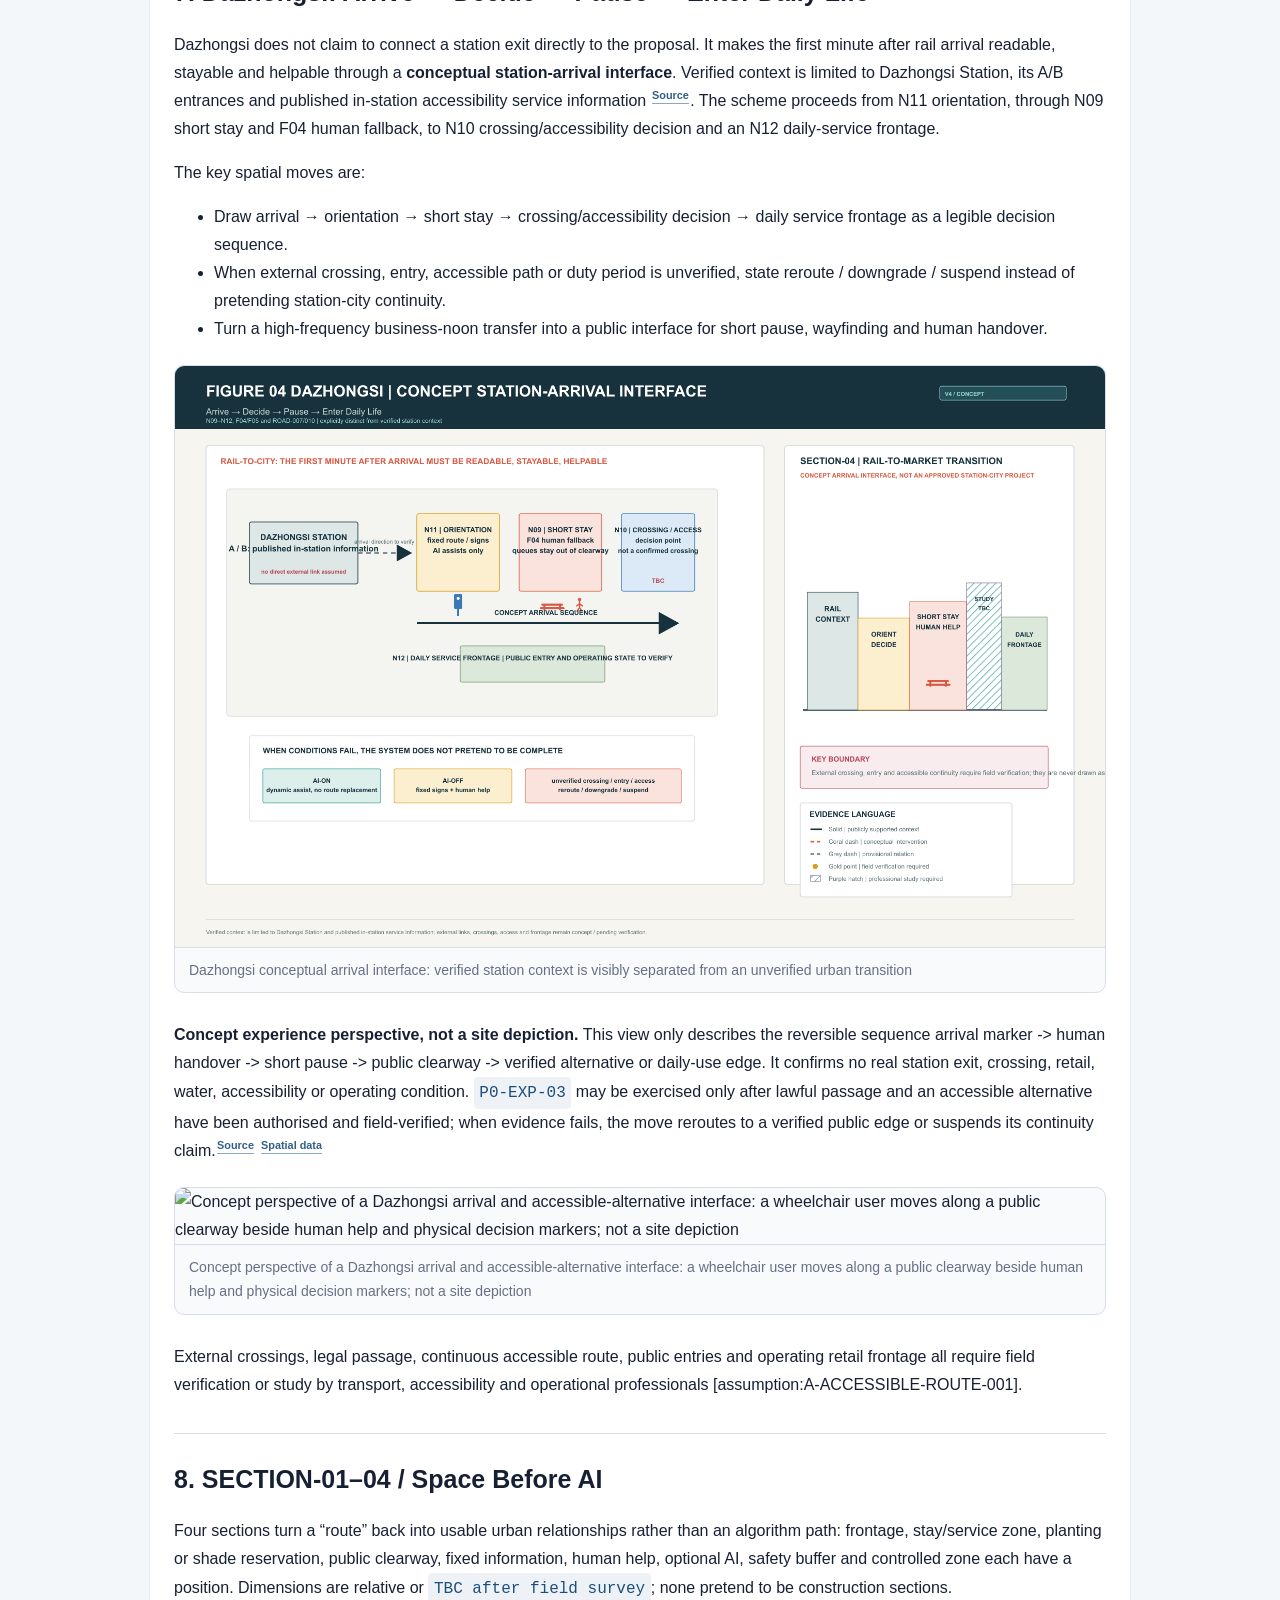
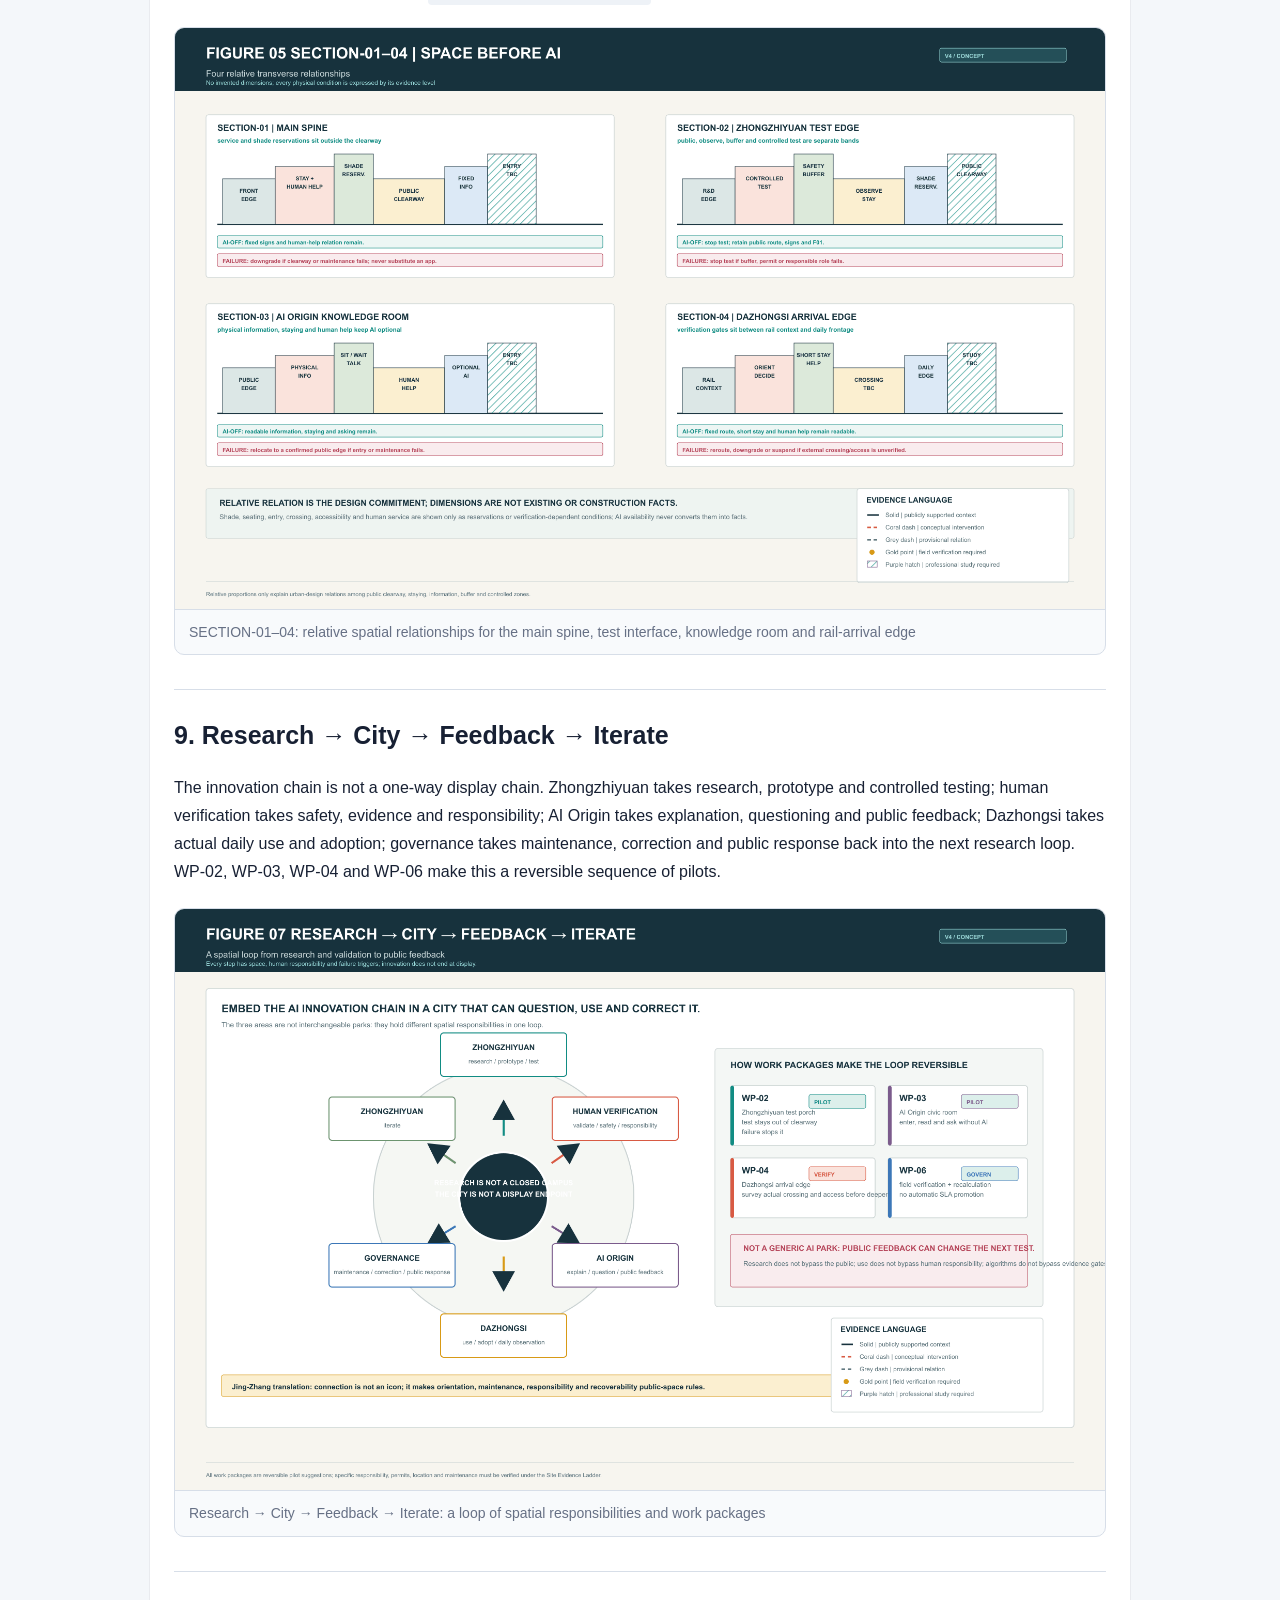
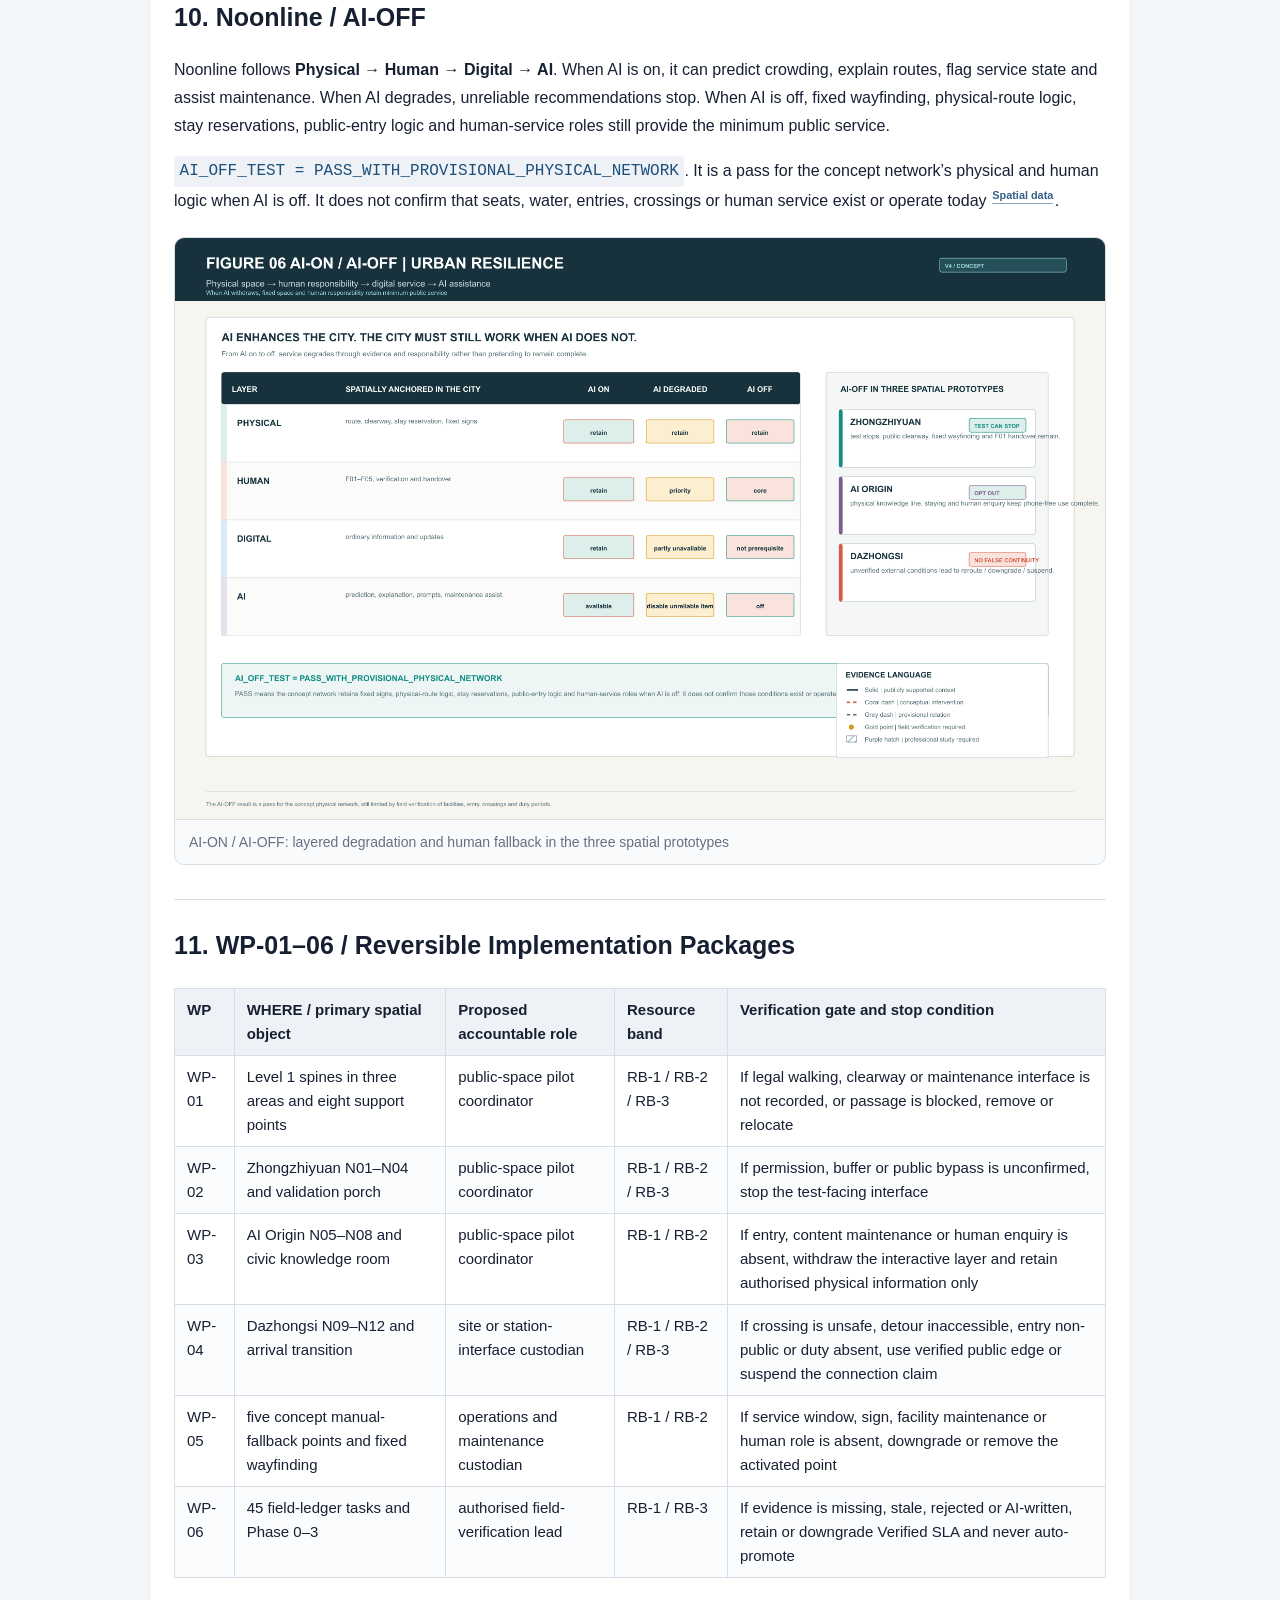
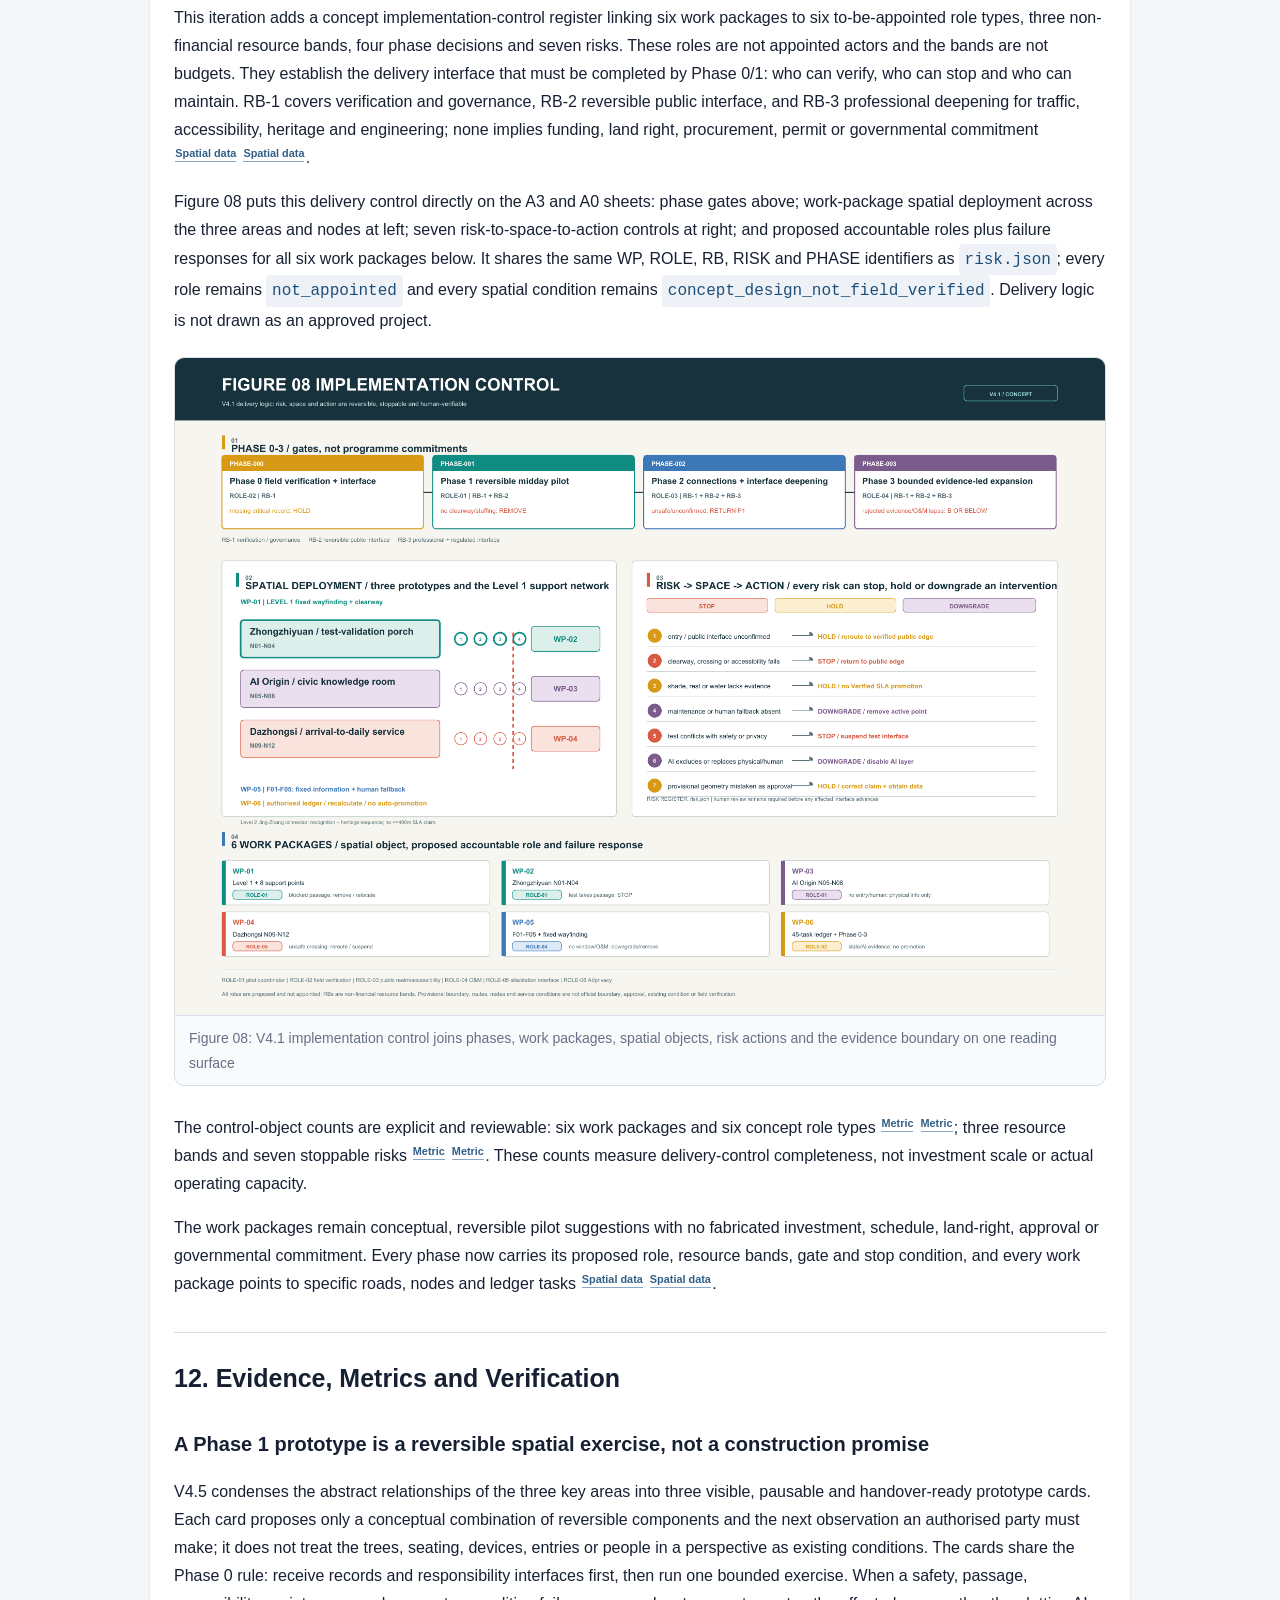
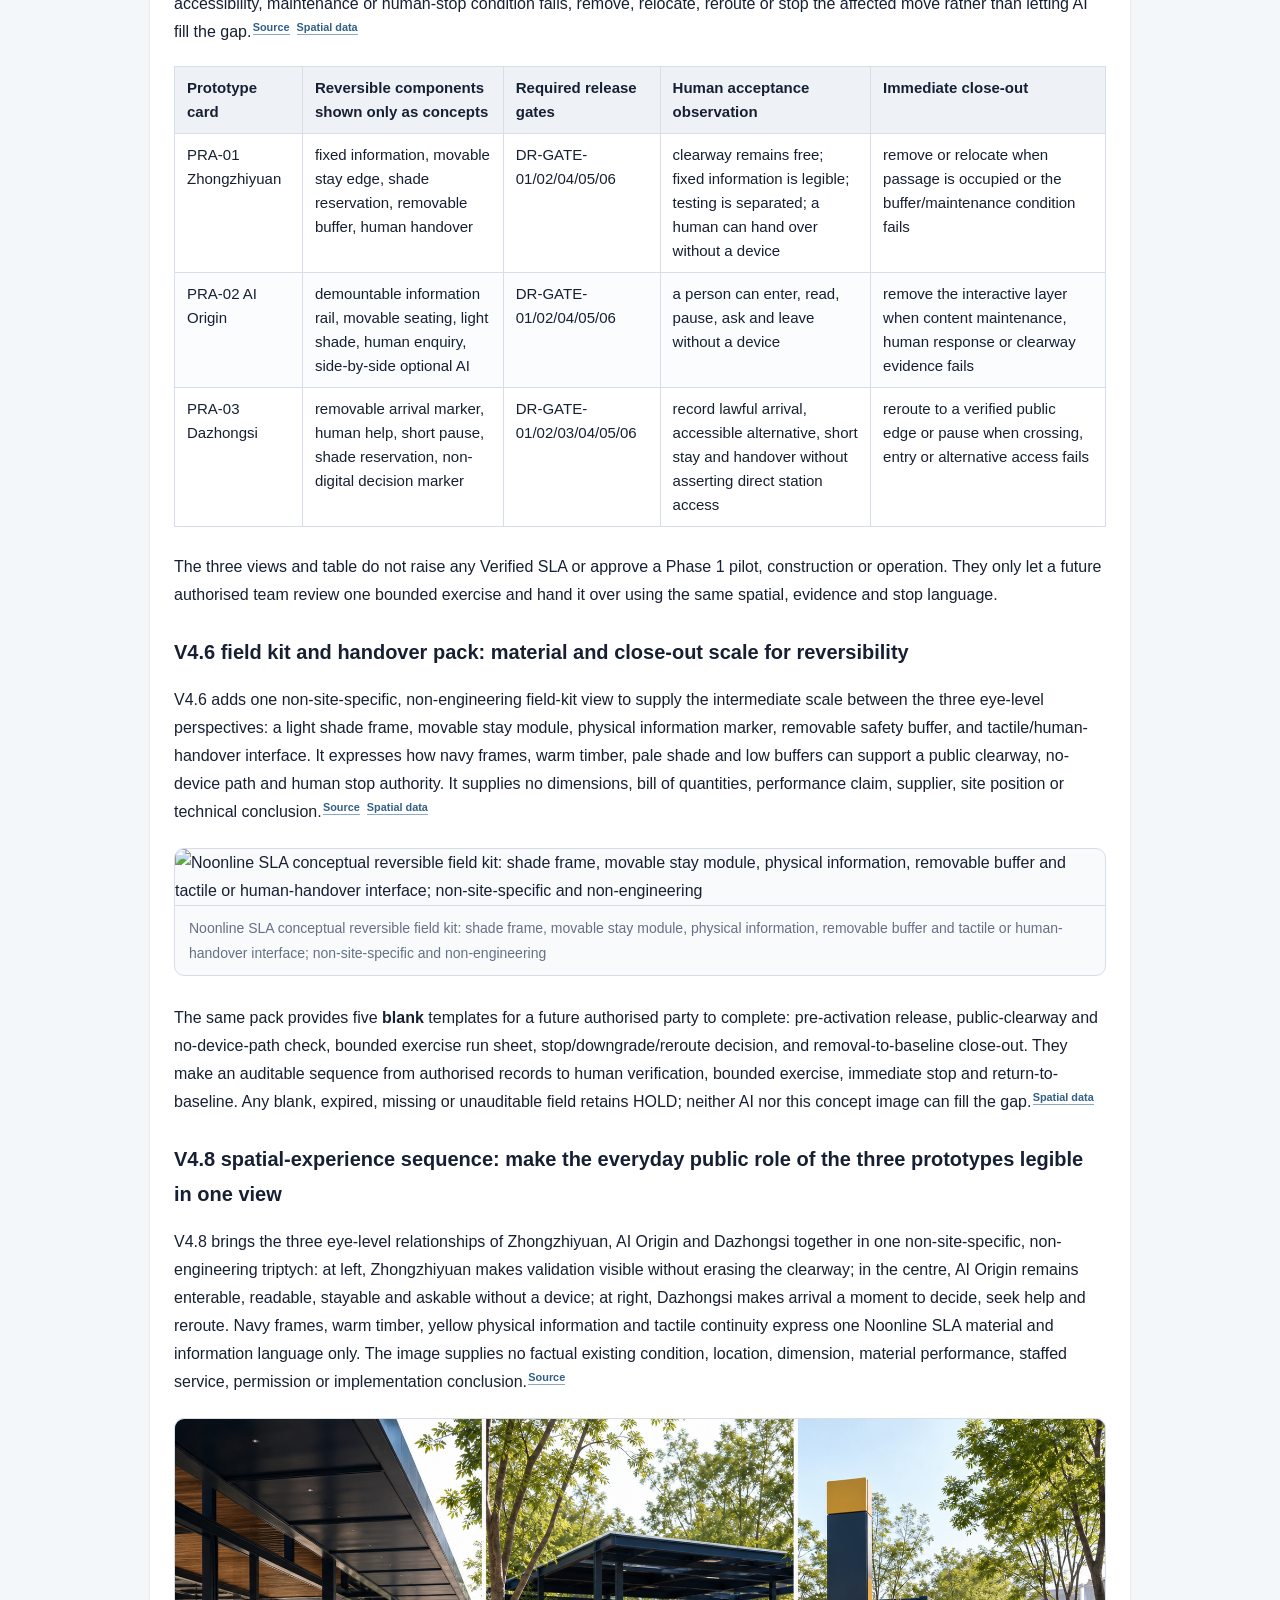
==== commit 1bfcce9f: "refine: add V4.9 review entry" ====
--- a/submissions/Rainyy-Yan/jingzhang-noonline-sla/report/proposal.en.html
+++ b/submissions/Rainyy-Yan/jingzhang-noonline-sla/report/proposal.en.html
@@ -4,7 +4,6 @@
 <meta charset="utf-8">
 <meta name="viewport" content="width=device-width, initial-scale=1">
 <title>jingzhang-noonline-sla - proposal report</title>
-<link rel="stylesheet" href="../visual/assets/noonline-cjk-font.css">
 <style>
 :root {
   --ink: #172033;
@@ -17,7 +16,7 @@
 * { box-sizing: border-box; }
 body {
   margin: 0;
-  font-family: "Noonline CJK Subset", -apple-system, BlinkMacSystemFont, "PingFang SC", "Microsoft YaHei", "Noto Sans CJK SC", sans-serif;
+  font-family: -apple-system, BlinkMacSystemFont, "PingFang SC", "Microsoft YaHei", "Noto Sans CJK SC", sans-serif;
   color: var(--ink);
   background: var(--bg);
   line-height: 1.75;
@@ -124,6 +123,8 @@
 </section>
 <h1>Jing-Zhang Noonline SLA</h1>
 <blockquote><p><strong>Treat noon as an urban stress test: AI can enhance a route, but no one should lose an enterable, stayable and helpable public path because they have no phone, no screen, or an offline AI service.</strong></p></blockquote>
+<h2>Quick Review Entry</h2>
+<p>This pass only reorders the existing proposal; it adds no factual claim. In <strong>30 seconds</strong>, read the three conceptual spatial-experience scenes as walking, staying, asking and rerouting. In <strong>3 minutes</strong>, see how the three areas respectively carry validation, civic explanation and arrival-time judgment. In <strong>15 minutes</strong>, check how WP-01–06 and Phase 0–3 retain HOLD, reroute, downgrade or removal whenever evidence is absent, stale or unauditable. Every depicted relation, component and condition remains conceptual or verification-dependent, not an existing condition, permit or delivery commitment.</p>
 <figure class="proposal-figure"><img src="../assets/figures/v4-figure-01-overall-urban-structure.en.png" alt="Overall urban structure showing the three zones, two wings, Level 1/2 and the evidence boundary of the Jing-Zhang public connection"><figcaption>Overall urban structure showing the three zones, two wings, Level 1/2 and the evidence boundary of the Jing-Zhang public connection</figcaption></figure>
 <figure class="proposal-figure"><img src="../assets/figures/site-overview.en.png" alt="Evidence Boundary Map (separate from the overall-structure plate): public taskbook scale, three-zones-two-wings relationship and provisional design expression"><figcaption>Evidence Boundary Map (separate from the overall-structure plate): public taskbook scale, three-zones-two-wings relationship and provisional design expression</figcaption></figure>
 <h2>1. The Problem</h2>
